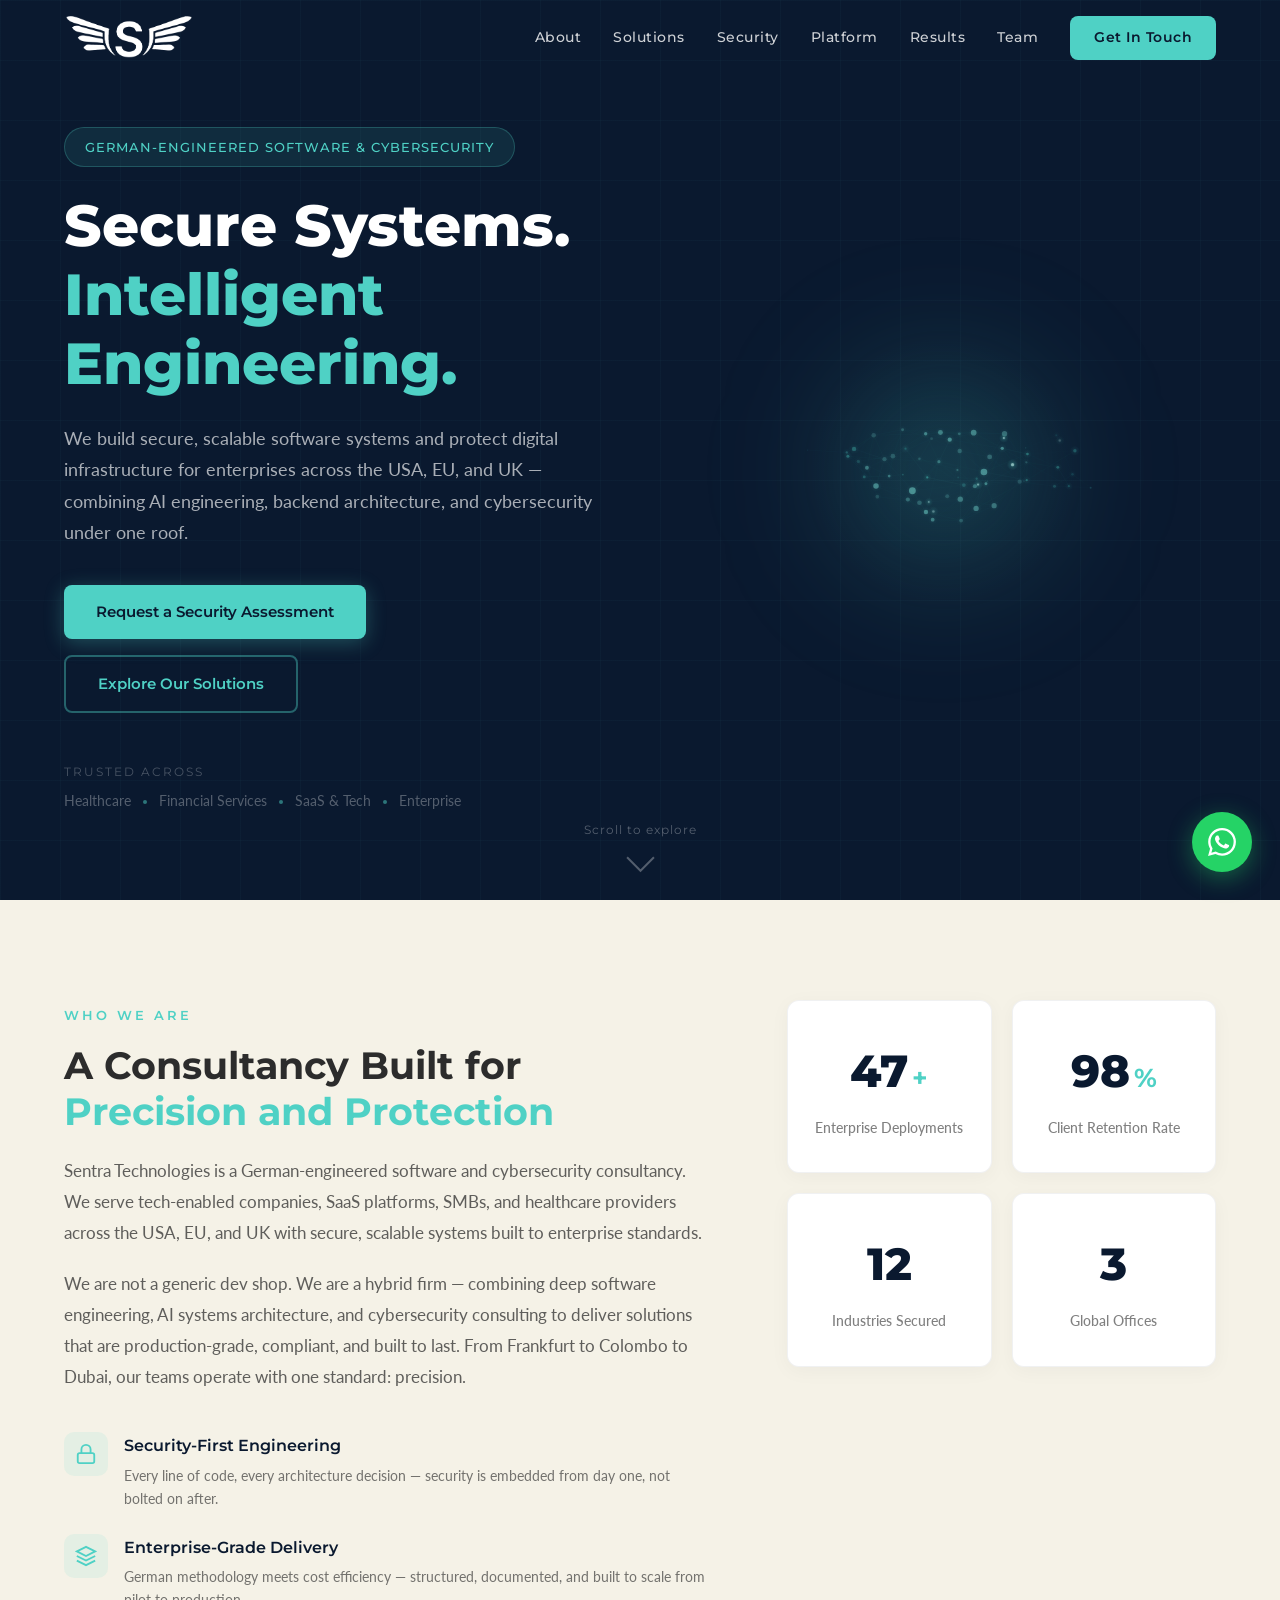
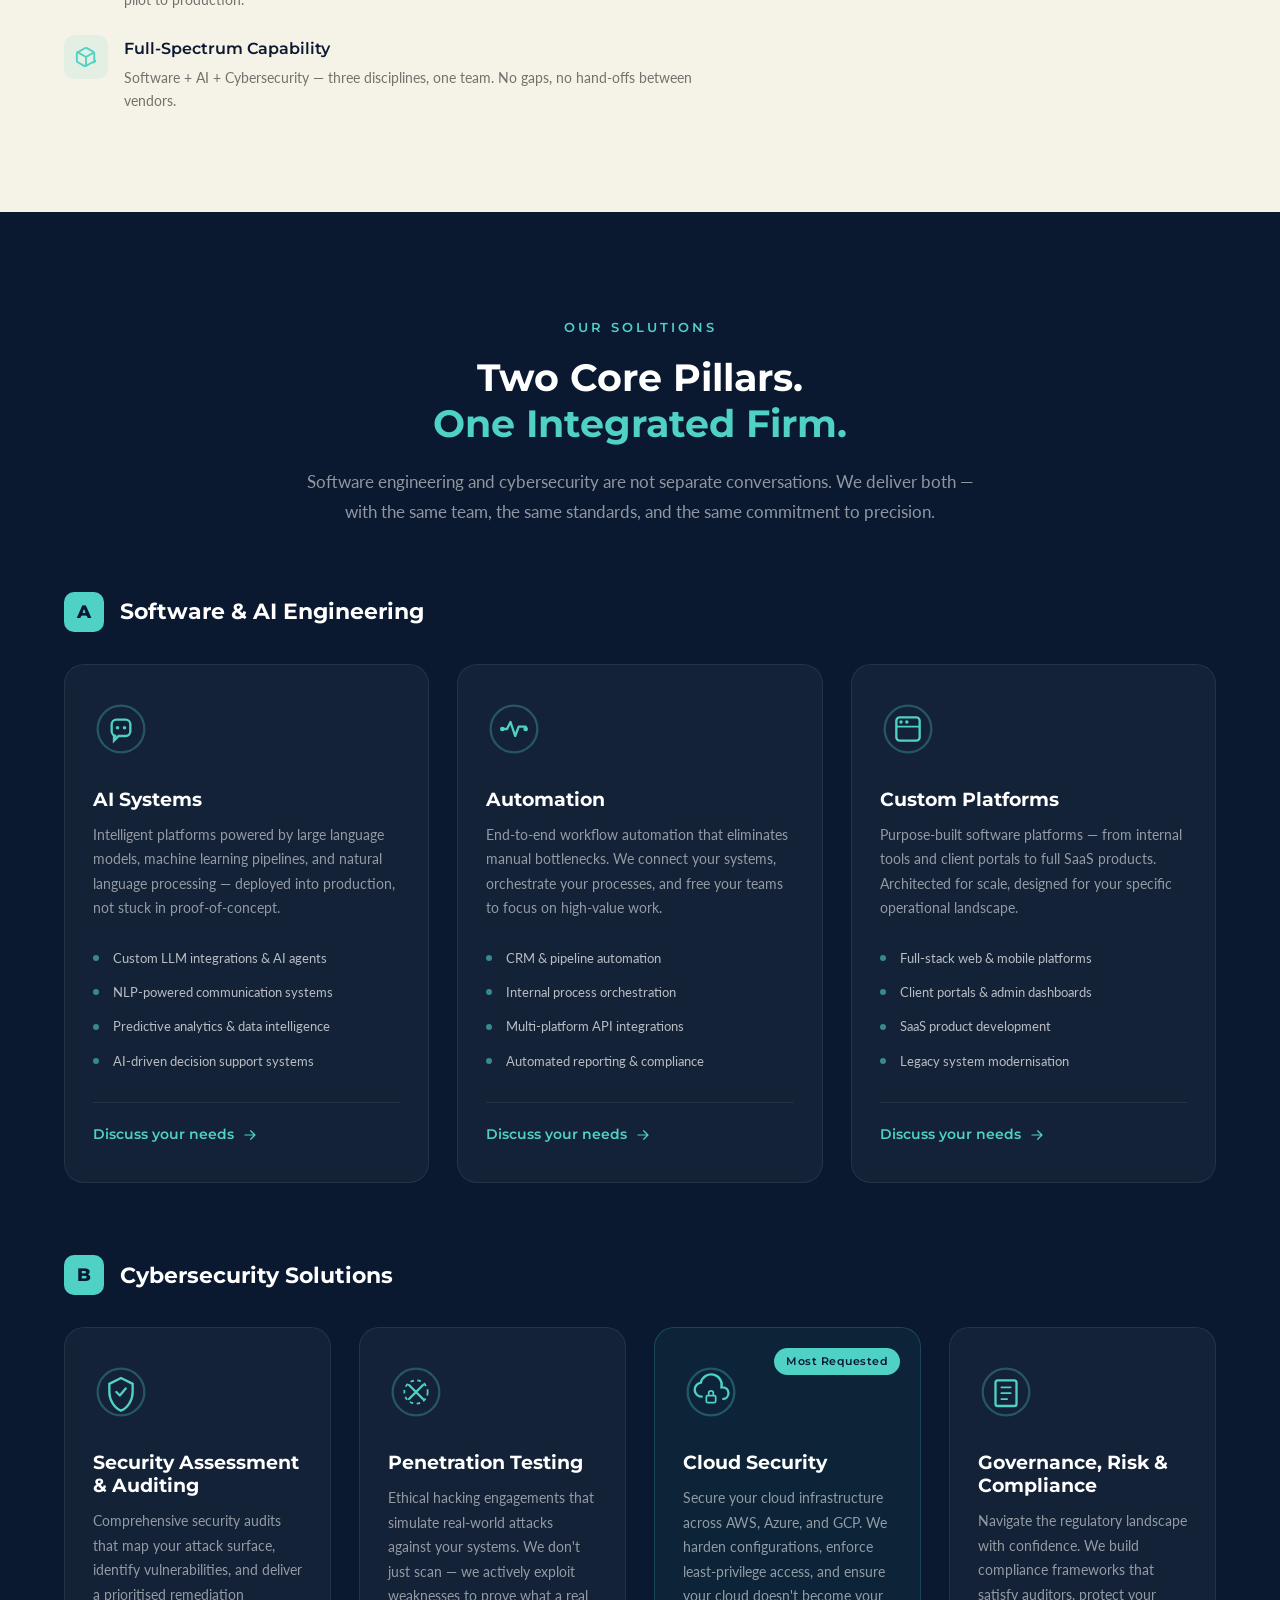
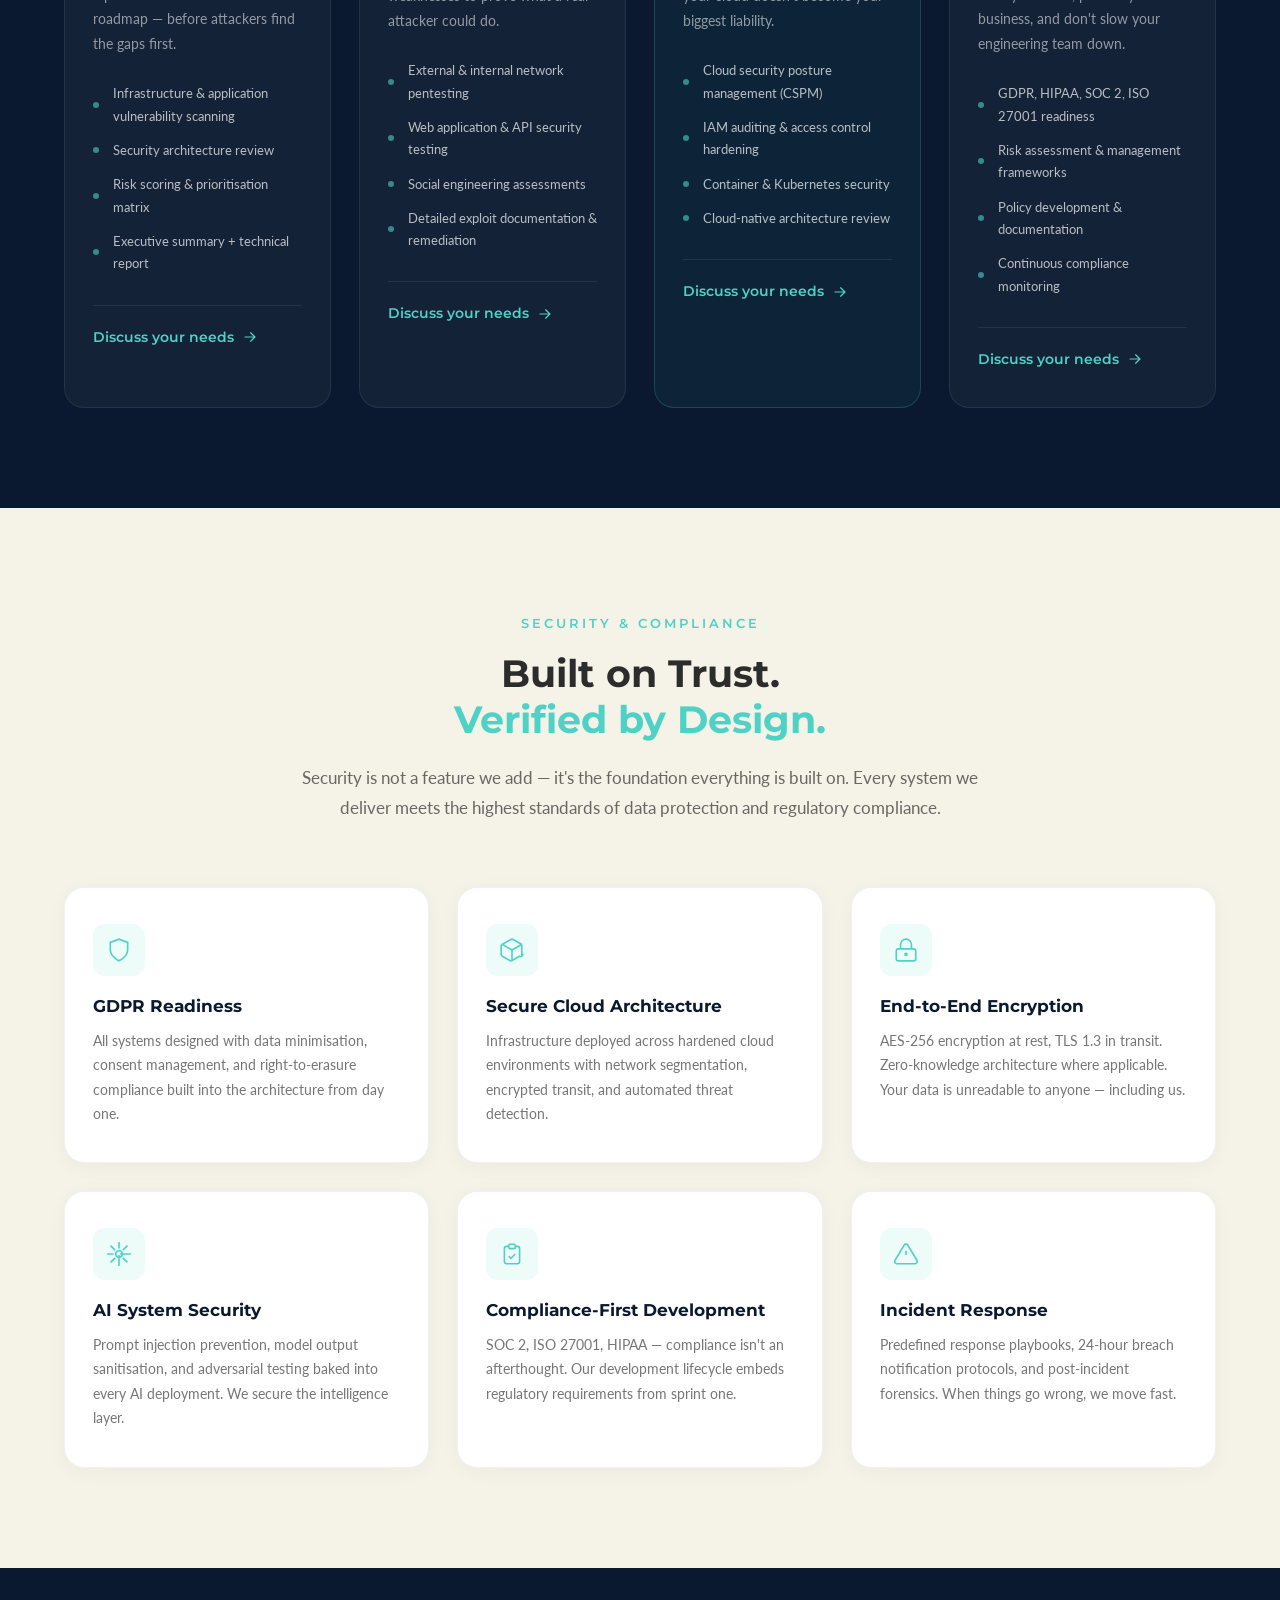
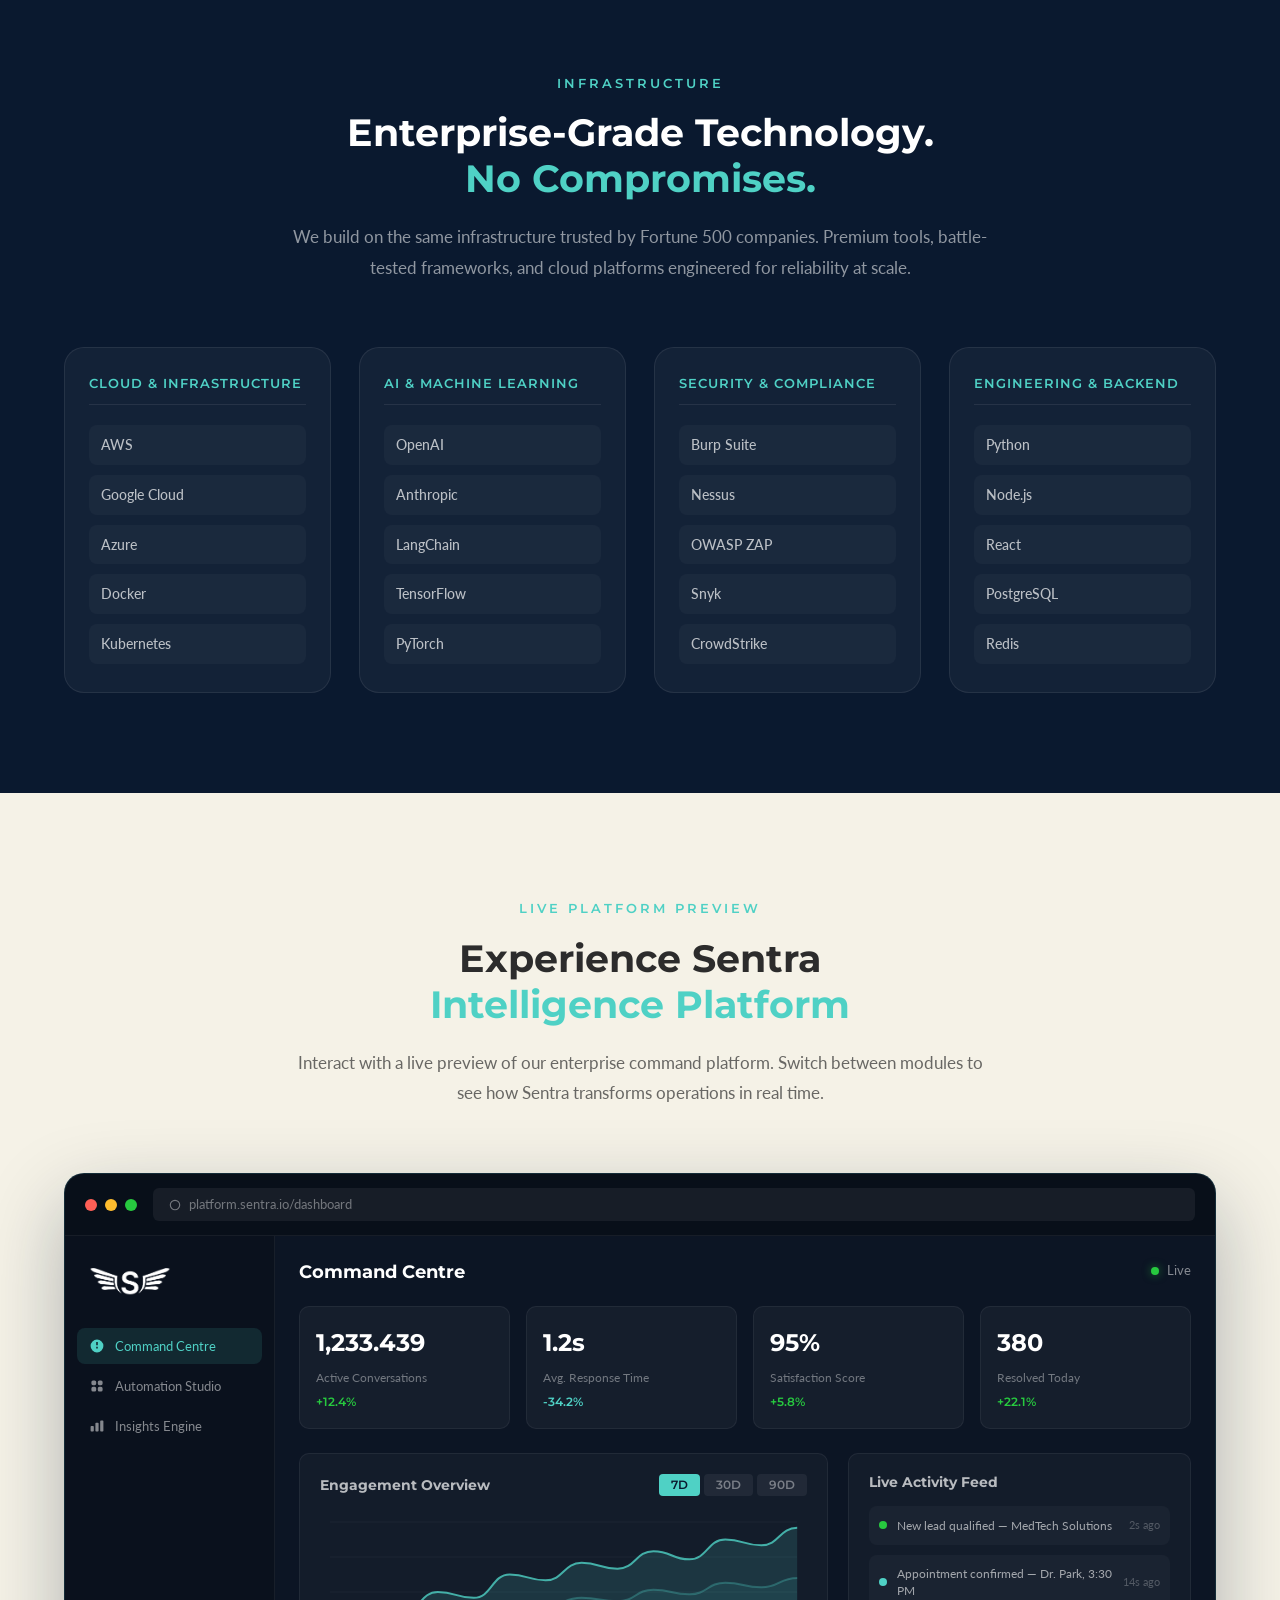
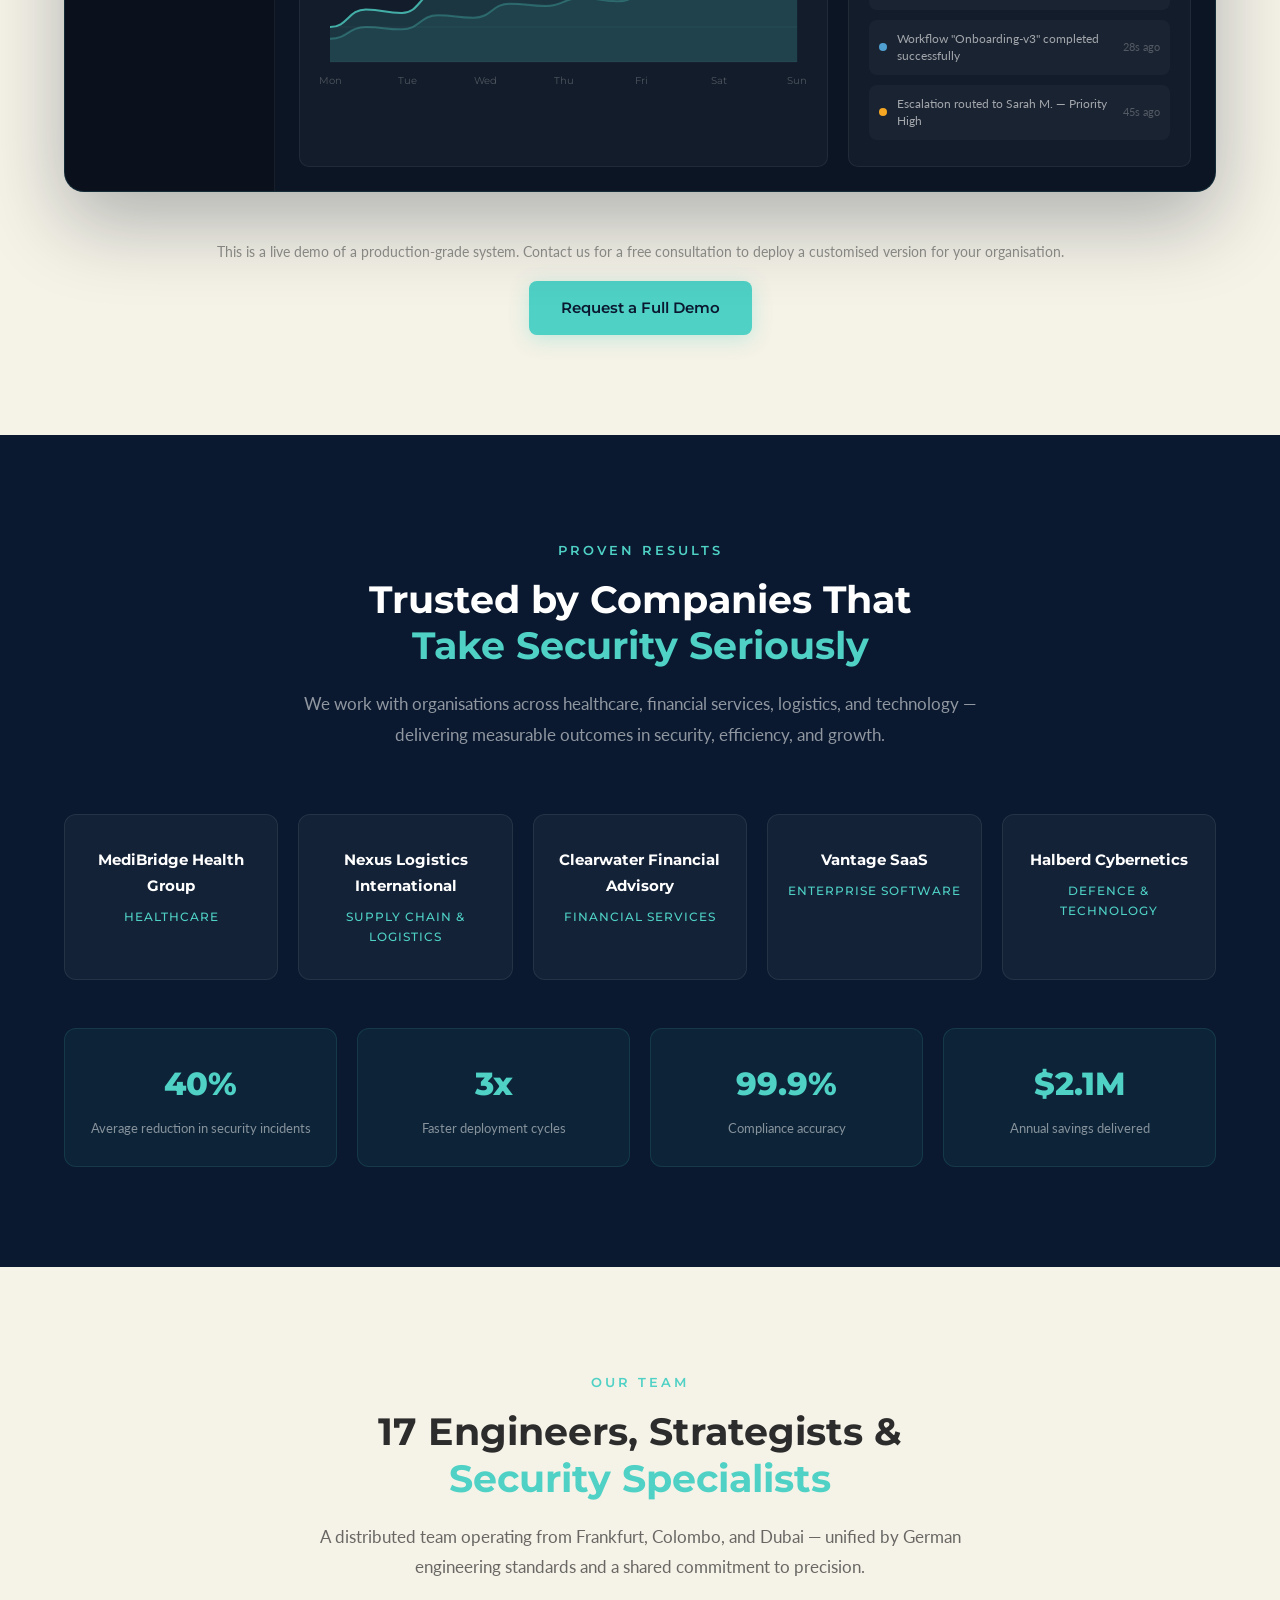
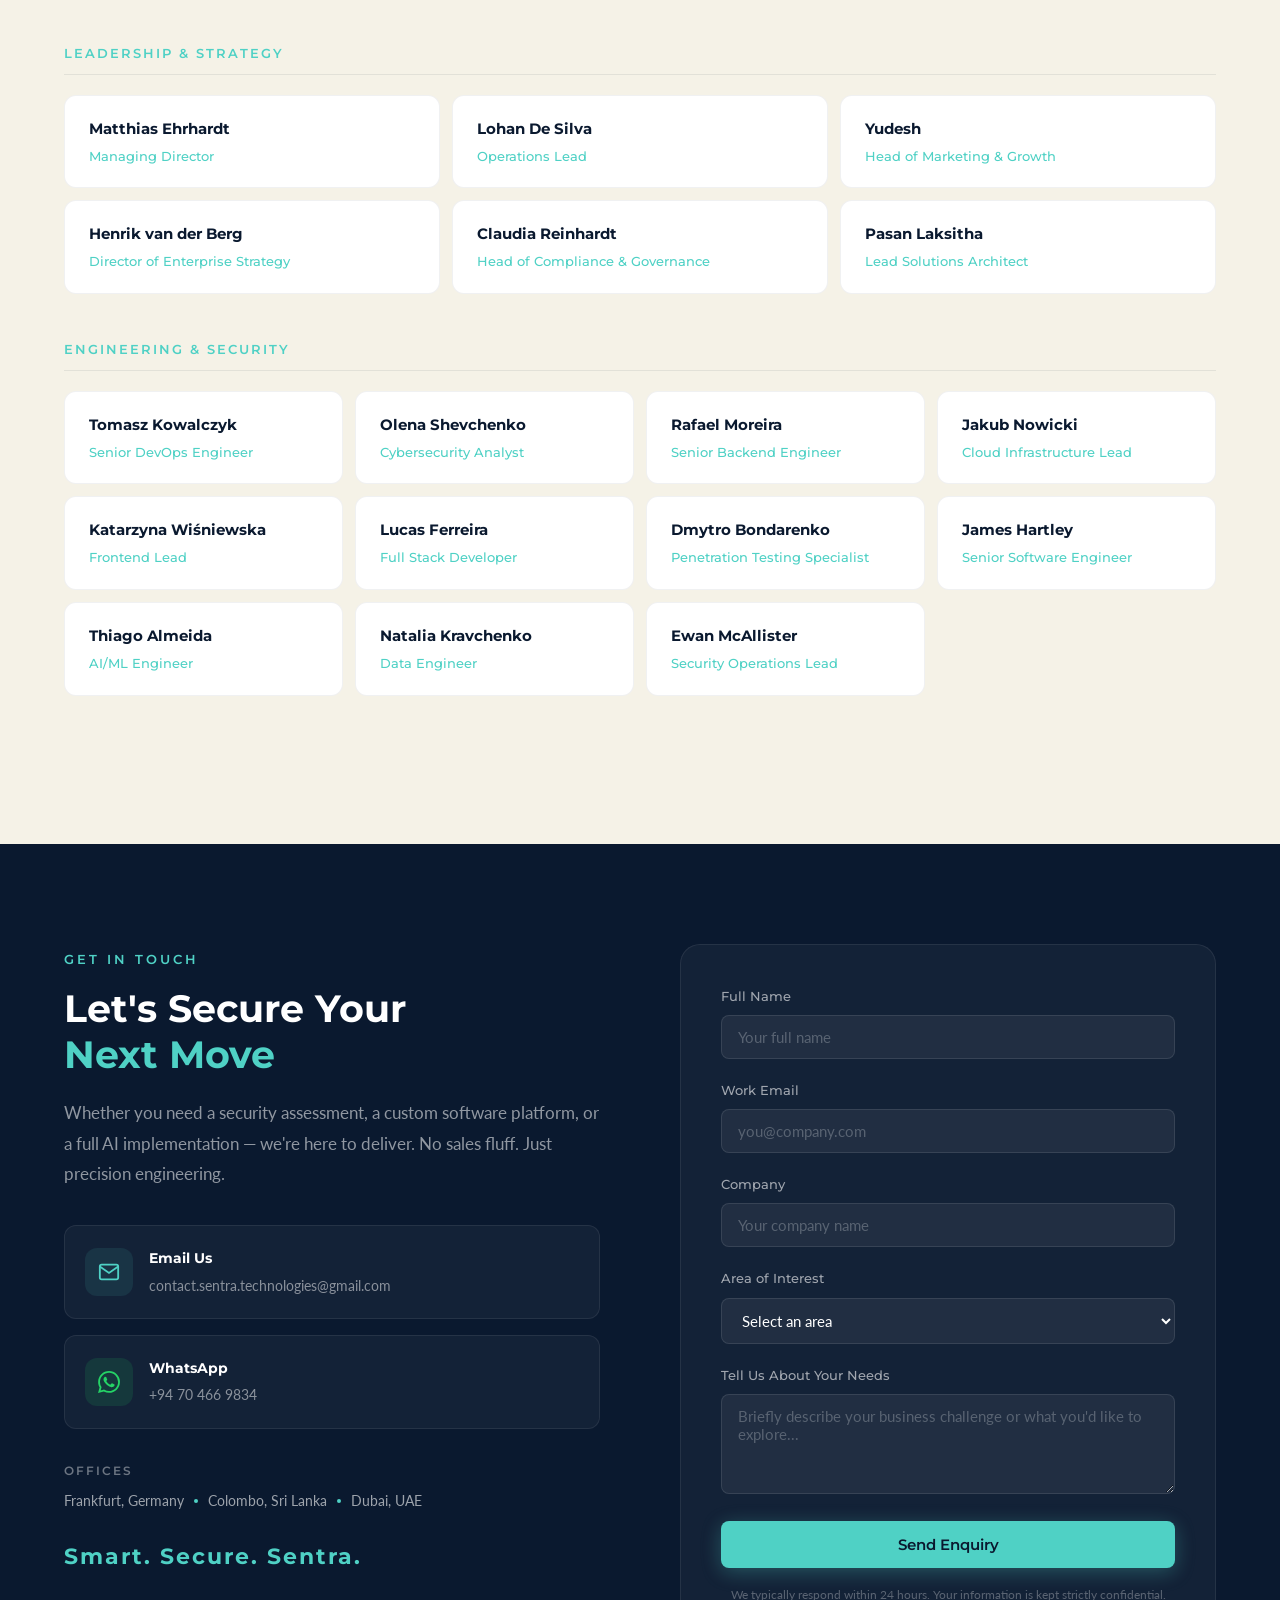
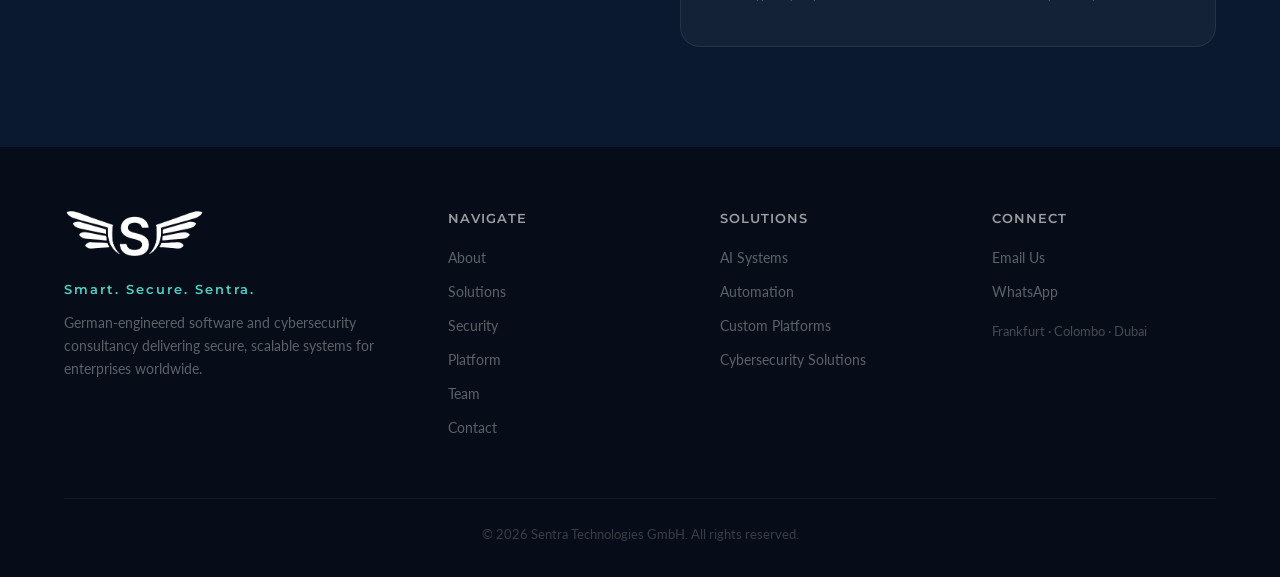
==== index.html @ c6b2d1ac "Unify cybersecurity cards with software card theme + add PDF brochure - Removed SentraShield product" ====
<!DOCTYPE html>
<html lang="en">
<head>
    <meta charset="UTF-8">
    <meta name="viewport" content="width=device-width, initial-scale=1.0">
    <title>Sentra Technologies | Secure Software & Cybersecurity Consultancy</title>
    <meta name="description" content="Sentra Technologies — a German-engineered software and cybersecurity consultancy delivering secure, scalable AI systems, cloud infrastructure, and enterprise security solutions. Smart. Secure. Sentra.">
    <link rel="preconnect" href="https://fonts.googleapis.com">
    <link rel="preconnect" href="https://fonts.gstatic.com" crossorigin>
    <link href="https://fonts.googleapis.com/css2?family=Montserrat:wght@400;500;600;700;800&family=Lato:wght@300;400;700&display=swap" rel="stylesheet">
    <link rel="stylesheet" href="styles.css">
    <link rel="icon" type="image/png" href="favicon.png">
    <link rel="apple-touch-icon" href="favicon.png">
</head>
<body>

    <!-- ===================== NAVBAR ===================== -->
    <nav class="navbar" id="navbar">
        <div class="nav-container">
            <a href="#hero" class="nav-logo">
                <img src="logo-icon.png" alt="Sentra Technologies" class="nav-logo-img">
            </a>
            <button class="nav-toggle" id="navToggle" aria-label="Toggle navigation">
                <span></span><span></span><span></span>
            </button>
            <div class="nav-menu" id="navMenu">
                <a href="#about" class="nav-link">About</a>
                <a href="#solutions" class="nav-link">Solutions</a>
                <a href="#security" class="nav-link">Security</a>
                <a href="#platform" class="nav-link">Platform</a>
                <a href="#results" class="nav-link">Results</a>
                <a href="#team" class="nav-link">Team</a>
                <a href="#contact" class="nav-link nav-cta">Get In Touch</a>
            </div>
        </div>
    </nav>

    <!-- ===================== HERO ===================== -->
    <section class="hero" id="hero">
        <div class="hero-bg-grid"></div>
        <div class="hero-container">
            <div class="hero-content">
                <div class="hero-badge">German-Engineered Software &amp; Cybersecurity</div>
                <h1 class="hero-title">
                    Secure Systems.<br>
                    <span class="hero-title-accent">Intelligent Engineering.</span>
                </h1>
                <p class="hero-subtitle">
                    We build secure, scalable software systems and protect digital infrastructure for enterprises across the USA, EU, and UK — combining AI engineering, backend architecture, and cybersecurity under one roof.
                </p>
                <div class="hero-cta-group">
                    <a href="#contact" class="btn btn-primary">Request a Security Assessment</a>
                    <a href="#solutions" class="btn btn-outline">Explore Our Solutions</a>
                </div>
                <div class="hero-trust">
                    <span class="hero-trust-label">Trusted across</span>
                    <div class="hero-trust-items">
                        <span>Healthcare</span>
                        <span class="trust-dot"></span>
                        <span>Financial Services</span>
                        <span class="trust-dot"></span>
                        <span>SaaS &amp; Tech</span>
                        <span class="trust-dot"></span>
                        <span>Enterprise</span>
                    </div>
                </div>
            </div>
            <div class="hero-visual">
                <canvas id="brainCanvas"></canvas>
                <div class="hero-visual-glow"></div>
            </div>
        </div>
        <div class="hero-scroll-indicator">
            <span>Scroll to explore</span>
            <div class="scroll-arrow"></div>
        </div>
    </section>

    <!-- ===================== ABOUT ===================== -->
    <section class="section section-light" id="about">
        <div class="container">
            <div class="about-grid">
                <div class="about-content">
                    <span class="section-label">Who We Are</span>
                    <h2 class="section-title">A Consultancy Built for<br><span class="text-accent">Precision and Protection</span></h2>
                    <p class="about-text">
                        Sentra Technologies is a German-engineered software and cybersecurity consultancy. We serve tech-enabled companies, SaaS platforms, SMBs, and healthcare providers across the USA, EU, and UK with secure, scalable systems built to enterprise standards.
                    </p>
                    <p class="about-text">
                        We are not a generic dev shop. We are a hybrid firm — combining deep software engineering, AI systems architecture, and cybersecurity consulting to deliver solutions that are production-grade, compliant, and built to last. From Frankfurt to Colombo to Dubai, our teams operate with one standard: precision.
                    </p>
                    <div class="about-values">
                        <div class="value-item">
                            <div class="value-icon">
                                <svg viewBox="0 0 24 24" fill="none" stroke="currentColor" stroke-width="2"><rect x="3" y="11" width="18" height="11" rx="2"/><path d="M7 11V7a5 5 0 0110 0v4"/></svg>
                            </div>
                            <div>
                                <strong>Security-First Engineering</strong>
                                <p>Every line of code, every architecture decision — security is embedded from day one, not bolted on after.</p>
                            </div>
                        </div>
                        <div class="value-item">
                            <div class="value-icon">
                                <svg viewBox="0 0 24 24" fill="none" stroke="currentColor" stroke-width="2"><path d="M12 2L2 7l10 5 10-5-10-5z"/><path d="M2 17l10 5 10-5"/><path d="M2 12l10 5 10-5"/></svg>
                            </div>
                            <div>
                                <strong>Enterprise-Grade Delivery</strong>
                                <p>German methodology meets cost efficiency — structured, documented, and built to scale from pilot to production.</p>
                            </div>
                        </div>
                        <div class="value-item">
                            <div class="value-icon">
                                <svg viewBox="0 0 24 24" fill="none" stroke="currentColor" stroke-width="2"><path d="M21 16V8a2 2 0 00-1-1.73l-7-4a2 2 0 00-2 0l-7 4A2 2 0 002 8v8a2 2 0 001 1.73l7 4a2 2 0 002 0l7-4A2 2 0 0022 16z"/><polyline points="3.27 6.96 12 12.01 20.73 6.96"/><line x1="12" y1="22.08" x2="12" y2="12"/></svg>
                            </div>
                            <div>
                                <strong>Full-Spectrum Capability</strong>
                                <p>Software + AI + Cybersecurity — three disciplines, one team. No gaps, no hand-offs between vendors.</p>
                            </div>
                        </div>
                    </div>
                </div>
                <div class="about-stats">
                    <div class="stat-card">
                        <div class="stat-number" data-target="47">0</div>
                        <div class="stat-suffix">+</div>
                        <div class="stat-label">Enterprise Deployments</div>
                    </div>
                    <div class="stat-card">
                        <div class="stat-number" data-target="98">0</div>
                        <div class="stat-suffix">%</div>
                        <div class="stat-label">Client Retention Rate</div>
                    </div>
                    <div class="stat-card">
                        <div class="stat-number" data-target="12">0</div>
                        <div class="stat-suffix"></div>
                        <div class="stat-label">Industries Secured</div>
                    </div>
                    <div class="stat-card">
                        <div class="stat-number" data-target="3">0</div>
                        <div class="stat-suffix"></div>
                        <div class="stat-label">Global Offices</div>
                    </div>
                </div>
            </div>
        </div>
    </section>

    <!-- ===================== SOLUTIONS ===================== -->
    <section class="section section-dark" id="solutions">
        <div class="container">
            <div class="section-header">
                <span class="section-label section-label-light">Our Solutions</span>
                <h2 class="section-title section-title-light">Two Core Pillars.<br><span class="text-accent">One Integrated Firm.</span></h2>
                <p class="section-desc">Software engineering and cybersecurity are not separate conversations. We deliver both — with the same team, the same standards, and the same commitment to precision.</p>
            </div>

            <!-- Pillar A: Software & AI -->
            <div class="pillar-label">
                <span class="pillar-letter">A</span>
                <h3 class="pillar-title">Software &amp; AI Engineering</h3>
            </div>
            <div class="solutions-grid solutions-grid-3">
                <div class="solution-card" data-solution="ai-systems">
                    <div class="solution-icon-wrap">
                        <svg viewBox="0 0 48 48" fill="none">
                            <circle cx="24" cy="24" r="20" stroke="#4FD1C5" stroke-width="2" opacity="0.3"/>
                            <path d="M16 20C16 17.79 17.79 16 20 16H28C30.21 16 32 17.79 32 20V26C32 28.21 30.21 30 28 30H22L18 34V30H20C17.79 30 16 28.21 16 26V20Z" stroke="#4FD1C5" stroke-width="2"/>
                            <circle cx="21" cy="23" r="1.5" fill="#4FD1C5"/>
                            <circle cx="27" cy="23" r="1.5" fill="#4FD1C5"/>
                        </svg>
                    </div>
                    <h3 class="solution-title">AI Systems</h3>
                    <p class="solution-desc">Intelligent platforms powered by large language models, machine learning pipelines, and natural language processing — deployed into production, not stuck in proof-of-concept.</p>
                    <ul class="solution-features">
                        <li>Custom LLM integrations &amp; AI agents</li>
                        <li>NLP-powered communication systems</li>
                        <li>Predictive analytics &amp; data intelligence</li>
                        <li>AI-driven decision support systems</li>
                    </ul>
                    <div class="solution-footer">
                        <a href="#contact" class="solution-link">Discuss your needs <svg viewBox="0 0 20 20" fill="currentColor" width="16"><path fill-rule="evenodd" d="M3 10a.75.75 0 01.75-.75h10.638L10.23 5.29a.75.75 0 111.04-1.08l5.5 5.25a.75.75 0 010 1.08l-5.5 5.25a.75.75 0 11-1.04-1.08l4.158-3.96H3.75A.75.75 0 013 10z"/></svg></a>
                    </div>
                </div>
                <div class="solution-card" data-solution="automation">
                    <div class="solution-icon-wrap">
                        <svg viewBox="0 0 48 48" fill="none">
                            <circle cx="24" cy="24" r="20" stroke="#4FD1C5" stroke-width="2" opacity="0.3"/>
                            <path d="M14 24H18L21 18L25 30L28 22H34" stroke="#4FD1C5" stroke-width="2" stroke-linecap="round" stroke-linejoin="round"/>
                            <circle cx="14" cy="24" r="2" fill="#4FD1C5"/>
                            <circle cx="34" cy="24" r="2" fill="#4FD1C5"/>
                        </svg>
                    </div>
                    <h3 class="solution-title">Automation</h3>
                    <p class="solution-desc">End-to-end workflow automation that eliminates manual bottlenecks. We connect your systems, orchestrate your processes, and free your teams to focus on high-value work.</p>
                    <ul class="solution-features">
                        <li>CRM &amp; pipeline automation</li>
                        <li>Internal process orchestration</li>
                        <li>Multi-platform API integrations</li>
                        <li>Automated reporting &amp; compliance</li>
                    </ul>
                    <div class="solution-footer">
                        <a href="#contact" class="solution-link">Discuss your needs <svg viewBox="0 0 20 20" fill="currentColor" width="16"><path fill-rule="evenodd" d="M3 10a.75.75 0 01.75-.75h10.638L10.23 5.29a.75.75 0 111.04-1.08l5.5 5.25a.75.75 0 010 1.08l-5.5 5.25a.75.75 0 11-1.04-1.08l4.158-3.96H3.75A.75.75 0 013 10z"/></svg></a>
                    </div>
                </div>
                <div class="solution-card" data-solution="platforms">
                    <div class="solution-icon-wrap">
                        <svg viewBox="0 0 48 48" fill="none">
                            <circle cx="24" cy="24" r="20" stroke="#4FD1C5" stroke-width="2" opacity="0.3"/>
                            <rect x="14" y="14" width="20" height="20" rx="3" stroke="#4FD1C5" stroke-width="2"/>
                            <path d="M14 22H34" stroke="#4FD1C5" stroke-width="1.5"/>
                            <circle cx="18" cy="18" r="1.5" fill="#4FD1C5"/>
                            <circle cx="23" cy="18" r="1.5" fill="#4FD1C5"/>
                        </svg>
                    </div>
                    <h3 class="solution-title">Custom Platforms</h3>
                    <p class="solution-desc">Purpose-built software platforms — from internal tools and client portals to full SaaS products. Architected for scale, designed for your specific operational landscape.</p>
                    <ul class="solution-features">
                        <li>Full-stack web &amp; mobile platforms</li>
                        <li>Client portals &amp; admin dashboards</li>
                        <li>SaaS product development</li>
                        <li>Legacy system modernisation</li>
                    </ul>
                    <div class="solution-footer">
                        <a href="#contact" class="solution-link">Discuss your needs <svg viewBox="0 0 20 20" fill="currentColor" width="16"><path fill-rule="evenodd" d="M3 10a.75.75 0 01.75-.75h10.638L10.23 5.29a.75.75 0 111.04-1.08l5.5 5.25a.75.75 0 010 1.08l-5.5 5.25a.75.75 0 11-1.04-1.08l4.158-3.96H3.75A.75.75 0 013 10z"/></svg></a>
                    </div>
                </div>
            </div>

            <!-- Pillar B: Cybersecurity -->
            <div class="pillar-label" style="margin-top: 72px;">
                <span class="pillar-letter">B</span>
                <h3 class="pillar-title">Cybersecurity Solutions</h3>
            </div>
            <div class="solutions-grid solutions-grid-4">
                <div class="solution-card" data-solution="security-audit">
                    <div class="solution-icon-wrap">
                        <svg viewBox="0 0 48 48" fill="none">
                            <circle cx="24" cy="24" r="20" stroke="#4FD1C5" stroke-width="2" opacity="0.3"/>
                            <path d="M24 12L14 17v7c0 7.1 4.3 13.7 10 16 5.7-2.3 10-8.9 10-16v-7L24 12z" stroke="#4FD1C5" stroke-width="2"/>
                            <path d="M20 24l3 3 5-6" stroke="#4FD1C5" stroke-width="2" stroke-linecap="round" stroke-linejoin="round"/>
                        </svg>
                    </div>
                    <h3 class="solution-title">Security Assessment &amp; Auditing</h3>
                    <p class="solution-desc">Comprehensive security audits that map your attack surface, identify vulnerabilities, and deliver a prioritised remediation roadmap — before attackers find the gaps first.</p>
                    <ul class="solution-features">
                        <li>Infrastructure &amp; application vulnerability scanning</li>
                        <li>Security architecture review</li>
                        <li>Risk scoring &amp; prioritisation matrix</li>
                        <li>Executive summary + technical report</li>
                    </ul>
                    <div class="solution-footer">
                        <a href="#contact" class="solution-link">Discuss your needs <svg viewBox="0 0 20 20" fill="currentColor" width="16"><path fill-rule="evenodd" d="M3 10a.75.75 0 01.75-.75h10.638L10.23 5.29a.75.75 0 111.04-1.08l5.5 5.25a.75.75 0 010 1.08l-5.5 5.25a.75.75 0 11-1.04-1.08l4.158-3.96H3.75A.75.75 0 013 10z"/></svg></a>
                    </div>
                </div>
                <div class="solution-card" data-solution="pentesting">
                    <div class="solution-icon-wrap">
                        <svg viewBox="0 0 48 48" fill="none">
                            <circle cx="24" cy="24" r="20" stroke="#4FD1C5" stroke-width="2" opacity="0.3"/>
                            <path d="M30 18l-6 6m0 0l-6 6m6-6l6 6m-6-6l-6-6" stroke="#4FD1C5" stroke-width="2" stroke-linecap="round"/>
                            <circle cx="24" cy="24" r="10" stroke="#4FD1C5" stroke-width="1.5" stroke-dasharray="3 3"/>
                        </svg>
                    </div>
                    <h3 class="solution-title">Penetration Testing</h3>
                    <p class="solution-desc">Ethical hacking engagements that simulate real-world attacks against your systems. We don't just scan — we actively exploit weaknesses to prove what a real attacker could do.</p>
                    <ul class="solution-features">
                        <li>External &amp; internal network pentesting</li>
                        <li>Web application &amp; API security testing</li>
                        <li>Social engineering assessments</li>
                        <li>Detailed exploit documentation &amp; remediation</li>
                    </ul>
                    <div class="solution-footer">
                        <a href="#contact" class="solution-link">Discuss your needs <svg viewBox="0 0 20 20" fill="currentColor" width="16"><path fill-rule="evenodd" d="M3 10a.75.75 0 01.75-.75h10.638L10.23 5.29a.75.75 0 111.04-1.08l5.5 5.25a.75.75 0 010 1.08l-5.5 5.25a.75.75 0 11-1.04-1.08l4.158-3.96H3.75A.75.75 0 013 10z"/></svg></a>
                    </div>
                </div>
                <div class="solution-card solution-card-featured" data-solution="cloud-security">
                    <div class="solution-badge">Most Requested</div>
                    <div class="solution-icon-wrap">
                        <svg viewBox="0 0 48 48" fill="none">
                            <circle cx="24" cy="24" r="20" stroke="#4FD1C5" stroke-width="2" opacity="0.3"/>
                            <path d="M16 28a6 6 0 01-.7-11.96A9 9 0 0133 20h1a5 5 0 01.5 9.97" stroke="#4FD1C5" stroke-width="2" stroke-linecap="round"/>
                            <rect x="20" y="27" width="8" height="6" rx="1" stroke="#4FD1C5" stroke-width="1.5"/>
                            <path d="M22 27v-2a2 2 0 014 0v2" stroke="#4FD1C5" stroke-width="1.5"/>
                        </svg>
                    </div>
                    <h3 class="solution-title">Cloud Security</h3>
                    <p class="solution-desc">Secure your cloud infrastructure across AWS, Azure, and GCP. We harden configurations, enforce least-privilege access, and ensure your cloud doesn't become your biggest liability.</p>
                    <ul class="solution-features">
                        <li>Cloud security posture management (CSPM)</li>
                        <li>IAM auditing &amp; access control hardening</li>
                        <li>Container &amp; Kubernetes security</li>
                        <li>Cloud-native architecture review</li>
                    </ul>
                    <div class="solution-footer">
                        <a href="#contact" class="solution-link">Discuss your needs <svg viewBox="0 0 20 20" fill="currentColor" width="16"><path fill-rule="evenodd" d="M3 10a.75.75 0 01.75-.75h10.638L10.23 5.29a.75.75 0 111.04-1.08l5.5 5.25a.75.75 0 010 1.08l-5.5 5.25a.75.75 0 11-1.04-1.08l4.158-3.96H3.75A.75.75 0 013 10z"/></svg></a>
                    </div>
                </div>
                <div class="solution-card" data-solution="grc">
                    <div class="solution-icon-wrap">
                        <svg viewBox="0 0 48 48" fill="none">
                            <circle cx="24" cy="24" r="20" stroke="#4FD1C5" stroke-width="2" opacity="0.3"/>
                            <rect x="15" y="14" width="18" height="22" rx="2" stroke="#4FD1C5" stroke-width="2"/>
                            <path d="M20 20h8M20 25h8M20 30h5" stroke="#4FD1C5" stroke-width="1.5" stroke-linecap="round"/>
                        </svg>
                    </div>
                    <h3 class="solution-title">Governance, Risk &amp; Compliance</h3>
                    <p class="solution-desc">Navigate the regulatory landscape with confidence. We build compliance frameworks that satisfy auditors, protect your business, and don't slow your engineering team down.</p>
                    <ul class="solution-features">
                        <li>GDPR, HIPAA, SOC 2, ISO 27001 readiness</li>
                        <li>Risk assessment &amp; management frameworks</li>
                        <li>Policy development &amp; documentation</li>
                        <li>Continuous compliance monitoring</li>
                    </ul>
                    <div class="solution-footer">
                        <a href="#contact" class="solution-link">Discuss your needs <svg viewBox="0 0 20 20" fill="currentColor" width="16"><path fill-rule="evenodd" d="M3 10a.75.75 0 01.75-.75h10.638L10.23 5.29a.75.75 0 111.04-1.08l5.5 5.25a.75.75 0 010 1.08l-5.5 5.25a.75.75 0 11-1.04-1.08l4.158-3.96H3.75A.75.75 0 013 10z"/></svg></a>
                    </div>
                </div>
            </div>
        </div>
    </section>

    <!-- ===================== SECURITY & TRUST ===================== -->
    <section class="section section-light" id="security">
        <div class="container">
            <div class="section-header">
                <span class="section-label">Security &amp; Compliance</span>
                <h2 class="section-title">Built on Trust.<br><span class="text-accent">Verified by Design.</span></h2>
                <p class="section-desc">Security is not a feature we add — it's the foundation everything is built on. Every system we deliver meets the highest standards of data protection and regulatory compliance.</p>
            </div>
            <div class="security-grid">
                <div class="security-card">
                    <div class="security-icon">
                        <svg viewBox="0 0 24 24" fill="none" stroke="currentColor" stroke-width="1.5"><path d="M12 22s8-4 8-10V5l-8-3-8 3v7c0 6 8 10 8 10z"/></svg>
                    </div>
                    <h4>GDPR Readiness</h4>
                    <p>All systems designed with data minimisation, consent management, and right-to-erasure compliance built into the architecture from day one.</p>
                </div>
                <div class="security-card">
                    <div class="security-icon">
                        <svg viewBox="0 0 24 24" fill="none" stroke="currentColor" stroke-width="1.5"><path d="M21 16V8a2 2 0 00-1-1.73l-7-4a2 2 0 00-2 0l-7 4A2 2 0 002 8v8a2 2 0 001 1.73l7 4a2 2 0 002 0l7-4A2 2 0 0022 16z"/><path d="M12 22V12"/><path d="M3.27 6.96L12 12.01l8.73-5.05"/></svg>
                    </div>
                    <h4>Secure Cloud Architecture</h4>
                    <p>Infrastructure deployed across hardened cloud environments with network segmentation, encrypted transit, and automated threat detection.</p>
                </div>
                <div class="security-card">
                    <div class="security-icon">
                        <svg viewBox="0 0 24 24" fill="none" stroke="currentColor" stroke-width="1.5"><rect x="3" y="11" width="18" height="11" rx="2"/><path d="M7 11V7a5 5 0 0110 0v4"/><circle cx="12" cy="16" r="1"/></svg>
                    </div>
                    <h4>End-to-End Encryption</h4>
                    <p>AES-256 encryption at rest, TLS 1.3 in transit. Zero-knowledge architecture where applicable. Your data is unreadable to anyone — including us.</p>
                </div>
                <div class="security-card">
                    <div class="security-icon">
                        <svg viewBox="0 0 24 24" fill="none" stroke="currentColor" stroke-width="1.5"><circle cx="12" cy="12" r="3"/><path d="M12 1v6m0 6v10M4.22 4.22l4.24 4.24m7.08 7.08l4.24 4.24M1 12h6m6 0h10M4.22 19.78l4.24-4.24m7.08-7.08l4.24-4.24"/></svg>
                    </div>
                    <h4>AI System Security</h4>
                    <p>Prompt injection prevention, model output sanitisation, and adversarial testing baked into every AI deployment. We secure the intelligence layer.</p>
                </div>
                <div class="security-card">
                    <div class="security-icon">
                        <svg viewBox="0 0 24 24" fill="none" stroke="currentColor" stroke-width="1.5"><path d="M9 5H7a2 2 0 00-2 2v12a2 2 0 002 2h10a2 2 0 002-2V7a2 2 0 00-2-2h-2"/><rect x="9" y="3" width="6" height="4" rx="1"/><path d="M9 14l2 2 4-4"/></svg>
                    </div>
                    <h4>Compliance-First Development</h4>
                    <p>SOC 2, ISO 27001, HIPAA — compliance isn't an afterthought. Our development lifecycle embeds regulatory requirements from sprint one.</p>
                </div>
                <div class="security-card">
                    <div class="security-icon">
                        <svg viewBox="0 0 24 24" fill="none" stroke="currentColor" stroke-width="1.5"><path d="M10.29 3.86L1.82 18a2 2 0 001.71 3h16.94a2 2 0 001.71-3L13.71 3.86a2 2 0 00-3.42 0z"/><line x1="12" y1="9" x2="12" y2="13"/><line x1="12" y1="17" x2="12.01" y2="17"/></svg>
                    </div>
                    <h4>Incident Response</h4>
                    <p>Predefined response playbooks, 24-hour breach notification protocols, and post-incident forensics. When things go wrong, we move fast.</p>
                </div>
            </div>
        </div>
    </section>

    <!-- ===================== TECH STACK ===================== -->
    <section class="section section-dark" id="techstack">
        <div class="container">
            <div class="section-header">
                <span class="section-label section-label-light">Infrastructure</span>
                <h2 class="section-title section-title-light">Enterprise-Grade Technology.<br><span class="text-accent">No Compromises.</span></h2>
                <p class="section-desc">We build on the same infrastructure trusted by Fortune 500 companies. Premium tools, battle-tested frameworks, and cloud platforms engineered for reliability at scale.</p>
            </div>
            <div class="tech-grid">
                <div class="tech-category">
                    <h4 class="tech-cat-title">Cloud &amp; Infrastructure</h4>
                    <div class="tech-items">
                        <div class="tech-item">
                            <span class="tech-name">AWS</span>
                        </div>
                        <div class="tech-item">
                            <span class="tech-name">Google Cloud</span>
                        </div>
                        <div class="tech-item">
                            <span class="tech-name">Azure</span>
                        </div>
                        <div class="tech-item">
                            <span class="tech-name">Docker</span>
                        </div>
                        <div class="tech-item">
                            <span class="tech-name">Kubernetes</span>
                        </div>
                    </div>
                </div>
                <div class="tech-category">
                    <h4 class="tech-cat-title">AI &amp; Machine Learning</h4>
                    <div class="tech-items">
                        <div class="tech-item">
                            <span class="tech-name">OpenAI</span>
                        </div>
                        <div class="tech-item">
                            <span class="tech-name">Anthropic</span>
                        </div>
                        <div class="tech-item">
                            <span class="tech-name">LangChain</span>
                        </div>
                        <div class="tech-item">
                            <span class="tech-name">TensorFlow</span>
                        </div>
                        <div class="tech-item">
                            <span class="tech-name">PyTorch</span>
                        </div>
                    </div>
                </div>
                <div class="tech-category">
                    <h4 class="tech-cat-title">Security &amp; Compliance</h4>
                    <div class="tech-items">
                        <div class="tech-item">
                            <span class="tech-name">Burp Suite</span>
                        </div>
                        <div class="tech-item">
                            <span class="tech-name">Nessus</span>
                        </div>
                        <div class="tech-item">
                            <span class="tech-name">OWASP ZAP</span>
                        </div>
                        <div class="tech-item">
                            <span class="tech-name">Snyk</span>
                        </div>
                        <div class="tech-item">
                            <span class="tech-name">CrowdStrike</span>
                        </div>
                    </div>
                </div>
                <div class="tech-category">
                    <h4 class="tech-cat-title">Engineering &amp; Backend</h4>
                    <div class="tech-items">
                        <div class="tech-item">
                            <span class="tech-name">Python</span>
                        </div>
                        <div class="tech-item">
                            <span class="tech-name">Node.js</span>
                        </div>
                        <div class="tech-item">
                            <span class="tech-name">React</span>
                        </div>
                        <div class="tech-item">
                            <span class="tech-name">PostgreSQL</span>
                        </div>
                        <div class="tech-item">
                            <span class="tech-name">Redis</span>
                        </div>
                    </div>
                </div>
            </div>
        </div>
    </section>

    <!-- ===================== INTERACTIVE PLATFORM DEMO ===================== -->
    <section class="section section-light" id="platform">
        <div class="container">
            <div class="section-header">
                <span class="section-label">Live Platform Preview</span>
                <h2 class="section-title">Experience Sentra<br><span class="text-accent">Intelligence Platform</span></h2>
                <p class="section-desc">Interact with a live preview of our enterprise command platform. Switch between modules to see how Sentra transforms operations in real time.</p>
            </div>
            <div class="demo-window">
                <div class="demo-chrome">
                    <div class="demo-dots">
                        <span class="demo-dot red"></span>
                        <span class="demo-dot yellow"></span>
                        <span class="demo-dot green"></span>
                    </div>
                    <div class="demo-url">
                        <svg viewBox="0 0 16 16" fill="currentColor" width="12"><path d="M8 1a7 7 0 100 14A7 7 0 008 1zm0 1.5a5.5 5.5 0 110 11 5.5 5.5 0 010-11z"/></svg>
                        <span>platform.sentra.io/dashboard</span>
                    </div>
                </div>
                <div class="demo-body">
                    <div class="demo-sidebar">
                        <div class="demo-sidebar-logo">
                            <img src="logo-icon.png" alt="Sentra" class="demo-sidebar-img">
                        </div>
                        <button class="demo-nav-btn active" data-tab="command">
                            <svg viewBox="0 0 20 20" fill="currentColor" width="16"><path d="M10 2a8 8 0 100 16 8 8 0 000-16zm1 11H9v-2h2v2zm0-4H9V5h2v4z"/></svg>
                            Command Centre
                        </button>
                        <button class="demo-nav-btn" data-tab="automation">
                            <svg viewBox="0 0 20 20" fill="currentColor" width="16"><path d="M5 3a2 2 0 00-2 2v2a2 2 0 002 2h2a2 2 0 002-2V5a2 2 0 00-2-2H5zm0 8a2 2 0 00-2 2v2a2 2 0 002 2h2a2 2 0 002-2v-2a2 2 0 00-2-2H5zm6-6a2 2 0 012-2h2a2 2 0 012 2v2a2 2 0 01-2 2h-2a2 2 0 01-2-2V5zm2 6a2 2 0 00-2 2v2a2 2 0 002 2h2a2 2 0 002-2v-2a2 2 0 00-2-2h-2z"/></svg>
                            Automation Studio
                        </button>
                        <button class="demo-nav-btn" data-tab="analytics">
                            <svg viewBox="0 0 20 20" fill="currentColor" width="16"><path d="M2 11a1 1 0 011-1h2a1 1 0 011 1v5a1 1 0 01-1 1H3a1 1 0 01-1-1v-5zm6-4a1 1 0 011-1h2a1 1 0 011 1v9a1 1 0 01-1 1H9a1 1 0 01-1-1V7zm6-3a1 1 0 011-1h2a1 1 0 011 1v12a1 1 0 01-1 1h-2a1 1 0 01-1-1V4z"/></svg>
                            Insights Engine
                        </button>
                    </div>
                    <div class="demo-content">
                        <!-- Command Centre Tab -->
                        <div class="demo-tab active" id="tab-command">
                            <div class="demo-header-bar">
                                <h3>Command Centre</h3>
                                <div class="demo-status"><span class="status-dot live"></span> Live</div>
                            </div>
                            <div class="demo-metrics-row">
                                <div class="demo-metric">
                                    <div class="demo-metric-value" id="metric-conversations">0</div>
                                    <div class="demo-metric-label">Active Conversations</div>
                                    <div class="demo-metric-change up">+12.4%</div>
                                </div>
                                <div class="demo-metric">
                                    <div class="demo-metric-value" id="metric-response"><span id="response-time">0.0</span>s</div>
                                    <div class="demo-metric-label">Avg. Response Time</div>
                                    <div class="demo-metric-change down">-34.2%</div>
                                </div>
                                <div class="demo-metric">
                                    <div class="demo-metric-value" id="metric-satisfaction"><span id="satisfaction-rate">0</span>%</div>
                                    <div class="demo-metric-label">Satisfaction Score</div>
                                    <div class="demo-metric-change up">+5.8%</div>
                                </div>
                                <div class="demo-metric">
                                    <div class="demo-metric-value" id="metric-resolved"><span id="resolved-count">0</span></div>
                                    <div class="demo-metric-label">Resolved Today</div>
                                    <div class="demo-metric-change up">+22.1%</div>
                                </div>
                            </div>
                            <div class="demo-main-grid">
                                <div class="demo-chart-area">
                                    <div class="demo-chart-header">
                                        <h4>Engagement Overview</h4>
                                        <div class="demo-chart-tabs">
                                            <button class="active">7D</button>
                                            <button>30D</button>
                                            <button>90D</button>
                                        </div>
                                    </div>
                                    <canvas id="demoChart" height="200"></canvas>
                                </div>
                                <div class="demo-feed">
                                    <h4>Live Activity Feed</h4>
                                    <div class="feed-list" id="feedList">
                                    </div>
                                </div>
                            </div>
                        </div>

                        <!-- Automation Studio Tab -->
                        <div class="demo-tab" id="tab-automation">
                            <div class="demo-header-bar">
                                <h3>Automation Studio</h3>
                                <div class="demo-status"><span class="status-dot live"></span> 14 Active Workflows</div>
                            </div>
                            <div class="automation-canvas-wrap">
                                <canvas id="automationCanvas"></canvas>
                                <div class="automation-overlay">
                                    <p class="automation-hint">Click any node to activate the workflow</p>
                                </div>
                            </div>
                            <div class="automation-stats-row">
                                <div class="auto-stat">
                                    <span class="auto-stat-val">2,847</span>
                                    <span class="auto-stat-label">Tasks Automated Today</span>
                                </div>
                                <div class="auto-stat">
                                    <span class="auto-stat-val">14.2 hrs</span>
                                    <span class="auto-stat-label">Time Saved Today</span>
                                </div>
                                <div class="auto-stat">
                                    <span class="auto-stat-val">99.7%</span>
                                    <span class="auto-stat-label">Success Rate</span>
                                </div>
                                <div class="auto-stat">
                                    <span class="auto-stat-val">0</span>
                                    <span class="auto-stat-label">Errors</span>
                                </div>
                            </div>
                        </div>

                        <!-- Insights Engine Tab -->
                        <div class="demo-tab" id="tab-analytics">
                            <div class="demo-header-bar">
                                <h3>Insights Engine</h3>
                                <div class="demo-status"><span class="status-dot live"></span> Real-time</div>
                            </div>
                            <div class="insights-grid">
                                <div class="insight-card">
                                    <h4>Revenue Impact</h4>
                                    <div class="insight-big-num">$<span class="counter-up" data-val="284">0</span>K</div>
                                    <div class="insight-sub">Recovered this quarter through automation</div>
                                    <div class="insight-bar-wrap">
                                        <div class="insight-bar" style="--bar-width: 78%">
                                            <span>78% of target</span>
                                        </div>
                                    </div>
                                </div>
                                <div class="insight-card">
                                    <h4>Operational Efficiency</h4>
                                    <div class="efficiency-gauge" id="efficiencyGauge">
                                        <canvas id="gaugeCanvas" width="180" height="110"></canvas>
                                        <div class="gauge-value">0%</div>
                                    </div>
                                </div>
                                <div class="insight-card insight-card-wide">
                                    <h4>AI-Generated Recommendations</h4>
                                    <div class="ai-recommendations" id="aiRecommendations">
                                    </div>
                                </div>
                                <div class="insight-card">
                                    <h4>Channel Distribution</h4>
                                    <div class="channel-bars">
                                        <div class="channel-bar-item">
                                            <div class="channel-bar-label"><span>WhatsApp</span><span>42%</span></div>
                                            <div class="channel-bar-track"><div class="channel-bar-fill" style="--fill: 42%"></div></div>
                                        </div>
                                        <div class="channel-bar-item">
                                            <div class="channel-bar-label"><span>Web Chat</span><span>31%</span></div>
                                            <div class="channel-bar-track"><div class="channel-bar-fill" style="--fill: 31%"></div></div>
                                        </div>
                                        <div class="channel-bar-item">
                                            <div class="channel-bar-label"><span>Email</span><span>18%</span></div>
                                            <div class="channel-bar-track"><div class="channel-bar-fill" style="--fill: 18%"></div></div>
                                        </div>
                                        <div class="channel-bar-item">
                                            <div class="channel-bar-label"><span>SMS</span><span>9%</span></div>
                                            <div class="channel-bar-track"><div class="channel-bar-fill" style="--fill: 9%"></div></div>
                                        </div>
                                    </div>
                                </div>
                                <div class="insight-card">
                                    <h4>Sentiment Analysis</h4>
                                    <div class="sentiment-display">
                                        <div class="sentiment-ring" id="sentimentRing">
                                            <canvas id="sentimentCanvas" width="140" height="140"></canvas>
                                            <div class="sentiment-center">
                                                <span class="sentiment-emoji">&#128578;</span>
                                                <span class="sentiment-val">87%</span>
                                                <span class="sentiment-label">Positive</span>
                                            </div>
                                        </div>
                                    </div>
                                </div>
                            </div>
                        </div>
                    </div>
                </div>
            </div>
            <div class="demo-cta-wrap">
                <p>This is a live demo of a production-grade system. Contact us for a free consultation to deploy a customised version for your organisation.</p>
                <a href="#contact" class="btn btn-primary">Request a Full Demo</a>
            </div>
        </div>
    </section>

    <!-- ===================== PROVEN RESULTS ===================== -->
    <section class="section section-dark" id="results">
        <div class="container">
            <div class="section-header">
                <span class="section-label section-label-light">Proven Results</span>
                <h2 class="section-title section-title-light">Trusted by Companies That<br><span class="text-accent">Take Security Seriously</span></h2>
                <p class="section-desc">We work with organisations across healthcare, financial services, logistics, and technology — delivering measurable outcomes in security, efficiency, and growth.</p>
            </div>
            <div class="clients-grid">
                <div class="client-card">
                    <span class="client-name">MediBridge Health Group</span>
                    <span class="client-industry">Healthcare</span>
                </div>
                <div class="client-card">
                    <span class="client-name">Nexus Logistics International</span>
                    <span class="client-industry">Supply Chain &amp; Logistics</span>
                </div>
                <div class="client-card">
                    <span class="client-name">Clearwater Financial Advisory</span>
                    <span class="client-industry">Financial Services</span>
                </div>
                <div class="client-card">
                    <span class="client-name">Vantage SaaS</span>
                    <span class="client-industry">Enterprise Software</span>
                </div>
                <div class="client-card">
                    <span class="client-name">Halberd Cybernetics</span>
                    <span class="client-industry">Defence &amp; Technology</span>
                </div>
            </div>
            <div class="results-metrics">
                <div class="result-metric">
                    <span class="result-val">40%</span>
                    <span class="result-label">Average reduction in security incidents</span>
                </div>
                <div class="result-metric">
                    <span class="result-val">3x</span>
                    <span class="result-label">Faster deployment cycles</span>
                </div>
                <div class="result-metric">
                    <span class="result-val">99.9%</span>
                    <span class="result-label">Compliance accuracy</span>
                </div>
                <div class="result-metric">
                    <span class="result-val">$2.1M</span>
                    <span class="result-label">Annual savings delivered</span>
                </div>
            </div>
        </div>
    </section>

    <!-- ===================== TEAM ===================== -->
    <section class="section section-light" id="team">
        <div class="container">
            <div class="section-header">
                <span class="section-label">Our Team</span>
                <h2 class="section-title">17 Engineers, Strategists &amp;<br><span class="text-accent">Security Specialists</span></h2>
                <p class="section-desc">A distributed team operating from Frankfurt, Colombo, and Dubai — unified by German engineering standards and a shared commitment to precision.</p>
            </div>

            <!-- Leadership -->
            <h4 class="team-section-title">Leadership &amp; Strategy</h4>
            <div class="team-grid team-grid-leadership">
                <div class="team-member">
                    <span class="team-name">Matthias Ehrhardt</span>
                    <span class="team-role">Managing Director</span>
                </div>
                <div class="team-member">
                    <span class="team-name">Lohan De Silva</span>
                    <span class="team-role">Operations Lead</span>
                </div>
                <div class="team-member">
                    <span class="team-name">Yudesh</span>
                    <span class="team-role">Head of Marketing &amp; Growth</span>
                </div>
                <div class="team-member">
                    <span class="team-name">Henrik van der Berg</span>
                    <span class="team-role">Director of Enterprise Strategy</span>
                </div>
                <div class="team-member">
                    <span class="team-name">Claudia Reinhardt</span>
                    <span class="team-role">Head of Compliance &amp; Governance</span>
                </div>
                <div class="team-member">
                    <span class="team-name">Pasan Laksitha</span>
                    <span class="team-role">Lead Solutions Architect</span>
                </div>
            </div>

            <!-- Engineering -->
            <h4 class="team-section-title">Engineering &amp; Security</h4>
            <div class="team-grid team-grid-eng">
                <div class="team-member">
                    <span class="team-name">Tomasz Kowalczyk</span>
                    <span class="team-role">Senior DevOps Engineer</span>
                </div>
                <div class="team-member">
                    <span class="team-name">Olena Shevchenko</span>
                    <span class="team-role">Cybersecurity Analyst</span>
                </div>
                <div class="team-member">
                    <span class="team-name">Rafael Moreira</span>
                    <span class="team-role">Senior Backend Engineer</span>
                </div>
                <div class="team-member">
                    <span class="team-name">Jakub Nowicki</span>
                    <span class="team-role">Cloud Infrastructure Lead</span>
                </div>
                <div class="team-member">
                    <span class="team-name">Katarzyna Wi&#347;niewska</span>
                    <span class="team-role">Frontend Lead</span>
                </div>
                <div class="team-member">
                    <span class="team-name">Lucas Ferreira</span>
                    <span class="team-role">Full Stack Developer</span>
                </div>
                <div class="team-member">
                    <span class="team-name">Dmytro Bondarenko</span>
                    <span class="team-role">Penetration Testing Specialist</span>
                </div>
                <div class="team-member">
                    <span class="team-name">James Hartley</span>
                    <span class="team-role">Senior Software Engineer</span>
                </div>
                <div class="team-member">
                    <span class="team-name">Thiago Almeida</span>
                    <span class="team-role">AI/ML Engineer</span>
                </div>
                <div class="team-member">
                    <span class="team-name">Natalia Kravchenko</span>
                    <span class="team-role">Data Engineer</span>
                </div>
                <div class="team-member">
                    <span class="team-name">Ewan McAllister</span>
                    <span class="team-role">Security Operations Lead</span>
                </div>
            </div>
        </div>
    </section>

    <!-- ===================== CONTACT ===================== -->
    <section class="section section-dark" id="contact">
        <div class="container">
            <div class="contact-grid">
                <div class="contact-info">
                    <span class="section-label section-label-light">Get In Touch</span>
                    <h2 class="section-title section-title-light">Let's Secure Your<br><span class="text-accent">Next Move</span></h2>
                    <p class="contact-desc">Whether you need a security assessment, a custom software platform, or a full AI implementation — we're here to deliver. No sales fluff. Just precision engineering.</p>
                    <div class="contact-methods">
                        <a href="mailto:contact.sentra.technologies@gmail.com" class="contact-method">
                            <div class="contact-method-icon">
                                <svg viewBox="0 0 24 24" fill="none" stroke="currentColor" stroke-width="2"><path d="M4 4h16c1.1 0 2 .9 2 2v12c0 1.1-.9 2-2 2H4c-1.1 0-2-.9-2-2V6c0-1.1.9-2 2-2z"/><polyline points="22,6 12,13 2,6"/></svg>
                            </div>
                            <div>
                                <strong>Email Us</strong>
                                <span>contact.sentra.technologies@gmail.com</span>
                            </div>
                        </a>
                        <a href="https://wa.me/94704669834" target="_blank" rel="noopener" class="contact-method">
                            <div class="contact-method-icon whatsapp">
                                <svg viewBox="0 0 24 24" fill="currentColor"><path d="M17.472 14.382c-.297-.149-1.758-.867-2.03-.967-.273-.099-.471-.148-.67.15-.197.297-.767.966-.94 1.164-.173.199-.347.223-.644.075-.297-.15-1.255-.463-2.39-1.475-.883-.788-1.48-1.761-1.653-2.059-.173-.297-.018-.458.13-.606.134-.133.298-.347.446-.52.149-.174.198-.298.298-.497.099-.198.05-.371-.025-.52-.075-.149-.669-1.612-.916-2.207-.242-.579-.487-.5-.669-.51-.173-.008-.371-.01-.57-.01-.198 0-.52.074-.792.372-.272.297-1.04 1.016-1.04 2.479 0 1.462 1.065 2.875 1.213 3.074.149.198 2.096 3.2 5.077 4.487.709.306 1.262.489 1.694.625.712.227 1.36.195 1.871.118.571-.085 1.758-.719 2.006-1.413.248-.694.248-1.289.173-1.413-.074-.124-.272-.198-.57-.347m-5.421 7.403h-.004a9.87 9.87 0 01-5.031-1.378l-.361-.214-3.741.982.998-3.648-.235-.374a9.86 9.86 0 01-1.51-5.26c.001-5.45 4.436-9.884 9.888-9.884 2.64 0 5.122 1.03 6.988 2.898a9.825 9.825 0 012.893 6.994c-.003 5.45-4.437 9.884-9.885 9.884m8.413-18.297A11.815 11.815 0 0012.05 0C5.495 0 .16 5.335.157 11.892c0 2.096.547 4.142 1.588 5.945L.057 24l6.305-1.654a11.882 11.882 0 005.683 1.448h.005c6.554 0 11.89-5.335 11.893-11.893a11.821 11.821 0 00-3.48-8.413z"/></svg>
                            </div>
                            <div>
                                <strong>WhatsApp</strong>
                                <span>+94 70 466 9834</span>
                            </div>
                        </a>
                    </div>
                    <div class="contact-offices">
                        <span class="office-label">Offices</span>
                        <div class="office-locations">
                            <span>Frankfurt, Germany</span>
                            <span class="trust-dot"></span>
                            <span>Colombo, Sri Lanka</span>
                            <span class="trust-dot"></span>
                            <span>Dubai, UAE</span>
                        </div>
                    </div>
                    <div class="contact-slogan">
                        Smart. Secure. Sentra.
                    </div>
                </div>
                <div class="contact-form-wrap">
                    <form class="contact-form" id="contactForm">
                        <div class="form-group">
                            <label for="name">Full Name</label>
                            <input type="text" id="name" name="name" placeholder="Your full name" required>
                        </div>
                        <div class="form-group">
                            <label for="email">Work Email</label>
                            <input type="email" id="email" name="email" placeholder="you@company.com" required>
                        </div>
                        <div class="form-group">
                            <label for="company">Company</label>
                            <input type="text" id="company" name="company" placeholder="Your company name">
                        </div>
                        <div class="form-group">
                            <label for="interest">Area of Interest</label>
                            <select id="interest" name="interest">
                                <option value="">Select an area</option>
                                <optgroup label="Software & AI Engineering">
                                    <option value="ai-systems">AI Systems</option>
                                    <option value="automation">Automation</option>
                                    <option value="custom-platforms">Custom Platforms</option>
                                </optgroup>
                                <optgroup label="Cybersecurity">
                                    <option value="security-assessment">Security Assessment & Auditing</option>
                                    <option value="penetration-testing">Penetration Testing</option>
                                    <option value="cloud-security">Cloud Security</option>
                                    <option value="grc">Governance, Risk & Compliance</option>
                                </optgroup>
                                <option value="consultation">General Consultation</option>
                            </select>
                        </div>
                        <div class="form-group">
                            <label for="message">Tell Us About Your Needs</label>
                            <textarea id="message" name="message" rows="4" placeholder="Briefly describe your business challenge or what you'd like to explore..."></textarea>
                        </div>
                        <button type="submit" class="btn btn-primary btn-full">Send Enquiry</button>
                        <p class="form-note">We typically respond within 24 hours. Your information is kept strictly confidential.</p>
                    </form>
                    <div class="form-success" id="formSuccess" style="display: none;">
                        <div class="success-icon">
                            <svg viewBox="0 0 24 24" fill="none" stroke="currentColor" stroke-width="2"><path d="M22 11.08V12a10 10 0 11-5.93-9.14"/><polyline points="22 4 12 14.01 9 11.01"/></svg>
                        </div>
                        <h3>Thank You</h3>
                        <p>Your enquiry has been received. A member of our team will be in touch within 24 hours.</p>
                    </div>
                </div>
            </div>
        </div>
    </section>

    <!-- ===================== FOOTER ===================== -->
    <footer class="footer">
        <div class="container">
            <div class="footer-grid">
                <div class="footer-brand">
                    <div class="footer-logo">
                        <img src="logo-icon.png" alt="Sentra Technologies" class="footer-logo-img">
                    </div>
                    <p class="footer-tagline">Smart. Secure. Sentra.</p>
                    <p class="footer-desc">German-engineered software and cybersecurity consultancy delivering secure, scalable systems for enterprises worldwide.</p>
                </div>
                <div class="footer-links">
                    <h4>Navigate</h4>
                    <a href="#about">About</a>
                    <a href="#solutions">Solutions</a>
                    <a href="#security">Security</a>
                    <a href="#platform">Platform</a>
                    <a href="#team">Team</a>
                    <a href="#contact">Contact</a>
                </div>
                <div class="footer-links">
                    <h4>Solutions</h4>
                    <a href="#solutions">AI Systems</a>
                    <a href="#solutions">Automation</a>
                    <a href="#solutions">Custom Platforms</a>
                    <a href="#solutions">Cybersecurity Solutions</a>
                </div>
                <div class="footer-links">
                    <h4>Connect</h4>
                    <a href="mailto:contact.sentra.technologies@gmail.com">Email Us</a>
                    <a href="https://wa.me/94704669834" target="_blank" rel="noopener">WhatsApp</a>
                    <span class="footer-offices">Frankfurt &middot; Colombo &middot; Dubai</span>
                </div>
            </div>
            <div class="footer-bottom">
                <p>&copy; 2026 Sentra Technologies GmbH. All rights reserved.</p>
            </div>
        </div>
    </footer>

    <!-- WhatsApp Floating Button -->
    <a href="https://wa.me/94704669834" target="_blank" rel="noopener" class="whatsapp-float" aria-label="Chat on WhatsApp">
        <svg viewBox="0 0 24 24" fill="currentColor"><path d="M17.472 14.382c-.297-.149-1.758-.867-2.03-.967-.273-.099-.471-.148-.67.15-.197.297-.767.966-.94 1.164-.173.199-.347.223-.644.075-.297-.15-1.255-.463-2.39-1.475-.883-.788-1.48-1.761-1.653-2.059-.173-.297-.018-.458.13-.606.134-.133.298-.347.446-.52.149-.174.198-.298.298-.497.099-.198.05-.371-.025-.52-.075-.149-.669-1.612-.916-2.207-.242-.579-.487-.5-.669-.51-.173-.008-.371-.01-.57-.01-.198 0-.52.074-.792.372-.272.297-1.04 1.016-1.04 2.479 0 1.462 1.065 2.875 1.213 3.074.149.198 2.096 3.2 5.077 4.487.709.306 1.262.489 1.694.625.712.227 1.36.195 1.871.118.571-.085 1.758-.719 2.006-1.413.248-.694.248-1.289.173-1.413-.074-.124-.272-.198-.57-.347m-5.421 7.403h-.004a9.87 9.87 0 01-5.031-1.378l-.361-.214-3.741.982.998-3.648-.235-.374a9.86 9.86 0 01-1.51-5.26c.001-5.45 4.436-9.884 9.888-9.884 2.64 0 5.122 1.03 6.988 2.898a9.825 9.825 0 012.893 6.994c-.003 5.45-4.437 9.884-9.885 9.884m8.413-18.297A11.815 11.815 0 0012.05 0C5.495 0 .16 5.335.157 11.892c0 2.096.547 4.142 1.588 5.945L.057 24l6.305-1.654a11.882 11.882 0 005.683 1.448h.005c6.554 0 11.89-5.335 11.893-11.893a11.821 11.821 0 00-3.48-8.413z"/></svg>
    </a>

    <script src="script.js"></script>
</body>
</html>
---- styles.css ----
/* ============================================
   SENTRA TECHNOLOGIES — Global Styles
   ============================================ */

*, *::before, *::after { margin: 0; padding: 0; box-sizing: border-box; }

:root {
    --primary: #0A192F;
    --secondary: #1F4068;
    --accent: #4FD1C5;
    --accent-glow: rgba(79, 209, 197, 0.3);
    --light: #F5F2E7;
    --dark: #2C2C2C;
    --white: #ffffff;
    --glass: rgba(10, 25, 47, 0.85);
    --glass-border: rgba(79, 209, 197, 0.15);
    --radius: 12px;
    --radius-lg: 20px;
    --transition: 0.3s cubic-bezier(0.4, 0, 0.2, 1);
}

html { scroll-behavior: smooth; scroll-padding-top: 80px; }
body {
    font-family: 'Lato', 'Helvetica', sans-serif;
    color: var(--dark);
    background: var(--white);
    line-height: 1.7;
    overflow-x: hidden;
    -webkit-font-smoothing: antialiased;
}

h1, h2, h3, h4, h5, h6 { font-family: 'Montserrat', sans-serif; line-height: 1.2; }

.container { max-width: 1200px; margin: 0 auto; padding: 0 24px; }
.text-accent { color: var(--accent); }

/* ============================================
   BUTTONS
   ============================================ */
.btn {
    display: inline-flex; align-items: center; gap: 8px;
    padding: 14px 32px; border-radius: 8px;
    font-family: 'Montserrat', sans-serif; font-weight: 600; font-size: 0.95rem;
    text-decoration: none; cursor: pointer; border: none;
    transition: var(--transition);
}
.btn-primary {
    background: var(--accent); color: var(--primary);
    box-shadow: 0 4px 20px var(--accent-glow);
}
.btn-primary:hover { transform: translateY(-2px); box-shadow: 0 8px 30px var(--accent-glow); }
.btn-outline {
    background: transparent; color: var(--accent);
    border: 2px solid rgba(79, 209, 197, 0.4);
}
.btn-outline:hover { border-color: var(--accent); background: rgba(79, 209, 197, 0.08); }
.btn-full { width: 100%; justify-content: center; }

/* ============================================
   NAVBAR
   ============================================ */
.navbar {
    position: fixed; top: 0; left: 0; right: 0; z-index: 1000;
    padding: 16px 0;
    background: transparent;
    transition: var(--transition);
}
.navbar.scrolled {
    background: var(--glass);
    backdrop-filter: blur(20px); -webkit-backdrop-filter: blur(20px);
    border-bottom: 1px solid var(--glass-border);
    padding: 10px 0;
}
.nav-container {
    max-width: 1200px; margin: 0 auto; padding: 0 24px;
    display: flex; align-items: center; justify-content: space-between;
}
.nav-logo {
    display: flex; align-items: center;
    text-decoration: none;
}
.nav-logo-img {
    height: 44px; width: auto;
    filter: brightness(0) invert(1);
    transition: var(--transition);
}
.nav-menu { display: flex; align-items: center; gap: 32px; }
.nav-link {
    color: rgba(255,255,255,0.8); text-decoration: none;
    font-family: 'Montserrat', sans-serif; font-weight: 500; font-size: 0.88rem;
    letter-spacing: 0.5px; transition: var(--transition);
}
.nav-link:hover { color: var(--accent); }
.nav-cta {
    background: var(--accent); color: var(--primary) !important;
    padding: 10px 24px; border-radius: 8px; font-weight: 600;
}
.nav-cta:hover { box-shadow: 0 4px 20px var(--accent-glow); }
.nav-toggle { display: none; background: none; border: none; cursor: pointer; padding: 4px; }
.nav-toggle span {
    display: block; width: 24px; height: 2px; background: var(--white);
    margin: 5px 0; transition: var(--transition); border-radius: 2px;
}

/* ============================================
   HERO
   ============================================ */
.hero {
    position: relative; min-height: 100vh;
    background: var(--primary);
    display: flex; align-items: center;
    overflow: hidden;
}
.hero-bg-grid {
    position: absolute; inset: 0;
    background-image:
        linear-gradient(rgba(79, 209, 197, 0.03) 1px, transparent 1px),
        linear-gradient(90deg, rgba(79, 209, 197, 0.03) 1px, transparent 1px);
    background-size: 60px 60px;
}
.hero-container {
    max-width: 1200px; margin: 0 auto; padding: 120px 24px 80px;
    display: grid; grid-template-columns: 1fr 1fr; gap: 60px; align-items: center;
    position: relative; z-index: 2; width: 100%;
}
.hero-badge {
    display: inline-block; padding: 8px 20px;
    background: rgba(79, 209, 197, 0.1); border: 1px solid rgba(79, 209, 197, 0.25);
    border-radius: 50px; color: var(--accent);
    font-family: 'Montserrat', sans-serif; font-weight: 500; font-size: 0.82rem;
    letter-spacing: 1px; text-transform: uppercase; margin-bottom: 24px;
}
.hero-title { color: var(--white); font-size: clamp(2.2rem, 4.5vw, 3.6rem); font-weight: 800; margin-bottom: 24px; }
.hero-title-accent { color: var(--accent); }
.hero-subtitle { color: rgba(255,255,255,0.65); font-size: 1.1rem; line-height: 1.8; margin-bottom: 36px; max-width: 540px; }
.hero-cta-group { display: flex; gap: 16px; flex-wrap: wrap; margin-bottom: 48px; }
.hero-trust { opacity: 0.5; }
.hero-trust-label { display: block; color: rgba(255,255,255,0.5); font-size: 0.78rem; text-transform: uppercase; letter-spacing: 2px; margin-bottom: 8px; font-family: 'Montserrat', sans-serif; }
.hero-trust-items { display: flex; align-items: center; gap: 12px; color: rgba(255,255,255,0.6); font-size: 0.85rem; flex-wrap: wrap; }
.trust-dot { width: 4px; height: 4px; border-radius: 50%; background: var(--accent); }
.hero-visual { position: relative; display: flex; align-items: center; justify-content: center; }
#brainCanvas { width: 100%; height: 500px; }
.hero-visual-glow {
    position: absolute; top: 50%; left: 50%; transform: translate(-50%, -50%);
    width: 300px; height: 300px;
    background: radial-gradient(circle, var(--accent-glow) 0%, transparent 70%);
    filter: blur(60px); pointer-events: none;
}
.hero-scroll-indicator {
    position: absolute; bottom: 32px; left: 50%; transform: translateX(-50%);
    display: flex; flex-direction: column; align-items: center; gap: 8px;
    color: rgba(255,255,255,0.3); font-size: 0.75rem; letter-spacing: 1px;
    font-family: 'Montserrat', sans-serif;
}
.scroll-arrow {
    width: 20px; height: 20px; border-right: 2px solid rgba(255,255,255,0.3);
    border-bottom: 2px solid rgba(255,255,255,0.3); transform: rotate(45deg);
    animation: scrollBounce 2s ease infinite;
}
@keyframes scrollBounce {
    0%, 100% { transform: rotate(45deg) translate(0, 0); opacity: 0.3; }
    50% { transform: rotate(45deg) translate(5px, 5px); opacity: 0.8; }
}

/* ============================================
   SECTIONS
   ============================================ */
.section { padding: 100px 0; }
.section-dark { background: var(--primary); color: var(--white); }
.section-light { background: var(--light); }
.section-header { text-align: center; max-width: 700px; margin: 0 auto 64px; }
.section-label {
    display: inline-block; font-family: 'Montserrat', sans-serif;
    font-weight: 600; font-size: 0.8rem; letter-spacing: 3px;
    text-transform: uppercase; color: var(--accent); margin-bottom: 16px;
}
.section-label-light { color: var(--accent); }
.section-title { font-size: clamp(1.8rem, 3vw, 2.6rem); font-weight: 700; margin-bottom: 20px; }
.section-title-light { color: var(--white); }
.section-desc { color: rgba(44,44,44,0.7); font-size: 1.05rem; line-height: 1.8; }
.section-dark .section-desc { color: rgba(255,255,255,0.55); }

/* ============================================
   ABOUT
   ============================================ */
.about-grid { display: grid; grid-template-columns: 1.2fr 0.8fr; gap: 80px; align-items: start; }
.about-content .section-label { text-align: left; }
.about-content .section-title { text-align: left; }
.about-text { color: rgba(44,44,44,0.75); font-size: 1.05rem; margin-bottom: 20px; line-height: 1.85; }
.about-values { margin-top: 40px; display: flex; flex-direction: column; gap: 24px; }
.value-item { display: flex; gap: 16px; align-items: flex-start; }
.value-icon { width: 44px; height: 44px; min-width: 44px; border-radius: 10px; background: rgba(79,209,197,0.1); display: flex; align-items: center; justify-content: center; color: var(--accent); }
.value-icon svg { width: 22px; height: 22px; }
.value-item strong { display: block; font-family: 'Montserrat', sans-serif; font-weight: 600; margin-bottom: 4px; color: var(--primary); }
.value-item p { font-size: 0.9rem; color: rgba(44,44,44,0.65); line-height: 1.6; }

.about-stats { display: grid; grid-template-columns: 1fr 1fr; gap: 20px; position: sticky; top: 120px; }
.stat-card {
    background: var(--white); padding: 32px 24px; border-radius: var(--radius);
    text-align: center; border: 1px solid rgba(10,25,47,0.06);
    box-shadow: 0 4px 20px rgba(10,25,47,0.04);
    transition: var(--transition);
}
.stat-card:hover { transform: translateY(-4px); box-shadow: 0 12px 40px rgba(10,25,47,0.08); }
.stat-number {
    font-family: 'Montserrat', sans-serif; font-weight: 800;
    font-size: 2.8rem; color: var(--primary); display: inline;
}
.stat-suffix {
    font-family: 'Montserrat', sans-serif; font-weight: 700;
    font-size: 1.6rem; color: var(--accent); display: inline;
}
.stat-label { font-size: 0.85rem; color: rgba(44,44,44,0.6); margin-top: 8px; font-weight: 500; }

/* ============================================
   SOLUTIONS — Pillar Labels
   ============================================ */
.pillar-label {
    display: flex; align-items: center; gap: 16px; margin-bottom: 32px;
    flex-wrap: wrap;
}
.pillar-letter {
    display: inline-flex; align-items: center; justify-content: center;
    width: 40px; height: 40px; border-radius: 10px;
    background: var(--accent); color: var(--primary);
    font-family: 'Montserrat', sans-serif; font-weight: 800; font-size: 1.1rem;
}
.pillar-title {
    font-size: 1.4rem; font-weight: 700; color: var(--white);
}
.pillar-subtitle {
    width: 100%; margin-left: 56px; margin-top: -8px;
    color: rgba(255,255,255,0.4); font-size: 0.88rem;
}

/* ============================================
   SOLUTIONS — Cards
   ============================================ */
.solutions-grid { display: grid; gap: 28px; }
.solutions-grid-3 { grid-template-columns: repeat(3, 1fr); }
.solutions-grid-4 { grid-template-columns: repeat(4, 1fr); }

.solution-card {
    background: rgba(255,255,255,0.04); border: 1px solid rgba(255,255,255,0.08);
    border-radius: var(--radius-lg); padding: 36px 28px;
    transition: var(--transition); position: relative; overflow: hidden;
}
.solution-card::before {
    content: ''; position: absolute; top: 0; left: 0; right: 0; height: 3px;
    background: linear-gradient(90deg, transparent, var(--accent), transparent);
    opacity: 0; transition: var(--transition);
}
.solution-card:hover { background: rgba(255,255,255,0.07); transform: translateY(-4px); }
.solution-card:hover::before { opacity: 1; }
.solution-card-featured {
    background: rgba(79, 209, 197, 0.06);
    border-color: rgba(79, 209, 197, 0.2);
}
.solution-badge {
    position: absolute; top: 20px; right: 20px;
    background: var(--accent); color: var(--primary);
    font-family: 'Montserrat', sans-serif; font-weight: 600; font-size: 0.7rem;
    padding: 4px 12px; border-radius: 50px; letter-spacing: 0.5px;
}
.solution-icon-wrap { margin-bottom: 24px; }
.solution-icon-wrap svg { width: 56px; height: 56px; }
.solution-title {
    font-size: 1.2rem; font-weight: 700; color: var(--white); margin-bottom: 12px;
}
.solution-desc { color: rgba(255,255,255,0.55); font-size: 0.9rem; line-height: 1.7; margin-bottom: 20px; }
.solution-features { list-style: none; margin-bottom: 24px; }
.solution-features li {
    padding: 6px 0; color: rgba(255,255,255,0.7); font-size: 0.82rem;
    padding-left: 20px; position: relative;
}
.solution-features li::before {
    content: ''; position: absolute; left: 0; top: 50%; transform: translateY(-50%);
    width: 6px; height: 6px; border-radius: 50%;
    background: var(--accent); opacity: 0.6;
}
.solution-footer { border-top: 1px solid rgba(255,255,255,0.08); padding-top: 16px; }
.solution-link {
    color: var(--accent); text-decoration: none;
    font-family: 'Montserrat', sans-serif; font-weight: 600; font-size: 0.85rem;
    display: inline-flex; align-items: center; gap: 8px;
    transition: var(--transition);
}
.solution-link:hover { gap: 12px; }

/* Cybersecurity Card Specifics */
.solution-card-cyber { position: relative; }
.cyber-step {
    font-family: 'Montserrat', sans-serif; font-weight: 800; font-size: 2rem;
    color: rgba(79, 209, 197, 0.15); margin-bottom: 12px;
}
.cyber-tag {
    display: inline-block; font-family: 'Montserrat', sans-serif;
    font-weight: 500; font-size: 0.72rem; letter-spacing: 1.5px;
    text-transform: uppercase; color: var(--accent); margin-bottom: 16px;
}
.cyber-meta {
    display: flex; justify-content: space-between; align-items: center;
    border-top: 1px solid rgba(255,255,255,0.08); padding-top: 16px; margin-top: 20px;
}
.cyber-price {
    font-family: 'Montserrat', sans-serif; font-weight: 700;
    font-size: 0.9rem; color: var(--white);
}
.cyber-funnel {
    font-family: 'Montserrat', sans-serif; font-weight: 500;
    font-size: 0.7rem; letter-spacing: 1px; text-transform: uppercase;
    color: rgba(255,255,255,0.35); background: rgba(255,255,255,0.06);
    padding: 4px 10px; border-radius: 4px;
}

/* ============================================
   SECURITY & TRUST
   ============================================ */
.security-grid {
    display: grid; grid-template-columns: repeat(3, 1fr); gap: 28px;
}
.security-card {
    background: var(--white); padding: 36px 28px; border-radius: var(--radius-lg);
    border: 1px solid rgba(10,25,47,0.06);
    box-shadow: 0 4px 20px rgba(10,25,47,0.04);
    transition: var(--transition);
}
.security-card:hover { transform: translateY(-4px); box-shadow: 0 12px 40px rgba(10,25,47,0.08); }
.security-icon {
    width: 52px; height: 52px; border-radius: 12px;
    background: rgba(79, 209, 197, 0.1); color: var(--accent);
    display: flex; align-items: center; justify-content: center;
    margin-bottom: 20px;
}
.security-icon svg { width: 26px; height: 26px; }
.security-card h4 {
    font-size: 1.05rem; font-weight: 700; color: var(--primary); margin-bottom: 12px;
}
.security-card p {
    color: rgba(44,44,44,0.65); font-size: 0.9rem; line-height: 1.7;
}

/* ============================================
   TECH STACK
   ============================================ */
.tech-grid {
    display: grid; grid-template-columns: repeat(4, 1fr); gap: 28px;
}
.tech-category {
    background: rgba(255,255,255,0.04); border: 1px solid rgba(255,255,255,0.08);
    border-radius: var(--radius-lg); padding: 28px 24px;
}
.tech-cat-title {
    font-size: 0.82rem; font-weight: 600; color: var(--accent);
    letter-spacing: 1px; text-transform: uppercase; margin-bottom: 20px;
    padding-bottom: 12px; border-bottom: 1px solid rgba(255,255,255,0.08);
}
.tech-items { display: flex; flex-direction: column; gap: 10px; }
.tech-item {
    display: flex; align-items: center; gap: 10px;
    padding: 8px 12px; border-radius: 8px;
    background: rgba(255,255,255,0.03);
    transition: var(--transition);
}
.tech-item:hover { background: rgba(79, 209, 197, 0.08); }
.tech-name {
    color: rgba(255,255,255,0.7); font-size: 0.88rem; font-weight: 500;
}

/* ============================================
   INTERACTIVE DEMO
   ============================================ */
.demo-window {
    background: #0c1524; border-radius: var(--radius-lg);
    border: 1px solid rgba(79, 209, 197, 0.12);
    overflow: hidden;
    box-shadow: 0 30px 80px rgba(10, 25, 47, 0.3);
}
.demo-chrome {
    display: flex; align-items: center; gap: 16px;
    padding: 14px 20px; background: rgba(0,0,0,0.3);
    border-bottom: 1px solid rgba(255,255,255,0.06);
}
.demo-dots { display: flex; gap: 8px; }
.demo-dot { width: 12px; height: 12px; border-radius: 50%; }
.demo-dot.red { background: #ff5f56; }
.demo-dot.yellow { background: #ffbd2e; }
.demo-dot.green { background: #27c93f; }
.demo-url {
    flex: 1; display: flex; align-items: center; gap: 8px;
    background: rgba(255,255,255,0.06); padding: 6px 16px;
    border-radius: 6px; color: rgba(255,255,255,0.4); font-size: 0.8rem;
    font-family: 'Lato', monospace;
}
.demo-body { display: flex; min-height: 480px; }
.demo-sidebar {
    width: 210px; min-width: 210px; padding: 20px 12px;
    background: rgba(0,0,0,0.2); border-right: 1px solid rgba(255,255,255,0.06);
    display: flex; flex-direction: column; gap: 4px;
}
.demo-sidebar-logo {
    display: flex; align-items: center;
    padding: 12px; margin-bottom: 16px;
}
.demo-sidebar-img {
    height: 28px; width: auto;
    filter: brightness(0) invert(1);
}
.demo-nav-btn {
    display: flex; align-items: center; gap: 10px;
    background: transparent; border: none; color: rgba(255,255,255,0.5);
    padding: 10px 12px; border-radius: 8px; cursor: pointer;
    font-family: 'Lato', sans-serif; font-size: 0.82rem;
    transition: var(--transition); text-align: left; width: 100%;
}
.demo-nav-btn:hover { background: rgba(255,255,255,0.05); color: rgba(255,255,255,0.8); }
.demo-nav-btn.active { background: rgba(79, 209, 197, 0.12); color: var(--accent); }
.demo-content { flex: 1; padding: 24px; overflow: hidden; }
.demo-tab { display: none; animation: fadeIn 0.3s ease; }
.demo-tab.active { display: block; }
@keyframes fadeIn { from { opacity: 0; transform: translateY(8px); } to { opacity: 1; transform: translateY(0); } }

.demo-header-bar { display: flex; align-items: center; justify-content: space-between; margin-bottom: 24px; }
.demo-header-bar h3 { color: var(--white); font-family: 'Montserrat', sans-serif; font-size: 1.1rem; }
.demo-status { display: flex; align-items: center; gap: 8px; font-size: 0.8rem; color: rgba(255,255,255,0.5); }
.status-dot { width: 8px; height: 8px; border-radius: 50%; }
.status-dot.live { background: #27c93f; box-shadow: 0 0 8px rgba(39, 201, 63, 0.5); animation: pulse 2s ease infinite; }
@keyframes pulse { 0%, 100% { opacity: 1; } 50% { opacity: 0.5; } }

.demo-metrics-row { display: grid; grid-template-columns: repeat(4, 1fr); gap: 16px; margin-bottom: 24px; }
.demo-metric {
    background: rgba(255,255,255,0.04); border: 1px solid rgba(255,255,255,0.06);
    border-radius: 10px; padding: 16px;
}
.demo-metric-value { font-family: 'Montserrat', sans-serif; font-weight: 700; font-size: 1.5rem; color: var(--white); }
.demo-metric-label { font-size: 0.72rem; color: rgba(255,255,255,0.4); margin: 4px 0; }
.demo-metric-change { font-size: 0.75rem; font-weight: 600; font-family: 'Montserrat', sans-serif; }
.demo-metric-change.up { color: #27c93f; }
.demo-metric-change.down { color: var(--accent); }

.demo-main-grid { display: grid; grid-template-columns: 1.5fr 1fr; gap: 20px; }
.demo-chart-area {
    background: rgba(255,255,255,0.03); border: 1px solid rgba(255,255,255,0.06);
    border-radius: 10px; padding: 20px;
}
.demo-chart-header { display: flex; align-items: center; justify-content: space-between; margin-bottom: 16px; }
.demo-chart-header h4 { color: rgba(255,255,255,0.7); font-size: 0.85rem; }
.demo-chart-tabs { display: flex; gap: 4px; }
.demo-chart-tabs button {
    background: rgba(255,255,255,0.06); border: none; color: rgba(255,255,255,0.4);
    padding: 4px 12px; border-radius: 4px; font-size: 0.72rem; cursor: pointer;
    font-family: 'Montserrat', sans-serif; font-weight: 600; transition: var(--transition);
}
.demo-chart-tabs button.active { background: var(--accent); color: var(--primary); }
#demoChart { width: 100%; border-radius: 6px; }

.demo-feed {
    background: rgba(255,255,255,0.03); border: 1px solid rgba(255,255,255,0.06);
    border-radius: 10px; padding: 20px; overflow: hidden;
}
.demo-feed h4 { color: rgba(255,255,255,0.7); font-size: 0.85rem; margin-bottom: 16px; }
.feed-list { display: flex; flex-direction: column; gap: 10px; max-height: 240px; overflow: hidden; }
.feed-item {
    display: flex; align-items: center; gap: 10px; padding: 10px;
    background: rgba(255,255,255,0.03); border-radius: 8px;
    animation: slideIn 0.4s ease;
}
@keyframes slideIn { from { opacity: 0; transform: translateX(-16px); } to { opacity: 1; transform: translateX(0); } }
.feed-dot { width: 8px; height: 8px; border-radius: 50%; min-width: 8px; }
.feed-dot.green { background: #27c93f; }
.feed-dot.blue { background: #4f9fd1; }
.feed-dot.teal { background: var(--accent); }
.feed-dot.orange { background: #f5a623; }
.feed-text { color: rgba(255,255,255,0.6); font-size: 0.78rem; line-height: 1.4; }
.feed-time { color: rgba(255,255,255,0.25); font-size: 0.68rem; margin-left: auto; white-space: nowrap; }

/* Automation Tab */
.automation-canvas-wrap {
    position: relative; background: rgba(255,255,255,0.02);
    border: 1px solid rgba(255,255,255,0.06); border-radius: 10px;
    margin-bottom: 20px; overflow: hidden;
}
#automationCanvas { width: 100%; height: 280px; display: block; }
.automation-overlay {
    position: absolute; bottom: 12px; left: 0; right: 0;
    text-align: center; pointer-events: none;
}
.automation-hint { color: rgba(255,255,255,0.3); font-size: 0.75rem; font-style: italic; }
.automation-stats-row { display: grid; grid-template-columns: repeat(4, 1fr); gap: 12px; }
.auto-stat {
    background: rgba(255,255,255,0.04); border: 1px solid rgba(255,255,255,0.06);
    border-radius: 8px; padding: 14px; text-align: center;
}
.auto-stat-val { display: block; font-family: 'Montserrat', sans-serif; font-weight: 700; font-size: 1.2rem; color: var(--accent); }
.auto-stat-label { display: block; font-size: 0.7rem; color: rgba(255,255,255,0.4); margin-top: 4px; }

/* Analytics Tab */
.insights-grid { display: grid; grid-template-columns: repeat(3, 1fr); gap: 16px; }
.insight-card {
    background: rgba(255,255,255,0.04); border: 1px solid rgba(255,255,255,0.06);
    border-radius: 10px; padding: 20px;
}
.insight-card h4 { color: rgba(255,255,255,0.6); font-size: 0.8rem; margin-bottom: 12px; font-weight: 500; }
.insight-card-wide { grid-column: span 3; }
.insight-big-num { font-family: 'Montserrat', sans-serif; font-weight: 800; font-size: 2.4rem; color: var(--white); }
.insight-sub { color: rgba(255,255,255,0.4); font-size: 0.78rem; margin: 8px 0 16px; }
.insight-bar-wrap { background: rgba(255,255,255,0.06); border-radius: 6px; height: 28px; overflow: hidden; }
.insight-bar {
    height: 100%; background: linear-gradient(90deg, var(--accent), #38b2ac);
    border-radius: 6px; width: 0; transition: width 1.5s ease;
    display: flex; align-items: center; padding-left: 12px;
}
.insight-bar span { font-size: 0.72rem; color: var(--primary); font-weight: 600; }
.insight-bar.animated { width: var(--bar-width); }

.efficiency-gauge { display: flex; justify-content: center; align-items: center; flex-direction: column; }
#gaugeCanvas { display: block; }
.gauge-value {
    font-family: 'Montserrat', sans-serif; font-weight: 800;
    font-size: 1.8rem; color: var(--white); margin-top: -10px;
}

.channel-bars { display: flex; flex-direction: column; gap: 14px; }
.channel-bar-label { display: flex; justify-content: space-between; color: rgba(255,255,255,0.6); font-size: 0.78rem; margin-bottom: 6px; }
.channel-bar-track { height: 8px; background: rgba(255,255,255,0.06); border-radius: 4px; overflow: hidden; }
.channel-bar-fill {
    height: 100%; background: var(--accent); border-radius: 4px;
    width: 0; transition: width 1.2s ease;
}
.channel-bar-fill.animated { width: var(--fill); }

.sentiment-display { display: flex; justify-content: center; padding: 10px 0; }
.sentiment-ring { position: relative; display: flex; align-items: center; justify-content: center; }
.sentiment-center {
    position: absolute; display: flex; flex-direction: column; align-items: center;
}
.sentiment-emoji { font-size: 1.6rem; }
.sentiment-val { font-family: 'Montserrat', sans-serif; font-weight: 700; color: var(--white); font-size: 1.1rem; }
.sentiment-label { font-size: 0.68rem; color: rgba(255,255,255,0.4); }

.ai-recommendations { display: flex; flex-direction: column; gap: 10px; }
.ai-rec {
    display: flex; align-items: flex-start; gap: 12px;
    padding: 12px; background: rgba(79, 209, 197, 0.06);
    border: 1px solid rgba(79, 209, 197, 0.1); border-radius: 8px;
    animation: fadeIn 0.5s ease;
}
.ai-rec-icon { color: var(--accent); font-size: 1.1rem; min-width: 20px; padding-top: 2px; }
.ai-rec-text { color: rgba(255,255,255,0.65); font-size: 0.82rem; line-height: 1.5; }

.demo-cta-wrap { text-align: center; margin-top: 48px; }
.demo-cta-wrap p { color: rgba(44,44,44,0.5); font-size: 0.9rem; margin-bottom: 16px; }

/* ============================================
   RESULTS / CLIENTS
   ============================================ */
.clients-grid {
    display: grid; grid-template-columns: repeat(5, 1fr); gap: 20px;
    margin-bottom: 48px;
}
.client-card {
    text-align: center; padding: 32px 16px;
    background: rgba(255,255,255,0.04); border: 1px solid rgba(255,255,255,0.08);
    border-radius: var(--radius); transition: var(--transition);
}
.client-card:hover { background: rgba(255,255,255,0.07); }
.client-name {
    display: block; font-family: 'Montserrat', sans-serif; font-weight: 700;
    font-size: 0.95rem; color: var(--white); margin-bottom: 8px;
}
.client-industry {
    display: block; font-size: 0.75rem; color: var(--accent);
    text-transform: uppercase; letter-spacing: 1px; font-family: 'Montserrat', sans-serif; font-weight: 500;
}
.results-metrics {
    display: grid; grid-template-columns: repeat(4, 1fr); gap: 20px;
}
.result-metric {
    text-align: center; padding: 28px 16px;
    background: rgba(79, 209, 197, 0.06); border: 1px solid rgba(79, 209, 197, 0.12);
    border-radius: var(--radius);
}
.result-val {
    display: block; font-family: 'Montserrat', sans-serif; font-weight: 800;
    font-size: 2rem; color: var(--accent);
}
.result-label {
    display: block; font-size: 0.8rem; color: rgba(255,255,255,0.5); margin-top: 8px; line-height: 1.4;
}

/* ============================================
   TEAM — Compact List Style
   ============================================ */
.team-section-title {
    font-size: 0.82rem; font-weight: 600; letter-spacing: 2px;
    text-transform: uppercase; color: var(--accent); margin-bottom: 20px;
    padding-bottom: 12px; border-bottom: 1px solid rgba(10,25,47,0.08);
}
.team-grid {
    display: grid; gap: 12px; margin-bottom: 48px;
}
.team-grid-leadership { grid-template-columns: repeat(3, 1fr); }
.team-grid-eng { grid-template-columns: repeat(4, 1fr); }
.team-member {
    padding: 20px 24px; background: var(--white);
    border-radius: var(--radius); border: 1px solid rgba(10,25,47,0.06);
    transition: var(--transition);
}
.team-member:hover { transform: translateY(-2px); box-shadow: 0 8px 24px rgba(10,25,47,0.06); }
.team-name {
    display: block; font-family: 'Montserrat', sans-serif;
    font-weight: 700; font-size: 0.95rem; color: var(--primary); margin-bottom: 4px;
}
.team-role {
    display: block; font-size: 0.8rem; color: var(--accent);
    font-family: 'Montserrat', sans-serif; font-weight: 500;
}

/* ============================================
   CONTACT
   ============================================ */
.contact-grid { display: grid; grid-template-columns: 1fr 1fr; gap: 80px; align-items: start; }
.contact-info .section-label { text-align: left; }
.contact-info .section-title { text-align: left; }
.contact-desc { color: rgba(255,255,255,0.55); font-size: 1.05rem; line-height: 1.8; margin-bottom: 36px; }
.contact-methods { display: flex; flex-direction: column; gap: 16px; margin-bottom: 32px; }
.contact-method {
    display: flex; align-items: center; gap: 16px;
    padding: 20px; background: rgba(255,255,255,0.04);
    border: 1px solid rgba(255,255,255,0.08); border-radius: var(--radius);
    text-decoration: none; transition: var(--transition);
}
.contact-method:hover { background: rgba(255,255,255,0.08); transform: translateX(4px); }
.contact-method-icon {
    width: 48px; height: 48px; border-radius: 12px;
    background: rgba(79, 209, 197, 0.1); color: var(--accent);
    display: flex; align-items: center; justify-content: center;
}
.contact-method-icon svg { width: 22px; height: 22px; }
.contact-method-icon.whatsapp { background: rgba(37, 211, 102, 0.12); color: #25d366; }
.contact-method strong { display: block; color: var(--white); font-family: 'Montserrat', sans-serif; font-size: 0.9rem; }
.contact-method span { color: rgba(255,255,255,0.5); font-size: 0.85rem; }

.contact-offices { margin-bottom: 24px; }
.office-label {
    display: block; font-family: 'Montserrat', sans-serif; font-weight: 600;
    font-size: 0.75rem; letter-spacing: 2px; text-transform: uppercase;
    color: rgba(255,255,255,0.4); margin-bottom: 8px;
}
.office-locations {
    display: flex; align-items: center; gap: 10px;
    color: rgba(255,255,255,0.6); font-size: 0.88rem; flex-wrap: wrap;
}

.contact-slogan {
    font-family: 'Montserrat', sans-serif; font-weight: 700;
    font-size: 1.4rem; color: var(--accent); letter-spacing: 2px;
}

.contact-form-wrap { position: relative; }
.contact-form {
    background: rgba(255,255,255,0.04); border: 1px solid rgba(255,255,255,0.08);
    border-radius: var(--radius-lg); padding: 40px;
}
.form-group { margin-bottom: 20px; }
.form-group label {
    display: block; font-family: 'Montserrat', sans-serif; font-weight: 500;
    font-size: 0.82rem; color: rgba(255,255,255,0.6); margin-bottom: 8px;
}
.form-group input, .form-group select, .form-group textarea {
    width: 100%; padding: 12px 16px; background: rgba(255,255,255,0.06);
    border: 1px solid rgba(255,255,255,0.1); border-radius: 8px;
    color: var(--white); font-family: 'Lato', sans-serif; font-size: 0.95rem;
    transition: var(--transition); outline: none;
}
.form-group input::placeholder, .form-group textarea::placeholder { color: rgba(255,255,255,0.25); }
.form-group input:focus, .form-group select:focus, .form-group textarea:focus {
    border-color: var(--accent); box-shadow: 0 0 0 3px rgba(79, 209, 197, 0.1);
}
.form-group select { cursor: pointer; }
.form-group select option { background: var(--primary); color: var(--white); }
.form-group select optgroup { background: var(--primary); color: rgba(255,255,255,0.5); font-style: normal; }
.form-group textarea { resize: vertical; min-height: 100px; }
.form-note { text-align: center; color: rgba(255,255,255,0.3); font-size: 0.78rem; margin-top: 16px; }

.form-success {
    text-align: center; padding: 60px 40px;
    background: rgba(255,255,255,0.04); border: 1px solid rgba(79, 209, 197, 0.2);
    border-radius: var(--radius-lg);
}
.success-icon { color: var(--accent); margin-bottom: 20px; }
.success-icon svg { width: 56px; height: 56px; }
.form-success h3 { color: var(--white); font-size: 1.4rem; margin-bottom: 12px; }
.form-success p { color: rgba(255,255,255,0.55); font-size: 0.95rem; }

/* ============================================
   FOOTER
   ============================================ */
.footer { background: #060d18; padding: 64px 0 32px; }
.footer-grid { display: grid; grid-template-columns: 1.5fr 1fr 1fr 1fr; gap: 48px; margin-bottom: 48px; }
.footer-logo { margin-bottom: 12px; }
.footer-logo-img {
    height: 48px; width: auto;
    filter: brightness(0) invert(1);
}
.footer-tagline { color: var(--accent); font-family: 'Montserrat', sans-serif; font-weight: 600; font-size: 0.82rem; letter-spacing: 2px; margin-bottom: 12px; }
.footer-desc { color: rgba(255,255,255,0.35); font-size: 0.85rem; line-height: 1.7; }
.footer-links h4 {
    font-family: 'Montserrat', sans-serif; font-weight: 600; font-size: 0.82rem;
    color: rgba(255,255,255,0.6); letter-spacing: 1px; text-transform: uppercase;
    margin-bottom: 20px;
}
.footer-links a {
    display: block; color: rgba(255,255,255,0.35); font-size: 0.88rem;
    text-decoration: none; margin-bottom: 10px; transition: var(--transition);
}
.footer-links a:hover { color: var(--accent); }
.footer-offices {
    display: block; color: rgba(255,255,255,0.25); font-size: 0.82rem; margin-top: 16px;
}
.footer-bottom {
    border-top: 1px solid rgba(255,255,255,0.06); padding-top: 24px;
    text-align: center; color: rgba(255,255,255,0.2); font-size: 0.82rem;
}

/* ============================================
   WHATSAPP FLOAT
   ============================================ */
.whatsapp-float {
    position: fixed; bottom: 28px; right: 28px; z-index: 999;
    width: 60px; height: 60px; border-radius: 50%;
    background: #25d366; color: var(--white);
    display: flex; align-items: center; justify-content: center;
    box-shadow: 0 6px 24px rgba(37, 211, 102, 0.4);
    transition: var(--transition);
}
.whatsapp-float:hover { transform: scale(1.1); box-shadow: 0 8px 32px rgba(37, 211, 102, 0.5); }
.whatsapp-float svg { width: 28px; height: 28px; }

/* ============================================
   SCROLL ANIMATIONS
   ============================================ */
.reveal { opacity: 0; transform: translateY(30px); transition: opacity 0.8s ease, transform 0.8s ease; }
.reveal.visible { opacity: 1; transform: translateY(0); }

/* ============================================
   RESPONSIVE
   ============================================ */
@media (max-width: 1024px) {
    .hero-container { grid-template-columns: 1fr; text-align: center; gap: 40px; }
    .hero-subtitle { margin: 0 auto 36px; }
    .hero-cta-group { justify-content: center; }
    .hero-trust { text-align: center; }
    .hero-trust-items { justify-content: center; }
    .hero-visual { max-height: 350px; }
    #brainCanvas { height: 350px; }
    .about-grid { grid-template-columns: 1fr; gap: 48px; }
    .about-stats { position: static; }
    .solutions-grid-3 { grid-template-columns: 1fr; max-width: 600px; margin: 0 auto; }
    .solutions-grid-4 { grid-template-columns: repeat(2, 1fr); }
    .security-grid { grid-template-columns: repeat(2, 1fr); }
    .tech-grid { grid-template-columns: repeat(2, 1fr); }
    .clients-grid { grid-template-columns: repeat(3, 1fr); }
    .results-metrics { grid-template-columns: repeat(2, 1fr); }
    .team-grid-leadership { grid-template-columns: repeat(2, 1fr); }
    .team-grid-eng { grid-template-columns: repeat(2, 1fr); }
    .contact-grid { grid-template-columns: 1fr; gap: 48px; }
    .footer-grid { grid-template-columns: 1fr 1fr; gap: 32px; }
}

@media (max-width: 768px) {
    .nav-menu {
        position: fixed; top: 0; right: -100%; width: 280px; height: 100vh;
        background: var(--primary); flex-direction: column;
        padding: 80px 32px 32px; gap: 20px;
        transition: right 0.4s ease;
        border-left: 1px solid rgba(79, 209, 197, 0.1);
    }
    .nav-menu.open { right: 0; }
    .nav-toggle { display: block; z-index: 1001; }
    .nav-toggle.active span:nth-child(1) { transform: rotate(45deg) translate(5px, 5px); }
    .nav-toggle.active span:nth-child(2) { opacity: 0; }
    .nav-toggle.active span:nth-child(3) { transform: rotate(-45deg) translate(5px, -5px); }

    .section { padding: 72px 0; }
    .section-header { margin-bottom: 48px; }

    .solutions-grid-4 { grid-template-columns: 1fr; max-width: 500px; margin: 0 auto; }
    .pillar-subtitle { margin-left: 0; }
    .security-grid { grid-template-columns: 1fr; }
    .tech-grid { grid-template-columns: 1fr; }
    .clients-grid { grid-template-columns: repeat(2, 1fr); }
    .results-metrics { grid-template-columns: 1fr 1fr; }
    .team-grid-leadership { grid-template-columns: 1fr; }
    .team-grid-eng { grid-template-columns: 1fr; }

    .demo-body { flex-direction: column; }
    .demo-sidebar {
        width: 100%; min-width: unset;
        flex-direction: row; padding: 12px;
        overflow-x: auto; gap: 8px;
        border-right: none; border-bottom: 1px solid rgba(255,255,255,0.06);
    }
    .demo-sidebar-logo { display: none; }
    .demo-nav-btn { white-space: nowrap; font-size: 0.75rem; padding: 8px 12px; }
    .demo-metrics-row { grid-template-columns: repeat(2, 1fr); }
    .demo-main-grid { grid-template-columns: 1fr; }
    .automation-stats-row { grid-template-columns: repeat(2, 1fr); }
    .insights-grid { grid-template-columns: 1fr; }
    .insight-card-wide { grid-column: span 1; }

    .contact-form { padding: 28px 20px; }
    .footer-grid { grid-template-columns: 1fr; gap: 32px; }

    .hero-title { font-size: clamp(1.8rem, 6vw, 2.6rem); }
    .hero-scroll-indicator { display: none; }
}

@media (max-width: 480px) {
    .container { padding: 0 16px; }
    .hero-container { padding: 100px 16px 60px; }
    .hero-cta-group { flex-direction: column; }
    .hero-cta-group .btn { width: 100%; justify-content: center; }
    .hero-trust-items { font-size: 0.75rem; }
    .stat-card { padding: 24px 16px; }
    .stat-number { font-size: 2.2rem; }
    .demo-metrics-row { grid-template-columns: 1fr; }
    .clients-grid { grid-template-columns: 1fr; }
    .results-metrics { grid-template-columns: 1fr; }
}
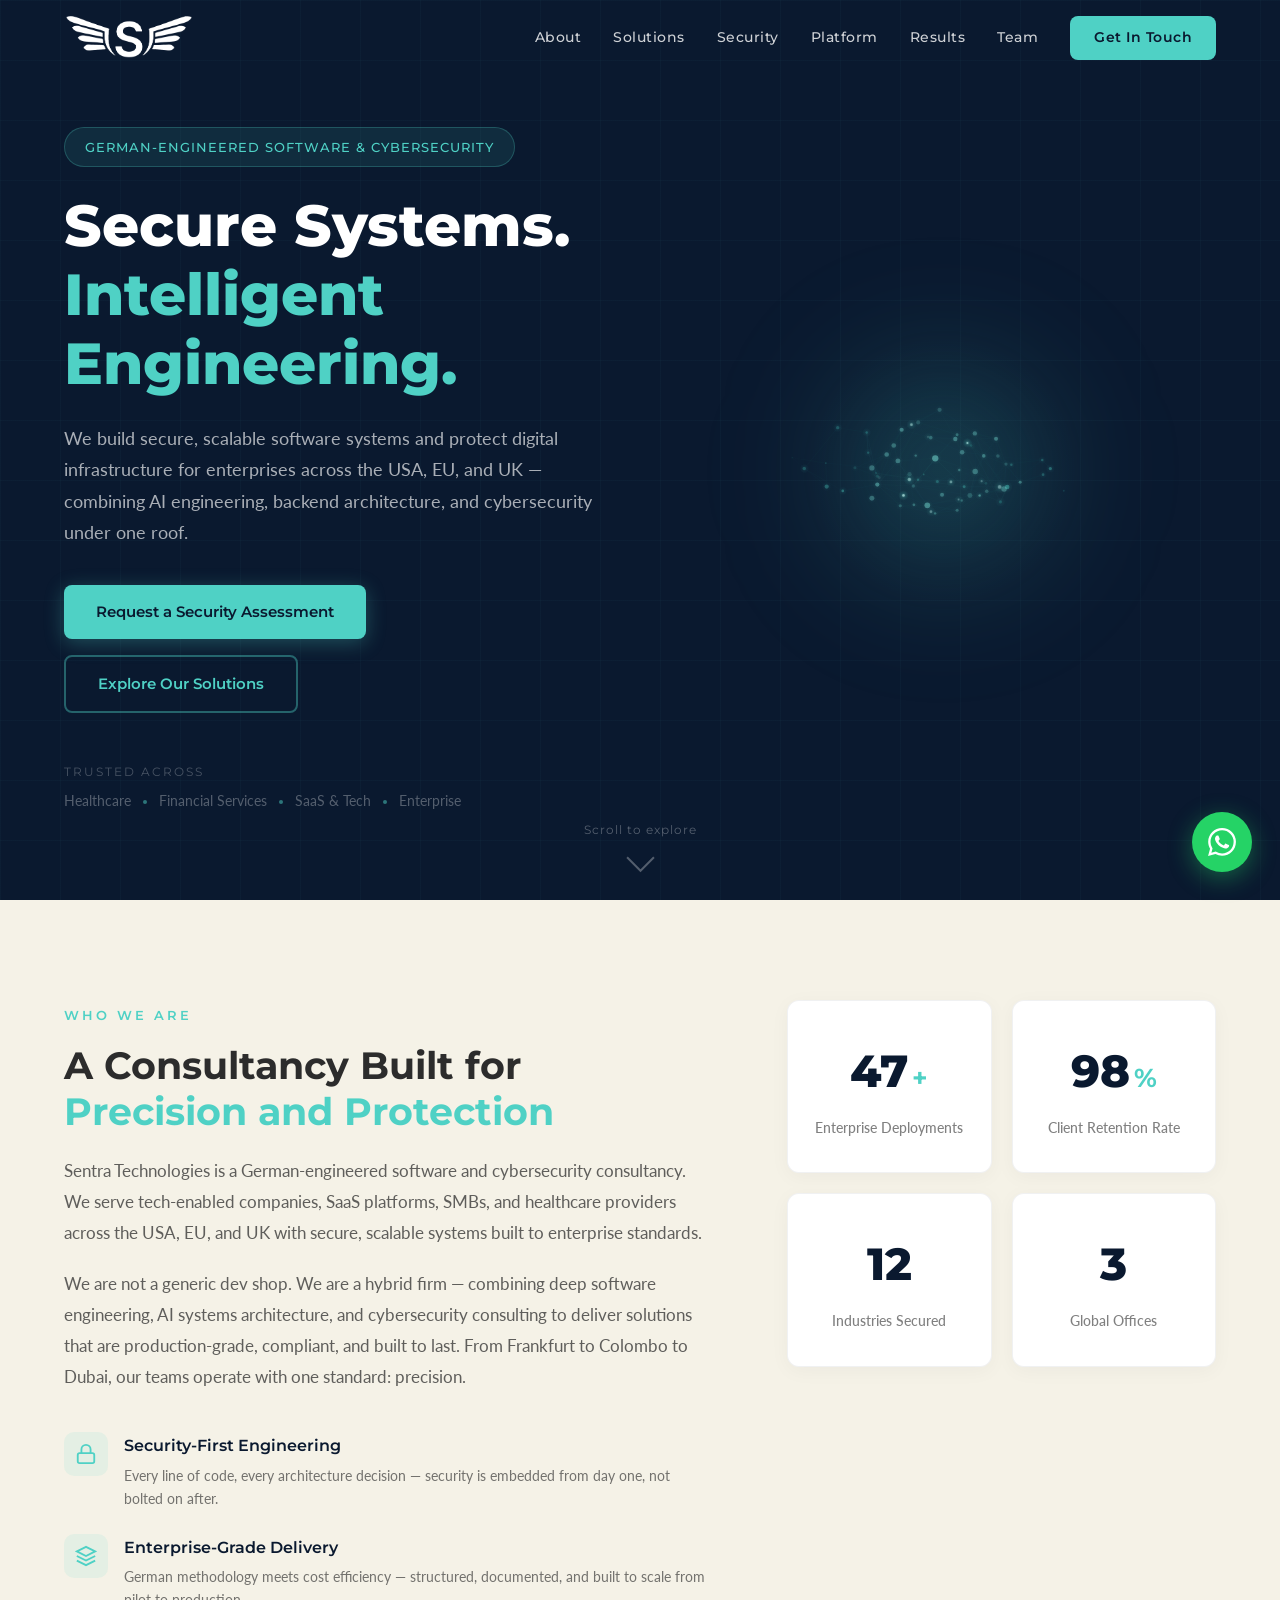
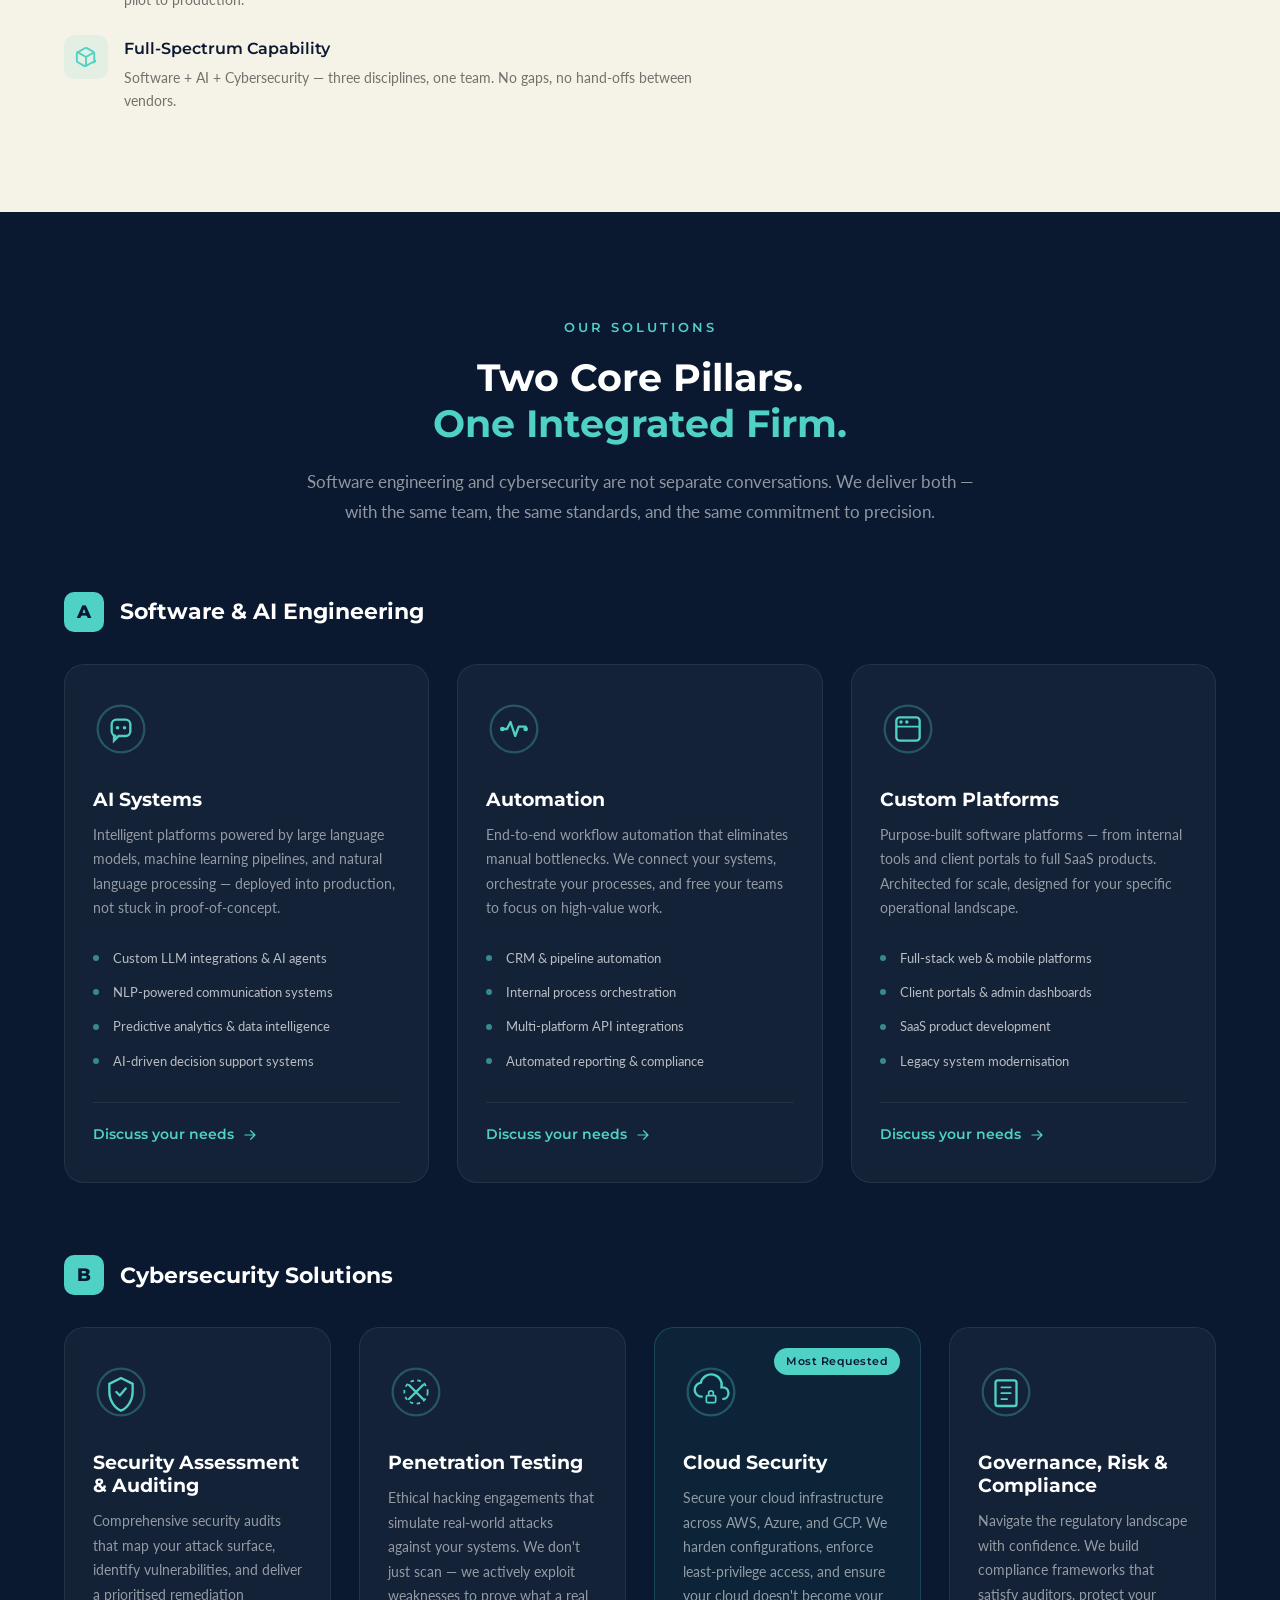
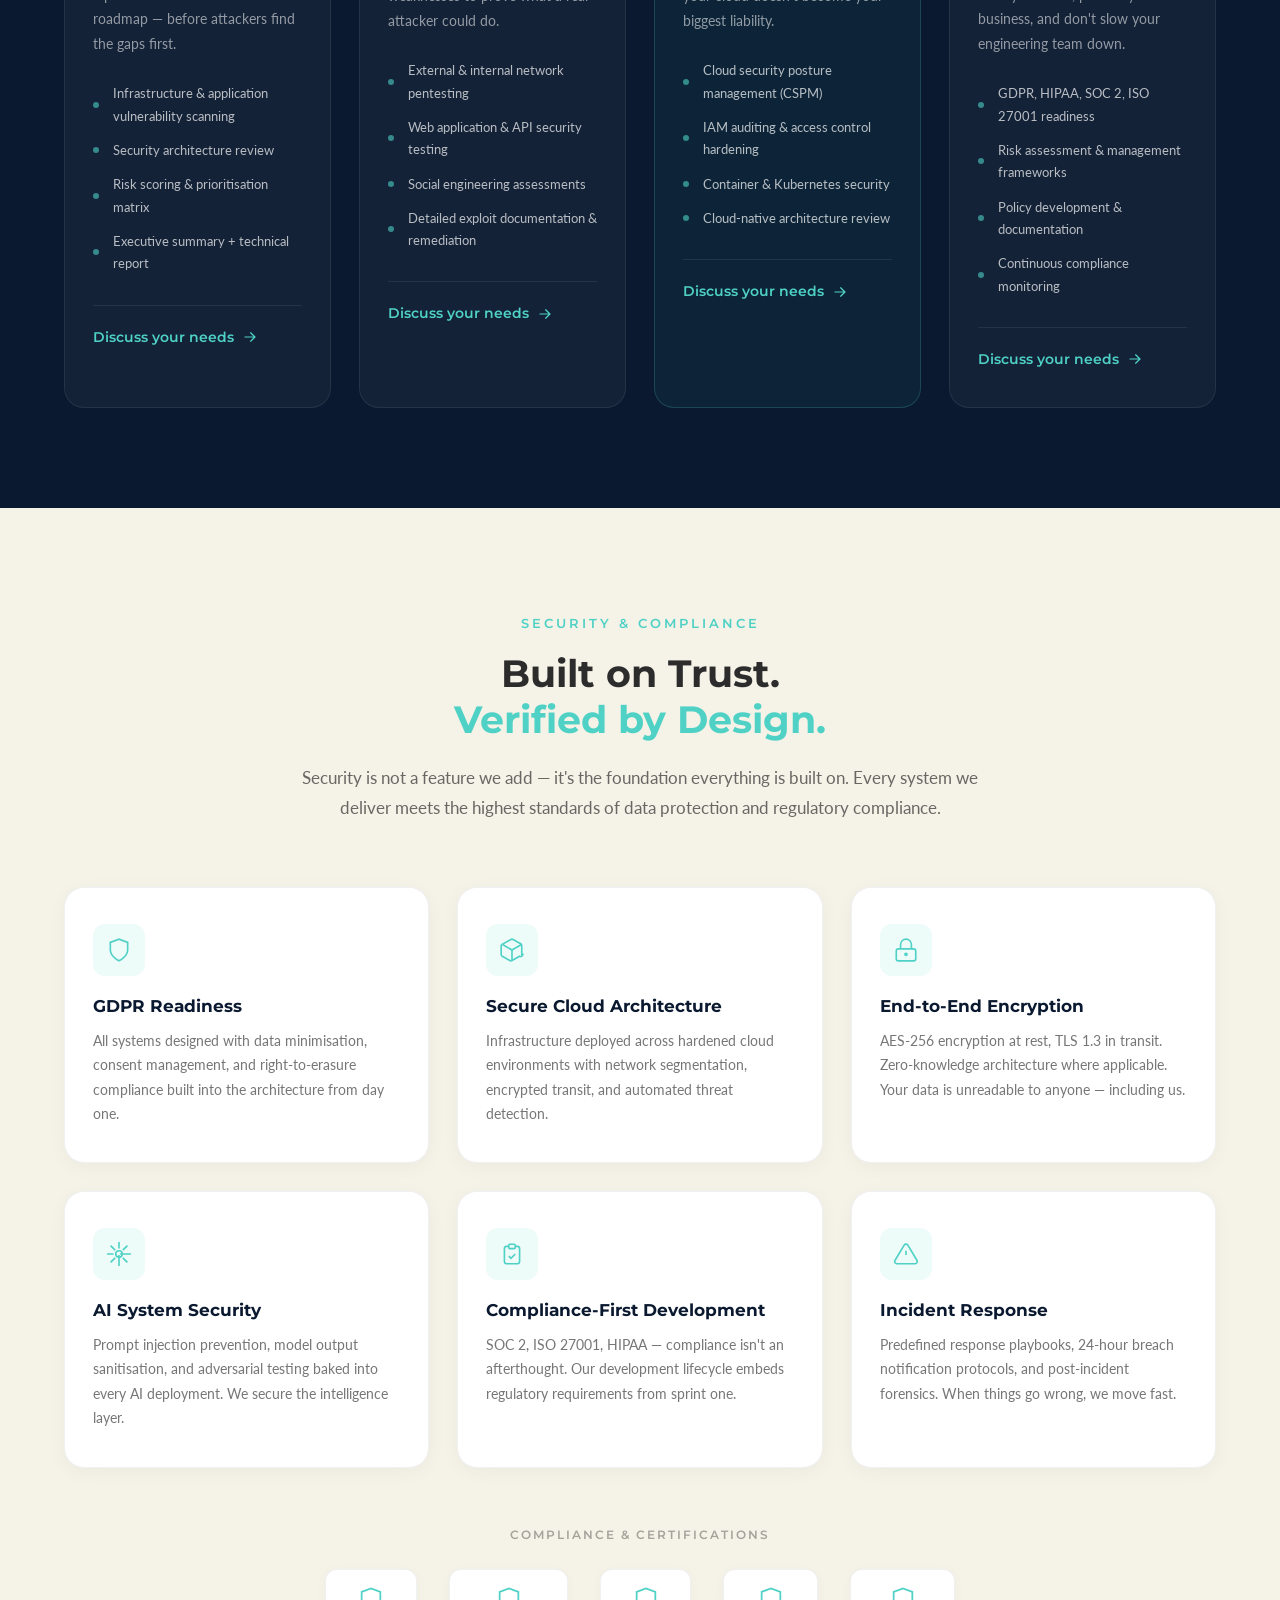
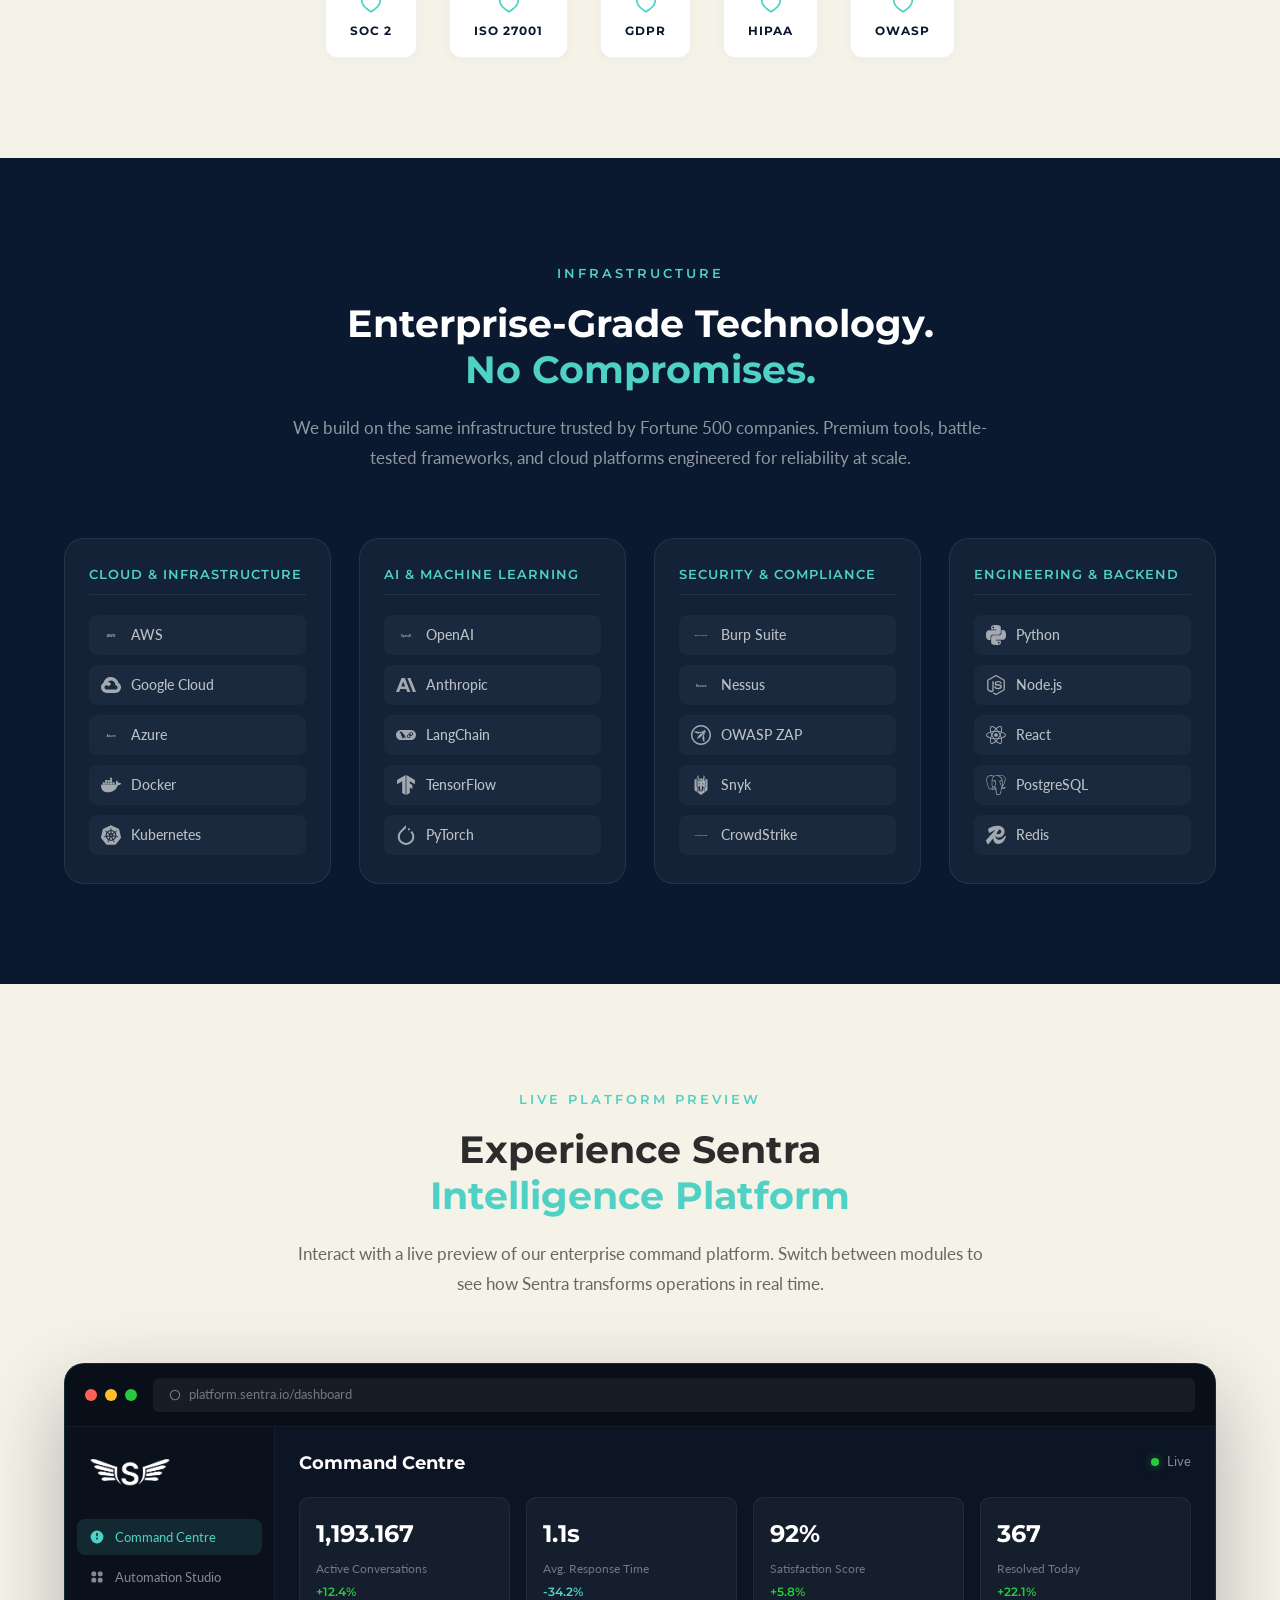
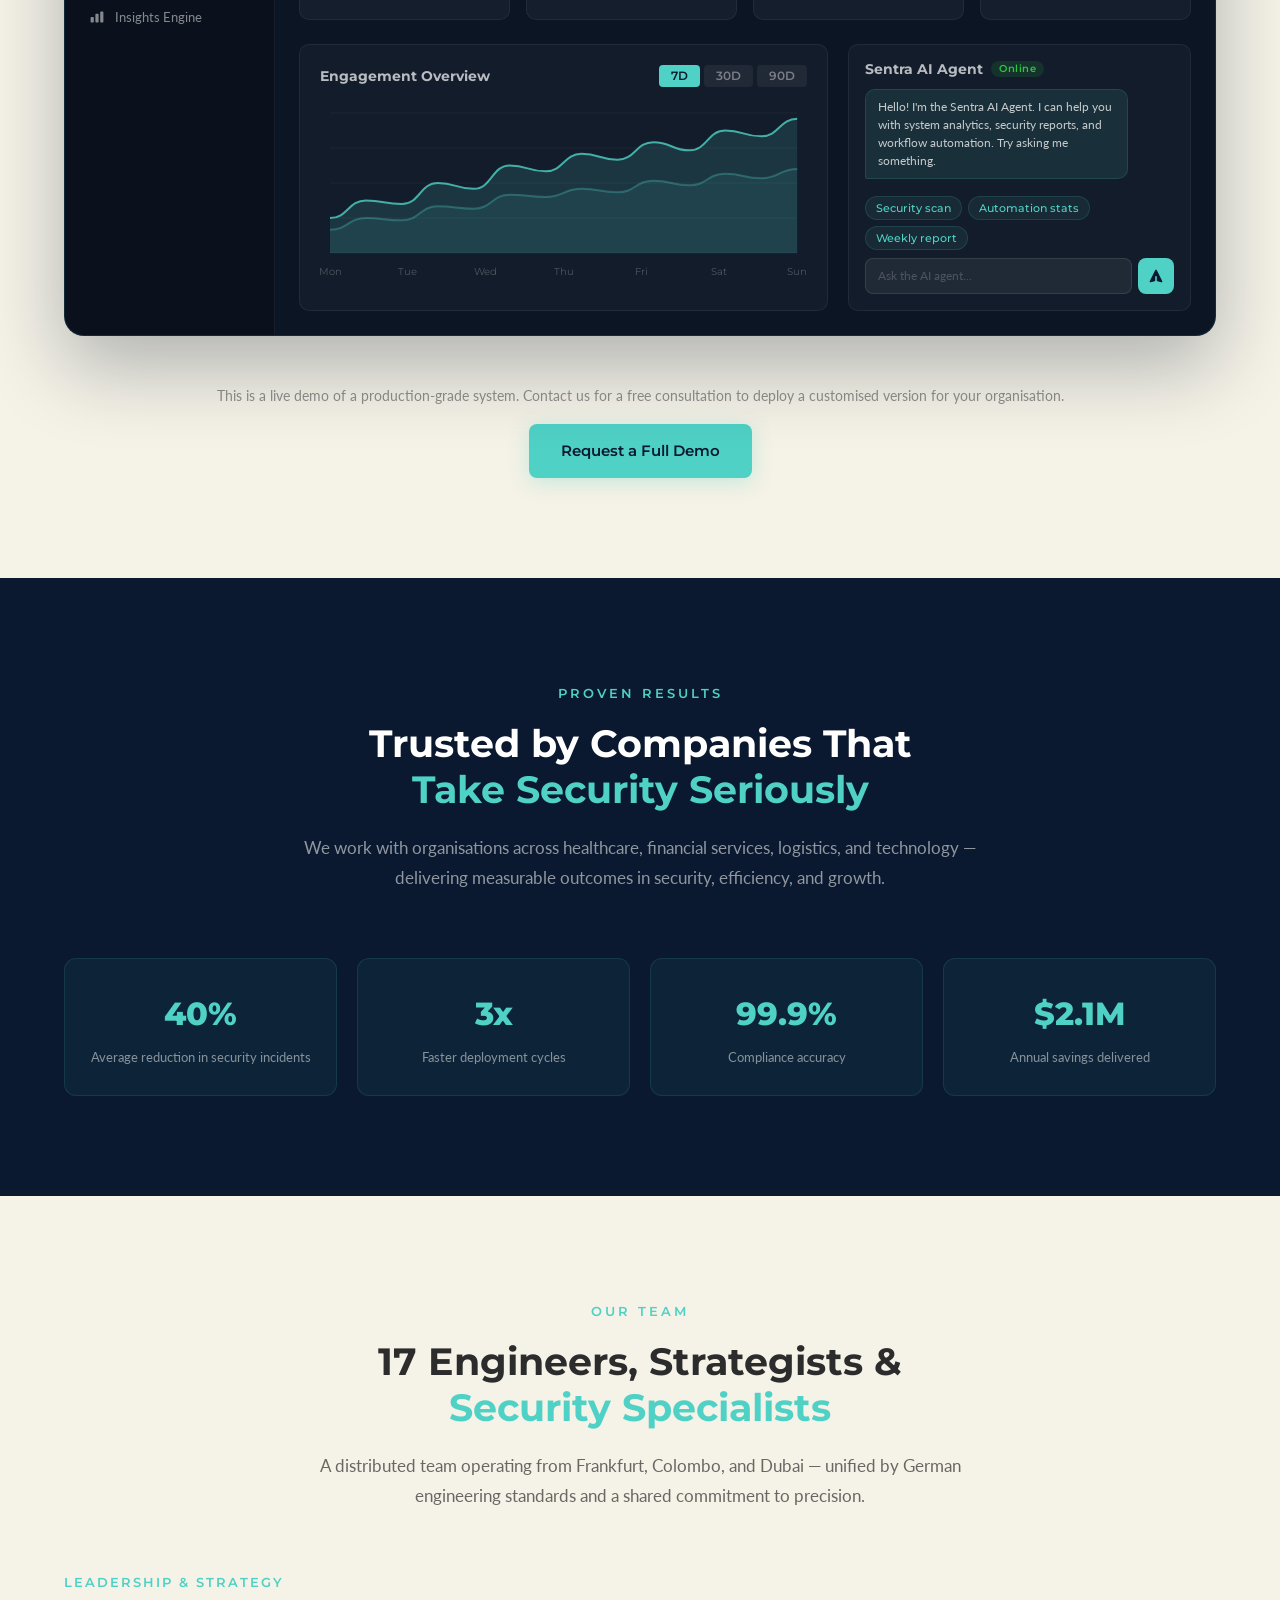
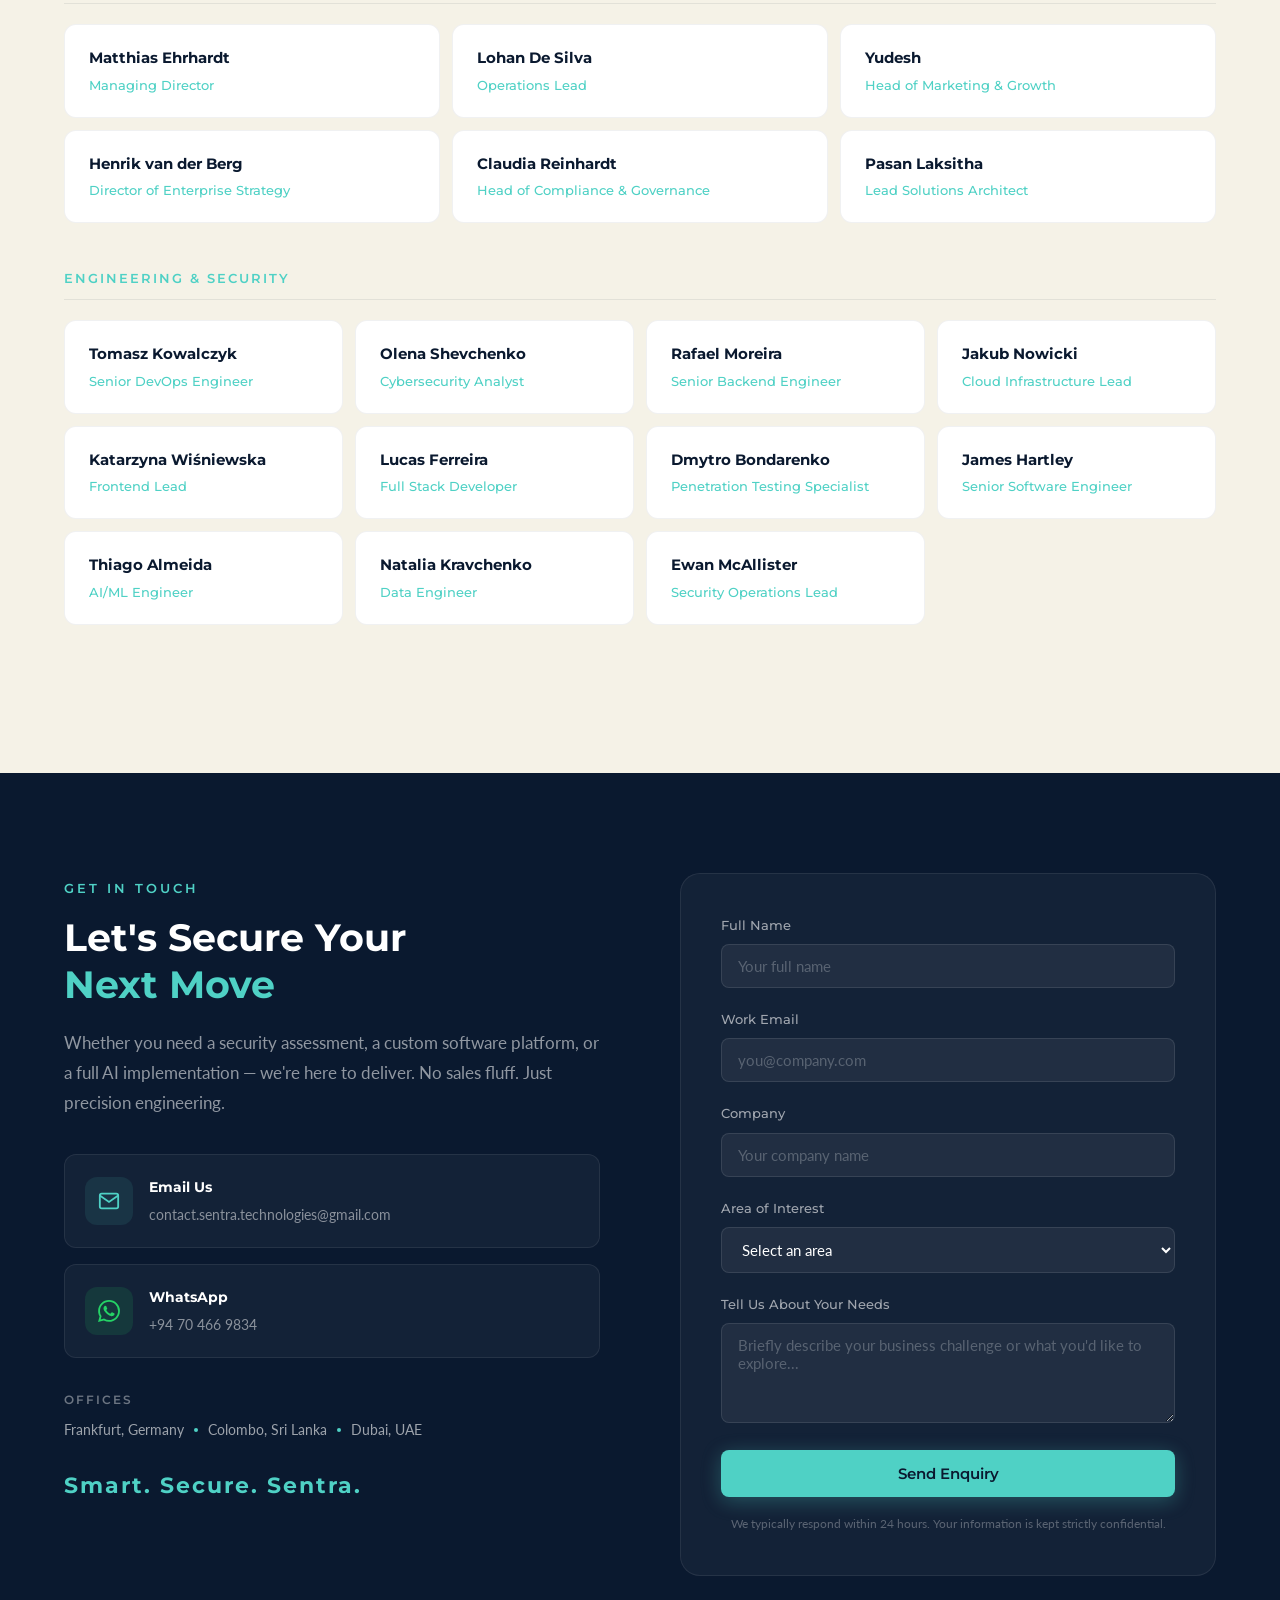
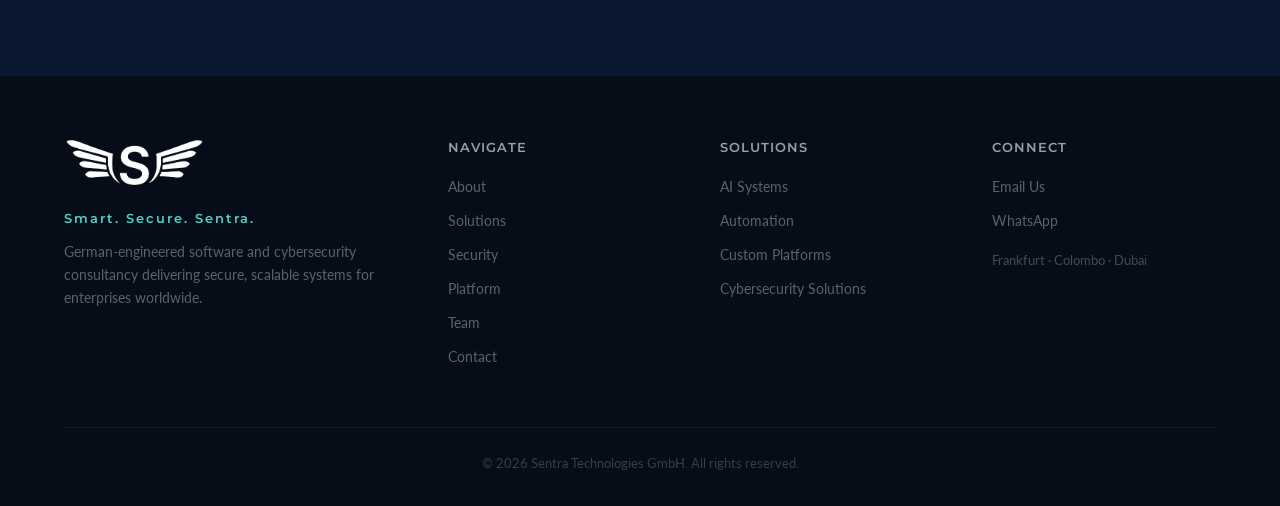
==== commit b981529f: "Add interactive AI agent demo, tech logos, compliance badges - Replaced static activity feed with in" ====
--- a/index.html
+++ b/index.html
@@ -370,6 +370,31 @@
                     <p>Predefined response playbooks, 24-hour breach notification protocols, and post-incident forensics. When things go wrong, we move fast.</p>
                 </div>
             </div>
+            <div class="compliance-badges">
+                <span class="compliance-label">Compliance &amp; Certifications</span>
+                <div class="compliance-row">
+                    <div class="compliance-badge">
+                        <svg viewBox="0 0 24 24" fill="none" stroke="currentColor" stroke-width="1.5"><path d="M12 22s8-4 8-10V5l-8-3-8 3v7c0 6 8 10 8 10z"/></svg>
+                        <span>SOC 2</span>
+                    </div>
+                    <div class="compliance-badge">
+                        <svg viewBox="0 0 24 24" fill="none" stroke="currentColor" stroke-width="1.5"><path d="M12 22s8-4 8-10V5l-8-3-8 3v7c0 6 8 10 8 10z"/></svg>
+                        <span>ISO 27001</span>
+                    </div>
+                    <div class="compliance-badge">
+                        <svg viewBox="0 0 24 24" fill="none" stroke="currentColor" stroke-width="1.5"><path d="M12 22s8-4 8-10V5l-8-3-8 3v7c0 6 8 10 8 10z"/></svg>
+                        <span>GDPR</span>
+                    </div>
+                    <div class="compliance-badge">
+                        <svg viewBox="0 0 24 24" fill="none" stroke="currentColor" stroke-width="1.5"><path d="M12 22s8-4 8-10V5l-8-3-8 3v7c0 6 8 10 8 10z"/></svg>
+                        <span>HIPAA</span>
+                    </div>
+                    <div class="compliance-badge">
+                        <svg viewBox="0 0 24 24" fill="none" stroke="currentColor" stroke-width="1.5"><path d="M12 22s8-4 8-10V5l-8-3-8 3v7c0 6 8 10 8 10z"/></svg>
+                        <span>OWASP</span>
+                    </div>
+                </div>
+            </div>
         </div>
     </section>
 
@@ -385,81 +410,41 @@
                 <div class="tech-category">
                     <h4 class="tech-cat-title">Cloud &amp; Infrastructure</h4>
                     <div class="tech-items">
-                        <div class="tech-item">
-                            <span class="tech-name">AWS</span>
-                        </div>
-                        <div class="tech-item">
-                            <span class="tech-name">Google Cloud</span>
-                        </div>
-                        <div class="tech-item">
-                            <span class="tech-name">Azure</span>
-                        </div>
-                        <div class="tech-item">
-                            <span class="tech-name">Docker</span>
-                        </div>
-                        <div class="tech-item">
-                            <span class="tech-name">Kubernetes</span>
-                        </div>
+                        <div class="tech-item"><img src="logos/aws.svg" alt="AWS" class="tech-logo"><span class="tech-name">AWS</span></div>
+                        <div class="tech-item"><img src="logos/gcp.svg" alt="Google Cloud" class="tech-logo"><span class="tech-name">Google Cloud</span></div>
+                        <div class="tech-item"><img src="logos/azure.svg" alt="Azure" class="tech-logo"><span class="tech-name">Azure</span></div>
+                        <div class="tech-item"><img src="logos/docker.svg" alt="Docker" class="tech-logo"><span class="tech-name">Docker</span></div>
+                        <div class="tech-item"><img src="logos/kubernetes.svg" alt="Kubernetes" class="tech-logo"><span class="tech-name">Kubernetes</span></div>
                     </div>
                 </div>
                 <div class="tech-category">
                     <h4 class="tech-cat-title">AI &amp; Machine Learning</h4>
                     <div class="tech-items">
-                        <div class="tech-item">
-                            <span class="tech-name">OpenAI</span>
-                        </div>
-                        <div class="tech-item">
-                            <span class="tech-name">Anthropic</span>
-                        </div>
-                        <div class="tech-item">
-                            <span class="tech-name">LangChain</span>
-                        </div>
-                        <div class="tech-item">
-                            <span class="tech-name">TensorFlow</span>
-                        </div>
-                        <div class="tech-item">
-                            <span class="tech-name">PyTorch</span>
-                        </div>
+                        <div class="tech-item"><img src="logos/openai.svg" alt="OpenAI" class="tech-logo"><span class="tech-name">OpenAI</span></div>
+                        <div class="tech-item"><img src="logos/anthropic.svg" alt="Anthropic" class="tech-logo"><span class="tech-name">Anthropic</span></div>
+                        <div class="tech-item"><img src="logos/langchain.svg" alt="LangChain" class="tech-logo"><span class="tech-name">LangChain</span></div>
+                        <div class="tech-item"><img src="logos/tensorflow.svg" alt="TensorFlow" class="tech-logo"><span class="tech-name">TensorFlow</span></div>
+                        <div class="tech-item"><img src="logos/pytorch.svg" alt="PyTorch" class="tech-logo"><span class="tech-name">PyTorch</span></div>
                     </div>
                 </div>
                 <div class="tech-category">
                     <h4 class="tech-cat-title">Security &amp; Compliance</h4>
                     <div class="tech-items">
-                        <div class="tech-item">
-                            <span class="tech-name">Burp Suite</span>
-                        </div>
-                        <div class="tech-item">
-                            <span class="tech-name">Nessus</span>
-                        </div>
-                        <div class="tech-item">
-                            <span class="tech-name">OWASP ZAP</span>
-                        </div>
-                        <div class="tech-item">
-                            <span class="tech-name">Snyk</span>
-                        </div>
-                        <div class="tech-item">
-                            <span class="tech-name">CrowdStrike</span>
-                        </div>
+                        <div class="tech-item"><img src="logos/burpsuite.svg" alt="Burp Suite" class="tech-logo"><span class="tech-name">Burp Suite</span></div>
+                        <div class="tech-item"><img src="logos/nessus.svg" alt="Nessus" class="tech-logo"><span class="tech-name">Nessus</span></div>
+                        <div class="tech-item"><img src="logos/owasp.svg" alt="OWASP ZAP" class="tech-logo"><span class="tech-name">OWASP ZAP</span></div>
+                        <div class="tech-item"><img src="logos/snyk.svg" alt="Snyk" class="tech-logo"><span class="tech-name">Snyk</span></div>
+                        <div class="tech-item"><img src="logos/crowdstrike.svg" alt="CrowdStrike" class="tech-logo"><span class="tech-name">CrowdStrike</span></div>
                     </div>
                 </div>
                 <div class="tech-category">
                     <h4 class="tech-cat-title">Engineering &amp; Backend</h4>
                     <div class="tech-items">
-                        <div class="tech-item">
-                            <span class="tech-name">Python</span>
-                        </div>
-                        <div class="tech-item">
-                            <span class="tech-name">Node.js</span>
-                        </div>
-                        <div class="tech-item">
-                            <span class="tech-name">React</span>
-                        </div>
-                        <div class="tech-item">
-                            <span class="tech-name">PostgreSQL</span>
-                        </div>
-                        <div class="tech-item">
-                            <span class="tech-name">Redis</span>
-                        </div>
+                        <div class="tech-item"><img src="logos/python.svg" alt="Python" class="tech-logo"><span class="tech-name">Python</span></div>
+                        <div class="tech-item"><img src="logos/nodejs.svg" alt="Node.js" class="tech-logo"><span class="tech-name">Node.js</span></div>
+                        <div class="tech-item"><img src="logos/react.svg" alt="React" class="tech-logo"><span class="tech-name">React</span></div>
+                        <div class="tech-item"><img src="logos/postgresql.svg" alt="PostgreSQL" class="tech-logo"><span class="tech-name">PostgreSQL</span></div>
+                        <div class="tech-item"><img src="logos/redis.svg" alt="Redis" class="tech-logo"><span class="tech-name">Redis</span></div>
                     </div>
                 </div>
             </div>
@@ -545,9 +530,23 @@
                                     </div>
                                     <canvas id="demoChart" height="200"></canvas>
                                 </div>
-                                <div class="demo-feed">
-                                    <h4>Live Activity Feed</h4>
-                                    <div class="feed-list" id="feedList">
+                                <div class="demo-chat">
+                                    <h4>Sentra AI Agent <span class="agent-status">Online</span></h4>
+                                    <div class="chat-messages" id="chatMessages">
+                                        <div class="chat-msg agent">
+                                            <div class="chat-bubble">Hello! I'm the Sentra AI Agent. I can help you with system analytics, security reports, and workflow automation. Try asking me something.</div>
+                                        </div>
+                                    </div>
+                                    <div class="chat-prompts" id="chatPrompts">
+                                        <button class="chat-prompt-btn" data-prompt="Run a security scan on our infrastructure">Security scan</button>
+                                        <button class="chat-prompt-btn" data-prompt="Show me today's automation performance">Automation stats</button>
+                                        <button class="chat-prompt-btn" data-prompt="Generate a weekly performance report">Weekly report</button>
+                                    </div>
+                                    <div class="chat-input-wrap">
+                                        <input type="text" class="chat-input" id="chatInput" placeholder="Ask the AI agent..." autocomplete="off">
+                                        <button class="chat-send" id="chatSend">
+                                            <svg viewBox="0 0 20 20" fill="currentColor" width="16"><path d="M10.894 2.553a1 1 0 00-1.788 0l-7 14a1 1 0 001.169 1.409l5-1.429A1 1 0 009 15.571V11a1 1 0 112 0v4.571a1 1 0 00.725.962l5 1.428a1 1 0 001.17-1.408l-7-14z"/></svg>
+                                        </button>
                                     </div>
                                 </div>
                             </div>
@@ -668,28 +667,6 @@
                 <h2 class="section-title section-title-light">Trusted by Companies That<br><span class="text-accent">Take Security Seriously</span></h2>
                 <p class="section-desc">We work with organisations across healthcare, financial services, logistics, and technology — delivering measurable outcomes in security, efficiency, and growth.</p>
             </div>
-            <div class="clients-grid">
-                <div class="client-card">
-                    <span class="client-name">MediBridge Health Group</span>
-                    <span class="client-industry">Healthcare</span>
-                </div>
-                <div class="client-card">
-                    <span class="client-name">Nexus Logistics International</span>
-                    <span class="client-industry">Supply Chain &amp; Logistics</span>
-                </div>
-                <div class="client-card">
-                    <span class="client-name">Clearwater Financial Advisory</span>
-                    <span class="client-industry">Financial Services</span>
-                </div>
-                <div class="client-card">
-                    <span class="client-name">Vantage SaaS</span>
-                    <span class="client-industry">Enterprise Software</span>
-                </div>
-                <div class="client-card">
-                    <span class="client-name">Halberd Cybernetics</span>
-                    <span class="client-industry">Defence &amp; Technology</span>
-                </div>
-            </div>
             <div class="results-metrics">
                 <div class="result-metric">
                     <span class="result-val">40%</span>
--- a/styles.css
+++ b/styles.css
@@ -340,6 +340,32 @@
     color: rgba(44,44,44,0.65); font-size: 0.9rem; line-height: 1.7;
 }
 
+/* Compliance Badges */
+.compliance-badges { margin-top: 56px; text-align: center; }
+.compliance-label {
+    display: block; font-family: 'Montserrat', sans-serif; font-weight: 600;
+    font-size: 0.78rem; letter-spacing: 2px; text-transform: uppercase;
+    color: rgba(44,44,44,0.4); margin-bottom: 24px;
+}
+.compliance-row {
+    display: flex; justify-content: center; gap: 32px; flex-wrap: wrap;
+}
+.compliance-badge {
+    display: flex; flex-direction: column; align-items: center; gap: 8px;
+    padding: 16px 24px; background: var(--white); border-radius: 12px;
+    border: 1px solid rgba(10,25,47,0.06);
+    box-shadow: 0 2px 12px rgba(10,25,47,0.03);
+    transition: var(--transition);
+}
+.compliance-badge:hover { transform: translateY(-2px); box-shadow: 0 8px 24px rgba(10,25,47,0.06); }
+.compliance-badge svg {
+    width: 28px; height: 28px; color: var(--accent);
+}
+.compliance-badge span {
+    font-family: 'Montserrat', sans-serif; font-weight: 700;
+    font-size: 0.72rem; letter-spacing: 1px; color: var(--primary);
+}
+
 /* ============================================
    TECH STACK
    ============================================ */
@@ -363,6 +389,12 @@
     transition: var(--transition);
 }
 .tech-item:hover { background: rgba(79, 209, 197, 0.08); }
+.tech-logo {
+    width: 20px; height: 20px; object-fit: contain;
+    filter: brightness(0) invert(1); opacity: 0.6;
+    transition: var(--transition);
+}
+.tech-item:hover .tech-logo { opacity: 1; }
 .tech-name {
     color: rgba(255,255,255,0.7); font-size: 0.88rem; font-weight: 500;
 }
@@ -547,6 +579,77 @@
 }
 .ai-rec-icon { color: var(--accent); font-size: 1.1rem; min-width: 20px; padding-top: 2px; }
 .ai-rec-text { color: rgba(255,255,255,0.65); font-size: 0.82rem; line-height: 1.5; }
+
+/* Chat Interface */
+.demo-chat {
+    background: rgba(255,255,255,0.03); border: 1px solid rgba(255,255,255,0.06);
+    border-radius: 10px; padding: 16px; display: flex; flex-direction: column;
+    height: 100%; min-height: 260px;
+}
+.demo-chat h4 {
+    color: rgba(255,255,255,0.7); font-size: 0.85rem; margin-bottom: 12px;
+    display: flex; align-items: center; gap: 8px;
+}
+.agent-status {
+    font-size: 0.65rem; font-weight: 600; color: #27c93f;
+    background: rgba(39,201,63,0.12); padding: 2px 8px; border-radius: 10px;
+    font-family: 'Montserrat', sans-serif; letter-spacing: 0.5px;
+}
+.chat-messages {
+    flex: 1; overflow-y: auto; display: flex; flex-direction: column; gap: 8px;
+    margin-bottom: 10px; max-height: 160px; min-height: 80px;
+    scrollbar-width: thin; scrollbar-color: rgba(255,255,255,0.1) transparent;
+}
+.chat-msg { display: flex; }
+.chat-msg.agent { justify-content: flex-start; }
+.chat-msg.user { justify-content: flex-end; }
+.chat-bubble {
+    max-width: 85%; padding: 8px 12px; border-radius: 10px;
+    font-size: 0.75rem; line-height: 1.5; animation: fadeIn 0.3s ease;
+}
+.chat-msg.agent .chat-bubble {
+    background: rgba(79,209,197,0.1); border: 1px solid rgba(79,209,197,0.15);
+    color: rgba(255,255,255,0.75); border-bottom-left-radius: 2px;
+}
+.chat-msg.user .chat-bubble {
+    background: rgba(255,255,255,0.08); border: 1px solid rgba(255,255,255,0.1);
+    color: rgba(255,255,255,0.8); border-bottom-right-radius: 2px;
+}
+.chat-msg.agent .chat-bubble.typing::after {
+    content: ''; display: inline-block; width: 12px;
+    animation: typingDots 1.2s steps(4, end) infinite;
+}
+@keyframes typingDots {
+    0% { content: ''; } 25% { content: '.'; } 50% { content: '..'; } 75% { content: '...'; }
+}
+.chat-prompts {
+    display: flex; gap: 6px; margin-bottom: 8px; flex-wrap: wrap;
+}
+.chat-prompt-btn {
+    background: rgba(79,209,197,0.08); border: 1px solid rgba(79,209,197,0.15);
+    color: var(--accent); padding: 4px 10px; border-radius: 12px;
+    font-size: 0.68rem; cursor: pointer; font-family: 'Montserrat', sans-serif;
+    font-weight: 500; transition: var(--transition); white-space: nowrap;
+}
+.chat-prompt-btn:hover { background: rgba(79,209,197,0.15); }
+.chat-input-wrap {
+    display: flex; gap: 6px;
+}
+.chat-input {
+    flex: 1; padding: 8px 12px; background: rgba(255,255,255,0.06);
+    border: 1px solid rgba(255,255,255,0.1); border-radius: 8px;
+    color: var(--white); font-size: 0.78rem; font-family: 'Lato', sans-serif;
+    outline: none; transition: var(--transition);
+}
+.chat-input:focus { border-color: var(--accent); }
+.chat-input::placeholder { color: rgba(255,255,255,0.2); }
+.chat-send {
+    width: 36px; height: 36px; border-radius: 8px;
+    background: var(--accent); border: none; color: var(--primary);
+    display: flex; align-items: center; justify-content: center;
+    cursor: pointer; transition: var(--transition);
+}
+.chat-send:hover { transform: scale(1.05); }
 
 .demo-cta-wrap { text-align: center; margin-top: 48px; }
 .demo-cta-wrap p { color: rgba(44,44,44,0.5); font-size: 0.9rem; margin-bottom: 16px; }
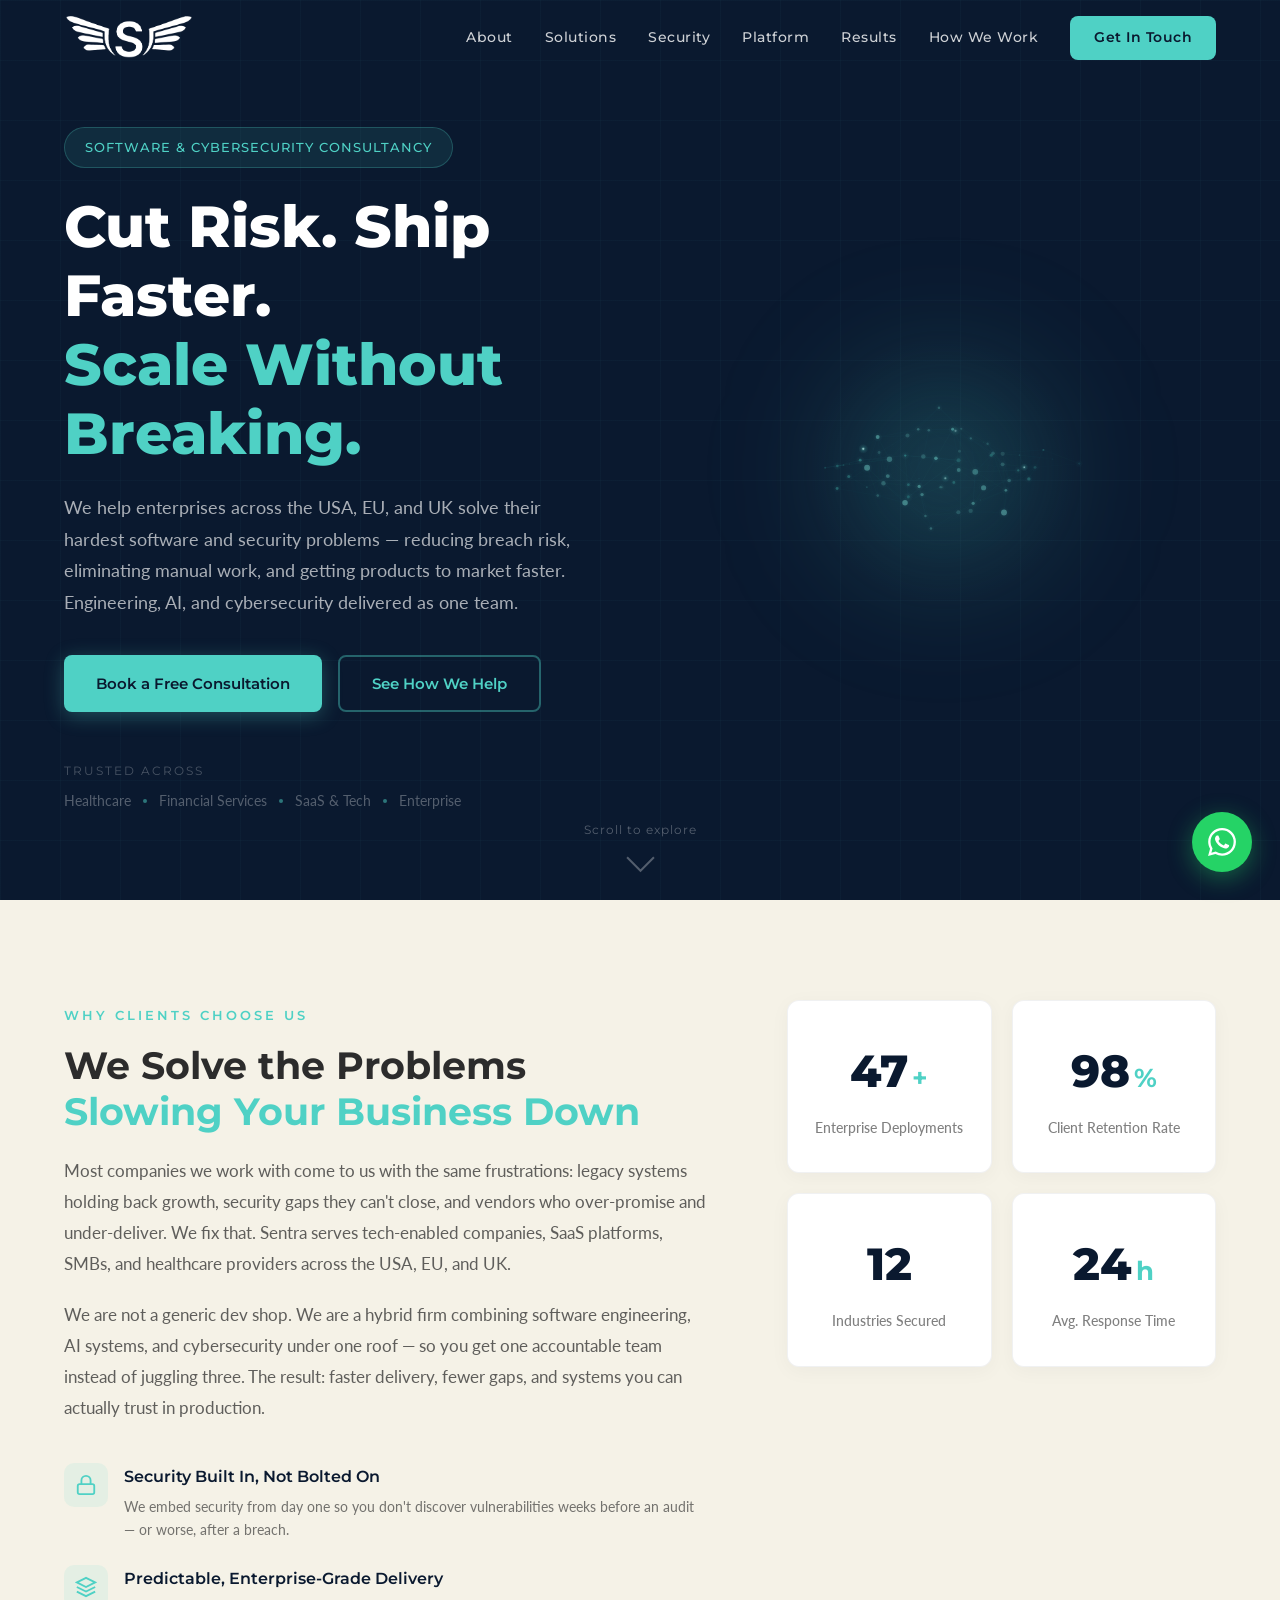
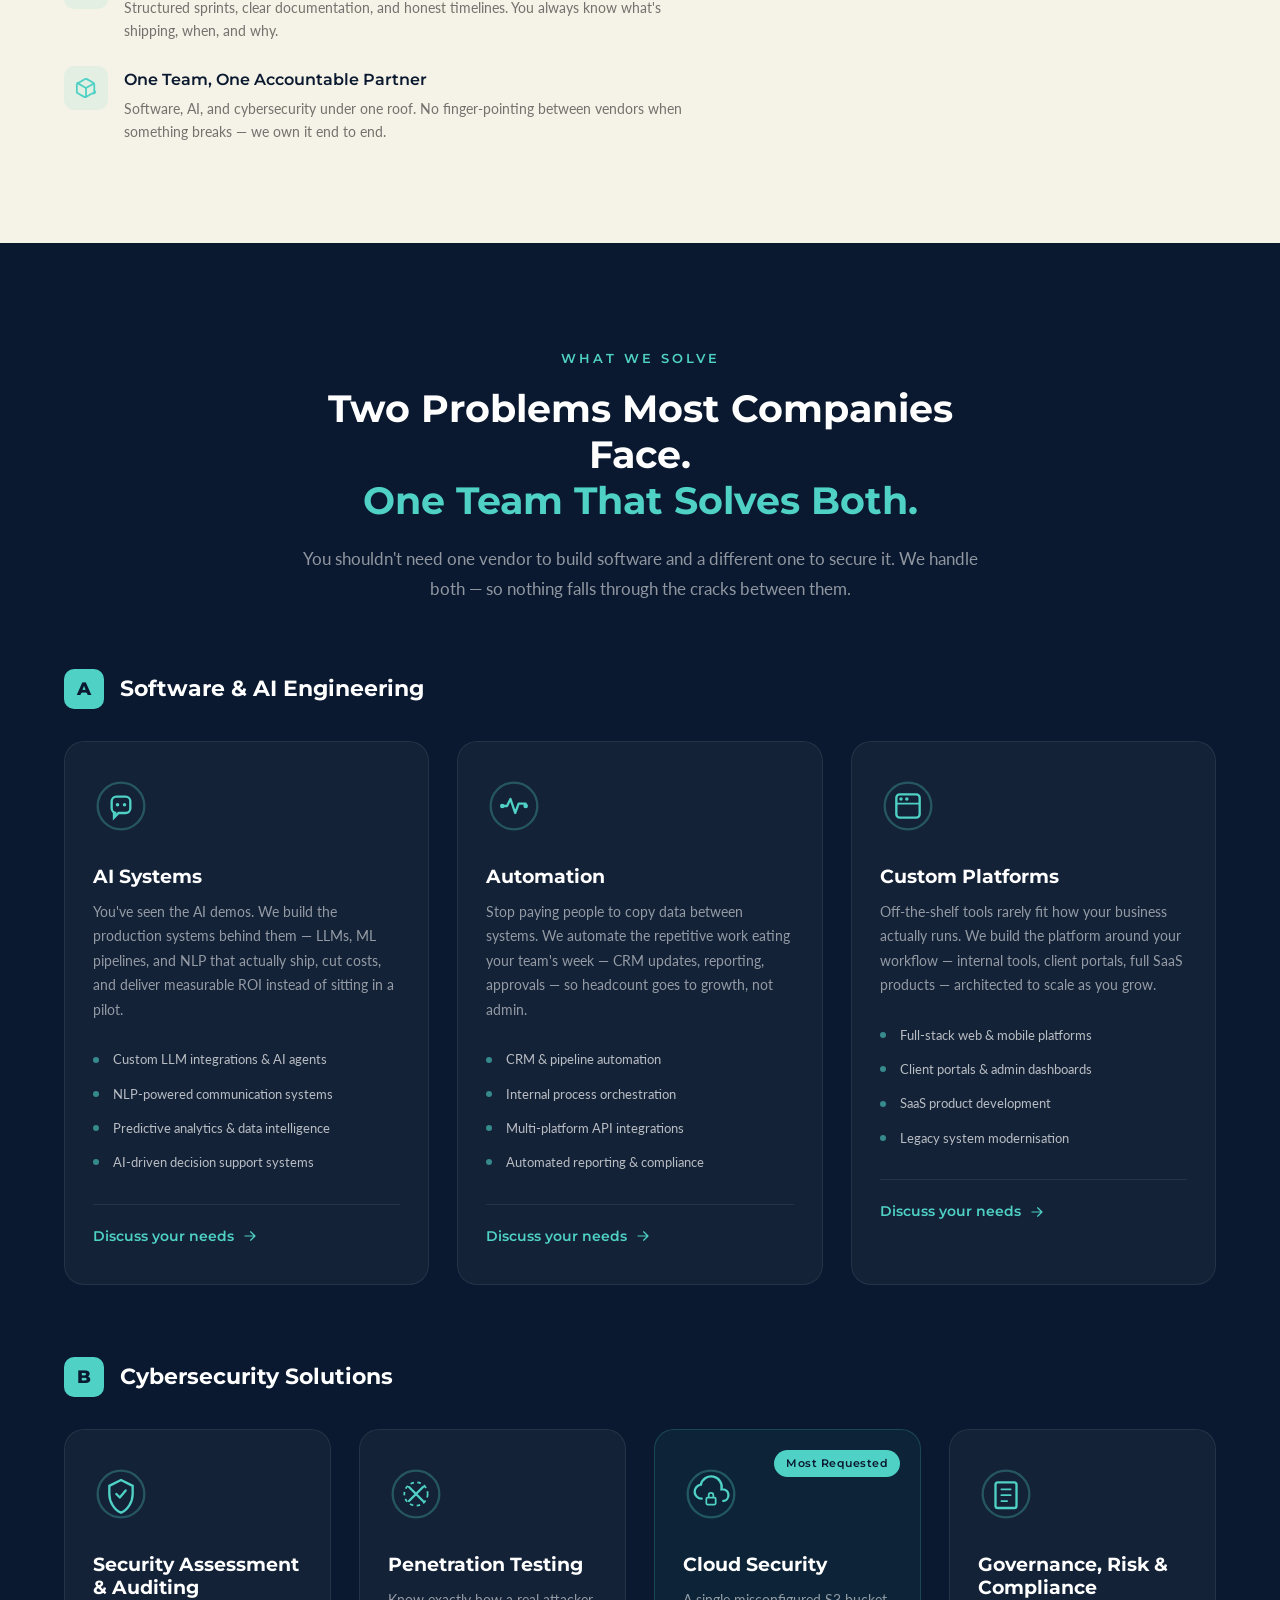
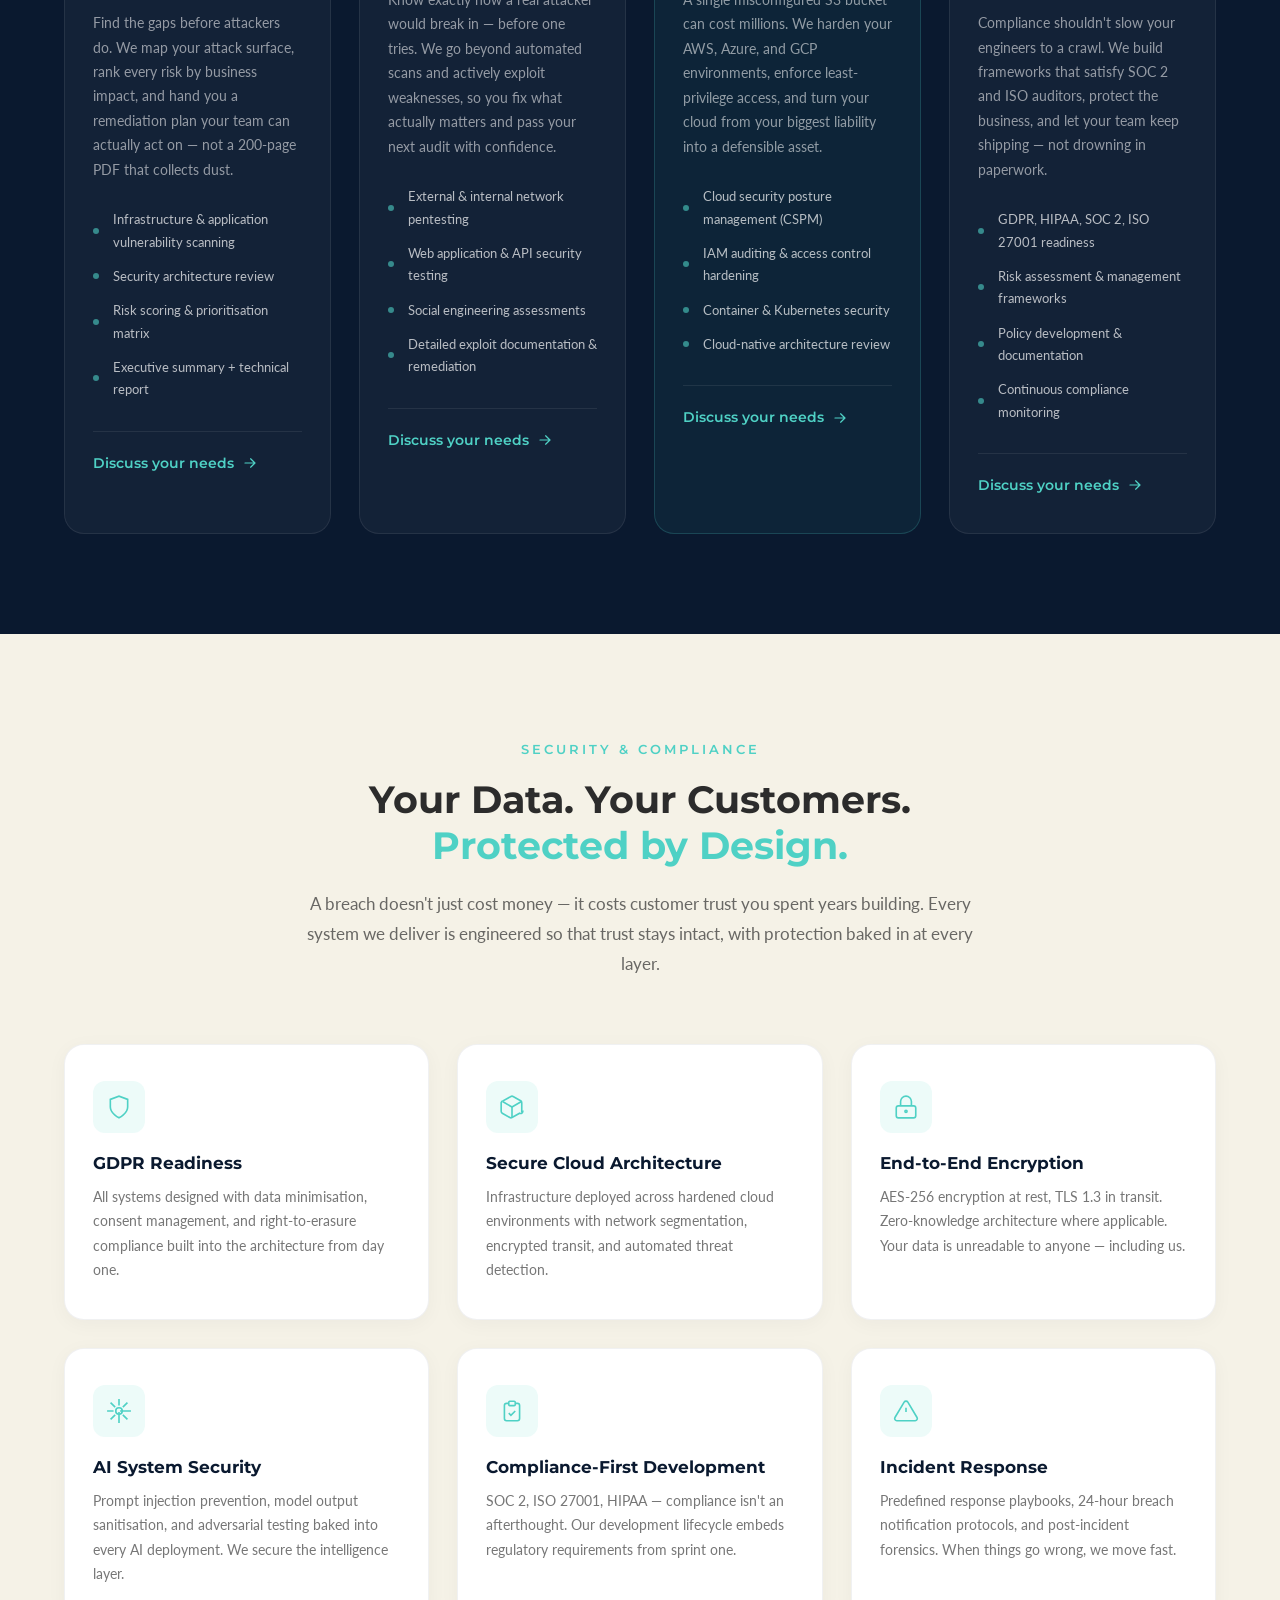
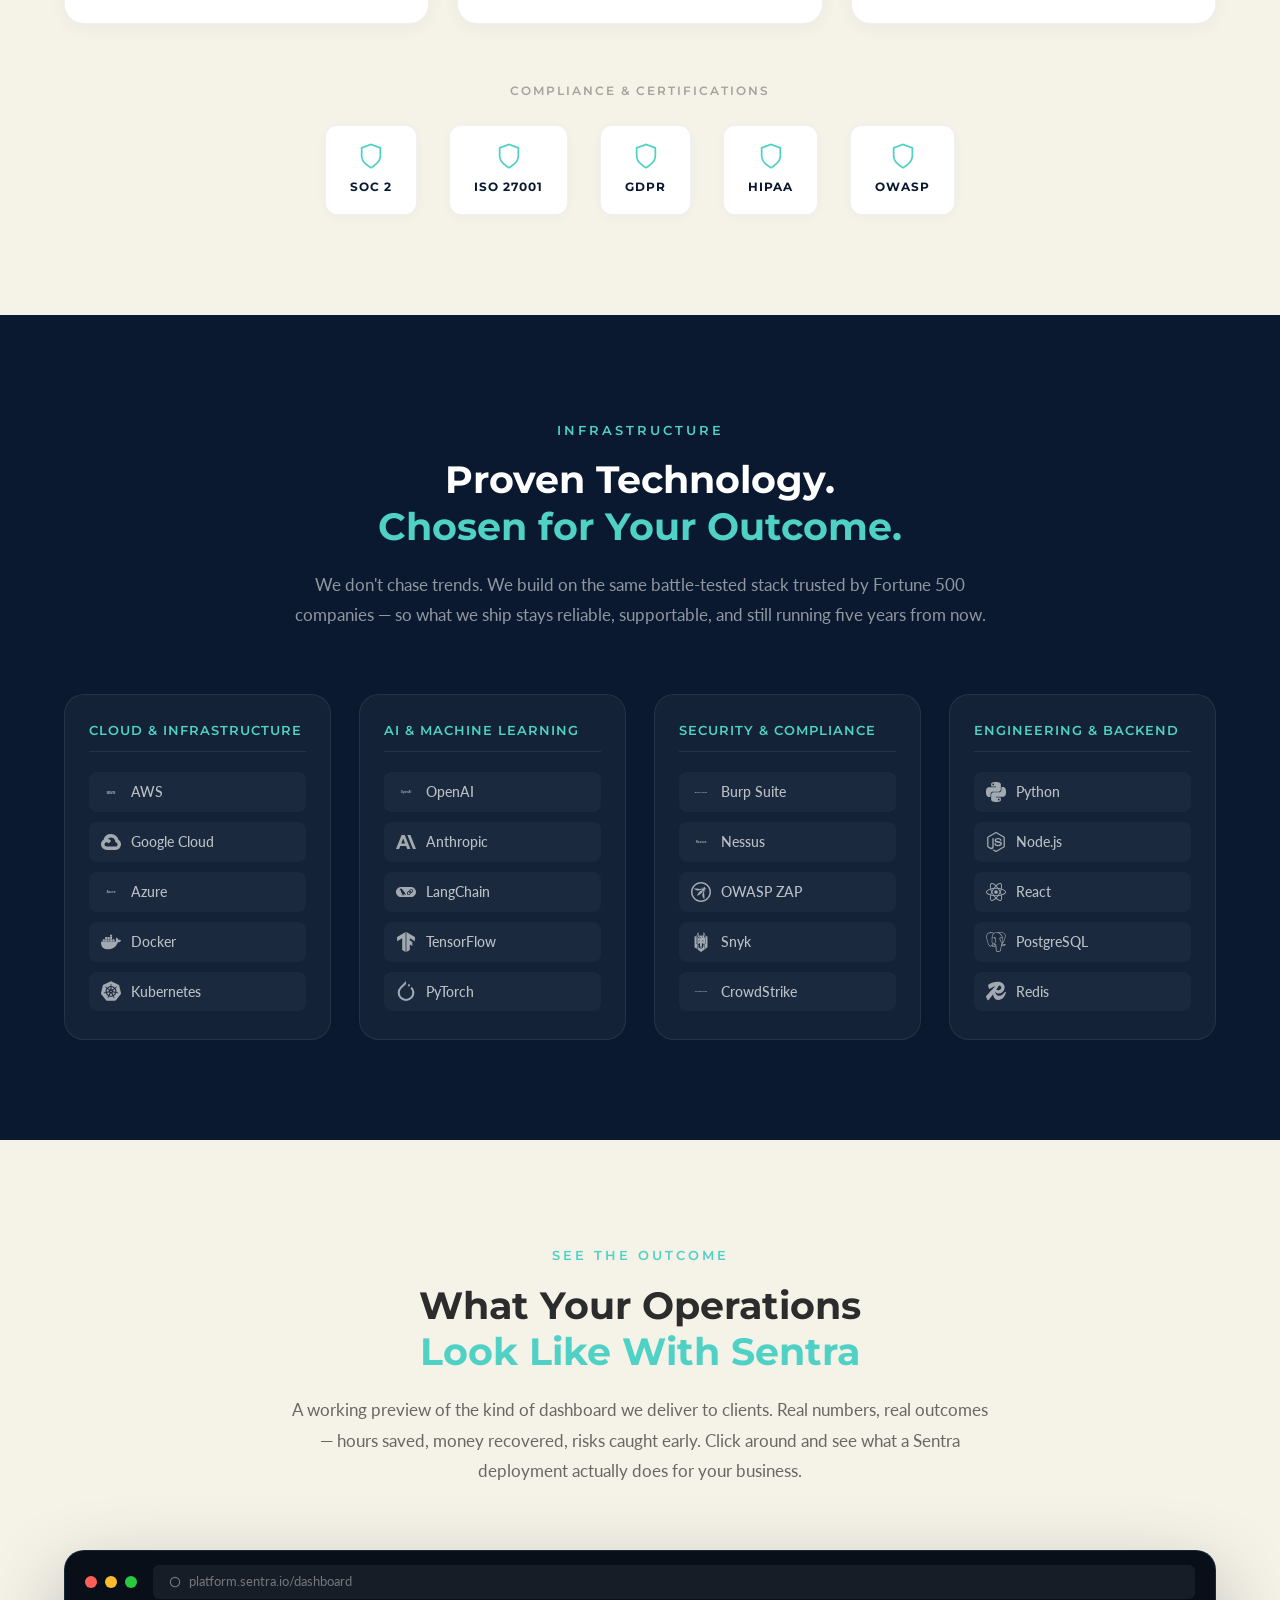
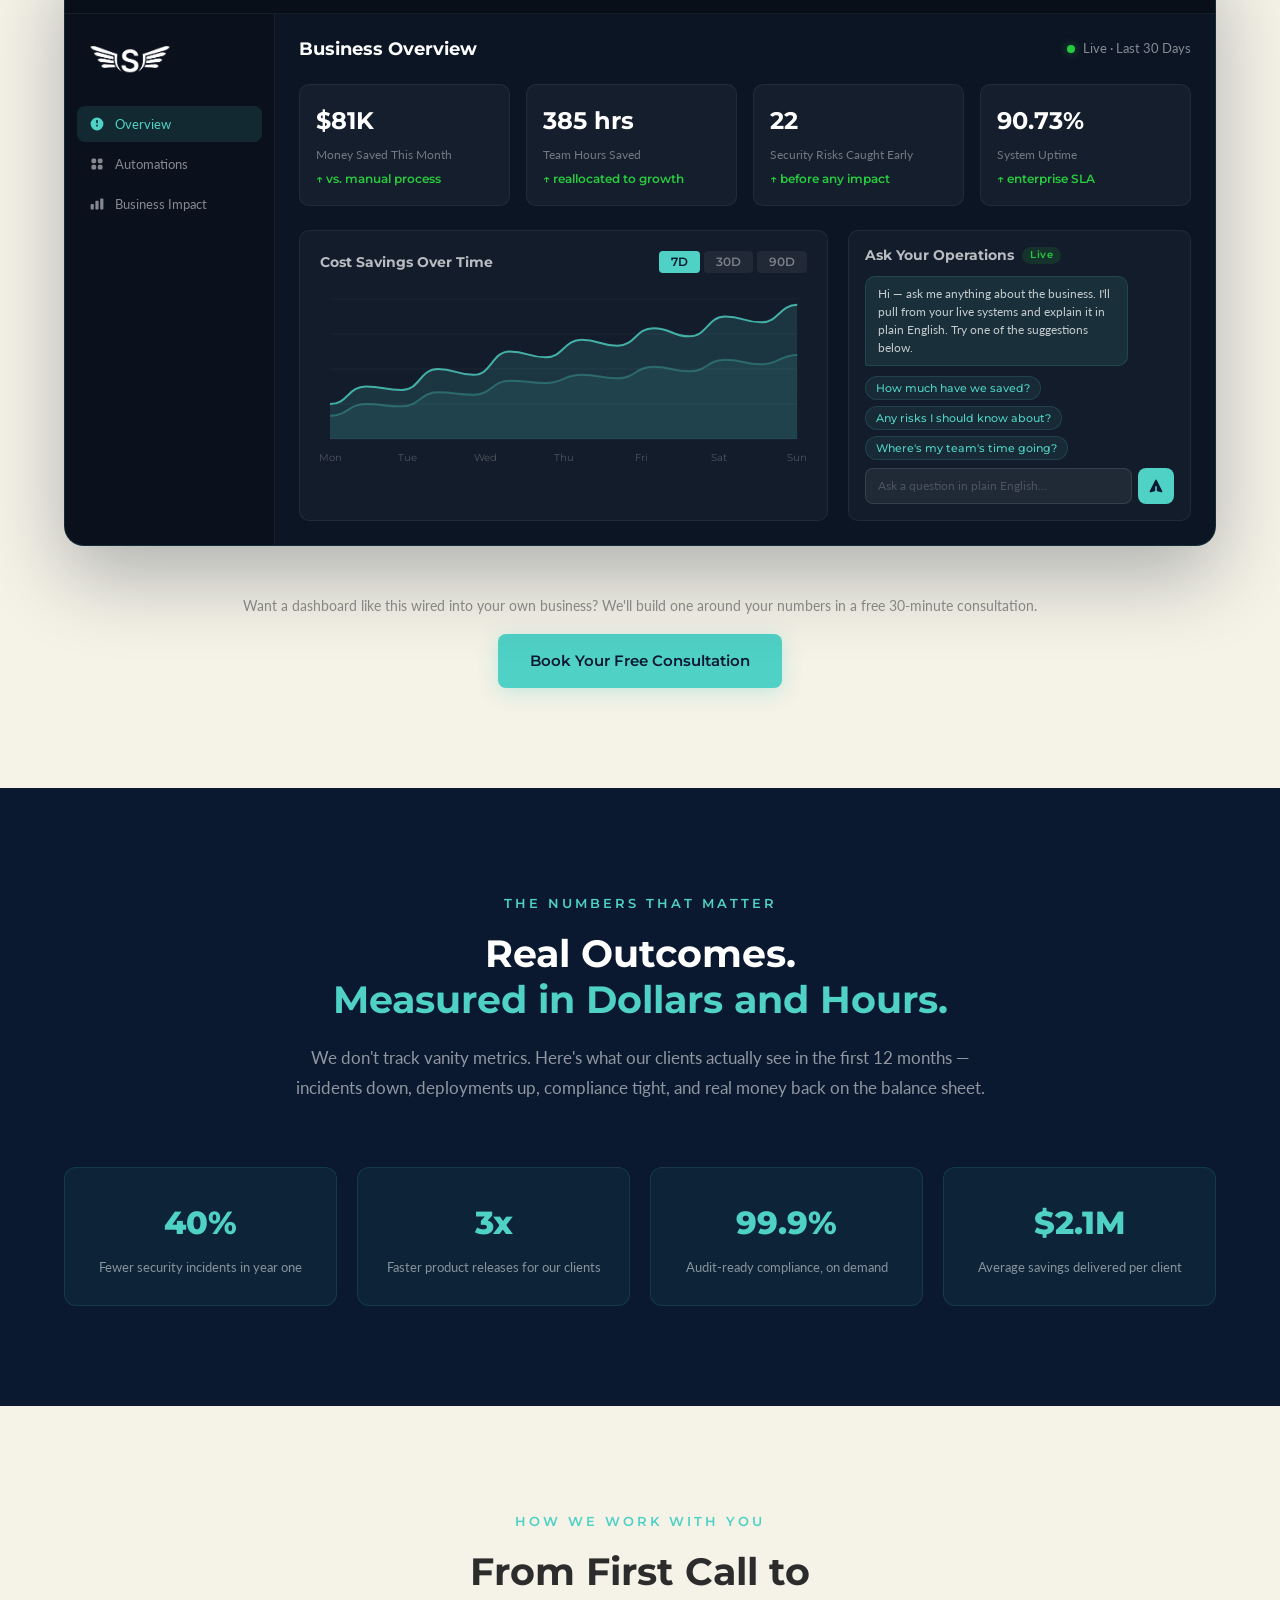
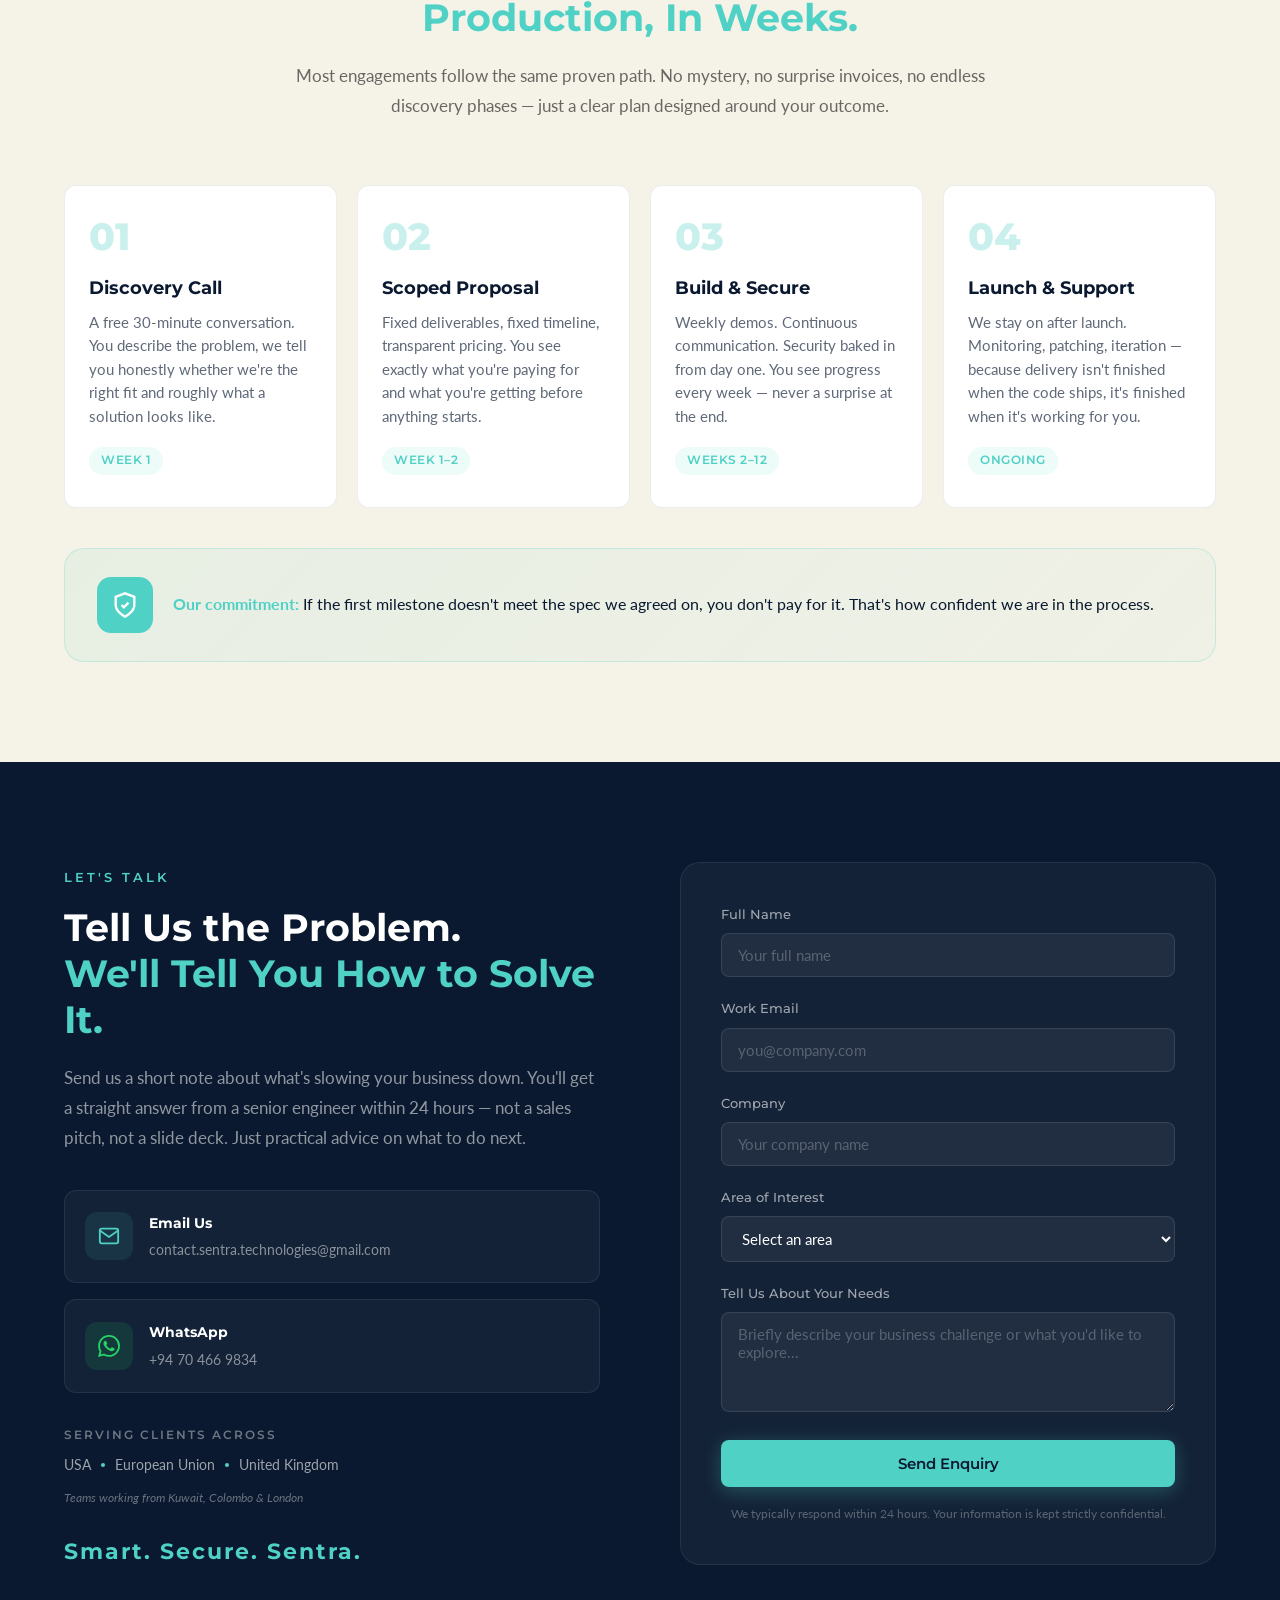
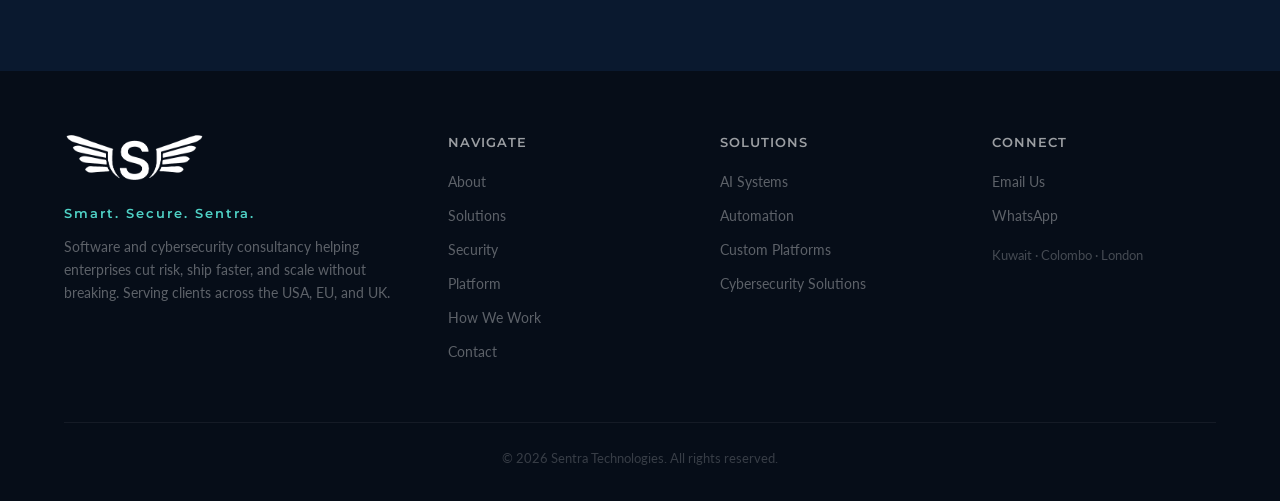
==== commit a7a9524f: "Refocus messaging on client outcomes, remove legacy location refs - Drop German/Frankfurt/Dubai/UAE/" ====
--- a/index.html
+++ b/index.html
@@ -3,8 +3,8 @@
 <head>
     <meta charset="UTF-8">
     <meta name="viewport" content="width=device-width, initial-scale=1.0">
-    <title>Sentra Technologies | Secure Software & Cybersecurity Consultancy</title>
-    <meta name="description" content="Sentra Technologies — a German-engineered software and cybersecurity consultancy delivering secure, scalable AI systems, cloud infrastructure, and enterprise security solutions. Smart. Secure. Sentra.">
+    <title>Sentra Technologies | Software & Cybersecurity That Solves Real Business Problems</title>
+    <meta name="description" content="Sentra Technologies helps enterprises across the USA, EU, and UK cut operational costs, eliminate security risk, and ship software faster. Software engineering, AI, and cybersecurity — delivered as one team. Smart. Secure. Sentra.">
     <link rel="preconnect" href="https://fonts.googleapis.com">
     <link rel="preconnect" href="https://fonts.gstatic.com" crossorigin>
     <link href="https://fonts.googleapis.com/css2?family=Montserrat:wght@400;500;600;700;800&family=Lato:wght@300;400;700&display=swap" rel="stylesheet">
@@ -29,7 +29,7 @@
                 <a href="#security" class="nav-link">Security</a>
                 <a href="#platform" class="nav-link">Platform</a>
                 <a href="#results" class="nav-link">Results</a>
-                <a href="#team" class="nav-link">Team</a>
+                <a href="#process" class="nav-link">How We Work</a>
                 <a href="#contact" class="nav-link nav-cta">Get In Touch</a>
             </div>
         </div>
@@ -40,17 +40,17 @@
         <div class="hero-bg-grid"></div>
         <div class="hero-container">
             <div class="hero-content">
-                <div class="hero-badge">German-Engineered Software &amp; Cybersecurity</div>
+                <div class="hero-badge">Software &amp; Cybersecurity Consultancy</div>
                 <h1 class="hero-title">
-                    Secure Systems.<br>
-                    <span class="hero-title-accent">Intelligent Engineering.</span>
+                    Cut Risk. Ship Faster.<br>
+                    <span class="hero-title-accent">Scale Without Breaking.</span>
                 </h1>
                 <p class="hero-subtitle">
-                    We build secure, scalable software systems and protect digital infrastructure for enterprises across the USA, EU, and UK — combining AI engineering, backend architecture, and cybersecurity under one roof.
+                    We help enterprises across the USA, EU, and UK solve their hardest software and security problems — reducing breach risk, eliminating manual work, and getting products to market faster. Engineering, AI, and cybersecurity delivered as one team.
                 </p>
                 <div class="hero-cta-group">
-                    <a href="#contact" class="btn btn-primary">Request a Security Assessment</a>
-                    <a href="#solutions" class="btn btn-outline">Explore Our Solutions</a>
+                    <a href="#contact" class="btn btn-primary">Book a Free Consultation</a>
+                    <a href="#solutions" class="btn btn-outline">See How We Help</a>
                 </div>
                 <div class="hero-trust">
                     <span class="hero-trust-label">Trusted across</span>
@@ -81,13 +81,13 @@
         <div class="container">
             <div class="about-grid">
                 <div class="about-content">
-                    <span class="section-label">Who We Are</span>
-                    <h2 class="section-title">A Consultancy Built for<br><span class="text-accent">Precision and Protection</span></h2>
+                    <span class="section-label">Why Clients Choose Us</span>
+                    <h2 class="section-title">We Solve the Problems<br><span class="text-accent">Slowing Your Business Down</span></h2>
                     <p class="about-text">
-                        Sentra Technologies is a German-engineered software and cybersecurity consultancy. We serve tech-enabled companies, SaaS platforms, SMBs, and healthcare providers across the USA, EU, and UK with secure, scalable systems built to enterprise standards.
+                        Most companies we work with come to us with the same frustrations: legacy systems holding back growth, security gaps they can't close, and vendors who over-promise and under-deliver. We fix that. Sentra serves tech-enabled companies, SaaS platforms, SMBs, and healthcare providers across the USA, EU, and UK.
                     </p>
                     <p class="about-text">
-                        We are not a generic dev shop. We are a hybrid firm — combining deep software engineering, AI systems architecture, and cybersecurity consulting to deliver solutions that are production-grade, compliant, and built to last. From Frankfurt to Colombo to Dubai, our teams operate with one standard: precision.
+                        We are not a generic dev shop. We are a hybrid firm combining software engineering, AI systems, and cybersecurity under one roof — so you get one accountable team instead of juggling three. The result: faster delivery, fewer gaps, and systems you can actually trust in production.
                     </p>
                     <div class="about-values">
                         <div class="value-item">
@@ -95,8 +95,8 @@
                                 <svg viewBox="0 0 24 24" fill="none" stroke="currentColor" stroke-width="2"><rect x="3" y="11" width="18" height="11" rx="2"/><path d="M7 11V7a5 5 0 0110 0v4"/></svg>
                             </div>
                             <div>
-                                <strong>Security-First Engineering</strong>
-                                <p>Every line of code, every architecture decision — security is embedded from day one, not bolted on after.</p>
+                                <strong>Security Built In, Not Bolted On</strong>
+                                <p>We embed security from day one so you don't discover vulnerabilities weeks before an audit — or worse, after a breach.</p>
                             </div>
                         </div>
                         <div class="value-item">
@@ -104,8 +104,8 @@
                                 <svg viewBox="0 0 24 24" fill="none" stroke="currentColor" stroke-width="2"><path d="M12 2L2 7l10 5 10-5-10-5z"/><path d="M2 17l10 5 10-5"/><path d="M2 12l10 5 10-5"/></svg>
                             </div>
                             <div>
-                                <strong>Enterprise-Grade Delivery</strong>
-                                <p>German methodology meets cost efficiency — structured, documented, and built to scale from pilot to production.</p>
+                                <strong>Predictable, Enterprise-Grade Delivery</strong>
+                                <p>Structured sprints, clear documentation, and honest timelines. You always know what's shipping, when, and why.</p>
                             </div>
                         </div>
                         <div class="value-item">
@@ -113,8 +113,8 @@
                                 <svg viewBox="0 0 24 24" fill="none" stroke="currentColor" stroke-width="2"><path d="M21 16V8a2 2 0 00-1-1.73l-7-4a2 2 0 00-2 0l-7 4A2 2 0 002 8v8a2 2 0 001 1.73l7 4a2 2 0 002 0l7-4A2 2 0 0022 16z"/><polyline points="3.27 6.96 12 12.01 20.73 6.96"/><line x1="12" y1="22.08" x2="12" y2="12"/></svg>
                             </div>
                             <div>
-                                <strong>Full-Spectrum Capability</strong>
-                                <p>Software + AI + Cybersecurity — three disciplines, one team. No gaps, no hand-offs between vendors.</p>
+                                <strong>One Team, One Accountable Partner</strong>
+                                <p>Software, AI, and cybersecurity under one roof. No finger-pointing between vendors when something breaks — we own it end to end.</p>
                             </div>
                         </div>
                     </div>
@@ -136,9 +136,9 @@
                         <div class="stat-label">Industries Secured</div>
                     </div>
                     <div class="stat-card">
-                        <div class="stat-number" data-target="3">0</div>
-                        <div class="stat-suffix"></div>
-                        <div class="stat-label">Global Offices</div>
+                        <div class="stat-number" data-target="24">0</div>
+                        <div class="stat-suffix">h</div>
+                        <div class="stat-label">Avg. Response Time</div>
                     </div>
                 </div>
             </div>
@@ -149,9 +149,9 @@
     <section class="section section-dark" id="solutions">
         <div class="container">
             <div class="section-header">
-                <span class="section-label section-label-light">Our Solutions</span>
-                <h2 class="section-title section-title-light">Two Core Pillars.<br><span class="text-accent">One Integrated Firm.</span></h2>
-                <p class="section-desc">Software engineering and cybersecurity are not separate conversations. We deliver both — with the same team, the same standards, and the same commitment to precision.</p>
+                <span class="section-label section-label-light">What We Solve</span>
+                <h2 class="section-title section-title-light">Two Problems Most Companies Face.<br><span class="text-accent">One Team That Solves Both.</span></h2>
+                <p class="section-desc">You shouldn't need one vendor to build software and a different one to secure it. We handle both — so nothing falls through the cracks between them.</p>
             </div>
 
             <!-- Pillar A: Software & AI -->
@@ -170,7 +170,7 @@
                         </svg>
                     </div>
                     <h3 class="solution-title">AI Systems</h3>
-                    <p class="solution-desc">Intelligent platforms powered by large language models, machine learning pipelines, and natural language processing — deployed into production, not stuck in proof-of-concept.</p>
+                    <p class="solution-desc">You've seen the AI demos. We build the production systems behind them — LLMs, ML pipelines, and NLP that actually ship, cut costs, and deliver measurable ROI instead of sitting in a pilot.</p>
                     <ul class="solution-features">
                         <li>Custom LLM integrations &amp; AI agents</li>
                         <li>NLP-powered communication systems</li>
@@ -191,7 +191,7 @@
                         </svg>
                     </div>
                     <h3 class="solution-title">Automation</h3>
-                    <p class="solution-desc">End-to-end workflow automation that eliminates manual bottlenecks. We connect your systems, orchestrate your processes, and free your teams to focus on high-value work.</p>
+                    <p class="solution-desc">Stop paying people to copy data between systems. We automate the repetitive work eating your team's week — CRM updates, reporting, approvals — so headcount goes to growth, not admin.</p>
                     <ul class="solution-features">
                         <li>CRM &amp; pipeline automation</li>
                         <li>Internal process orchestration</li>
@@ -213,7 +213,7 @@
                         </svg>
                     </div>
                     <h3 class="solution-title">Custom Platforms</h3>
-                    <p class="solution-desc">Purpose-built software platforms — from internal tools and client portals to full SaaS products. Architected for scale, designed for your specific operational landscape.</p>
+                    <p class="solution-desc">Off-the-shelf tools rarely fit how your business actually runs. We build the platform around your workflow — internal tools, client portals, full SaaS products — architected to scale as you grow.</p>
                     <ul class="solution-features">
                         <li>Full-stack web &amp; mobile platforms</li>
                         <li>Client portals &amp; admin dashboards</li>
@@ -241,7 +241,7 @@
                         </svg>
                     </div>
                     <h3 class="solution-title">Security Assessment &amp; Auditing</h3>
-                    <p class="solution-desc">Comprehensive security audits that map your attack surface, identify vulnerabilities, and deliver a prioritised remediation roadmap — before attackers find the gaps first.</p>
+                    <p class="solution-desc">Find the gaps before attackers do. We map your attack surface, rank every risk by business impact, and hand you a remediation plan your team can actually act on — not a 200-page PDF that collects dust.</p>
                     <ul class="solution-features">
                         <li>Infrastructure &amp; application vulnerability scanning</li>
                         <li>Security architecture review</li>
@@ -261,7 +261,7 @@
                         </svg>
                     </div>
                     <h3 class="solution-title">Penetration Testing</h3>
-                    <p class="solution-desc">Ethical hacking engagements that simulate real-world attacks against your systems. We don't just scan — we actively exploit weaknesses to prove what a real attacker could do.</p>
+                    <p class="solution-desc">Know exactly how a real attacker would break in — before one tries. We go beyond automated scans and actively exploit weaknesses, so you fix what actually matters and pass your next audit with confidence.</p>
                     <ul class="solution-features">
                         <li>External &amp; internal network pentesting</li>
                         <li>Web application &amp; API security testing</li>
@@ -283,7 +283,7 @@
                         </svg>
                     </div>
                     <h3 class="solution-title">Cloud Security</h3>
-                    <p class="solution-desc">Secure your cloud infrastructure across AWS, Azure, and GCP. We harden configurations, enforce least-privilege access, and ensure your cloud doesn't become your biggest liability.</p>
+                    <p class="solution-desc">A single misconfigured S3 bucket can cost millions. We harden your AWS, Azure, and GCP environments, enforce least-privilege access, and turn your cloud from your biggest liability into a defensible asset.</p>
                     <ul class="solution-features">
                         <li>Cloud security posture management (CSPM)</li>
                         <li>IAM auditing &amp; access control hardening</li>
@@ -303,7 +303,7 @@
                         </svg>
                     </div>
                     <h3 class="solution-title">Governance, Risk &amp; Compliance</h3>
-                    <p class="solution-desc">Navigate the regulatory landscape with confidence. We build compliance frameworks that satisfy auditors, protect your business, and don't slow your engineering team down.</p>
+                    <p class="solution-desc">Compliance shouldn't slow your engineers to a crawl. We build frameworks that satisfy SOC 2 and ISO auditors, protect the business, and let your team keep shipping — not drowning in paperwork.</p>
                     <ul class="solution-features">
                         <li>GDPR, HIPAA, SOC 2, ISO 27001 readiness</li>
                         <li>Risk assessment &amp; management frameworks</li>
@@ -323,8 +323,8 @@
         <div class="container">
             <div class="section-header">
                 <span class="section-label">Security &amp; Compliance</span>
-                <h2 class="section-title">Built on Trust.<br><span class="text-accent">Verified by Design.</span></h2>
-                <p class="section-desc">Security is not a feature we add — it's the foundation everything is built on. Every system we deliver meets the highest standards of data protection and regulatory compliance.</p>
+                <h2 class="section-title">Your Data. Your Customers.<br><span class="text-accent">Protected by Design.</span></h2>
+                <p class="section-desc">A breach doesn't just cost money — it costs customer trust you spent years building. Every system we deliver is engineered so that trust stays intact, with protection baked in at every layer.</p>
             </div>
             <div class="security-grid">
                 <div class="security-card">
@@ -403,8 +403,8 @@
         <div class="container">
             <div class="section-header">
                 <span class="section-label section-label-light">Infrastructure</span>
-                <h2 class="section-title section-title-light">Enterprise-Grade Technology.<br><span class="text-accent">No Compromises.</span></h2>
-                <p class="section-desc">We build on the same infrastructure trusted by Fortune 500 companies. Premium tools, battle-tested frameworks, and cloud platforms engineered for reliability at scale.</p>
+                <h2 class="section-title section-title-light">Proven Technology.<br><span class="text-accent">Chosen for Your Outcome.</span></h2>
+                <p class="section-desc">We don't chase trends. We build on the same battle-tested stack trusted by Fortune 500 companies — so what we ship stays reliable, supportable, and still running five years from now.</p>
             </div>
             <div class="tech-grid">
                 <div class="tech-category">
@@ -455,9 +455,9 @@
     <section class="section section-light" id="platform">
         <div class="container">
             <div class="section-header">
-                <span class="section-label">Live Platform Preview</span>
-                <h2 class="section-title">Experience Sentra<br><span class="text-accent">Intelligence Platform</span></h2>
-                <p class="section-desc">Interact with a live preview of our enterprise command platform. Switch between modules to see how Sentra transforms operations in real time.</p>
+                <span class="section-label">See the Outcome</span>
+                <h2 class="section-title">What Your Operations<br><span class="text-accent">Look Like With Sentra</span></h2>
+                <p class="section-desc">A working preview of the kind of dashboard we deliver to clients. Real numbers, real outcomes — hours saved, money recovered, risks caught early. Click around and see what a Sentra deployment actually does for your business.</p>
             </div>
             <div class="demo-window">
                 <div class="demo-chrome">
@@ -478,50 +478,50 @@
                         </div>
                         <button class="demo-nav-btn active" data-tab="command">
                             <svg viewBox="0 0 20 20" fill="currentColor" width="16"><path d="M10 2a8 8 0 100 16 8 8 0 000-16zm1 11H9v-2h2v2zm0-4H9V5h2v4z"/></svg>
-                            Command Centre
+                            Overview
                         </button>
                         <button class="demo-nav-btn" data-tab="automation">
                             <svg viewBox="0 0 20 20" fill="currentColor" width="16"><path d="M5 3a2 2 0 00-2 2v2a2 2 0 002 2h2a2 2 0 002-2V5a2 2 0 00-2-2H5zm0 8a2 2 0 00-2 2v2a2 2 0 002 2h2a2 2 0 002-2v-2a2 2 0 00-2-2H5zm6-6a2 2 0 012-2h2a2 2 0 012 2v2a2 2 0 01-2 2h-2a2 2 0 01-2-2V5zm2 6a2 2 0 00-2 2v2a2 2 0 002 2h2a2 2 0 002-2v-2a2 2 0 00-2-2h-2z"/></svg>
-                            Automation Studio
+                            Automations
                         </button>
                         <button class="demo-nav-btn" data-tab="analytics">
                             <svg viewBox="0 0 20 20" fill="currentColor" width="16"><path d="M2 11a1 1 0 011-1h2a1 1 0 011 1v5a1 1 0 01-1 1H3a1 1 0 01-1-1v-5zm6-4a1 1 0 011-1h2a1 1 0 011 1v9a1 1 0 01-1 1H9a1 1 0 01-1-1V7zm6-3a1 1 0 011-1h2a1 1 0 011 1v12a1 1 0 01-1 1h-2a1 1 0 01-1-1V4z"/></svg>
-                            Insights Engine
+                            Business Impact
                         </button>
                     </div>
                     <div class="demo-content">
                         <!-- Command Centre Tab -->
                         <div class="demo-tab active" id="tab-command">
                             <div class="demo-header-bar">
-                                <h3>Command Centre</h3>
-                                <div class="demo-status"><span class="status-dot live"></span> Live</div>
+                                <h3>Business Overview</h3>
+                                <div class="demo-status"><span class="status-dot live"></span> Live &middot; Last 30 Days</div>
                             </div>
                             <div class="demo-metrics-row">
                                 <div class="demo-metric">
-                                    <div class="demo-metric-value" id="metric-conversations">0</div>
-                                    <div class="demo-metric-label">Active Conversations</div>
-                                    <div class="demo-metric-change up">+12.4%</div>
+                                    <div class="demo-metric-value">$<span id="metric-saved">0</span>K</div>
+                                    <div class="demo-metric-label">Money Saved This Month</div>
+                                    <div class="demo-metric-change up">&uarr; vs. manual process</div>
                                 </div>
                                 <div class="demo-metric">
-                                    <div class="demo-metric-value" id="metric-response"><span id="response-time">0.0</span>s</div>
-                                    <div class="demo-metric-label">Avg. Response Time</div>
-                                    <div class="demo-metric-change down">-34.2%</div>
+                                    <div class="demo-metric-value"><span id="metric-hours">0</span> hrs</div>
+                                    <div class="demo-metric-label">Team Hours Saved</div>
+                                    <div class="demo-metric-change up">&uarr; reallocated to growth</div>
                                 </div>
                                 <div class="demo-metric">
-                                    <div class="demo-metric-value" id="metric-satisfaction"><span id="satisfaction-rate">0</span>%</div>
-                                    <div class="demo-metric-label">Satisfaction Score</div>
-                                    <div class="demo-metric-change up">+5.8%</div>
+                                    <div class="demo-metric-value"><span id="metric-risks">0</span></div>
+                                    <div class="demo-metric-label">Security Risks Caught Early</div>
+                                    <div class="demo-metric-change up">&uarr; before any impact</div>
                                 </div>
                                 <div class="demo-metric">
-                                    <div class="demo-metric-value" id="metric-resolved"><span id="resolved-count">0</span></div>
-                                    <div class="demo-metric-label">Resolved Today</div>
-                                    <div class="demo-metric-change up">+22.1%</div>
+                                    <div class="demo-metric-value"><span id="metric-uptime">0.0</span>%</div>
+                                    <div class="demo-metric-label">System Uptime</div>
+                                    <div class="demo-metric-change up">&uarr; enterprise SLA</div>
                                 </div>
                             </div>
                             <div class="demo-main-grid">
                                 <div class="demo-chart-area">
                                     <div class="demo-chart-header">
-                                        <h4>Engagement Overview</h4>
+                                        <h4>Cost Savings Over Time</h4>
                                         <div class="demo-chart-tabs">
                                             <button class="active">7D</button>
                                             <button>30D</button>
@@ -531,19 +531,19 @@
                                     <canvas id="demoChart" height="200"></canvas>
                                 </div>
                                 <div class="demo-chat">
-                                    <h4>Sentra AI Agent <span class="agent-status">Online</span></h4>
+                                    <h4>Ask Your Operations <span class="agent-status">Live</span></h4>
                                     <div class="chat-messages" id="chatMessages">
                                         <div class="chat-msg agent">
-                                            <div class="chat-bubble">Hello! I'm the Sentra AI Agent. I can help you with system analytics, security reports, and workflow automation. Try asking me something.</div>
+                                            <div class="chat-bubble">Hi &mdash; ask me anything about the business. I'll pull from your live systems and explain it in plain English. Try one of the suggestions below.</div>
                                         </div>
                                     </div>
                                     <div class="chat-prompts" id="chatPrompts">
-                                        <button class="chat-prompt-btn" data-prompt="Run a security scan on our infrastructure">Security scan</button>
-                                        <button class="chat-prompt-btn" data-prompt="Show me today's automation performance">Automation stats</button>
-                                        <button class="chat-prompt-btn" data-prompt="Generate a weekly performance report">Weekly report</button>
+                                        <button class="chat-prompt-btn" data-prompt="How much did we save this month?">How much have we saved?</button>
+                                        <button class="chat-prompt-btn" data-prompt="What security risks did we avoid?">Any risks I should know about?</button>
+                                        <button class="chat-prompt-btn" data-prompt="Where is my team spending time?">Where's my team's time going?</button>
                                     </div>
                                     <div class="chat-input-wrap">
-                                        <input type="text" class="chat-input" id="chatInput" placeholder="Ask the AI agent..." autocomplete="off">
+                                        <input type="text" class="chat-input" id="chatInput" placeholder="Ask a question in plain English..." autocomplete="off">
                                         <button class="chat-send" id="chatSend">
                                             <svg viewBox="0 0 20 20" fill="currentColor" width="16"><path d="M10.894 2.553a1 1 0 00-1.788 0l-7 14a1 1 0 001.169 1.409l5-1.429A1 1 0 009 15.571V11a1 1 0 112 0v4.571a1 1 0 00.725.962l5 1.428a1 1 0 001.17-1.408l-7-14z"/></svg>
                                         </button>
@@ -555,31 +555,31 @@
                         <!-- Automation Studio Tab -->
                         <div class="demo-tab" id="tab-automation">
                             <div class="demo-header-bar">
-                                <h3>Automation Studio</h3>
-                                <div class="demo-status"><span class="status-dot live"></span> 14 Active Workflows</div>
+                                <h3>Work Happening Without Your Team</h3>
+                                <div class="demo-status"><span class="status-dot live"></span> 14 Workflows Running</div>
                             </div>
                             <div class="automation-canvas-wrap">
                                 <canvas id="automationCanvas"></canvas>
                                 <div class="automation-overlay">
-                                    <p class="automation-hint">Click any node to activate the workflow</p>
+                                    <p class="automation-hint">Click a step to see what it replaces</p>
                                 </div>
                             </div>
                             <div class="automation-stats-row">
                                 <div class="auto-stat">
                                     <span class="auto-stat-val">2,847</span>
-                                    <span class="auto-stat-label">Tasks Automated Today</span>
+                                    <span class="auto-stat-label">Tasks Your Team Didn't Have To Do Today</span>
                                 </div>
                                 <div class="auto-stat">
                                     <span class="auto-stat-val">14.2 hrs</span>
-                                    <span class="auto-stat-label">Time Saved Today</span>
+                                    <span class="auto-stat-label">Payroll Hours Saved Today</span>
                                 </div>
                                 <div class="auto-stat">
                                     <span class="auto-stat-val">99.7%</span>
-                                    <span class="auto-stat-label">Success Rate</span>
+                                    <span class="auto-stat-label">Completed Without Human Fix</span>
                                 </div>
                                 <div class="auto-stat">
-                                    <span class="auto-stat-val">0</span>
-                                    <span class="auto-stat-label">Errors</span>
+                                    <span class="auto-stat-val">$4.2K</span>
+                                    <span class="auto-stat-label">Cost Avoided Today</span>
                                 </div>
                             </div>
                         </div>
@@ -587,14 +587,14 @@
                         <!-- Insights Engine Tab -->
                         <div class="demo-tab" id="tab-analytics">
                             <div class="demo-header-bar">
-                                <h3>Insights Engine</h3>
-                                <div class="demo-status"><span class="status-dot live"></span> Real-time</div>
+                                <h3>Impact On The Bottom Line</h3>
+                                <div class="demo-status"><span class="status-dot live"></span> Updated in real time</div>
                             </div>
                             <div class="insights-grid">
                                 <div class="insight-card">
-                                    <h4>Revenue Impact</h4>
+                                    <h4>Money Recovered</h4>
                                     <div class="insight-big-num">$<span class="counter-up" data-val="284">0</span>K</div>
-                                    <div class="insight-sub">Recovered this quarter through automation</div>
+                                    <div class="insight-sub">Saved this quarter &mdash; real dollars, not vanity metrics</div>
                                     <div class="insight-bar-wrap">
                                         <div class="insight-bar" style="--bar-width: 78%">
                                             <span>78% of target</span>
@@ -602,19 +602,19 @@
                                     </div>
                                 </div>
                                 <div class="insight-card">
-                                    <h4>Operational Efficiency</h4>
+                                    <h4>How Efficient Your Operation Is</h4>
                                     <div class="efficiency-gauge" id="efficiencyGauge">
                                         <canvas id="gaugeCanvas" width="180" height="110"></canvas>
                                         <div class="gauge-value">0%</div>
                                     </div>
                                 </div>
                                 <div class="insight-card insight-card-wide">
-                                    <h4>AI-Generated Recommendations</h4>
+                                    <h4>What You Should Do Next</h4>
                                     <div class="ai-recommendations" id="aiRecommendations">
                                     </div>
                                 </div>
                                 <div class="insight-card">
-                                    <h4>Channel Distribution</h4>
+                                    <h4>Where Customers Reach You</h4>
                                     <div class="channel-bars">
                                         <div class="channel-bar-item">
                                             <div class="channel-bar-label"><span>WhatsApp</span><span>42%</span></div>
@@ -635,14 +635,14 @@
                                     </div>
                                 </div>
                                 <div class="insight-card">
-                                    <h4>Sentiment Analysis</h4>
+                                    <h4>How Customers Feel</h4>
                                     <div class="sentiment-display">
                                         <div class="sentiment-ring" id="sentimentRing">
                                             <canvas id="sentimentCanvas" width="140" height="140"></canvas>
                                             <div class="sentiment-center">
                                                 <span class="sentiment-emoji">&#128578;</span>
                                                 <span class="sentiment-val">87%</span>
-                                                <span class="sentiment-label">Positive</span>
+                                                <span class="sentiment-label">Happy</span>
                                             </div>
                                         </div>
                                     </div>
@@ -653,8 +653,8 @@
                 </div>
             </div>
             <div class="demo-cta-wrap">
-                <p>This is a live demo of a production-grade system. Contact us for a free consultation to deploy a customised version for your organisation.</p>
-                <a href="#contact" class="btn btn-primary">Request a Full Demo</a>
+                <p>Want a dashboard like this wired into your own business? We'll build one around your numbers in a free 30-minute consultation.</p>
+                <a href="#contact" class="btn btn-primary">Book Your Free Consultation</a>
             </div>
         </div>
     </section>
@@ -663,115 +663,71 @@
     <section class="section section-dark" id="results">
         <div class="container">
             <div class="section-header">
-                <span class="section-label section-label-light">Proven Results</span>
-                <h2 class="section-title section-title-light">Trusted by Companies That<br><span class="text-accent">Take Security Seriously</span></h2>
-                <p class="section-desc">We work with organisations across healthcare, financial services, logistics, and technology — delivering measurable outcomes in security, efficiency, and growth.</p>
+                <span class="section-label section-label-light">The Numbers That Matter</span>
+                <h2 class="section-title section-title-light">Real Outcomes.<br><span class="text-accent">Measured in Dollars and Hours.</span></h2>
+                <p class="section-desc">We don't track vanity metrics. Here's what our clients actually see in the first 12 months — incidents down, deployments up, compliance tight, and real money back on the balance sheet.</p>
             </div>
             <div class="results-metrics">
                 <div class="result-metric">
                     <span class="result-val">40%</span>
-                    <span class="result-label">Average reduction in security incidents</span>
+                    <span class="result-label">Fewer security incidents in year one</span>
                 </div>
                 <div class="result-metric">
                     <span class="result-val">3x</span>
-                    <span class="result-label">Faster deployment cycles</span>
+                    <span class="result-label">Faster product releases for our clients</span>
                 </div>
                 <div class="result-metric">
                     <span class="result-val">99.9%</span>
-                    <span class="result-label">Compliance accuracy</span>
+                    <span class="result-label">Audit-ready compliance, on demand</span>
                 </div>
                 <div class="result-metric">
                     <span class="result-val">$2.1M</span>
-                    <span class="result-label">Annual savings delivered</span>
+                    <span class="result-label">Average savings delivered per client</span>
                 </div>
             </div>
         </div>
     </section>
 
-    <!-- ===================== TEAM ===================== -->
-    <section class="section section-light" id="team">
+    <!-- ===================== HOW WE WORK ===================== -->
+    <section class="section section-light" id="process">
         <div class="container">
             <div class="section-header">
-                <span class="section-label">Our Team</span>
-                <h2 class="section-title">17 Engineers, Strategists &amp;<br><span class="text-accent">Security Specialists</span></h2>
-                <p class="section-desc">A distributed team operating from Frankfurt, Colombo, and Dubai — unified by German engineering standards and a shared commitment to precision.</p>
-            </div>
-
-            <!-- Leadership -->
-            <h4 class="team-section-title">Leadership &amp; Strategy</h4>
-            <div class="team-grid team-grid-leadership">
-                <div class="team-member">
-                    <span class="team-name">Matthias Ehrhardt</span>
-                    <span class="team-role">Managing Director</span>
-                </div>
-                <div class="team-member">
-                    <span class="team-name">Lohan De Silva</span>
-                    <span class="team-role">Operations Lead</span>
-                </div>
-                <div class="team-member">
-                    <span class="team-name">Yudesh</span>
-                    <span class="team-role">Head of Marketing &amp; Growth</span>
-                </div>
-                <div class="team-member">
-                    <span class="team-name">Henrik van der Berg</span>
-                    <span class="team-role">Director of Enterprise Strategy</span>
-                </div>
-                <div class="team-member">
-                    <span class="team-name">Claudia Reinhardt</span>
-                    <span class="team-role">Head of Compliance &amp; Governance</span>
-                </div>
-                <div class="team-member">
-                    <span class="team-name">Pasan Laksitha</span>
-                    <span class="team-role">Lead Solutions Architect</span>
-                </div>
-            </div>
-
-            <!-- Engineering -->
-            <h4 class="team-section-title">Engineering &amp; Security</h4>
-            <div class="team-grid team-grid-eng">
-                <div class="team-member">
-                    <span class="team-name">Tomasz Kowalczyk</span>
-                    <span class="team-role">Senior DevOps Engineer</span>
-                </div>
-                <div class="team-member">
-                    <span class="team-name">Olena Shevchenko</span>
-                    <span class="team-role">Cybersecurity Analyst</span>
-                </div>
-                <div class="team-member">
-                    <span class="team-name">Rafael Moreira</span>
-                    <span class="team-role">Senior Backend Engineer</span>
-                </div>
-                <div class="team-member">
-                    <span class="team-name">Jakub Nowicki</span>
-                    <span class="team-role">Cloud Infrastructure Lead</span>
-                </div>
-                <div class="team-member">
-                    <span class="team-name">Katarzyna Wi&#347;niewska</span>
-                    <span class="team-role">Frontend Lead</span>
-                </div>
-                <div class="team-member">
-                    <span class="team-name">Lucas Ferreira</span>
-                    <span class="team-role">Full Stack Developer</span>
-                </div>
-                <div class="team-member">
-                    <span class="team-name">Dmytro Bondarenko</span>
-                    <span class="team-role">Penetration Testing Specialist</span>
-                </div>
-                <div class="team-member">
-                    <span class="team-name">James Hartley</span>
-                    <span class="team-role">Senior Software Engineer</span>
-                </div>
-                <div class="team-member">
-                    <span class="team-name">Thiago Almeida</span>
-                    <span class="team-role">AI/ML Engineer</span>
-                </div>
-                <div class="team-member">
-                    <span class="team-name">Natalia Kravchenko</span>
-                    <span class="team-role">Data Engineer</span>
-                </div>
-                <div class="team-member">
-                    <span class="team-name">Ewan McAllister</span>
-                    <span class="team-role">Security Operations Lead</span>
+                <span class="section-label">How We Work With You</span>
+                <h2 class="section-title">From First Call to<br><span class="text-accent">Production, In Weeks.</span></h2>
+                <p class="section-desc">Most engagements follow the same proven path. No mystery, no surprise invoices, no endless discovery phases — just a clear plan designed around your outcome.</p>
+            </div>
+            <div class="process-grid">
+                <div class="process-step">
+                    <div class="process-num">01</div>
+                    <h3 class="process-title">Discovery Call</h3>
+                    <p class="process-desc">A free 30-minute conversation. You describe the problem, we tell you honestly whether we're the right fit and roughly what a solution looks like.</p>
+                    <span class="process-time">Week 1</span>
+                </div>
+                <div class="process-step">
+                    <div class="process-num">02</div>
+                    <h3 class="process-title">Scoped Proposal</h3>
+                    <p class="process-desc">Fixed deliverables, fixed timeline, transparent pricing. You see exactly what you're paying for and what you're getting before anything starts.</p>
+                    <span class="process-time">Week 1&ndash;2</span>
+                </div>
+                <div class="process-step">
+                    <div class="process-num">03</div>
+                    <h3 class="process-title">Build &amp; Secure</h3>
+                    <p class="process-desc">Weekly demos. Continuous communication. Security baked in from day one. You see progress every week — never a surprise at the end.</p>
+                    <span class="process-time">Weeks 2&ndash;12</span>
+                </div>
+                <div class="process-step">
+                    <div class="process-num">04</div>
+                    <h3 class="process-title">Launch &amp; Support</h3>
+                    <p class="process-desc">We stay on after launch. Monitoring, patching, iteration — because delivery isn't finished when the code ships, it's finished when it's working for you.</p>
+                    <span class="process-time">Ongoing</span>
+                </div>
+            </div>
+            <div class="process-guarantee">
+                <div class="guarantee-icon">
+                    <svg viewBox="0 0 24 24" fill="none" stroke="currentColor" stroke-width="2"><path d="M12 22s8-4 8-10V5l-8-3-8 3v7c0 6 8 10 8 10z"/><path d="M9 12l2 2 4-4"/></svg>
+                </div>
+                <div>
+                    <strong>Our commitment:</strong> If the first milestone doesn't meet the spec we agreed on, you don't pay for it. That's how confident we are in the process.
                 </div>
             </div>
         </div>
@@ -782,9 +738,9 @@
         <div class="container">
             <div class="contact-grid">
                 <div class="contact-info">
-                    <span class="section-label section-label-light">Get In Touch</span>
-                    <h2 class="section-title section-title-light">Let's Secure Your<br><span class="text-accent">Next Move</span></h2>
-                    <p class="contact-desc">Whether you need a security assessment, a custom software platform, or a full AI implementation — we're here to deliver. No sales fluff. Just precision engineering.</p>
+                    <span class="section-label section-label-light">Let's Talk</span>
+                    <h2 class="section-title section-title-light">Tell Us the Problem.<br><span class="text-accent">We'll Tell You How to Solve It.</span></h2>
+                    <p class="contact-desc">Send us a short note about what's slowing your business down. You'll get a straight answer from a senior engineer within 24 hours &mdash; not a sales pitch, not a slide deck. Just practical advice on what to do next.</p>
                     <div class="contact-methods">
                         <a href="mailto:contact.sentra.technologies@gmail.com" class="contact-method">
                             <div class="contact-method-icon">
@@ -806,14 +762,15 @@
                         </a>
                     </div>
                     <div class="contact-offices">
-                        <span class="office-label">Offices</span>
+                        <span class="office-label">Serving clients across</span>
                         <div class="office-locations">
-                            <span>Frankfurt, Germany</span>
+                            <span>USA</span>
                             <span class="trust-dot"></span>
-                            <span>Colombo, Sri Lanka</span>
+                            <span>European Union</span>
                             <span class="trust-dot"></span>
-                            <span>Dubai, UAE</span>
-                        </div>
+                            <span>United Kingdom</span>
+                        </div>
+                        <div class="office-sub">Teams working from Kuwait, Colombo &amp; London</div>
                     </div>
                     <div class="contact-slogan">
                         Smart. Secure. Sentra.
@@ -879,7 +836,7 @@
                         <img src="logo-icon.png" alt="Sentra Technologies" class="footer-logo-img">
                     </div>
                     <p class="footer-tagline">Smart. Secure. Sentra.</p>
-                    <p class="footer-desc">German-engineered software and cybersecurity consultancy delivering secure, scalable systems for enterprises worldwide.</p>
+                    <p class="footer-desc">Software and cybersecurity consultancy helping enterprises cut risk, ship faster, and scale without breaking. Serving clients across the USA, EU, and UK.</p>
                 </div>
                 <div class="footer-links">
                     <h4>Navigate</h4>
@@ -887,7 +844,7 @@
                     <a href="#solutions">Solutions</a>
                     <a href="#security">Security</a>
                     <a href="#platform">Platform</a>
-                    <a href="#team">Team</a>
+                    <a href="#process">How We Work</a>
                     <a href="#contact">Contact</a>
                 </div>
                 <div class="footer-links">
@@ -901,11 +858,11 @@
                     <h4>Connect</h4>
                     <a href="mailto:contact.sentra.technologies@gmail.com">Email Us</a>
                     <a href="https://wa.me/94704669834" target="_blank" rel="noopener">WhatsApp</a>
-                    <span class="footer-offices">Frankfurt &middot; Colombo &middot; Dubai</span>
+                    <span class="footer-offices">Kuwait &middot; Colombo &middot; London</span>
                 </div>
             </div>
             <div class="footer-bottom">
-                <p>&copy; 2026 Sentra Technologies GmbH. All rights reserved.</p>
+                <p>&copy; 2026 Sentra Technologies. All rights reserved.</p>
             </div>
         </div>
     </footer>
--- a/styles.css
+++ b/styles.css
@@ -699,24 +699,74 @@
     text-transform: uppercase; color: var(--accent); margin-bottom: 20px;
     padding-bottom: 12px; border-bottom: 1px solid rgba(10,25,47,0.08);
 }
-.team-grid {
-    display: grid; gap: 12px; margin-bottom: 48px;
-}
-.team-grid-leadership { grid-template-columns: repeat(3, 1fr); }
-.team-grid-eng { grid-template-columns: repeat(4, 1fr); }
-.team-member {
-    padding: 20px 24px; background: var(--white);
-    border-radius: var(--radius); border: 1px solid rgba(10,25,47,0.06);
-    transition: var(--transition);
-}
-.team-member:hover { transform: translateY(-2px); box-shadow: 0 8px 24px rgba(10,25,47,0.06); }
-.team-name {
-    display: block; font-family: 'Montserrat', sans-serif;
-    font-weight: 700; font-size: 0.95rem; color: var(--primary); margin-bottom: 4px;
-}
-.team-role {
-    display: block; font-size: 0.8rem; color: var(--accent);
-    font-family: 'Montserrat', sans-serif; font-weight: 500;
+/* ============================================
+   HOW WE WORK (process)
+   ============================================ */
+.process-grid {
+    display: grid; grid-template-columns: repeat(4, 1fr); gap: 20px;
+    margin-bottom: 40px;
+}
+.process-step {
+    position: relative; padding: 32px 24px; background: var(--white);
+    border: 1px solid rgba(10,25,47,0.08); border-radius: var(--radius);
+    transition: var(--transition);
+}
+.process-step:hover {
+    transform: translateY(-4px); border-color: rgba(79,209,197,0.4);
+    box-shadow: 0 12px 32px rgba(10,25,47,0.08);
+}
+.process-num {
+    font-family: 'Montserrat', sans-serif; font-weight: 800;
+    font-size: 2.4rem; color: var(--accent); opacity: 0.3;
+    line-height: 1; margin-bottom: 20px;
+}
+.process-title {
+    font-family: 'Montserrat', sans-serif; font-weight: 700;
+    font-size: 1.15rem; color: var(--primary); margin-bottom: 12px;
+}
+.process-desc {
+    color: rgba(10,25,47,0.65); font-size: 0.92rem; line-height: 1.6;
+    margin-bottom: 16px;
+}
+.process-time {
+    display: inline-block; padding: 4px 12px;
+    background: rgba(79,209,197,0.1); color: var(--accent);
+    border-radius: 100px; font-family: 'Montserrat', sans-serif;
+    font-size: 0.72rem; font-weight: 600; letter-spacing: 0.5px;
+    text-transform: uppercase;
+}
+.process-guarantee {
+    display: flex; align-items: center; gap: 20px;
+    padding: 28px 32px; background: linear-gradient(135deg, rgba(79,209,197,0.08), rgba(79,209,197,0.03));
+    border: 1px solid rgba(79,209,197,0.25); border-radius: var(--radius-lg);
+    color: var(--primary); font-size: 0.98rem; line-height: 1.6;
+}
+.process-guarantee strong { color: var(--accent); }
+.guarantee-icon {
+    flex-shrink: 0; width: 56px; height: 56px; border-radius: 14px;
+    background: var(--accent); color: var(--white);
+    display: flex; align-items: center; justify-content: center;
+}
+.guarantee-icon svg { width: 28px; height: 28px; }
+
+.office-sub {
+    color: rgba(255,255,255,0.38); font-size: 0.78rem;
+    margin-top: 10px; font-style: italic;
+}
+
+.typing-dots {
+    display: inline-flex; gap: 4px; padding: 4px 2px;
+}
+.typing-dots span {
+    width: 6px; height: 6px; border-radius: 50%;
+    background: currentColor; opacity: 0.4;
+    animation: typingDot 1.3s infinite;
+}
+.typing-dots span:nth-child(2) { animation-delay: 0.15s; }
+.typing-dots span:nth-child(3) { animation-delay: 0.3s; }
+@keyframes typingDot {
+    0%, 60%, 100% { transform: translateY(0); opacity: 0.4; }
+    30% { transform: translateY(-4px); opacity: 1; }
 }
 
 /* ============================================
@@ -865,8 +915,8 @@
     .tech-grid { grid-template-columns: repeat(2, 1fr); }
     .clients-grid { grid-template-columns: repeat(3, 1fr); }
     .results-metrics { grid-template-columns: repeat(2, 1fr); }
-    .team-grid-leadership { grid-template-columns: repeat(2, 1fr); }
-    .team-grid-eng { grid-template-columns: repeat(2, 1fr); }
+    .process-grid { grid-template-columns: repeat(2, 1fr); }
+    .process-guarantee { flex-direction: column; text-align: center; }
     .contact-grid { grid-template-columns: 1fr; gap: 48px; }
     .footer-grid { grid-template-columns: 1fr 1fr; gap: 32px; }
 }
@@ -894,8 +944,7 @@
     .tech-grid { grid-template-columns: 1fr; }
     .clients-grid { grid-template-columns: repeat(2, 1fr); }
     .results-metrics { grid-template-columns: 1fr 1fr; }
-    .team-grid-leadership { grid-template-columns: 1fr; }
-    .team-grid-eng { grid-template-columns: 1fr; }
+    .process-grid { grid-template-columns: 1fr; }
 
     .demo-body { flex-direction: column; }
     .demo-sidebar {
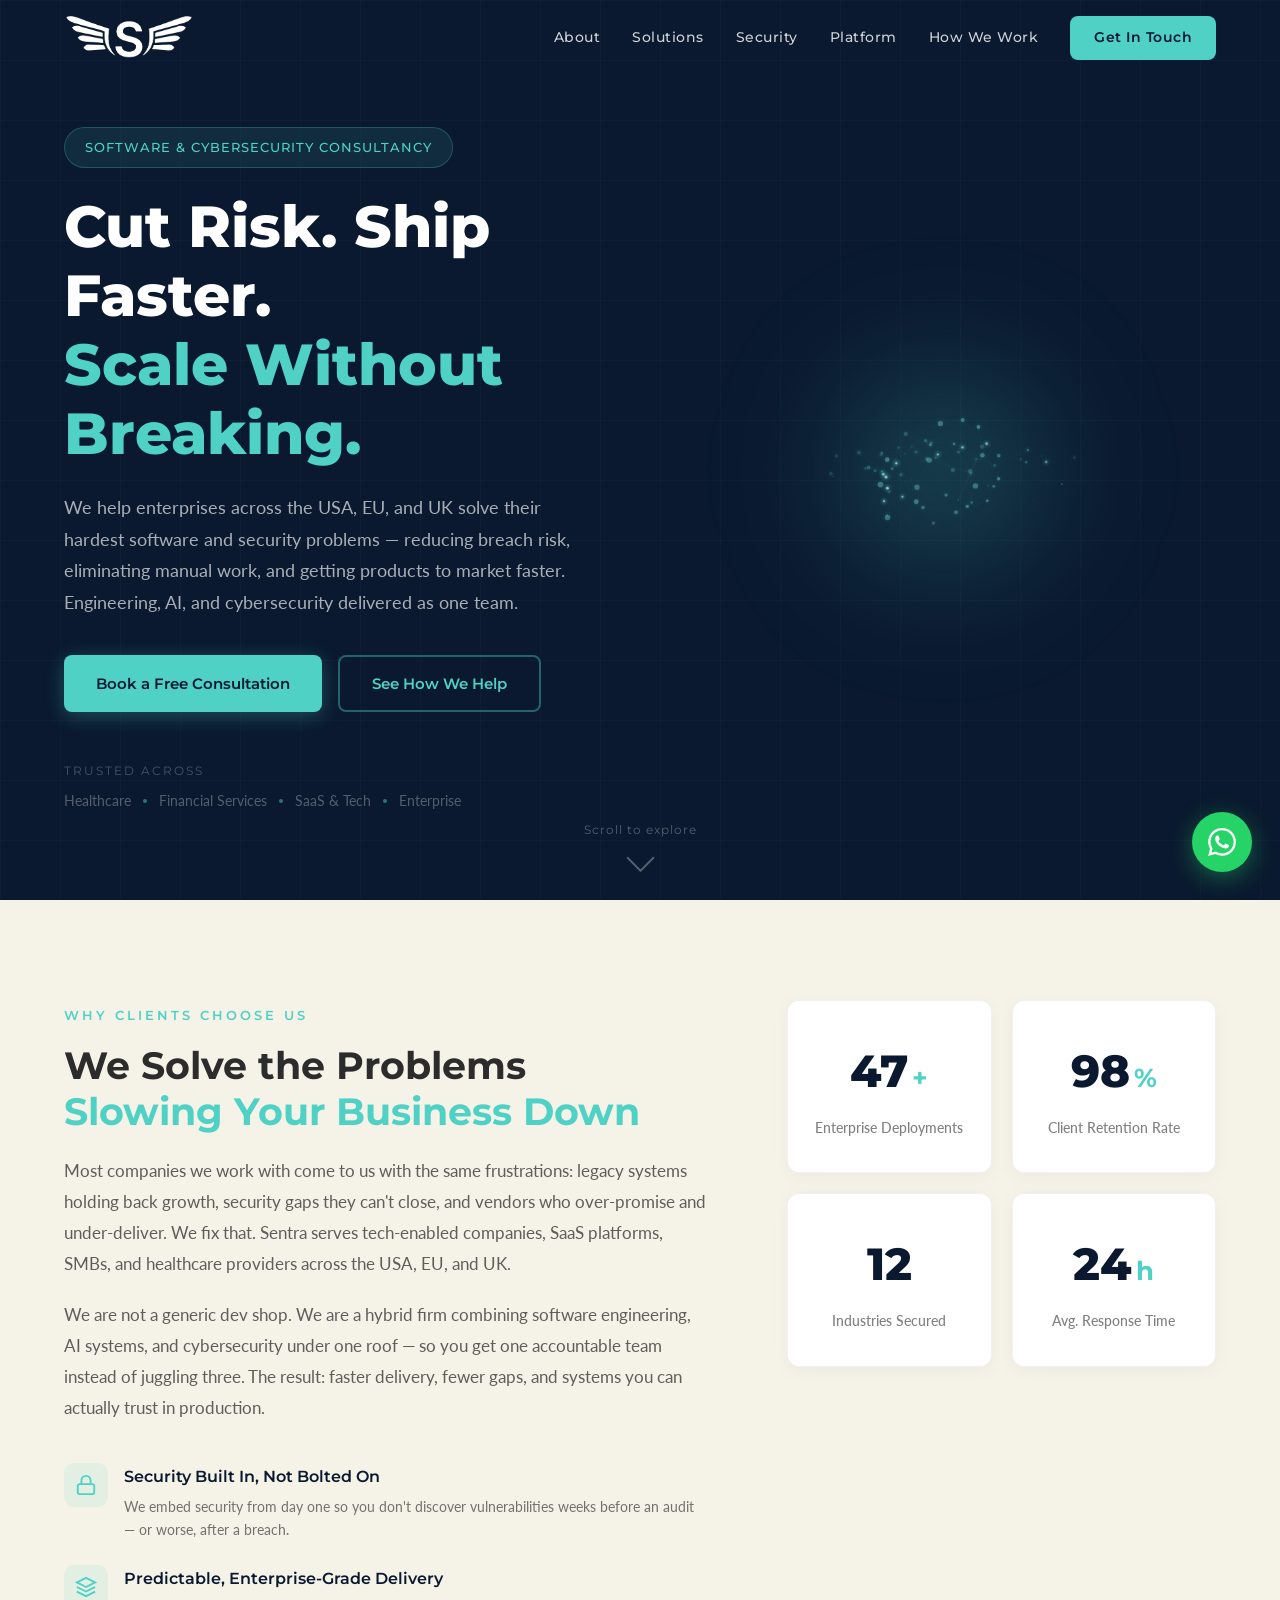
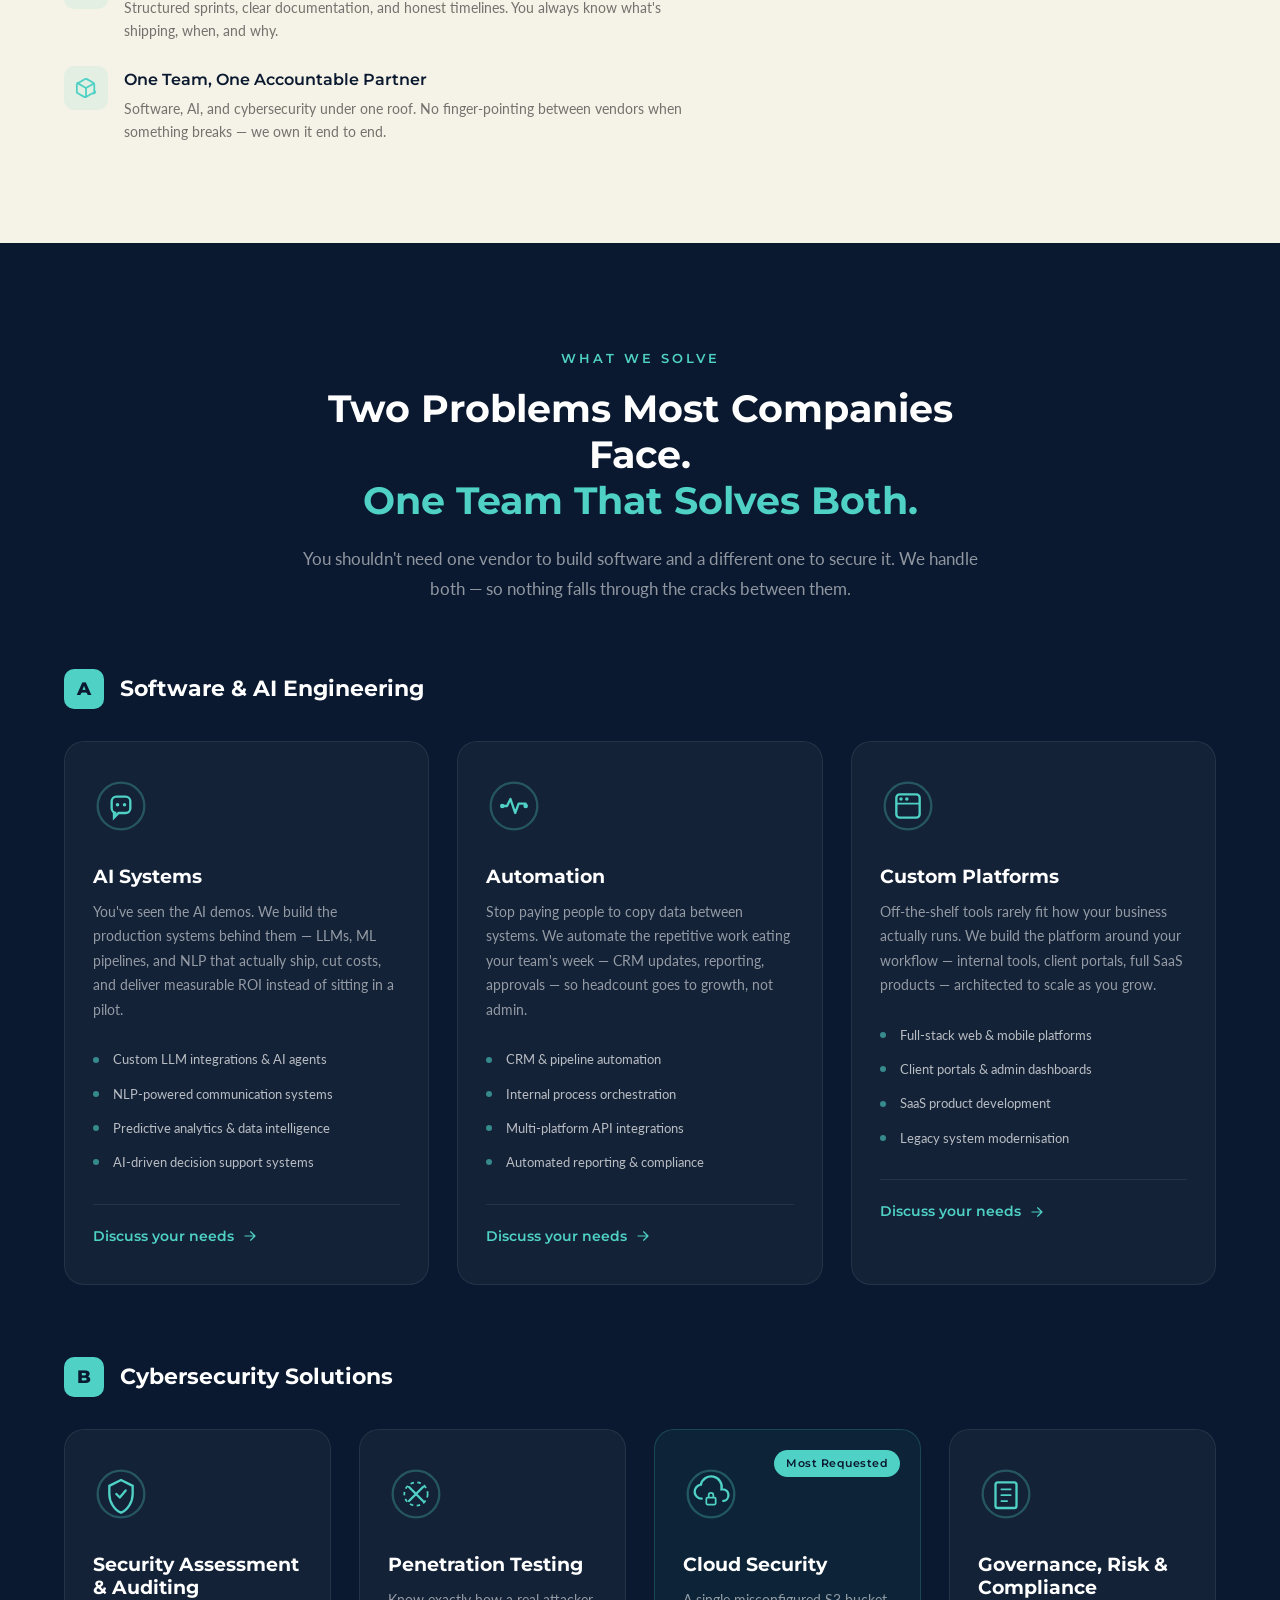
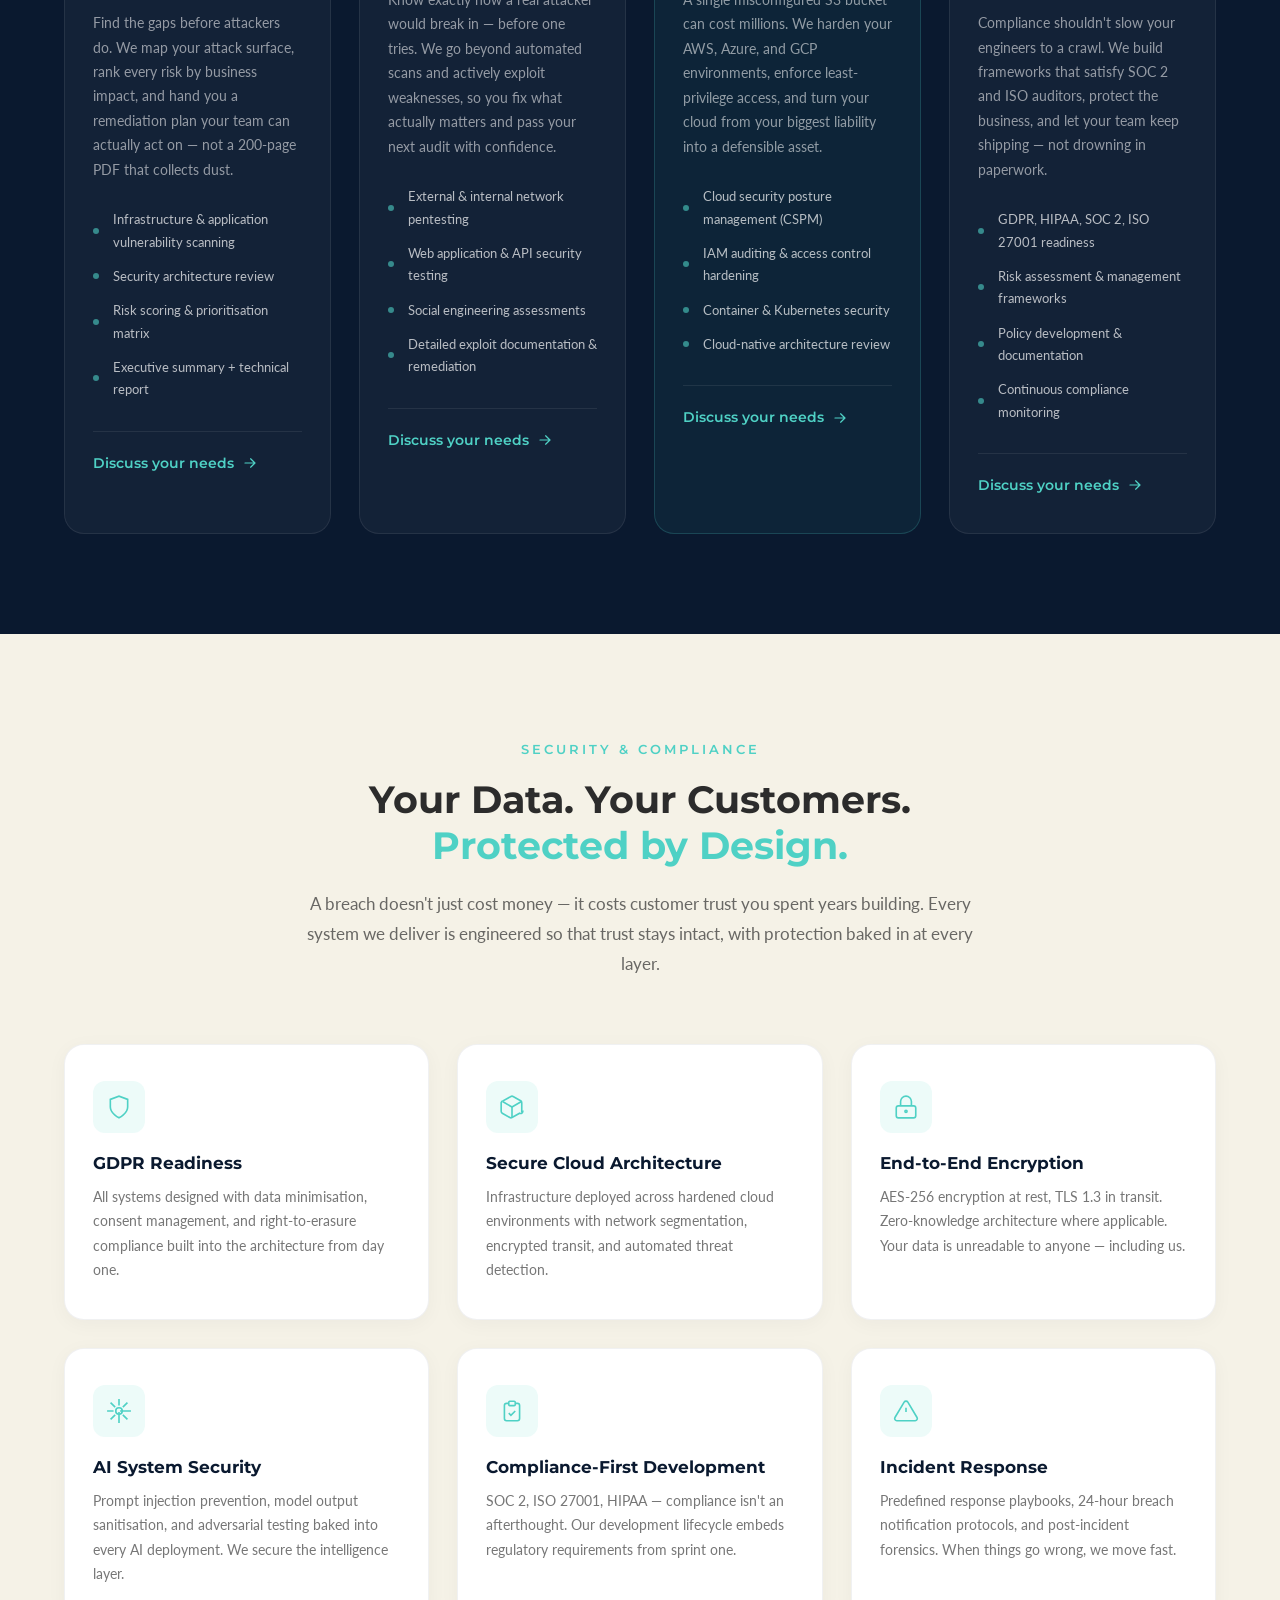
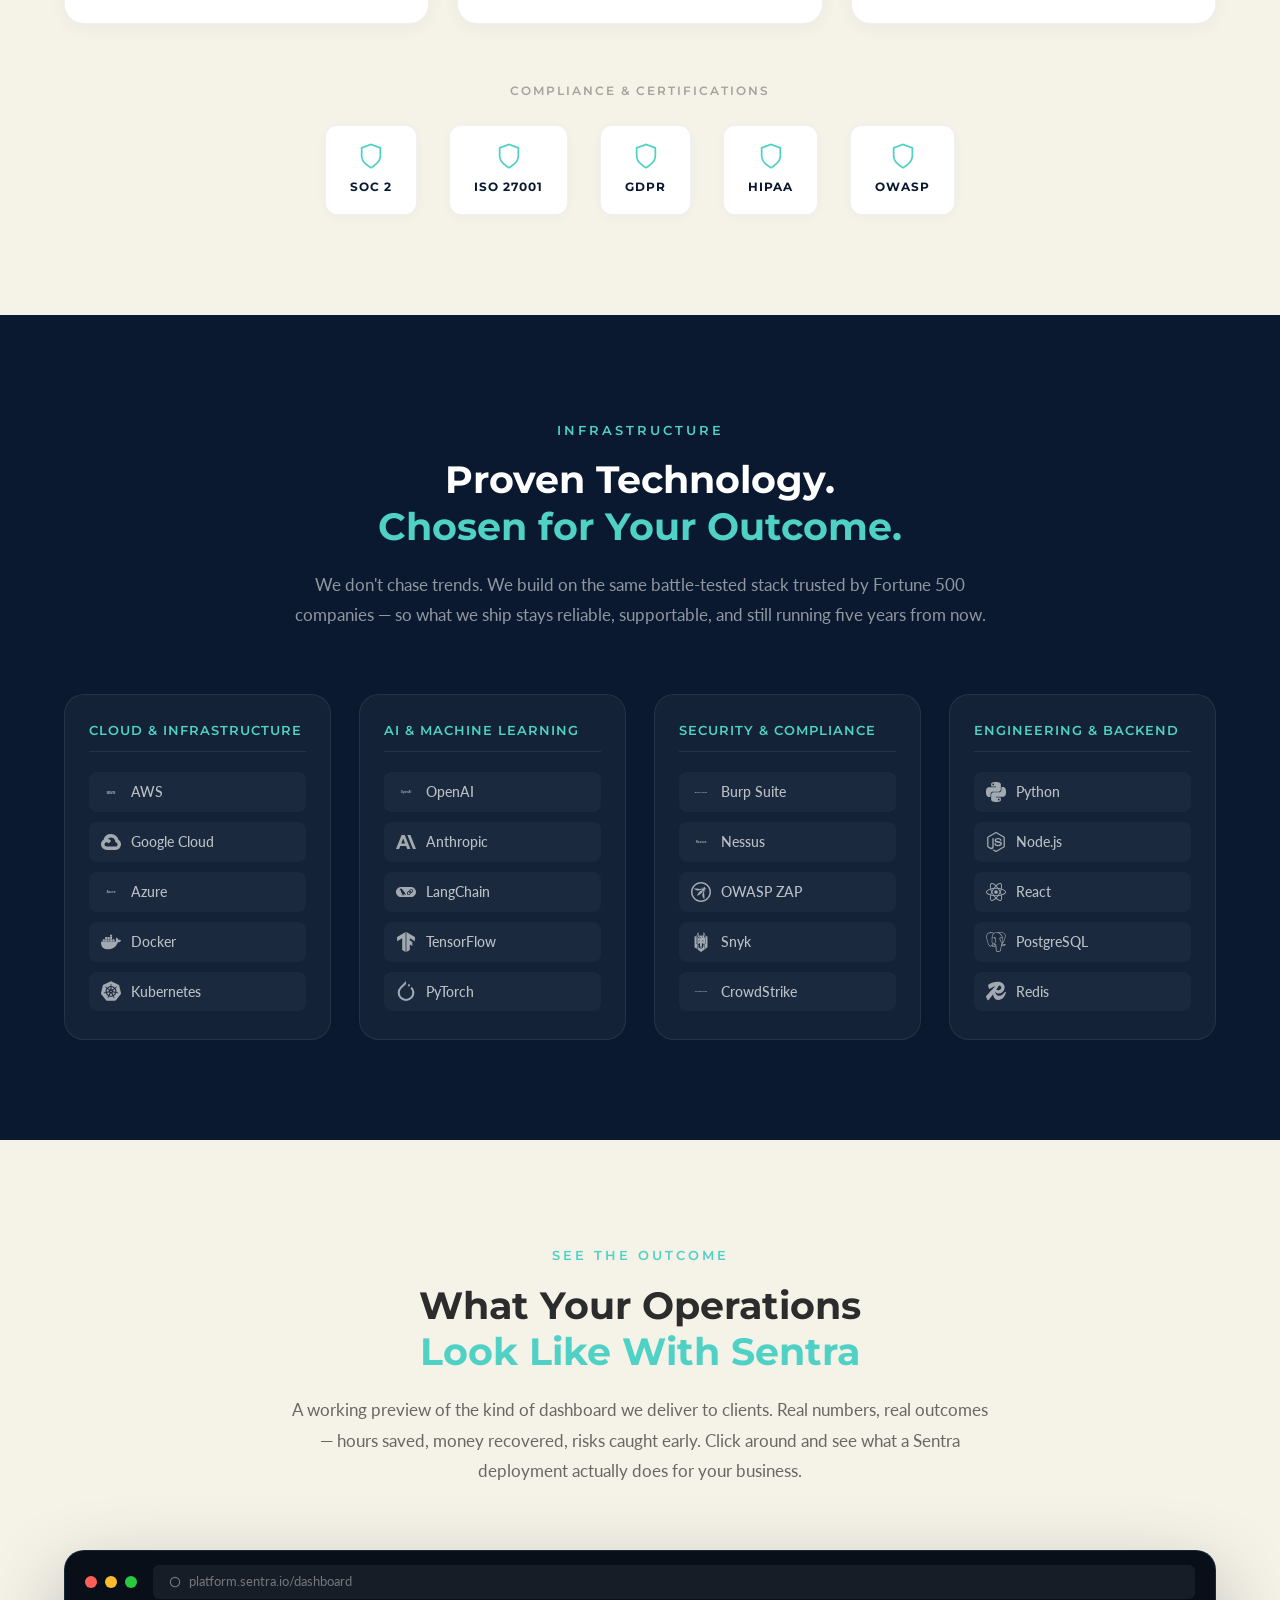
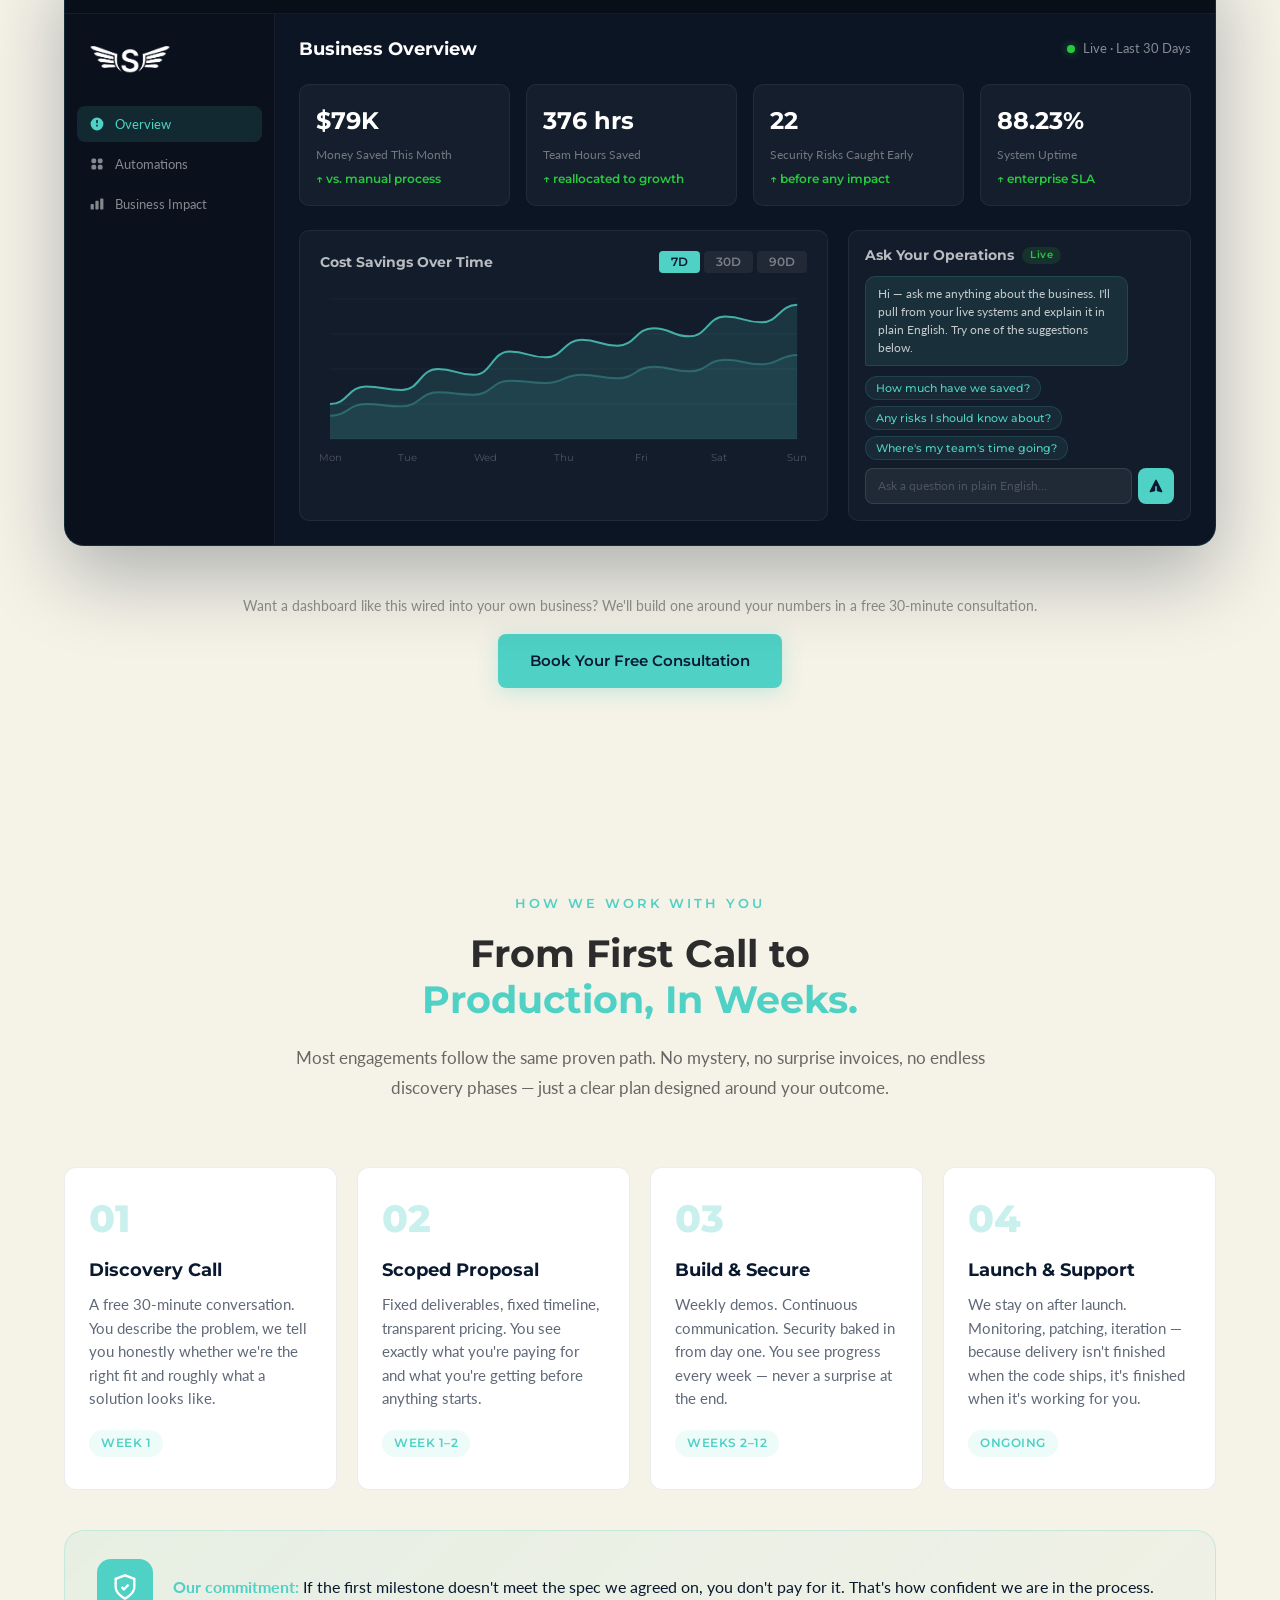
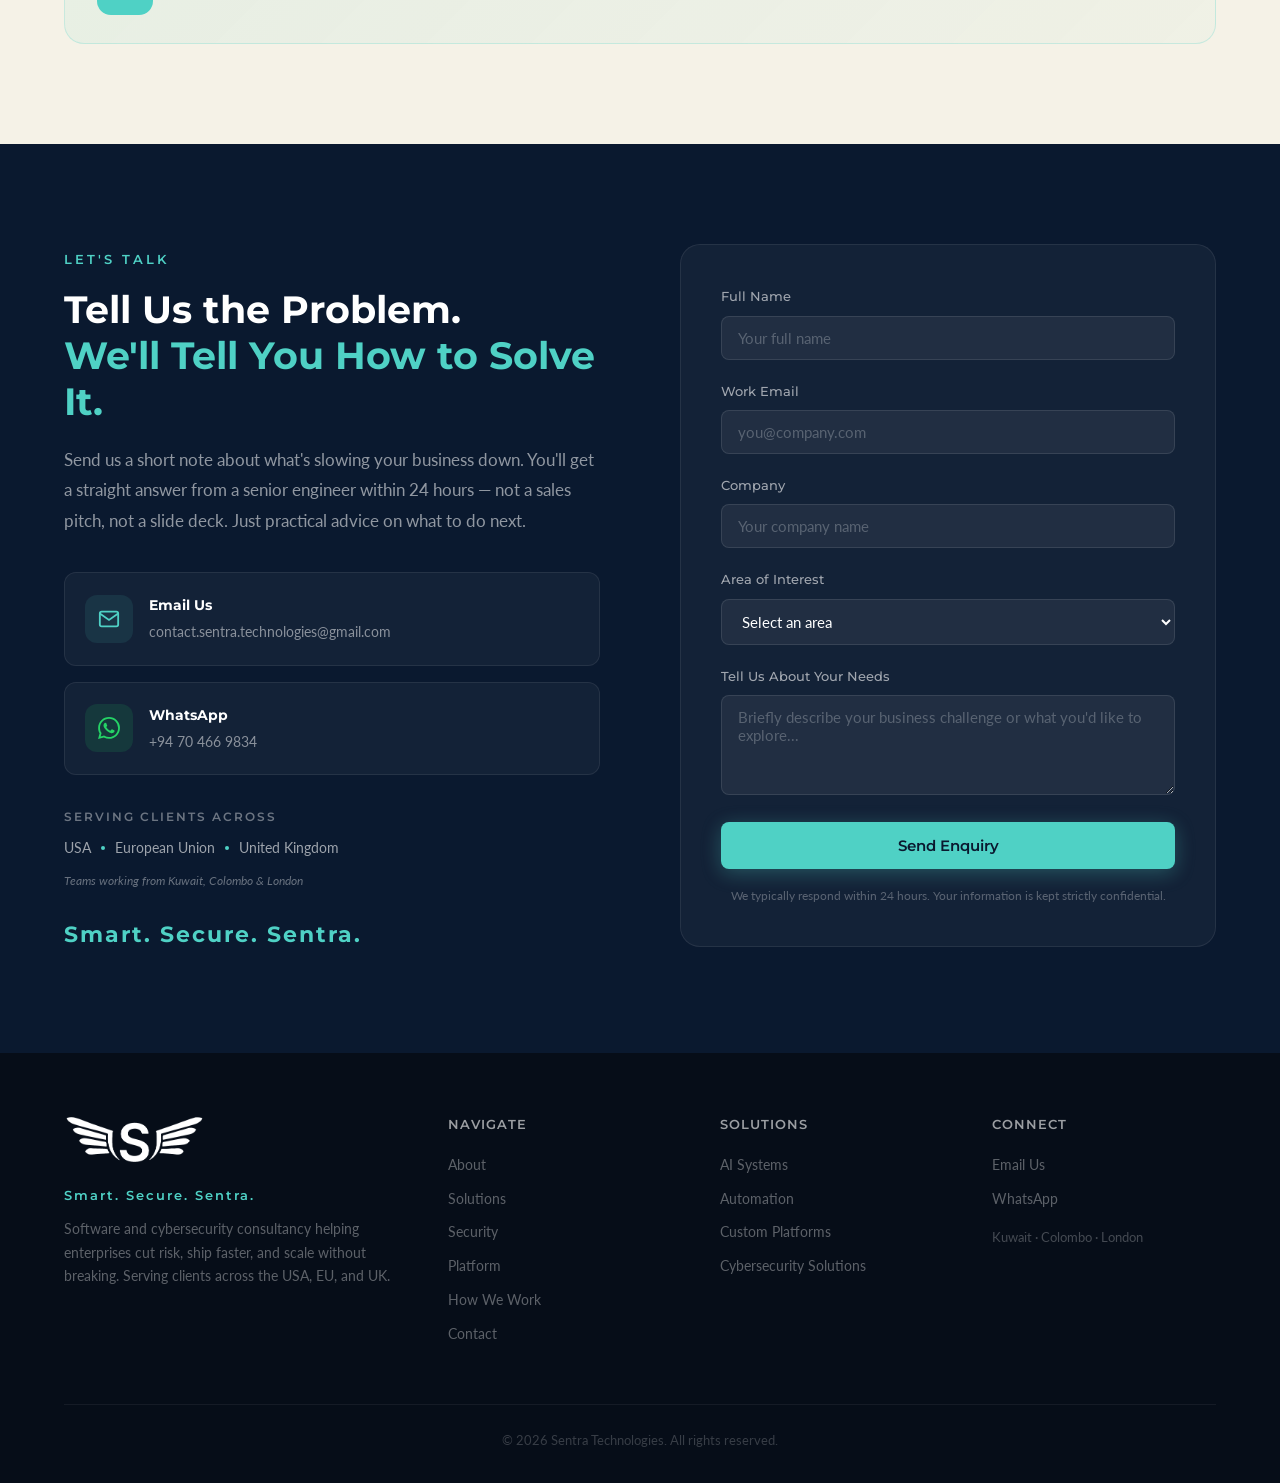
==== commit e840ff61: "Remove Proven Results section and dummy case studies - Drop #results section and nav link from index" ====
--- a/index.html
+++ b/index.html
@@ -28,7 +28,6 @@
                 <a href="#solutions" class="nav-link">Solutions</a>
                 <a href="#security" class="nav-link">Security</a>
                 <a href="#platform" class="nav-link">Platform</a>
-                <a href="#results" class="nav-link">Results</a>
                 <a href="#process" class="nav-link">How We Work</a>
                 <a href="#contact" class="nav-link nav-cta">Get In Touch</a>
             </div>
@@ -659,35 +658,6 @@
         </div>
     </section>
 
-    <!-- ===================== PROVEN RESULTS ===================== -->
-    <section class="section section-dark" id="results">
-        <div class="container">
-            <div class="section-header">
-                <span class="section-label section-label-light">The Numbers That Matter</span>
-                <h2 class="section-title section-title-light">Real Outcomes.<br><span class="text-accent">Measured in Dollars and Hours.</span></h2>
-                <p class="section-desc">We don't track vanity metrics. Here's what our clients actually see in the first 12 months — incidents down, deployments up, compliance tight, and real money back on the balance sheet.</p>
-            </div>
-            <div class="results-metrics">
-                <div class="result-metric">
-                    <span class="result-val">40%</span>
-                    <span class="result-label">Fewer security incidents in year one</span>
-                </div>
-                <div class="result-metric">
-                    <span class="result-val">3x</span>
-                    <span class="result-label">Faster product releases for our clients</span>
-                </div>
-                <div class="result-metric">
-                    <span class="result-val">99.9%</span>
-                    <span class="result-label">Audit-ready compliance, on demand</span>
-                </div>
-                <div class="result-metric">
-                    <span class="result-val">$2.1M</span>
-                    <span class="result-label">Average savings delivered per client</span>
-                </div>
-            </div>
-        </div>
-    </section>
-
     <!-- ===================== HOW WE WORK ===================== -->
     <section class="section section-light" id="process">
         <div class="container">
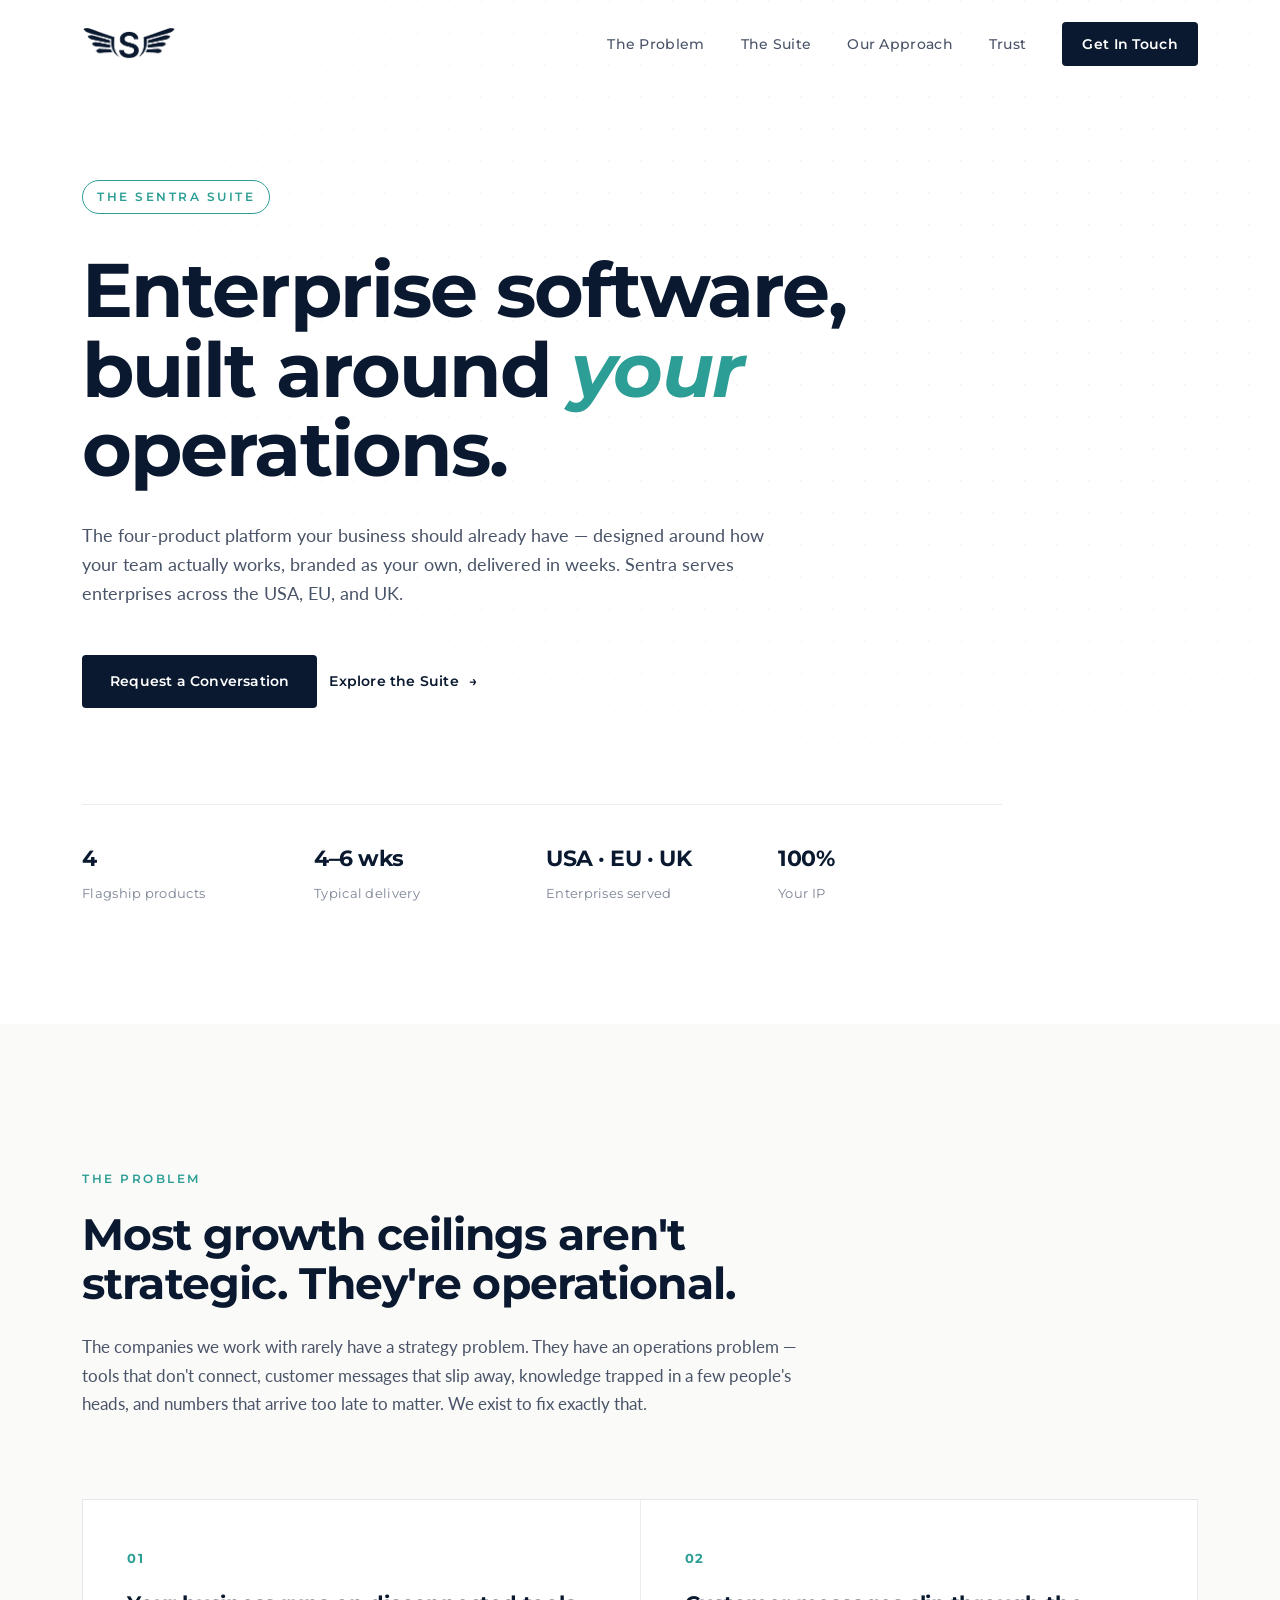
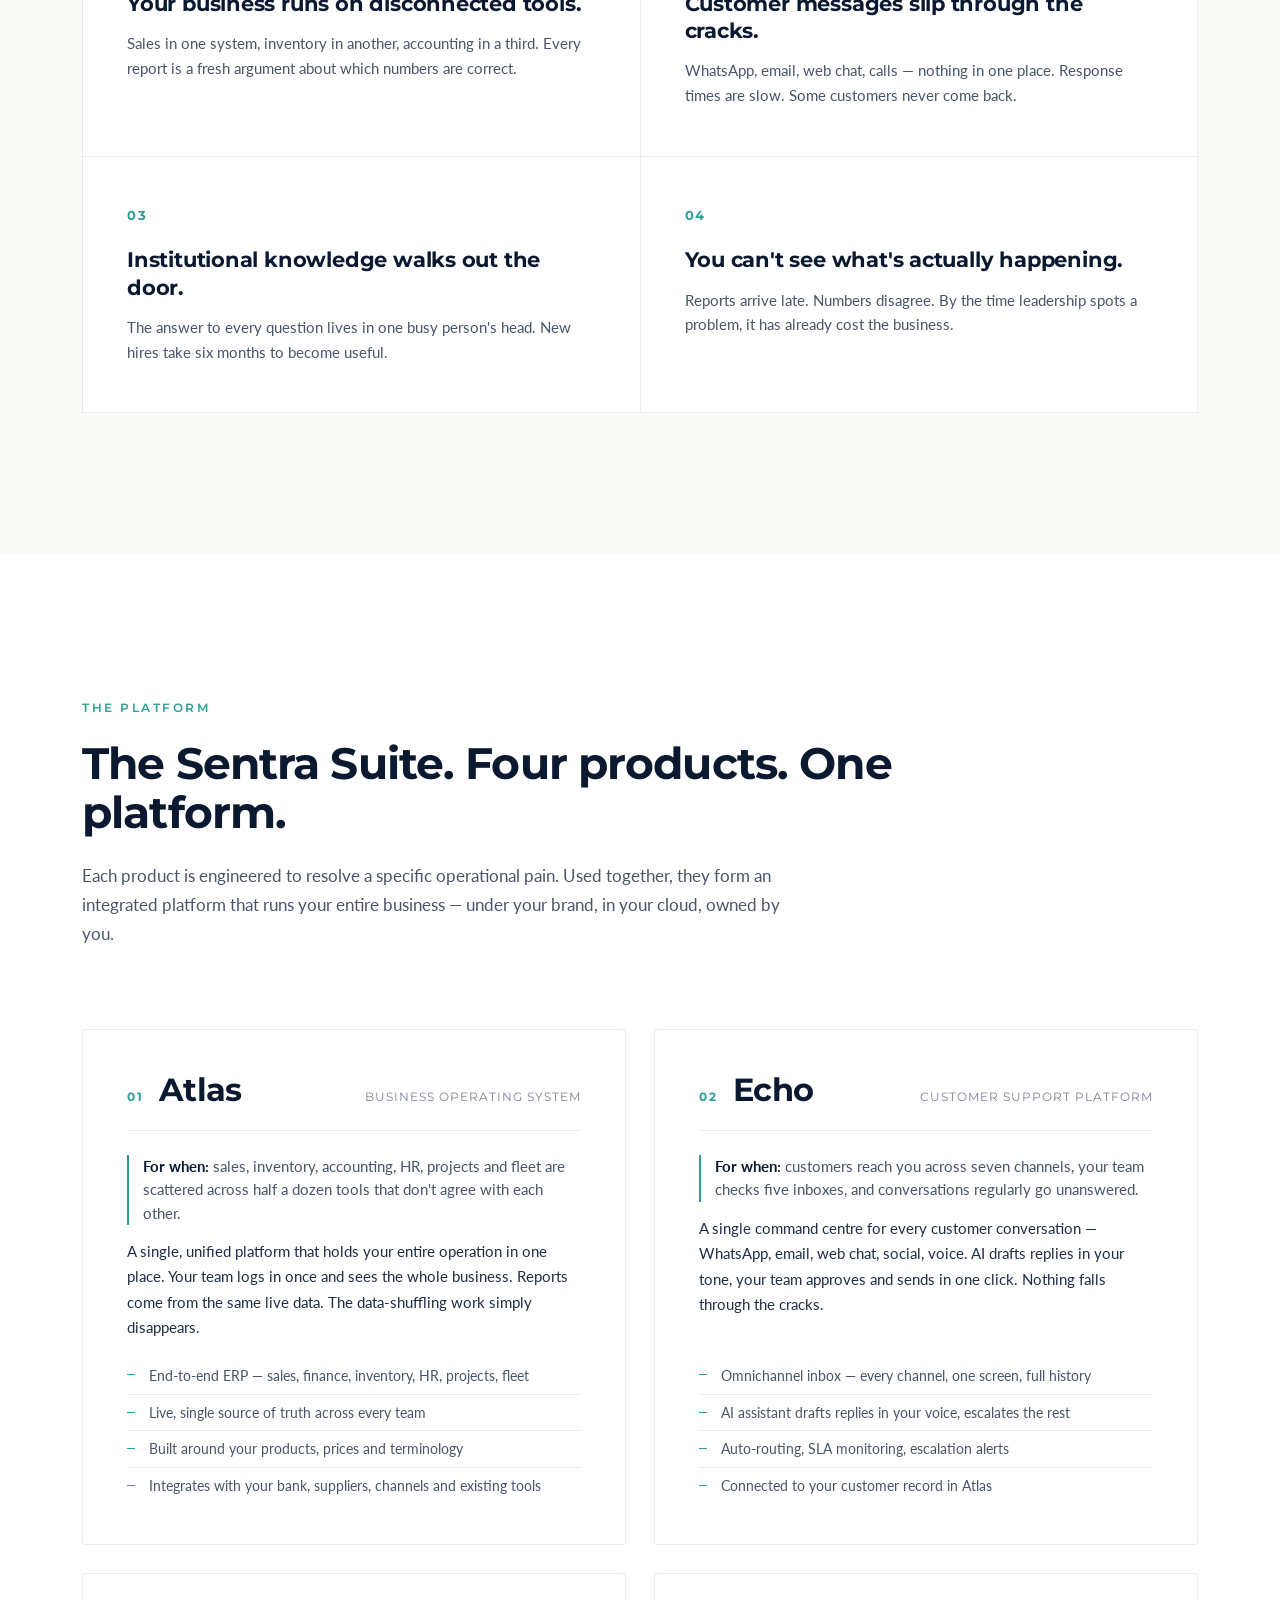
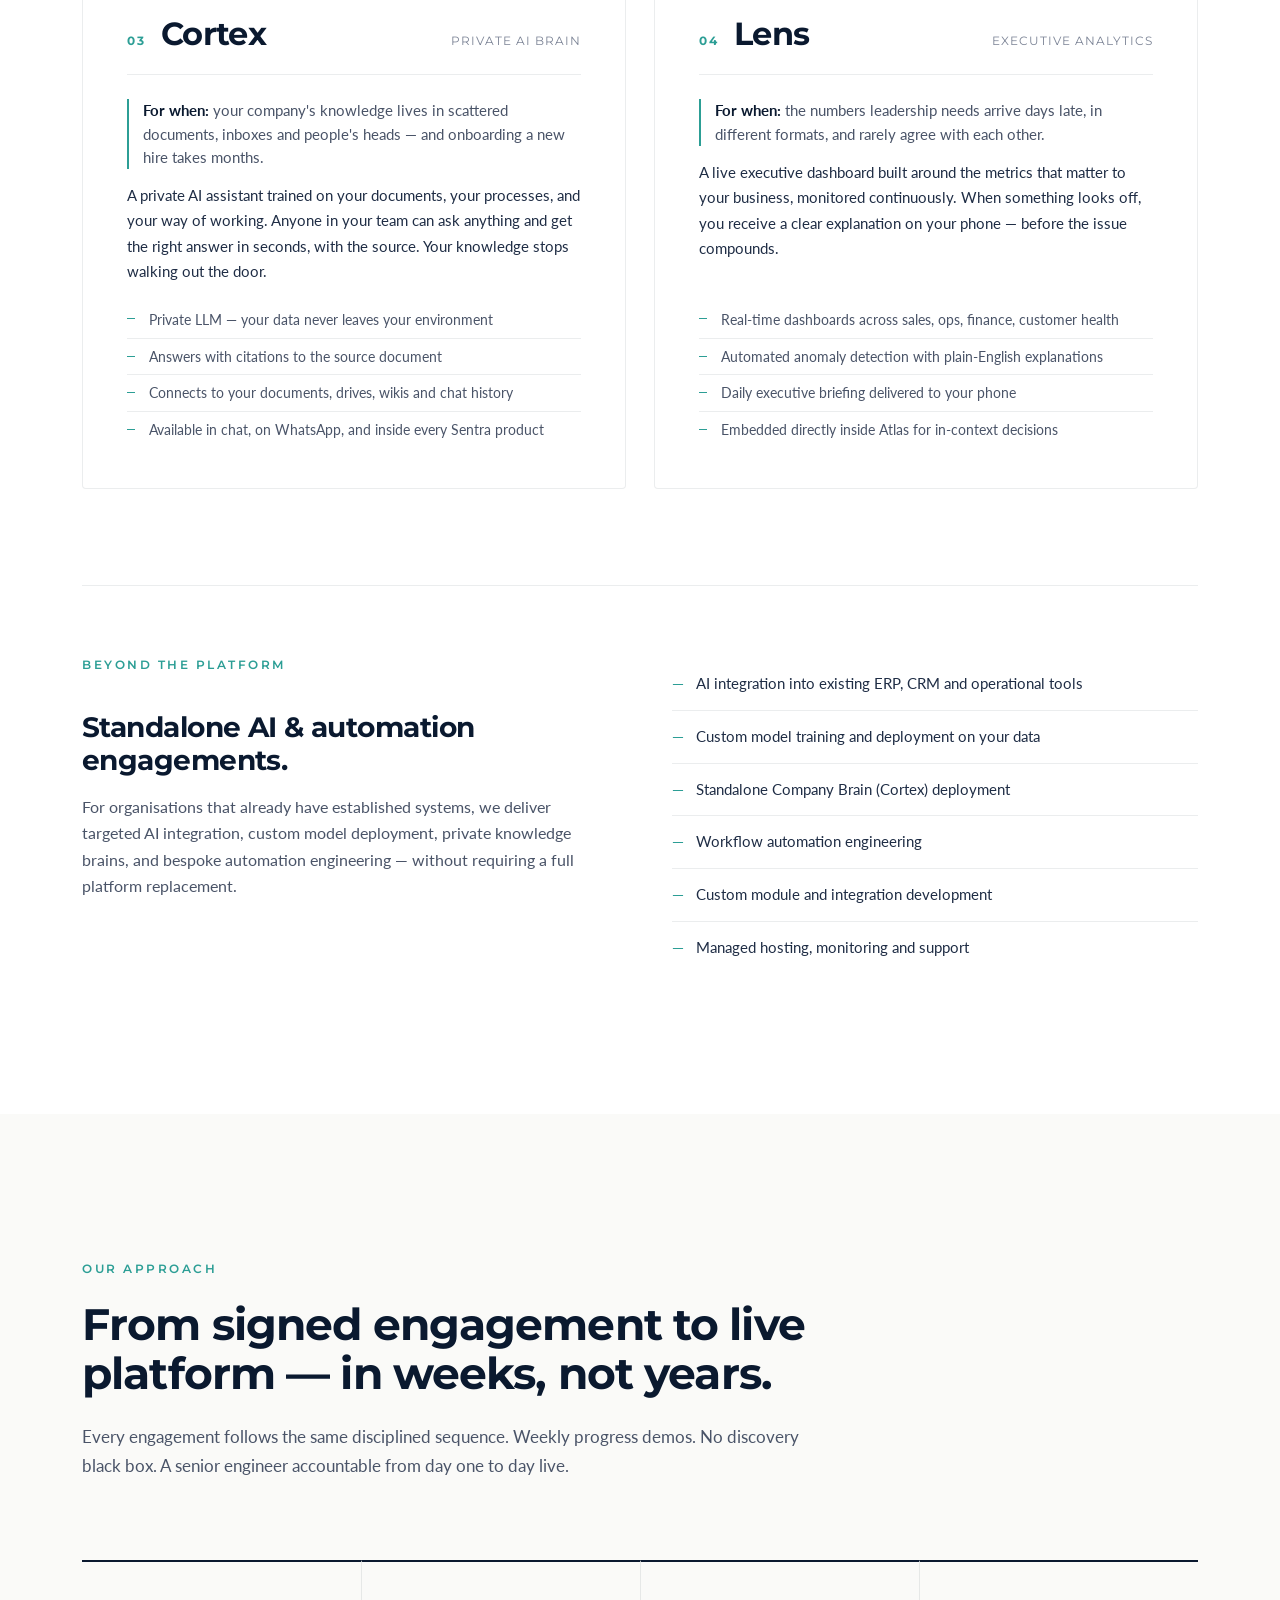
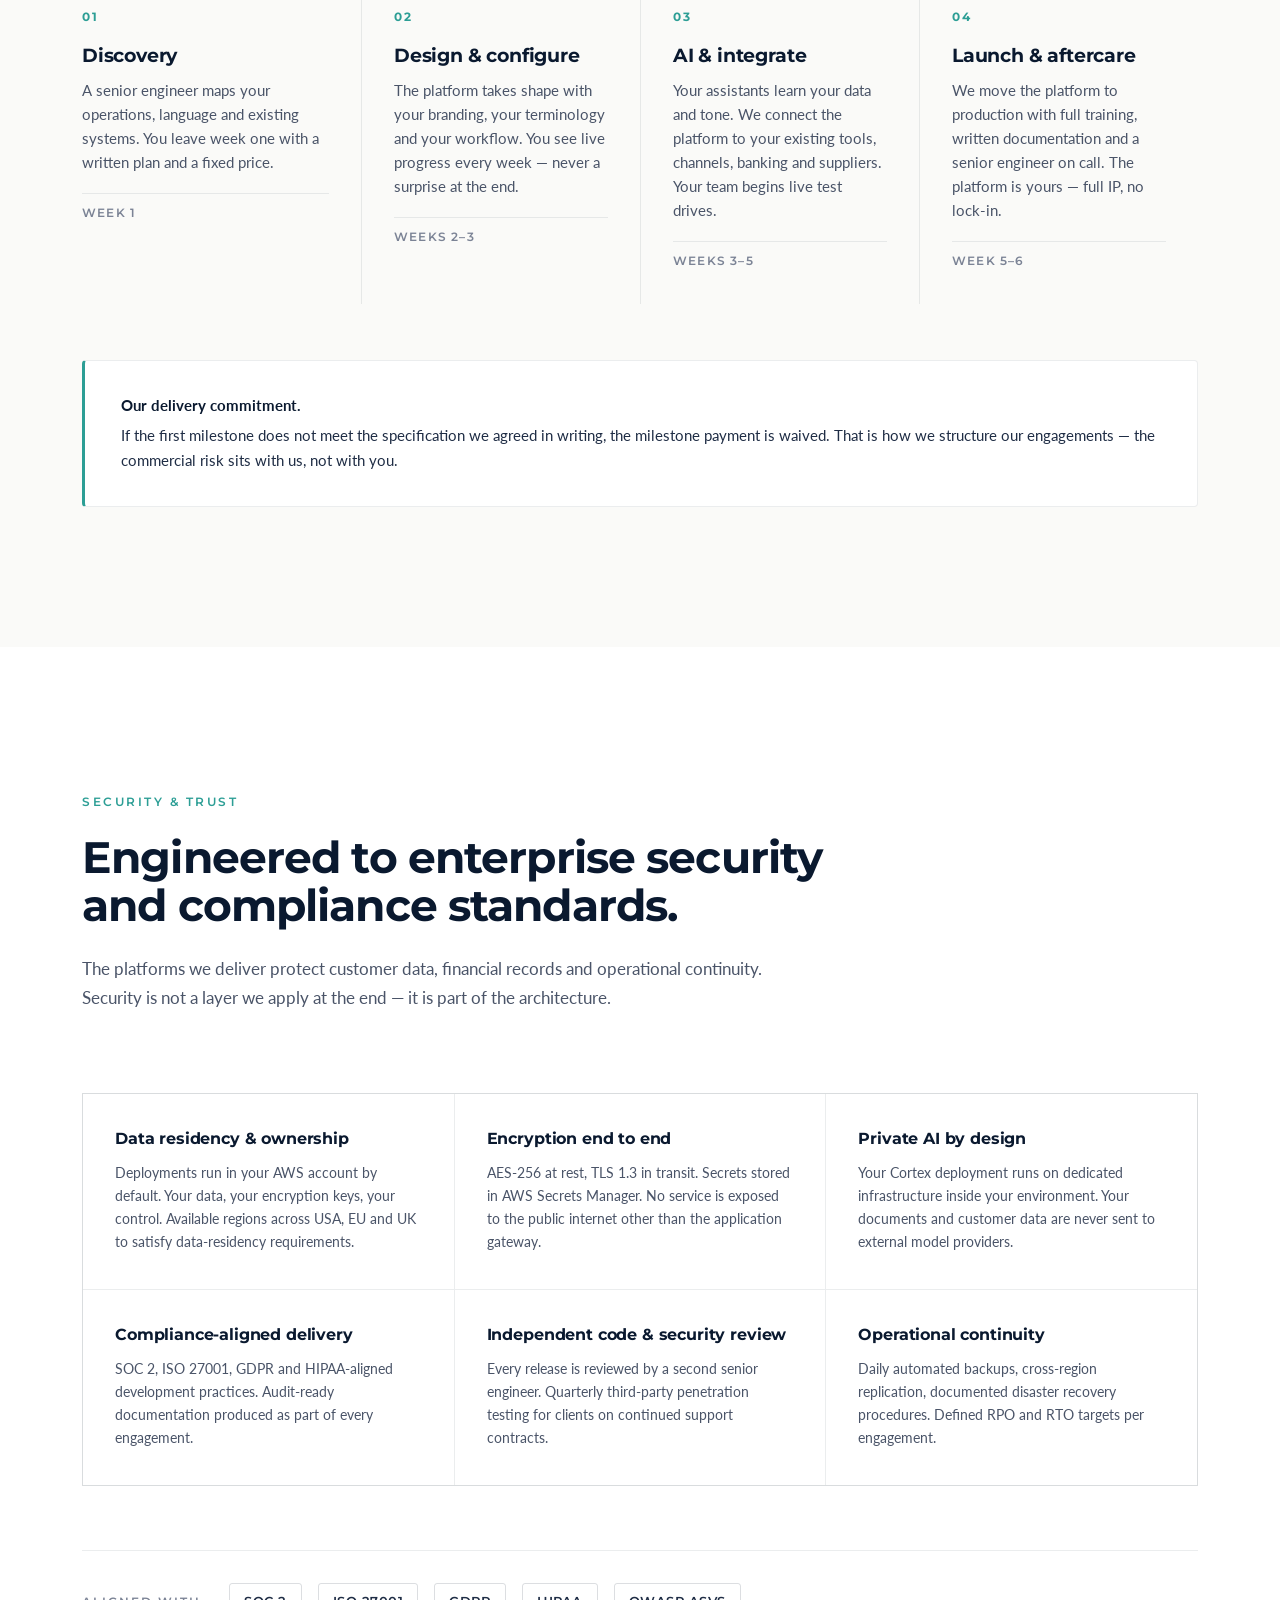
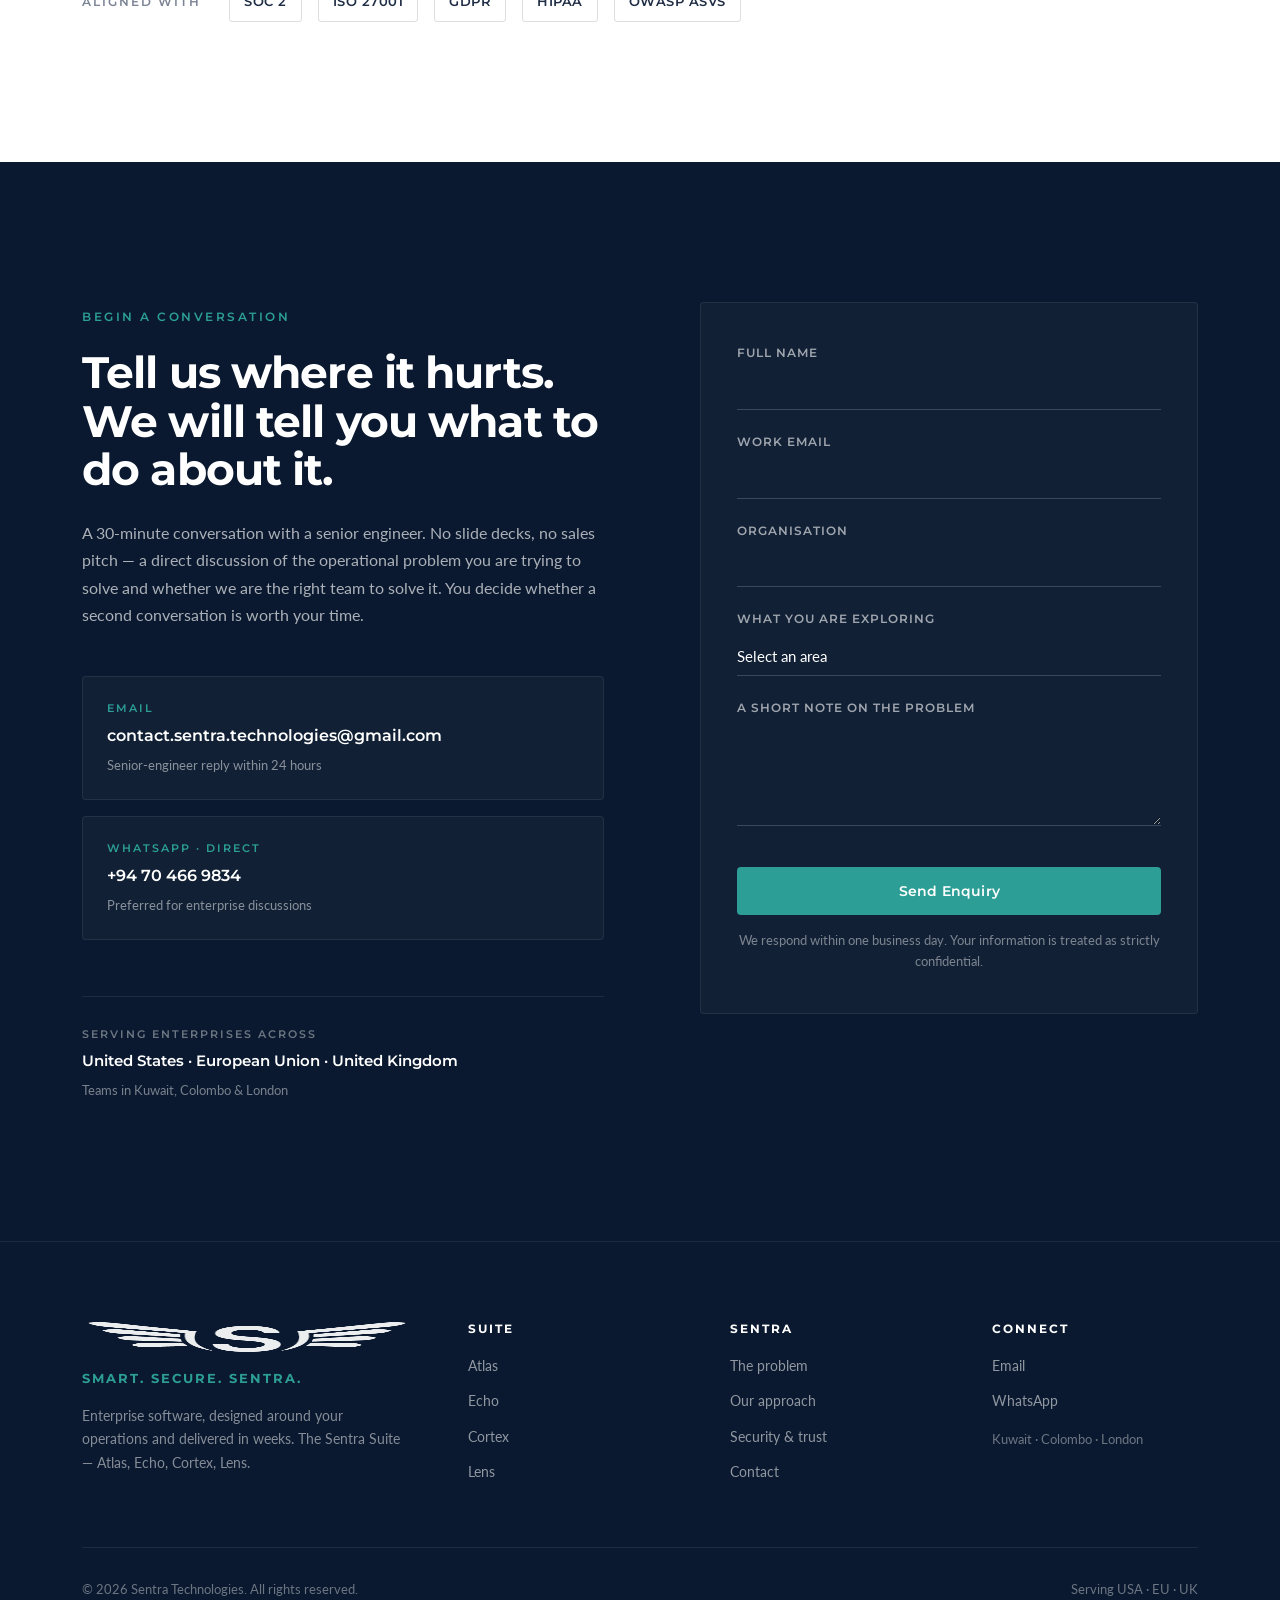
==== commit 7e7885c3: "Redesign website: minimal modern enterprise, pain-first, product-led - Repositions site around the S" ====
--- a/index.html
+++ b/index.html
@@ -3,8 +3,8 @@
 <head>
     <meta charset="UTF-8">
     <meta name="viewport" content="width=device-width, initial-scale=1.0">
-    <title>Sentra Technologies | Software & Cybersecurity That Solves Real Business Problems</title>
-    <meta name="description" content="Sentra Technologies helps enterprises across the USA, EU, and UK cut operational costs, eliminate security risk, and ship software faster. Software engineering, AI, and cybersecurity — delivered as one team. Smart. Secure. Sentra.">
+    <title>Sentra Technologies — Enterprise Software, Built Around Your Operations</title>
+    <meta name="description" content="Sentra Technologies builds the operating platform your enterprise should already have — designed around your workflow, branded as your own, delivered in weeks. Atlas, Echo, Cortex, Lens — the Sentra Suite.">
     <link rel="preconnect" href="https://fonts.googleapis.com">
     <link rel="preconnect" href="https://fonts.gstatic.com" crossorigin>
     <link href="https://fonts.googleapis.com/css2?family=Montserrat:wght@400;500;600;700;800&family=Lato:wght@300;400;700&display=swap" rel="stylesheet">
@@ -24,11 +24,10 @@
                 <span></span><span></span><span></span>
             </button>
             <div class="nav-menu" id="navMenu">
-                <a href="#about" class="nav-link">About</a>
-                <a href="#solutions" class="nav-link">Solutions</a>
-                <a href="#security" class="nav-link">Security</a>
-                <a href="#platform" class="nav-link">Platform</a>
-                <a href="#process" class="nav-link">How We Work</a>
+                <a href="#problems" class="nav-link">The Problem</a>
+                <a href="#suite" class="nav-link">The Suite</a>
+                <a href="#approach" class="nav-link">Our Approach</a>
+                <a href="#trust" class="nav-link">Trust</a>
                 <a href="#contact" class="nav-link nav-cta">Get In Touch</a>
             </div>
         </div>
@@ -36,762 +35,328 @@
 
     <!-- ===================== HERO ===================== -->
     <section class="hero" id="hero">
-        <div class="hero-bg-grid"></div>
         <div class="hero-container">
-            <div class="hero-content">
-                <div class="hero-badge">Software &amp; Cybersecurity Consultancy</div>
-                <h1 class="hero-title">
-                    Cut Risk. Ship Faster.<br>
-                    <span class="hero-title-accent">Scale Without Breaking.</span>
-                </h1>
-                <p class="hero-subtitle">
-                    We help enterprises across the USA, EU, and UK solve their hardest software and security problems — reducing breach risk, eliminating manual work, and getting products to market faster. Engineering, AI, and cybersecurity delivered as one team.
+            <div class="hero-eyebrow">The Sentra Suite</div>
+            <h1 class="hero-title">
+                Enterprise software,<br>
+                built around <em>your</em> operations.
+            </h1>
+            <p class="hero-subtitle">
+                The four-product platform your business should already have &mdash; designed around how your team actually works, branded as your own, delivered in weeks. Sentra serves enterprises across the USA, EU, and UK.
+            </p>
+            <div class="hero-cta-group">
+                <a href="#contact" class="btn btn-primary">Request a Conversation</a>
+                <a href="#suite" class="btn btn-ghost">Explore the Suite <span class="btn-arrow">&rarr;</span></a>
+            </div>
+            <div class="hero-meta">
+                <div class="hero-meta-item">
+                    <span class="hm-num">4</span>
+                    <span class="hm-lbl">Flagship products</span>
+                </div>
+                <div class="hero-meta-item">
+                    <span class="hm-num">4&ndash;6 wks</span>
+                    <span class="hm-lbl">Typical delivery</span>
+                </div>
+                <div class="hero-meta-item">
+                    <span class="hm-num">USA &middot; EU &middot; UK</span>
+                    <span class="hm-lbl">Enterprises served</span>
+                </div>
+                <div class="hero-meta-item">
+                    <span class="hm-num">100%</span>
+                    <span class="hm-lbl">Your IP</span>
+                </div>
+            </div>
+        </div>
+    </section>
+
+    <!-- ===================== PROBLEMS / PAINS ===================== -->
+    <section class="section problems" id="problems">
+        <div class="container">
+            <div class="section-head">
+                <span class="eyebrow">The problem</span>
+                <h2 class="section-title">Most growth ceilings aren't strategic. They're operational.</h2>
+                <p class="section-lede">
+                    The companies we work with rarely have a strategy problem. They have an operations problem &mdash; tools that don't connect, customer messages that slip away, knowledge trapped in a few people's heads, and numbers that arrive too late to matter. We exist to fix exactly that.
                 </p>
-                <div class="hero-cta-group">
-                    <a href="#contact" class="btn btn-primary">Book a Free Consultation</a>
-                    <a href="#solutions" class="btn btn-outline">See How We Help</a>
-                </div>
-                <div class="hero-trust">
-                    <span class="hero-trust-label">Trusted across</span>
-                    <div class="hero-trust-items">
-                        <span>Healthcare</span>
-                        <span class="trust-dot"></span>
-                        <span>Financial Services</span>
-                        <span class="trust-dot"></span>
-                        <span>SaaS &amp; Tech</span>
-                        <span class="trust-dot"></span>
-                        <span>Enterprise</span>
-                    </div>
-                </div>
-            </div>
-            <div class="hero-visual">
-                <canvas id="brainCanvas"></canvas>
-                <div class="hero-visual-glow"></div>
-            </div>
-        </div>
-        <div class="hero-scroll-indicator">
-            <span>Scroll to explore</span>
-            <div class="scroll-arrow"></div>
-        </div>
-    </section>
-
-    <!-- ===================== ABOUT ===================== -->
-    <section class="section section-light" id="about">
-        <div class="container">
-            <div class="about-grid">
-                <div class="about-content">
-                    <span class="section-label">Why Clients Choose Us</span>
-                    <h2 class="section-title">We Solve the Problems<br><span class="text-accent">Slowing Your Business Down</span></h2>
-                    <p class="about-text">
-                        Most companies we work with come to us with the same frustrations: legacy systems holding back growth, security gaps they can't close, and vendors who over-promise and under-deliver. We fix that. Sentra serves tech-enabled companies, SaaS platforms, SMBs, and healthcare providers across the USA, EU, and UK.
-                    </p>
-                    <p class="about-text">
-                        We are not a generic dev shop. We are a hybrid firm combining software engineering, AI systems, and cybersecurity under one roof — so you get one accountable team instead of juggling three. The result: faster delivery, fewer gaps, and systems you can actually trust in production.
-                    </p>
-                    <div class="about-values">
-                        <div class="value-item">
-                            <div class="value-icon">
-                                <svg viewBox="0 0 24 24" fill="none" stroke="currentColor" stroke-width="2"><rect x="3" y="11" width="18" height="11" rx="2"/><path d="M7 11V7a5 5 0 0110 0v4"/></svg>
-                            </div>
-                            <div>
-                                <strong>Security Built In, Not Bolted On</strong>
-                                <p>We embed security from day one so you don't discover vulnerabilities weeks before an audit — or worse, after a breach.</p>
-                            </div>
-                        </div>
-                        <div class="value-item">
-                            <div class="value-icon">
-                                <svg viewBox="0 0 24 24" fill="none" stroke="currentColor" stroke-width="2"><path d="M12 2L2 7l10 5 10-5-10-5z"/><path d="M2 17l10 5 10-5"/><path d="M2 12l10 5 10-5"/></svg>
-                            </div>
-                            <div>
-                                <strong>Predictable, Enterprise-Grade Delivery</strong>
-                                <p>Structured sprints, clear documentation, and honest timelines. You always know what's shipping, when, and why.</p>
-                            </div>
-                        </div>
-                        <div class="value-item">
-                            <div class="value-icon">
-                                <svg viewBox="0 0 24 24" fill="none" stroke="currentColor" stroke-width="2"><path d="M21 16V8a2 2 0 00-1-1.73l-7-4a2 2 0 00-2 0l-7 4A2 2 0 002 8v8a2 2 0 001 1.73l7 4a2 2 0 002 0l7-4A2 2 0 0022 16z"/><polyline points="3.27 6.96 12 12.01 20.73 6.96"/><line x1="12" y1="22.08" x2="12" y2="12"/></svg>
-                            </div>
-                            <div>
-                                <strong>One Team, One Accountable Partner</strong>
-                                <p>Software, AI, and cybersecurity under one roof. No finger-pointing between vendors when something breaks — we own it end to end.</p>
-                            </div>
-                        </div>
-                    </div>
-                </div>
-                <div class="about-stats">
-                    <div class="stat-card">
-                        <div class="stat-number" data-target="47">0</div>
-                        <div class="stat-suffix">+</div>
-                        <div class="stat-label">Enterprise Deployments</div>
-                    </div>
-                    <div class="stat-card">
-                        <div class="stat-number" data-target="98">0</div>
-                        <div class="stat-suffix">%</div>
-                        <div class="stat-label">Client Retention Rate</div>
-                    </div>
-                    <div class="stat-card">
-                        <div class="stat-number" data-target="12">0</div>
-                        <div class="stat-suffix"></div>
-                        <div class="stat-label">Industries Secured</div>
-                    </div>
-                    <div class="stat-card">
-                        <div class="stat-number" data-target="24">0</div>
-                        <div class="stat-suffix">h</div>
-                        <div class="stat-label">Avg. Response Time</div>
-                    </div>
-                </div>
-            </div>
-        </div>
-    </section>
-
-    <!-- ===================== SOLUTIONS ===================== -->
-    <section class="section section-dark" id="solutions">
-        <div class="container">
-            <div class="section-header">
-                <span class="section-label section-label-light">What We Solve</span>
-                <h2 class="section-title section-title-light">Two Problems Most Companies Face.<br><span class="text-accent">One Team That Solves Both.</span></h2>
-                <p class="section-desc">You shouldn't need one vendor to build software and a different one to secure it. We handle both — so nothing falls through the cracks between them.</p>
-            </div>
-
-            <!-- Pillar A: Software & AI -->
-            <div class="pillar-label">
-                <span class="pillar-letter">A</span>
-                <h3 class="pillar-title">Software &amp; AI Engineering</h3>
-            </div>
-            <div class="solutions-grid solutions-grid-3">
-                <div class="solution-card" data-solution="ai-systems">
-                    <div class="solution-icon-wrap">
-                        <svg viewBox="0 0 48 48" fill="none">
-                            <circle cx="24" cy="24" r="20" stroke="#4FD1C5" stroke-width="2" opacity="0.3"/>
-                            <path d="M16 20C16 17.79 17.79 16 20 16H28C30.21 16 32 17.79 32 20V26C32 28.21 30.21 30 28 30H22L18 34V30H20C17.79 30 16 28.21 16 26V20Z" stroke="#4FD1C5" stroke-width="2"/>
-                            <circle cx="21" cy="23" r="1.5" fill="#4FD1C5"/>
-                            <circle cx="27" cy="23" r="1.5" fill="#4FD1C5"/>
-                        </svg>
-                    </div>
-                    <h3 class="solution-title">AI Systems</h3>
-                    <p class="solution-desc">You've seen the AI demos. We build the production systems behind them — LLMs, ML pipelines, and NLP that actually ship, cut costs, and deliver measurable ROI instead of sitting in a pilot.</p>
-                    <ul class="solution-features">
-                        <li>Custom LLM integrations &amp; AI agents</li>
-                        <li>NLP-powered communication systems</li>
-                        <li>Predictive analytics &amp; data intelligence</li>
-                        <li>AI-driven decision support systems</li>
+            </div>
+
+            <div class="problem-list">
+                <div class="problem-item">
+                    <span class="pl-num">01</span>
+                    <h3>Your business runs on disconnected tools.</h3>
+                    <p>Sales in one system, inventory in another, accounting in a third. Every report is a fresh argument about which numbers are correct.</p>
+                </div>
+                <div class="problem-item">
+                    <span class="pl-num">02</span>
+                    <h3>Customer messages slip through the cracks.</h3>
+                    <p>WhatsApp, email, web chat, calls &mdash; nothing in one place. Response times are slow. Some customers never come back.</p>
+                </div>
+                <div class="problem-item">
+                    <span class="pl-num">03</span>
+                    <h3>Institutional knowledge walks out the door.</h3>
+                    <p>The answer to every question lives in one busy person's head. New hires take six months to become useful.</p>
+                </div>
+                <div class="problem-item">
+                    <span class="pl-num">04</span>
+                    <h3>You can't see what's actually happening.</h3>
+                    <p>Reports arrive late. Numbers disagree. By the time leadership spots a problem, it has already cost the business.</p>
+                </div>
+            </div>
+        </div>
+    </section>
+
+    <!-- ===================== SENTRA SUITE ===================== -->
+    <section class="section suite" id="suite">
+        <div class="container">
+            <div class="section-head">
+                <span class="eyebrow">The platform</span>
+                <h2 class="section-title">The Sentra Suite. Four products. One platform.</h2>
+                <p class="section-lede">
+                    Each product is engineered to resolve a specific operational pain. Used together, they form an integrated platform that runs your entire business &mdash; under your brand, in your cloud, owned by you.
+                </p>
+            </div>
+
+            <div class="suite-grid">
+                <article class="suite-product">
+                    <div class="sp-head">
+                        <span class="sp-marker">01</span>
+                        <h3 class="sp-name">Atlas</h3>
+                        <span class="sp-tag">Business Operating System</span>
+                    </div>
+                    <p class="sp-pain"><strong>For when:</strong> sales, inventory, accounting, HR, projects and fleet are scattered across half a dozen tools that don't agree with each other.</p>
+                    <p class="sp-body">A single, unified platform that holds your entire operation in one place. Your team logs in once and sees the whole business. Reports come from the same live data. The data-shuffling work simply disappears.</p>
+                    <ul class="sp-points">
+                        <li>End-to-end ERP &mdash; sales, finance, inventory, HR, projects, fleet</li>
+                        <li>Live, single source of truth across every team</li>
+                        <li>Built around your products, prices and terminology</li>
+                        <li>Integrates with your bank, suppliers, channels and existing tools</li>
                     </ul>
-                    <div class="solution-footer">
-                        <a href="#contact" class="solution-link">Discuss your needs <svg viewBox="0 0 20 20" fill="currentColor" width="16"><path fill-rule="evenodd" d="M3 10a.75.75 0 01.75-.75h10.638L10.23 5.29a.75.75 0 111.04-1.08l5.5 5.25a.75.75 0 010 1.08l-5.5 5.25a.75.75 0 11-1.04-1.08l4.158-3.96H3.75A.75.75 0 013 10z"/></svg></a>
-                    </div>
-                </div>
-                <div class="solution-card" data-solution="automation">
-                    <div class="solution-icon-wrap">
-                        <svg viewBox="0 0 48 48" fill="none">
-                            <circle cx="24" cy="24" r="20" stroke="#4FD1C5" stroke-width="2" opacity="0.3"/>
-                            <path d="M14 24H18L21 18L25 30L28 22H34" stroke="#4FD1C5" stroke-width="2" stroke-linecap="round" stroke-linejoin="round"/>
-                            <circle cx="14" cy="24" r="2" fill="#4FD1C5"/>
-                            <circle cx="34" cy="24" r="2" fill="#4FD1C5"/>
-                        </svg>
-                    </div>
-                    <h3 class="solution-title">Automation</h3>
-                    <p class="solution-desc">Stop paying people to copy data between systems. We automate the repetitive work eating your team's week — CRM updates, reporting, approvals — so headcount goes to growth, not admin.</p>
-                    <ul class="solution-features">
-                        <li>CRM &amp; pipeline automation</li>
-                        <li>Internal process orchestration</li>
-                        <li>Multi-platform API integrations</li>
-                        <li>Automated reporting &amp; compliance</li>
+                </article>
+
+                <article class="suite-product">
+                    <div class="sp-head">
+                        <span class="sp-marker">02</span>
+                        <h3 class="sp-name">Echo</h3>
+                        <span class="sp-tag">Customer Support Platform</span>
+                    </div>
+                    <p class="sp-pain"><strong>For when:</strong> customers reach you across seven channels, your team checks five inboxes, and conversations regularly go unanswered.</p>
+                    <p class="sp-body">A single command centre for every customer conversation &mdash; WhatsApp, email, web chat, social, voice. AI drafts replies in your tone, your team approves and sends in one click. Nothing falls through the cracks.</p>
+                    <ul class="sp-points">
+                        <li>Omnichannel inbox &mdash; every channel, one screen, full history</li>
+                        <li>AI assistant drafts replies in your voice, escalates the rest</li>
+                        <li>Auto-routing, SLA monitoring, escalation alerts</li>
+                        <li>Connected to your customer record in Atlas</li>
                     </ul>
-                    <div class="solution-footer">
-                        <a href="#contact" class="solution-link">Discuss your needs <svg viewBox="0 0 20 20" fill="currentColor" width="16"><path fill-rule="evenodd" d="M3 10a.75.75 0 01.75-.75h10.638L10.23 5.29a.75.75 0 111.04-1.08l5.5 5.25a.75.75 0 010 1.08l-5.5 5.25a.75.75 0 11-1.04-1.08l4.158-3.96H3.75A.75.75 0 013 10z"/></svg></a>
-                    </div>
-                </div>
-                <div class="solution-card" data-solution="platforms">
-                    <div class="solution-icon-wrap">
-                        <svg viewBox="0 0 48 48" fill="none">
-                            <circle cx="24" cy="24" r="20" stroke="#4FD1C5" stroke-width="2" opacity="0.3"/>
-                            <rect x="14" y="14" width="20" height="20" rx="3" stroke="#4FD1C5" stroke-width="2"/>
-                            <path d="M14 22H34" stroke="#4FD1C5" stroke-width="1.5"/>
-                            <circle cx="18" cy="18" r="1.5" fill="#4FD1C5"/>
-                            <circle cx="23" cy="18" r="1.5" fill="#4FD1C5"/>
-                        </svg>
-                    </div>
-                    <h3 class="solution-title">Custom Platforms</h3>
-                    <p class="solution-desc">Off-the-shelf tools rarely fit how your business actually runs. We build the platform around your workflow — internal tools, client portals, full SaaS products — architected to scale as you grow.</p>
-                    <ul class="solution-features">
-                        <li>Full-stack web &amp; mobile platforms</li>
-                        <li>Client portals &amp; admin dashboards</li>
-                        <li>SaaS product development</li>
-                        <li>Legacy system modernisation</li>
+                </article>
+
+                <article class="suite-product">
+                    <div class="sp-head">
+                        <span class="sp-marker">03</span>
+                        <h3 class="sp-name">Cortex</h3>
+                        <span class="sp-tag">Private AI Brain</span>
+                    </div>
+                    <p class="sp-pain"><strong>For when:</strong> your company's knowledge lives in scattered documents, inboxes and people's heads &mdash; and onboarding a new hire takes months.</p>
+                    <p class="sp-body">A private AI assistant trained on your documents, your processes, and your way of working. Anyone in your team can ask anything and get the right answer in seconds, with the source. Your knowledge stops walking out the door.</p>
+                    <ul class="sp-points">
+                        <li>Private LLM &mdash; your data never leaves your environment</li>
+                        <li>Answers with citations to the source document</li>
+                        <li>Connects to your documents, drives, wikis and chat history</li>
+                        <li>Available in chat, on WhatsApp, and inside every Sentra product</li>
                     </ul>
-                    <div class="solution-footer">
-                        <a href="#contact" class="solution-link">Discuss your needs <svg viewBox="0 0 20 20" fill="currentColor" width="16"><path fill-rule="evenodd" d="M3 10a.75.75 0 01.75-.75h10.638L10.23 5.29a.75.75 0 111.04-1.08l5.5 5.25a.75.75 0 010 1.08l-5.5 5.25a.75.75 0 11-1.04-1.08l4.158-3.96H3.75A.75.75 0 013 10z"/></svg></a>
-                    </div>
-                </div>
-            </div>
-
-            <!-- Pillar B: Cybersecurity -->
-            <div class="pillar-label" style="margin-top: 72px;">
-                <span class="pillar-letter">B</span>
-                <h3 class="pillar-title">Cybersecurity Solutions</h3>
-            </div>
-            <div class="solutions-grid solutions-grid-4">
-                <div class="solution-card" data-solution="security-audit">
-                    <div class="solution-icon-wrap">
-                        <svg viewBox="0 0 48 48" fill="none">
-                            <circle cx="24" cy="24" r="20" stroke="#4FD1C5" stroke-width="2" opacity="0.3"/>
-                            <path d="M24 12L14 17v7c0 7.1 4.3 13.7 10 16 5.7-2.3 10-8.9 10-16v-7L24 12z" stroke="#4FD1C5" stroke-width="2"/>
-                            <path d="M20 24l3 3 5-6" stroke="#4FD1C5" stroke-width="2" stroke-linecap="round" stroke-linejoin="round"/>
-                        </svg>
-                    </div>
-                    <h3 class="solution-title">Security Assessment &amp; Auditing</h3>
-                    <p class="solution-desc">Find the gaps before attackers do. We map your attack surface, rank every risk by business impact, and hand you a remediation plan your team can actually act on — not a 200-page PDF that collects dust.</p>
-                    <ul class="solution-features">
-                        <li>Infrastructure &amp; application vulnerability scanning</li>
-                        <li>Security architecture review</li>
-                        <li>Risk scoring &amp; prioritisation matrix</li>
-                        <li>Executive summary + technical report</li>
+                </article>
+
+                <article class="suite-product">
+                    <div class="sp-head">
+                        <span class="sp-marker">04</span>
+                        <h3 class="sp-name">Lens</h3>
+                        <span class="sp-tag">Executive Analytics</span>
+                    </div>
+                    <p class="sp-pain"><strong>For when:</strong> the numbers leadership needs arrive days late, in different formats, and rarely agree with each other.</p>
+                    <p class="sp-body">A live executive dashboard built around the metrics that matter to your business, monitored continuously. When something looks off, you receive a clear explanation on your phone &mdash; before the issue compounds.</p>
+                    <ul class="sp-points">
+                        <li>Real-time dashboards across sales, ops, finance, customer health</li>
+                        <li>Automated anomaly detection with plain-English explanations</li>
+                        <li>Daily executive briefing delivered to your phone</li>
+                        <li>Embedded directly inside Atlas for in-context decisions</li>
                     </ul>
-                    <div class="solution-footer">
-                        <a href="#contact" class="solution-link">Discuss your needs <svg viewBox="0 0 20 20" fill="currentColor" width="16"><path fill-rule="evenodd" d="M3 10a.75.75 0 01.75-.75h10.638L10.23 5.29a.75.75 0 111.04-1.08l5.5 5.25a.75.75 0 010 1.08l-5.5 5.25a.75.75 0 11-1.04-1.08l4.158-3.96H3.75A.75.75 0 013 10z"/></svg></a>
-                    </div>
-                </div>
-                <div class="solution-card" data-solution="pentesting">
-                    <div class="solution-icon-wrap">
-                        <svg viewBox="0 0 48 48" fill="none">
-                            <circle cx="24" cy="24" r="20" stroke="#4FD1C5" stroke-width="2" opacity="0.3"/>
-                            <path d="M30 18l-6 6m0 0l-6 6m6-6l6 6m-6-6l-6-6" stroke="#4FD1C5" stroke-width="2" stroke-linecap="round"/>
-                            <circle cx="24" cy="24" r="10" stroke="#4FD1C5" stroke-width="1.5" stroke-dasharray="3 3"/>
-                        </svg>
-                    </div>
-                    <h3 class="solution-title">Penetration Testing</h3>
-                    <p class="solution-desc">Know exactly how a real attacker would break in — before one tries. We go beyond automated scans and actively exploit weaknesses, so you fix what actually matters and pass your next audit with confidence.</p>
-                    <ul class="solution-features">
-                        <li>External &amp; internal network pentesting</li>
-                        <li>Web application &amp; API security testing</li>
-                        <li>Social engineering assessments</li>
-                        <li>Detailed exploit documentation &amp; remediation</li>
-                    </ul>
-                    <div class="solution-footer">
-                        <a href="#contact" class="solution-link">Discuss your needs <svg viewBox="0 0 20 20" fill="currentColor" width="16"><path fill-rule="evenodd" d="M3 10a.75.75 0 01.75-.75h10.638L10.23 5.29a.75.75 0 111.04-1.08l5.5 5.25a.75.75 0 010 1.08l-5.5 5.25a.75.75 0 11-1.04-1.08l4.158-3.96H3.75A.75.75 0 013 10z"/></svg></a>
-                    </div>
-                </div>
-                <div class="solution-card solution-card-featured" data-solution="cloud-security">
-                    <div class="solution-badge">Most Requested</div>
-                    <div class="solution-icon-wrap">
-                        <svg viewBox="0 0 48 48" fill="none">
-                            <circle cx="24" cy="24" r="20" stroke="#4FD1C5" stroke-width="2" opacity="0.3"/>
-                            <path d="M16 28a6 6 0 01-.7-11.96A9 9 0 0133 20h1a5 5 0 01.5 9.97" stroke="#4FD1C5" stroke-width="2" stroke-linecap="round"/>
-                            <rect x="20" y="27" width="8" height="6" rx="1" stroke="#4FD1C5" stroke-width="1.5"/>
-                            <path d="M22 27v-2a2 2 0 014 0v2" stroke="#4FD1C5" stroke-width="1.5"/>
-                        </svg>
-                    </div>
-                    <h3 class="solution-title">Cloud Security</h3>
-                    <p class="solution-desc">A single misconfigured S3 bucket can cost millions. We harden your AWS, Azure, and GCP environments, enforce least-privilege access, and turn your cloud from your biggest liability into a defensible asset.</p>
-                    <ul class="solution-features">
-                        <li>Cloud security posture management (CSPM)</li>
-                        <li>IAM auditing &amp; access control hardening</li>
-                        <li>Container &amp; Kubernetes security</li>
-                        <li>Cloud-native architecture review</li>
-                    </ul>
-                    <div class="solution-footer">
-                        <a href="#contact" class="solution-link">Discuss your needs <svg viewBox="0 0 20 20" fill="currentColor" width="16"><path fill-rule="evenodd" d="M3 10a.75.75 0 01.75-.75h10.638L10.23 5.29a.75.75 0 111.04-1.08l5.5 5.25a.75.75 0 010 1.08l-5.5 5.25a.75.75 0 11-1.04-1.08l4.158-3.96H3.75A.75.75 0 013 10z"/></svg></a>
-                    </div>
-                </div>
-                <div class="solution-card" data-solution="grc">
-                    <div class="solution-icon-wrap">
-                        <svg viewBox="0 0 48 48" fill="none">
-                            <circle cx="24" cy="24" r="20" stroke="#4FD1C5" stroke-width="2" opacity="0.3"/>
-                            <rect x="15" y="14" width="18" height="22" rx="2" stroke="#4FD1C5" stroke-width="2"/>
-                            <path d="M20 20h8M20 25h8M20 30h5" stroke="#4FD1C5" stroke-width="1.5" stroke-linecap="round"/>
-                        </svg>
-                    </div>
-                    <h3 class="solution-title">Governance, Risk &amp; Compliance</h3>
-                    <p class="solution-desc">Compliance shouldn't slow your engineers to a crawl. We build frameworks that satisfy SOC 2 and ISO auditors, protect the business, and let your team keep shipping — not drowning in paperwork.</p>
-                    <ul class="solution-features">
-                        <li>GDPR, HIPAA, SOC 2, ISO 27001 readiness</li>
-                        <li>Risk assessment &amp; management frameworks</li>
-                        <li>Policy development &amp; documentation</li>
-                        <li>Continuous compliance monitoring</li>
-                    </ul>
-                    <div class="solution-footer">
-                        <a href="#contact" class="solution-link">Discuss your needs <svg viewBox="0 0 20 20" fill="currentColor" width="16"><path fill-rule="evenodd" d="M3 10a.75.75 0 01.75-.75h10.638L10.23 5.29a.75.75 0 111.04-1.08l5.5 5.25a.75.75 0 010 1.08l-5.5 5.25a.75.75 0 11-1.04-1.08l4.158-3.96H3.75A.75.75 0 013 10z"/></svg></a>
-                    </div>
-                </div>
-            </div>
-        </div>
-    </section>
-
-    <!-- ===================== SECURITY & TRUST ===================== -->
-    <section class="section section-light" id="security">
-        <div class="container">
-            <div class="section-header">
-                <span class="section-label">Security &amp; Compliance</span>
-                <h2 class="section-title">Your Data. Your Customers.<br><span class="text-accent">Protected by Design.</span></h2>
-                <p class="section-desc">A breach doesn't just cost money — it costs customer trust you spent years building. Every system we deliver is engineered so that trust stays intact, with protection baked in at every layer.</p>
-            </div>
-            <div class="security-grid">
-                <div class="security-card">
-                    <div class="security-icon">
-                        <svg viewBox="0 0 24 24" fill="none" stroke="currentColor" stroke-width="1.5"><path d="M12 22s8-4 8-10V5l-8-3-8 3v7c0 6 8 10 8 10z"/></svg>
-                    </div>
-                    <h4>GDPR Readiness</h4>
-                    <p>All systems designed with data minimisation, consent management, and right-to-erasure compliance built into the architecture from day one.</p>
-                </div>
-                <div class="security-card">
-                    <div class="security-icon">
-                        <svg viewBox="0 0 24 24" fill="none" stroke="currentColor" stroke-width="1.5"><path d="M21 16V8a2 2 0 00-1-1.73l-7-4a2 2 0 00-2 0l-7 4A2 2 0 002 8v8a2 2 0 001 1.73l7 4a2 2 0 002 0l7-4A2 2 0 0022 16z"/><path d="M12 22V12"/><path d="M3.27 6.96L12 12.01l8.73-5.05"/></svg>
-                    </div>
-                    <h4>Secure Cloud Architecture</h4>
-                    <p>Infrastructure deployed across hardened cloud environments with network segmentation, encrypted transit, and automated threat detection.</p>
-                </div>
-                <div class="security-card">
-                    <div class="security-icon">
-                        <svg viewBox="0 0 24 24" fill="none" stroke="currentColor" stroke-width="1.5"><rect x="3" y="11" width="18" height="11" rx="2"/><path d="M7 11V7a5 5 0 0110 0v4"/><circle cx="12" cy="16" r="1"/></svg>
-                    </div>
-                    <h4>End-to-End Encryption</h4>
-                    <p>AES-256 encryption at rest, TLS 1.3 in transit. Zero-knowledge architecture where applicable. Your data is unreadable to anyone — including us.</p>
-                </div>
-                <div class="security-card">
-                    <div class="security-icon">
-                        <svg viewBox="0 0 24 24" fill="none" stroke="currentColor" stroke-width="1.5"><circle cx="12" cy="12" r="3"/><path d="M12 1v6m0 6v10M4.22 4.22l4.24 4.24m7.08 7.08l4.24 4.24M1 12h6m6 0h10M4.22 19.78l4.24-4.24m7.08-7.08l4.24-4.24"/></svg>
-                    </div>
-                    <h4>AI System Security</h4>
-                    <p>Prompt injection prevention, model output sanitisation, and adversarial testing baked into every AI deployment. We secure the intelligence layer.</p>
-                </div>
-                <div class="security-card">
-                    <div class="security-icon">
-                        <svg viewBox="0 0 24 24" fill="none" stroke="currentColor" stroke-width="1.5"><path d="M9 5H7a2 2 0 00-2 2v12a2 2 0 002 2h10a2 2 0 002-2V7a2 2 0 00-2-2h-2"/><rect x="9" y="3" width="6" height="4" rx="1"/><path d="M9 14l2 2 4-4"/></svg>
-                    </div>
-                    <h4>Compliance-First Development</h4>
-                    <p>SOC 2, ISO 27001, HIPAA — compliance isn't an afterthought. Our development lifecycle embeds regulatory requirements from sprint one.</p>
-                </div>
-                <div class="security-card">
-                    <div class="security-icon">
-                        <svg viewBox="0 0 24 24" fill="none" stroke="currentColor" stroke-width="1.5"><path d="M10.29 3.86L1.82 18a2 2 0 001.71 3h16.94a2 2 0 001.71-3L13.71 3.86a2 2 0 00-3.42 0z"/><line x1="12" y1="9" x2="12" y2="13"/><line x1="12" y1="17" x2="12.01" y2="17"/></svg>
-                    </div>
-                    <h4>Incident Response</h4>
-                    <p>Predefined response playbooks, 24-hour breach notification protocols, and post-incident forensics. When things go wrong, we move fast.</p>
-                </div>
-            </div>
-            <div class="compliance-badges">
-                <span class="compliance-label">Compliance &amp; Certifications</span>
-                <div class="compliance-row">
-                    <div class="compliance-badge">
-                        <svg viewBox="0 0 24 24" fill="none" stroke="currentColor" stroke-width="1.5"><path d="M12 22s8-4 8-10V5l-8-3-8 3v7c0 6 8 10 8 10z"/></svg>
-                        <span>SOC 2</span>
-                    </div>
-                    <div class="compliance-badge">
-                        <svg viewBox="0 0 24 24" fill="none" stroke="currentColor" stroke-width="1.5"><path d="M12 22s8-4 8-10V5l-8-3-8 3v7c0 6 8 10 8 10z"/></svg>
-                        <span>ISO 27001</span>
-                    </div>
-                    <div class="compliance-badge">
-                        <svg viewBox="0 0 24 24" fill="none" stroke="currentColor" stroke-width="1.5"><path d="M12 22s8-4 8-10V5l-8-3-8 3v7c0 6 8 10 8 10z"/></svg>
-                        <span>GDPR</span>
-                    </div>
-                    <div class="compliance-badge">
-                        <svg viewBox="0 0 24 24" fill="none" stroke="currentColor" stroke-width="1.5"><path d="M12 22s8-4 8-10V5l-8-3-8 3v7c0 6 8 10 8 10z"/></svg>
-                        <span>HIPAA</span>
-                    </div>
-                    <div class="compliance-badge">
-                        <svg viewBox="0 0 24 24" fill="none" stroke="currentColor" stroke-width="1.5"><path d="M12 22s8-4 8-10V5l-8-3-8 3v7c0 6 8 10 8 10z"/></svg>
-                        <span>OWASP</span>
-                    </div>
-                </div>
-            </div>
-        </div>
-    </section>
-
-    <!-- ===================== TECH STACK ===================== -->
-    <section class="section section-dark" id="techstack">
-        <div class="container">
-            <div class="section-header">
-                <span class="section-label section-label-light">Infrastructure</span>
-                <h2 class="section-title section-title-light">Proven Technology.<br><span class="text-accent">Chosen for Your Outcome.</span></h2>
-                <p class="section-desc">We don't chase trends. We build on the same battle-tested stack trusted by Fortune 500 companies — so what we ship stays reliable, supportable, and still running five years from now.</p>
-            </div>
-            <div class="tech-grid">
-                <div class="tech-category">
-                    <h4 class="tech-cat-title">Cloud &amp; Infrastructure</h4>
-                    <div class="tech-items">
-                        <div class="tech-item"><img src="logos/aws.svg" alt="AWS" class="tech-logo"><span class="tech-name">AWS</span></div>
-                        <div class="tech-item"><img src="logos/gcp.svg" alt="Google Cloud" class="tech-logo"><span class="tech-name">Google Cloud</span></div>
-                        <div class="tech-item"><img src="logos/azure.svg" alt="Azure" class="tech-logo"><span class="tech-name">Azure</span></div>
-                        <div class="tech-item"><img src="logos/docker.svg" alt="Docker" class="tech-logo"><span class="tech-name">Docker</span></div>
-                        <div class="tech-item"><img src="logos/kubernetes.svg" alt="Kubernetes" class="tech-logo"><span class="tech-name">Kubernetes</span></div>
-                    </div>
-                </div>
-                <div class="tech-category">
-                    <h4 class="tech-cat-title">AI &amp; Machine Learning</h4>
-                    <div class="tech-items">
-                        <div class="tech-item"><img src="logos/openai.svg" alt="OpenAI" class="tech-logo"><span class="tech-name">OpenAI</span></div>
-                        <div class="tech-item"><img src="logos/anthropic.svg" alt="Anthropic" class="tech-logo"><span class="tech-name">Anthropic</span></div>
-                        <div class="tech-item"><img src="logos/langchain.svg" alt="LangChain" class="tech-logo"><span class="tech-name">LangChain</span></div>
-                        <div class="tech-item"><img src="logos/tensorflow.svg" alt="TensorFlow" class="tech-logo"><span class="tech-name">TensorFlow</span></div>
-                        <div class="tech-item"><img src="logos/pytorch.svg" alt="PyTorch" class="tech-logo"><span class="tech-name">PyTorch</span></div>
-                    </div>
-                </div>
-                <div class="tech-category">
-                    <h4 class="tech-cat-title">Security &amp; Compliance</h4>
-                    <div class="tech-items">
-                        <div class="tech-item"><img src="logos/burpsuite.svg" alt="Burp Suite" class="tech-logo"><span class="tech-name">Burp Suite</span></div>
-                        <div class="tech-item"><img src="logos/nessus.svg" alt="Nessus" class="tech-logo"><span class="tech-name">Nessus</span></div>
-                        <div class="tech-item"><img src="logos/owasp.svg" alt="OWASP ZAP" class="tech-logo"><span class="tech-name">OWASP ZAP</span></div>
-                        <div class="tech-item"><img src="logos/snyk.svg" alt="Snyk" class="tech-logo"><span class="tech-name">Snyk</span></div>
-                        <div class="tech-item"><img src="logos/crowdstrike.svg" alt="CrowdStrike" class="tech-logo"><span class="tech-name">CrowdStrike</span></div>
-                    </div>
-                </div>
-                <div class="tech-category">
-                    <h4 class="tech-cat-title">Engineering &amp; Backend</h4>
-                    <div class="tech-items">
-                        <div class="tech-item"><img src="logos/python.svg" alt="Python" class="tech-logo"><span class="tech-name">Python</span></div>
-                        <div class="tech-item"><img src="logos/nodejs.svg" alt="Node.js" class="tech-logo"><span class="tech-name">Node.js</span></div>
-                        <div class="tech-item"><img src="logos/react.svg" alt="React" class="tech-logo"><span class="tech-name">React</span></div>
-                        <div class="tech-item"><img src="logos/postgresql.svg" alt="PostgreSQL" class="tech-logo"><span class="tech-name">PostgreSQL</span></div>
-                        <div class="tech-item"><img src="logos/redis.svg" alt="Redis" class="tech-logo"><span class="tech-name">Redis</span></div>
-                    </div>
-                </div>
-            </div>
-        </div>
-    </section>
-
-    <!-- ===================== INTERACTIVE PLATFORM DEMO ===================== -->
-    <section class="section section-light" id="platform">
-        <div class="container">
-            <div class="section-header">
-                <span class="section-label">See the Outcome</span>
-                <h2 class="section-title">What Your Operations<br><span class="text-accent">Look Like With Sentra</span></h2>
-                <p class="section-desc">A working preview of the kind of dashboard we deliver to clients. Real numbers, real outcomes — hours saved, money recovered, risks caught early. Click around and see what a Sentra deployment actually does for your business.</p>
-            </div>
-            <div class="demo-window">
-                <div class="demo-chrome">
-                    <div class="demo-dots">
-                        <span class="demo-dot red"></span>
-                        <span class="demo-dot yellow"></span>
-                        <span class="demo-dot green"></span>
-                    </div>
-                    <div class="demo-url">
-                        <svg viewBox="0 0 16 16" fill="currentColor" width="12"><path d="M8 1a7 7 0 100 14A7 7 0 008 1zm0 1.5a5.5 5.5 0 110 11 5.5 5.5 0 010-11z"/></svg>
-                        <span>platform.sentra.io/dashboard</span>
-                    </div>
-                </div>
-                <div class="demo-body">
-                    <div class="demo-sidebar">
-                        <div class="demo-sidebar-logo">
-                            <img src="logo-icon.png" alt="Sentra" class="demo-sidebar-img">
-                        </div>
-                        <button class="demo-nav-btn active" data-tab="command">
-                            <svg viewBox="0 0 20 20" fill="currentColor" width="16"><path d="M10 2a8 8 0 100 16 8 8 0 000-16zm1 11H9v-2h2v2zm0-4H9V5h2v4z"/></svg>
-                            Overview
-                        </button>
-                        <button class="demo-nav-btn" data-tab="automation">
-                            <svg viewBox="0 0 20 20" fill="currentColor" width="16"><path d="M5 3a2 2 0 00-2 2v2a2 2 0 002 2h2a2 2 0 002-2V5a2 2 0 00-2-2H5zm0 8a2 2 0 00-2 2v2a2 2 0 002 2h2a2 2 0 002-2v-2a2 2 0 00-2-2H5zm6-6a2 2 0 012-2h2a2 2 0 012 2v2a2 2 0 01-2 2h-2a2 2 0 01-2-2V5zm2 6a2 2 0 00-2 2v2a2 2 0 002 2h2a2 2 0 002-2v-2a2 2 0 00-2-2h-2z"/></svg>
-                            Automations
-                        </button>
-                        <button class="demo-nav-btn" data-tab="analytics">
-                            <svg viewBox="0 0 20 20" fill="currentColor" width="16"><path d="M2 11a1 1 0 011-1h2a1 1 0 011 1v5a1 1 0 01-1 1H3a1 1 0 01-1-1v-5zm6-4a1 1 0 011-1h2a1 1 0 011 1v9a1 1 0 01-1 1H9a1 1 0 01-1-1V7zm6-3a1 1 0 011-1h2a1 1 0 011 1v12a1 1 0 01-1 1h-2a1 1 0 01-1-1V4z"/></svg>
-                            Business Impact
-                        </button>
-                    </div>
-                    <div class="demo-content">
-                        <!-- Command Centre Tab -->
-                        <div class="demo-tab active" id="tab-command">
-                            <div class="demo-header-bar">
-                                <h3>Business Overview</h3>
-                                <div class="demo-status"><span class="status-dot live"></span> Live &middot; Last 30 Days</div>
-                            </div>
-                            <div class="demo-metrics-row">
-                                <div class="demo-metric">
-                                    <div class="demo-metric-value">$<span id="metric-saved">0</span>K</div>
-                                    <div class="demo-metric-label">Money Saved This Month</div>
-                                    <div class="demo-metric-change up">&uarr; vs. manual process</div>
-                                </div>
-                                <div class="demo-metric">
-                                    <div class="demo-metric-value"><span id="metric-hours">0</span> hrs</div>
-                                    <div class="demo-metric-label">Team Hours Saved</div>
-                                    <div class="demo-metric-change up">&uarr; reallocated to growth</div>
-                                </div>
-                                <div class="demo-metric">
-                                    <div class="demo-metric-value"><span id="metric-risks">0</span></div>
-                                    <div class="demo-metric-label">Security Risks Caught Early</div>
-                                    <div class="demo-metric-change up">&uarr; before any impact</div>
-                                </div>
-                                <div class="demo-metric">
-                                    <div class="demo-metric-value"><span id="metric-uptime">0.0</span>%</div>
-                                    <div class="demo-metric-label">System Uptime</div>
-                                    <div class="demo-metric-change up">&uarr; enterprise SLA</div>
-                                </div>
-                            </div>
-                            <div class="demo-main-grid">
-                                <div class="demo-chart-area">
-                                    <div class="demo-chart-header">
-                                        <h4>Cost Savings Over Time</h4>
-                                        <div class="demo-chart-tabs">
-                                            <button class="active">7D</button>
-                                            <button>30D</button>
-                                            <button>90D</button>
-                                        </div>
-                                    </div>
-                                    <canvas id="demoChart" height="200"></canvas>
-                                </div>
-                                <div class="demo-chat">
-                                    <h4>Ask Your Operations <span class="agent-status">Live</span></h4>
-                                    <div class="chat-messages" id="chatMessages">
-                                        <div class="chat-msg agent">
-                                            <div class="chat-bubble">Hi &mdash; ask me anything about the business. I'll pull from your live systems and explain it in plain English. Try one of the suggestions below.</div>
-                                        </div>
-                                    </div>
-                                    <div class="chat-prompts" id="chatPrompts">
-                                        <button class="chat-prompt-btn" data-prompt="How much did we save this month?">How much have we saved?</button>
-                                        <button class="chat-prompt-btn" data-prompt="What security risks did we avoid?">Any risks I should know about?</button>
-                                        <button class="chat-prompt-btn" data-prompt="Where is my team spending time?">Where's my team's time going?</button>
-                                    </div>
-                                    <div class="chat-input-wrap">
-                                        <input type="text" class="chat-input" id="chatInput" placeholder="Ask a question in plain English..." autocomplete="off">
-                                        <button class="chat-send" id="chatSend">
-                                            <svg viewBox="0 0 20 20" fill="currentColor" width="16"><path d="M10.894 2.553a1 1 0 00-1.788 0l-7 14a1 1 0 001.169 1.409l5-1.429A1 1 0 009 15.571V11a1 1 0 112 0v4.571a1 1 0 00.725.962l5 1.428a1 1 0 001.17-1.408l-7-14z"/></svg>
-                                        </button>
-                                    </div>
-                                </div>
-                            </div>
-                        </div>
-
-                        <!-- Automation Studio Tab -->
-                        <div class="demo-tab" id="tab-automation">
-                            <div class="demo-header-bar">
-                                <h3>Work Happening Without Your Team</h3>
-                                <div class="demo-status"><span class="status-dot live"></span> 14 Workflows Running</div>
-                            </div>
-                            <div class="automation-canvas-wrap">
-                                <canvas id="automationCanvas"></canvas>
-                                <div class="automation-overlay">
-                                    <p class="automation-hint">Click a step to see what it replaces</p>
-                                </div>
-                            </div>
-                            <div class="automation-stats-row">
-                                <div class="auto-stat">
-                                    <span class="auto-stat-val">2,847</span>
-                                    <span class="auto-stat-label">Tasks Your Team Didn't Have To Do Today</span>
-                                </div>
-                                <div class="auto-stat">
-                                    <span class="auto-stat-val">14.2 hrs</span>
-                                    <span class="auto-stat-label">Payroll Hours Saved Today</span>
-                                </div>
-                                <div class="auto-stat">
-                                    <span class="auto-stat-val">99.7%</span>
-                                    <span class="auto-stat-label">Completed Without Human Fix</span>
-                                </div>
-                                <div class="auto-stat">
-                                    <span class="auto-stat-val">$4.2K</span>
-                                    <span class="auto-stat-label">Cost Avoided Today</span>
-                                </div>
-                            </div>
-                        </div>
-
-                        <!-- Insights Engine Tab -->
-                        <div class="demo-tab" id="tab-analytics">
-                            <div class="demo-header-bar">
-                                <h3>Impact On The Bottom Line</h3>
-                                <div class="demo-status"><span class="status-dot live"></span> Updated in real time</div>
-                            </div>
-                            <div class="insights-grid">
-                                <div class="insight-card">
-                                    <h4>Money Recovered</h4>
-                                    <div class="insight-big-num">$<span class="counter-up" data-val="284">0</span>K</div>
-                                    <div class="insight-sub">Saved this quarter &mdash; real dollars, not vanity metrics</div>
-                                    <div class="insight-bar-wrap">
-                                        <div class="insight-bar" style="--bar-width: 78%">
-                                            <span>78% of target</span>
-                                        </div>
-                                    </div>
-                                </div>
-                                <div class="insight-card">
-                                    <h4>How Efficient Your Operation Is</h4>
-                                    <div class="efficiency-gauge" id="efficiencyGauge">
-                                        <canvas id="gaugeCanvas" width="180" height="110"></canvas>
-                                        <div class="gauge-value">0%</div>
-                                    </div>
-                                </div>
-                                <div class="insight-card insight-card-wide">
-                                    <h4>What You Should Do Next</h4>
-                                    <div class="ai-recommendations" id="aiRecommendations">
-                                    </div>
-                                </div>
-                                <div class="insight-card">
-                                    <h4>Where Customers Reach You</h4>
-                                    <div class="channel-bars">
-                                        <div class="channel-bar-item">
-                                            <div class="channel-bar-label"><span>WhatsApp</span><span>42%</span></div>
-                                            <div class="channel-bar-track"><div class="channel-bar-fill" style="--fill: 42%"></div></div>
-                                        </div>
-                                        <div class="channel-bar-item">
-                                            <div class="channel-bar-label"><span>Web Chat</span><span>31%</span></div>
-                                            <div class="channel-bar-track"><div class="channel-bar-fill" style="--fill: 31%"></div></div>
-                                        </div>
-                                        <div class="channel-bar-item">
-                                            <div class="channel-bar-label"><span>Email</span><span>18%</span></div>
-                                            <div class="channel-bar-track"><div class="channel-bar-fill" style="--fill: 18%"></div></div>
-                                        </div>
-                                        <div class="channel-bar-item">
-                                            <div class="channel-bar-label"><span>SMS</span><span>9%</span></div>
-                                            <div class="channel-bar-track"><div class="channel-bar-fill" style="--fill: 9%"></div></div>
-                                        </div>
-                                    </div>
-                                </div>
-                                <div class="insight-card">
-                                    <h4>How Customers Feel</h4>
-                                    <div class="sentiment-display">
-                                        <div class="sentiment-ring" id="sentimentRing">
-                                            <canvas id="sentimentCanvas" width="140" height="140"></canvas>
-                                            <div class="sentiment-center">
-                                                <span class="sentiment-emoji">&#128578;</span>
-                                                <span class="sentiment-val">87%</span>
-                                                <span class="sentiment-label">Happy</span>
-                                            </div>
-                                        </div>
-                                    </div>
-                                </div>
-                            </div>
-                        </div>
-                    </div>
-                </div>
-            </div>
-            <div class="demo-cta-wrap">
-                <p>Want a dashboard like this wired into your own business? We'll build one around your numbers in a free 30-minute consultation.</p>
-                <a href="#contact" class="btn btn-primary">Book Your Free Consultation</a>
-            </div>
-        </div>
-    </section>
-
-    <!-- ===================== HOW WE WORK ===================== -->
-    <section class="section section-light" id="process">
-        <div class="container">
-            <div class="section-header">
-                <span class="section-label">How We Work With You</span>
-                <h2 class="section-title">From First Call to<br><span class="text-accent">Production, In Weeks.</span></h2>
-                <p class="section-desc">Most engagements follow the same proven path. No mystery, no surprise invoices, no endless discovery phases — just a clear plan designed around your outcome.</p>
-            </div>
-            <div class="process-grid">
-                <div class="process-step">
-                    <div class="process-num">01</div>
-                    <h3 class="process-title">Discovery Call</h3>
-                    <p class="process-desc">A free 30-minute conversation. You describe the problem, we tell you honestly whether we're the right fit and roughly what a solution looks like.</p>
-                    <span class="process-time">Week 1</span>
-                </div>
-                <div class="process-step">
-                    <div class="process-num">02</div>
-                    <h3 class="process-title">Scoped Proposal</h3>
-                    <p class="process-desc">Fixed deliverables, fixed timeline, transparent pricing. You see exactly what you're paying for and what you're getting before anything starts.</p>
-                    <span class="process-time">Week 1&ndash;2</span>
-                </div>
-                <div class="process-step">
-                    <div class="process-num">03</div>
-                    <h3 class="process-title">Build &amp; Secure</h3>
-                    <p class="process-desc">Weekly demos. Continuous communication. Security baked in from day one. You see progress every week — never a surprise at the end.</p>
-                    <span class="process-time">Weeks 2&ndash;12</span>
-                </div>
-                <div class="process-step">
-                    <div class="process-num">04</div>
-                    <h3 class="process-title">Launch &amp; Support</h3>
-                    <p class="process-desc">We stay on after launch. Monitoring, patching, iteration — because delivery isn't finished when the code ships, it's finished when it's working for you.</p>
-                    <span class="process-time">Ongoing</span>
-                </div>
-            </div>
-            <div class="process-guarantee">
-                <div class="guarantee-icon">
-                    <svg viewBox="0 0 24 24" fill="none" stroke="currentColor" stroke-width="2"><path d="M12 22s8-4 8-10V5l-8-3-8 3v7c0 6 8 10 8 10z"/><path d="M9 12l2 2 4-4"/></svg>
-                </div>
-                <div>
-                    <strong>Our commitment:</strong> If the first milestone doesn't meet the spec we agreed on, you don't pay for it. That's how confident we are in the process.
-                </div>
+                </article>
+            </div>
+
+            <div class="suite-services">
+                <div class="ss-text">
+                    <span class="eyebrow">Beyond the platform</span>
+                    <h3>Standalone AI &amp; automation engagements.</h3>
+                    <p>For organisations that already have established systems, we deliver targeted AI integration, custom model deployment, private knowledge brains, and bespoke automation engineering &mdash; without requiring a full platform replacement.</p>
+                </div>
+                <ul class="ss-list">
+                    <li>AI integration into existing ERP, CRM and operational tools</li>
+                    <li>Custom model training and deployment on your data</li>
+                    <li>Standalone Company Brain (Cortex) deployment</li>
+                    <li>Workflow automation engineering</li>
+                    <li>Custom module and integration development</li>
+                    <li>Managed hosting, monitoring and support</li>
+                </ul>
+            </div>
+        </div>
+    </section>
+
+    <!-- ===================== APPROACH / HOW WE WORK ===================== -->
+    <section class="section approach" id="approach">
+        <div class="container">
+            <div class="section-head">
+                <span class="eyebrow">Our approach</span>
+                <h2 class="section-title">From signed engagement to live platform &mdash; in weeks, not years.</h2>
+                <p class="section-lede">
+                    Every engagement follows the same disciplined sequence. Weekly progress demos. No discovery black box. A senior engineer accountable from day one to day live.
+                </p>
+            </div>
+
+            <div class="steps-grid">
+                <div class="step">
+                    <span class="step-num">01</span>
+                    <h3 class="step-title">Discovery</h3>
+                    <p>A senior engineer maps your operations, language and existing systems. You leave week one with a written plan and a fixed price.</p>
+                    <span class="step-time">Week 1</span>
+                </div>
+                <div class="step">
+                    <span class="step-num">02</span>
+                    <h3 class="step-title">Design &amp; configure</h3>
+                    <p>The platform takes shape with your branding, your terminology and your workflow. You see live progress every week &mdash; never a surprise at the end.</p>
+                    <span class="step-time">Weeks 2&ndash;3</span>
+                </div>
+                <div class="step">
+                    <span class="step-num">03</span>
+                    <h3 class="step-title">AI &amp; integrate</h3>
+                    <p>Your assistants learn your data and tone. We connect the platform to your existing tools, channels, banking and suppliers. Your team begins live test drives.</p>
+                    <span class="step-time">Weeks 3&ndash;5</span>
+                </div>
+                <div class="step">
+                    <span class="step-num">04</span>
+                    <h3 class="step-title">Launch &amp; aftercare</h3>
+                    <p>We move the platform to production with full training, written documentation and a senior engineer on call. The platform is yours &mdash; full IP, no lock-in.</p>
+                    <span class="step-time">Week 5&ndash;6</span>
+                </div>
+            </div>
+
+            <div class="approach-promise">
+                <p><strong>Our delivery commitment.</strong> If the first milestone does not meet the specification we agreed in writing, the milestone payment is waived. That is how we structure our engagements &mdash; the commercial risk sits with us, not with you.</p>
+            </div>
+        </div>
+    </section>
+
+    <!-- ===================== TRUST / SECURITY ===================== -->
+    <section class="section trust" id="trust">
+        <div class="container">
+            <div class="section-head">
+                <span class="eyebrow">Security &amp; trust</span>
+                <h2 class="section-title">Engineered to enterprise security and compliance standards.</h2>
+                <p class="section-lede">
+                    The platforms we deliver protect customer data, financial records and operational continuity. Security is not a layer we apply at the end &mdash; it is part of the architecture.
+                </p>
+            </div>
+
+            <div class="trust-grid">
+                <div class="trust-card">
+                    <h4>Data residency &amp; ownership</h4>
+                    <p>Deployments run in your AWS account by default. Your data, your encryption keys, your control. Available regions across USA, EU and UK to satisfy data-residency requirements.</p>
+                </div>
+                <div class="trust-card">
+                    <h4>Encryption end to end</h4>
+                    <p>AES-256 at rest, TLS 1.3 in transit. Secrets stored in AWS Secrets Manager. No service is exposed to the public internet other than the application gateway.</p>
+                </div>
+                <div class="trust-card">
+                    <h4>Private AI by design</h4>
+                    <p>Your Cortex deployment runs on dedicated infrastructure inside your environment. Your documents and customer data are never sent to external model providers.</p>
+                </div>
+                <div class="trust-card">
+                    <h4>Compliance-aligned delivery</h4>
+                    <p>SOC 2, ISO 27001, GDPR and HIPAA-aligned development practices. Audit-ready documentation produced as part of every engagement.</p>
+                </div>
+                <div class="trust-card">
+                    <h4>Independent code &amp; security review</h4>
+                    <p>Every release is reviewed by a second senior engineer. Quarterly third-party penetration testing for clients on continued support contracts.</p>
+                </div>
+                <div class="trust-card">
+                    <h4>Operational continuity</h4>
+                    <p>Daily automated backups, cross-region replication, documented disaster recovery procedures. Defined RPO and RTO targets per engagement.</p>
+                </div>
+            </div>
+
+            <div class="compliance-row">
+                <span class="compliance-label">Aligned with</span>
+                <span class="compliance-tag">SOC 2</span>
+                <span class="compliance-tag">ISO 27001</span>
+                <span class="compliance-tag">GDPR</span>
+                <span class="compliance-tag">HIPAA</span>
+                <span class="compliance-tag">OWASP ASVS</span>
             </div>
         </div>
     </section>
 
     <!-- ===================== CONTACT ===================== -->
-    <section class="section section-dark" id="contact">
+    <section class="section contact" id="contact">
         <div class="container">
             <div class="contact-grid">
                 <div class="contact-info">
-                    <span class="section-label section-label-light">Let's Talk</span>
-                    <h2 class="section-title section-title-light">Tell Us the Problem.<br><span class="text-accent">We'll Tell You How to Solve It.</span></h2>
-                    <p class="contact-desc">Send us a short note about what's slowing your business down. You'll get a straight answer from a senior engineer within 24 hours &mdash; not a sales pitch, not a slide deck. Just practical advice on what to do next.</p>
-                    <div class="contact-methods">
-                        <a href="mailto:contact.sentra.technologies@gmail.com" class="contact-method">
-                            <div class="contact-method-icon">
-                                <svg viewBox="0 0 24 24" fill="none" stroke="currentColor" stroke-width="2"><path d="M4 4h16c1.1 0 2 .9 2 2v12c0 1.1-.9 2-2 2H4c-1.1 0-2-.9-2-2V6c0-1.1.9-2 2-2z"/><polyline points="22,6 12,13 2,6"/></svg>
-                            </div>
-                            <div>
-                                <strong>Email Us</strong>
-                                <span>contact.sentra.technologies@gmail.com</span>
-                            </div>
+                    <span class="eyebrow">Begin a conversation</span>
+                    <h2 class="section-title">Tell us where it hurts. We will tell you what to do about it.</h2>
+                    <p class="contact-lede">
+                        A 30-minute conversation with a senior engineer. No slide decks, no sales pitch &mdash; a direct discussion of the operational problem you are trying to solve and whether we are the right team to solve it. You decide whether a second conversation is worth your time.
+                    </p>
+                    <div class="contact-channels">
+                        <a href="mailto:contact.sentra.technologies@gmail.com" class="contact-channel">
+                            <span class="cc-label">Email</span>
+                            <span class="cc-value">contact.sentra.technologies@gmail.com</span>
+                            <span class="cc-sub">Senior-engineer reply within 24 hours</span>
                         </a>
-                        <a href="https://wa.me/94704669834" target="_blank" rel="noopener" class="contact-method">
-                            <div class="contact-method-icon whatsapp">
-                                <svg viewBox="0 0 24 24" fill="currentColor"><path d="M17.472 14.382c-.297-.149-1.758-.867-2.03-.967-.273-.099-.471-.148-.67.15-.197.297-.767.966-.94 1.164-.173.199-.347.223-.644.075-.297-.15-1.255-.463-2.39-1.475-.883-.788-1.48-1.761-1.653-2.059-.173-.297-.018-.458.13-.606.134-.133.298-.347.446-.52.149-.174.198-.298.298-.497.099-.198.05-.371-.025-.52-.075-.149-.669-1.612-.916-2.207-.242-.579-.487-.5-.669-.51-.173-.008-.371-.01-.57-.01-.198 0-.52.074-.792.372-.272.297-1.04 1.016-1.04 2.479 0 1.462 1.065 2.875 1.213 3.074.149.198 2.096 3.2 5.077 4.487.709.306 1.262.489 1.694.625.712.227 1.36.195 1.871.118.571-.085 1.758-.719 2.006-1.413.248-.694.248-1.289.173-1.413-.074-.124-.272-.198-.57-.347m-5.421 7.403h-.004a9.87 9.87 0 01-5.031-1.378l-.361-.214-3.741.982.998-3.648-.235-.374a9.86 9.86 0 01-1.51-5.26c.001-5.45 4.436-9.884 9.888-9.884 2.64 0 5.122 1.03 6.988 2.898a9.825 9.825 0 012.893 6.994c-.003 5.45-4.437 9.884-9.885 9.884m8.413-18.297A11.815 11.815 0 0012.05 0C5.495 0 .16 5.335.157 11.892c0 2.096.547 4.142 1.588 5.945L.057 24l6.305-1.654a11.882 11.882 0 005.683 1.448h.005c6.554 0 11.89-5.335 11.893-11.893a11.821 11.821 0 00-3.48-8.413z"/></svg>
-                            </div>
-                            <div>
-                                <strong>WhatsApp</strong>
-                                <span>+94 70 466 9834</span>
-                            </div>
+                        <a href="https://wa.me/94704669834" target="_blank" rel="noopener" class="contact-channel">
+                            <span class="cc-label">WhatsApp &middot; Direct</span>
+                            <span class="cc-value">+94 70 466 9834</span>
+                            <span class="cc-sub">Preferred for enterprise discussions</span>
                         </a>
                     </div>
-                    <div class="contact-offices">
-                        <span class="office-label">Serving clients across</span>
-                        <div class="office-locations">
-                            <span>USA</span>
-                            <span class="trust-dot"></span>
-                            <span>European Union</span>
-                            <span class="trust-dot"></span>
-                            <span>United Kingdom</span>
-                        </div>
-                        <div class="office-sub">Teams working from Kuwait, Colombo &amp; London</div>
-                    </div>
-                    <div class="contact-slogan">
-                        Smart. Secure. Sentra.
-                    </div>
-                </div>
-                <div class="contact-form-wrap">
-                    <form class="contact-form" id="contactForm">
-                        <div class="form-group">
-                            <label for="name">Full Name</label>
-                            <input type="text" id="name" name="name" placeholder="Your full name" required>
-                        </div>
-                        <div class="form-group">
-                            <label for="email">Work Email</label>
-                            <input type="email" id="email" name="email" placeholder="you@company.com" required>
-                        </div>
-                        <div class="form-group">
-                            <label for="company">Company</label>
-                            <input type="text" id="company" name="company" placeholder="Your company name">
-                        </div>
-                        <div class="form-group">
-                            <label for="interest">Area of Interest</label>
-                            <select id="interest" name="interest">
-                                <option value="">Select an area</option>
-                                <optgroup label="Software & AI Engineering">
-                                    <option value="ai-systems">AI Systems</option>
-                                    <option value="automation">Automation</option>
-                                    <option value="custom-platforms">Custom Platforms</option>
-                                </optgroup>
-                                <optgroup label="Cybersecurity">
-                                    <option value="security-assessment">Security Assessment & Auditing</option>
-                                    <option value="penetration-testing">Penetration Testing</option>
-                                    <option value="cloud-security">Cloud Security</option>
-                                    <option value="grc">Governance, Risk & Compliance</option>
-                                </optgroup>
-                                <option value="consultation">General Consultation</option>
-                            </select>
-                        </div>
-                        <div class="form-group">
-                            <label for="message">Tell Us About Your Needs</label>
-                            <textarea id="message" name="message" rows="4" placeholder="Briefly describe your business challenge or what you'd like to explore..."></textarea>
-                        </div>
-                        <button type="submit" class="btn btn-primary btn-full">Send Enquiry</button>
-                        <p class="form-note">We typically respond within 24 hours. Your information is kept strictly confidential.</p>
-                    </form>
-                    <div class="form-success" id="formSuccess" style="display: none;">
-                        <div class="success-icon">
-                            <svg viewBox="0 0 24 24" fill="none" stroke="currentColor" stroke-width="2"><path d="M22 11.08V12a10 10 0 11-5.93-9.14"/><polyline points="22 4 12 14.01 9 11.01"/></svg>
-                        </div>
-                        <h3>Thank You</h3>
-                        <p>Your enquiry has been received. A member of our team will be in touch within 24 hours.</p>
-                    </div>
+                    <div class="contact-locations">
+                        <span class="cl-label">Serving enterprises across</span>
+                        <span>United States &middot; European Union &middot; United Kingdom</span>
+                        <span class="cl-sub">Teams in Kuwait, Colombo &amp; London</span>
+                    </div>
+                </div>
+                <form class="contact-form" id="contactForm">
+                    <div class="form-row">
+                        <label for="name">Full name</label>
+                        <input type="text" id="name" name="name" required>
+                    </div>
+                    <div class="form-row">
+                        <label for="email">Work email</label>
+                        <input type="email" id="email" name="email" required>
+                    </div>
+                    <div class="form-row">
+                        <label for="company">Organisation</label>
+                        <input type="text" id="company" name="company">
+                    </div>
+                    <div class="form-row">
+                        <label for="interest">What you are exploring</label>
+                        <select id="interest" name="interest">
+                            <option value="">Select an area</option>
+                            <option value="atlas">Atlas &mdash; Business Operating System</option>
+                            <option value="echo">Echo &mdash; Customer Support Platform</option>
+                            <option value="cortex">Cortex &mdash; Private AI Brain</option>
+                            <option value="lens">Lens &mdash; Executive Analytics</option>
+                            <option value="suite">The full Sentra Suite</option>
+                            <option value="services">AI &amp; automation services only</option>
+                            <option value="other">Something else</option>
+                        </select>
+                    </div>
+                    <div class="form-row">
+                        <label for="message">A short note on the problem</label>
+                        <textarea id="message" name="message" rows="4"></textarea>
+                    </div>
+                    <button type="submit" class="btn btn-primary btn-full">Send Enquiry</button>
+                    <p class="form-note">We respond within one business day. Your information is treated as strictly confidential.</p>
+                </form>
+                <div class="form-success" id="formSuccess" style="display:none;">
+                    <h3>Thank you.</h3>
+                    <p>Your enquiry has been received. A senior engineer will be in touch within one business day.</p>
                 </div>
             </div>
         </div>
@@ -802,45 +367,37 @@
         <div class="container">
             <div class="footer-grid">
                 <div class="footer-brand">
-                    <div class="footer-logo">
-                        <img src="logo-icon.png" alt="Sentra Technologies" class="footer-logo-img">
-                    </div>
-                    <p class="footer-tagline">Smart. Secure. Sentra.</p>
-                    <p class="footer-desc">Software and cybersecurity consultancy helping enterprises cut risk, ship faster, and scale without breaking. Serving clients across the USA, EU, and UK.</p>
-                </div>
-                <div class="footer-links">
-                    <h4>Navigate</h4>
-                    <a href="#about">About</a>
-                    <a href="#solutions">Solutions</a>
-                    <a href="#security">Security</a>
-                    <a href="#platform">Platform</a>
-                    <a href="#process">How We Work</a>
+                    <img src="logo-icon.png" alt="Sentra Technologies" class="footer-logo">
+                    <p class="footer-tag">Smart. Secure. Sentra.</p>
+                    <p class="footer-desc">Enterprise software, designed around your operations and delivered in weeks. The Sentra Suite &mdash; Atlas, Echo, Cortex, Lens.</p>
+                </div>
+                <div class="footer-col">
+                    <h5>Suite</h5>
+                    <a href="#suite">Atlas</a>
+                    <a href="#suite">Echo</a>
+                    <a href="#suite">Cortex</a>
+                    <a href="#suite">Lens</a>
+                </div>
+                <div class="footer-col">
+                    <h5>Sentra</h5>
+                    <a href="#problems">The problem</a>
+                    <a href="#approach">Our approach</a>
+                    <a href="#trust">Security &amp; trust</a>
                     <a href="#contact">Contact</a>
                 </div>
-                <div class="footer-links">
-                    <h4>Solutions</h4>
-                    <a href="#solutions">AI Systems</a>
-                    <a href="#solutions">Automation</a>
-                    <a href="#solutions">Custom Platforms</a>
-                    <a href="#solutions">Cybersecurity Solutions</a>
-                </div>
-                <div class="footer-links">
-                    <h4>Connect</h4>
-                    <a href="mailto:contact.sentra.technologies@gmail.com">Email Us</a>
+                <div class="footer-col">
+                    <h5>Connect</h5>
+                    <a href="mailto:contact.sentra.technologies@gmail.com">Email</a>
                     <a href="https://wa.me/94704669834" target="_blank" rel="noopener">WhatsApp</a>
-                    <span class="footer-offices">Kuwait &middot; Colombo &middot; London</span>
+                    <span class="footer-loc">Kuwait &middot; Colombo &middot; London</span>
                 </div>
             </div>
             <div class="footer-bottom">
-                <p>&copy; 2026 Sentra Technologies. All rights reserved.</p>
+                <span>&copy; 2026 Sentra Technologies. All rights reserved.</span>
+                <span>Serving USA &middot; EU &middot; UK</span>
             </div>
         </div>
     </footer>
-
-    <!-- WhatsApp Floating Button -->
-    <a href="https://wa.me/94704669834" target="_blank" rel="noopener" class="whatsapp-float" aria-label="Chat on WhatsApp">
-        <svg viewBox="0 0 24 24" fill="currentColor"><path d="M17.472 14.382c-.297-.149-1.758-.867-2.03-.967-.273-.099-.471-.148-.67.15-.197.297-.767.966-.94 1.164-.173.199-.347.223-.644.075-.297-.15-1.255-.463-2.39-1.475-.883-.788-1.48-1.761-1.653-2.059-.173-.297-.018-.458.13-.606.134-.133.298-.347.446-.52.149-.174.198-.298.298-.497.099-.198.05-.371-.025-.52-.075-.149-.669-1.612-.916-2.207-.242-.579-.487-.5-.669-.51-.173-.008-.371-.01-.57-.01-.198 0-.52.074-.792.372-.272.297-1.04 1.016-1.04 2.479 0 1.462 1.065 2.875 1.213 3.074.149.198 2.096 3.2 5.077 4.487.709.306 1.262.489 1.694.625.712.227 1.36.195 1.871.118.571-.085 1.758-.719 2.006-1.413.248-.694.248-1.289.173-1.413-.074-.124-.272-.198-.57-.347m-5.421 7.403h-.004a9.87 9.87 0 01-5.031-1.378l-.361-.214-3.741.982.998-3.648-.235-.374a9.86 9.86 0 01-1.51-5.26c.001-5.45 4.436-9.884 9.888-9.884 2.64 0 5.122 1.03 6.988 2.898a9.825 9.825 0 012.893 6.994c-.003 5.45-4.437 9.884-9.885 9.884m8.413-18.297A11.815 11.815 0 0012.05 0C5.495 0 .16 5.335.157 11.892c0 2.096.547 4.142 1.588 5.945L.057 24l6.305-1.654a11.882 11.882 0 005.683 1.448h.005c6.554 0 11.89-5.335 11.893-11.893a11.821 11.821 0 00-3.48-8.413z"/></svg>
-    </a>
 
     <script src="script.js"></script>
 </body>
--- a/styles.css
+++ b/styles.css
@@ -1,982 +1,807 @@
-/* ============================================
-   SENTRA TECHNOLOGIES — Global Styles
-   ============================================ */
+/* ==========================================================
+   SENTRA TECHNOLOGIES — Site Styles
+   Minimal modern enterprise. No glow, no decoration for its own sake.
+   ========================================================== */
 
 *, *::before, *::after { margin: 0; padding: 0; box-sizing: border-box; }
 
 :root {
-    --primary: #0A192F;
-    --secondary: #1F4068;
-    --accent: #4FD1C5;
-    --accent-glow: rgba(79, 209, 197, 0.3);
-    --light: #F5F2E7;
-    --dark: #2C2C2C;
-    --white: #ffffff;
-    --glass: rgba(10, 25, 47, 0.85);
-    --glass-border: rgba(79, 209, 197, 0.15);
-    --radius: 12px;
-    --radius-lg: 20px;
-    --transition: 0.3s cubic-bezier(0.4, 0, 0.2, 1);
-}
-
-html { scroll-behavior: smooth; scroll-padding-top: 80px; }
+    --ink:        #0A192F;
+    --ink-2:      #1F2D45;
+    --ink-3:      #4A5468;
+    --ink-4:      #7B8395;
+    --line:       rgba(10,25,47,0.08);
+    --line-2:     rgba(10,25,47,0.14);
+    --bg:         #ffffff;
+    --bg-alt:     #FAFAF8;
+    --bg-deep:    #0A192F;
+    --accent:     #2C9E95;
+    --accent-fg:  #1A6660;
+    --warm:       #F5F2E7;
+    --transition: 0.25s ease;
+}
+
+html { scroll-behavior: smooth; scroll-padding-top: 90px; }
+
 body {
-    font-family: 'Lato', 'Helvetica', sans-serif;
-    color: var(--dark);
-    background: var(--white);
-    line-height: 1.7;
+    font-family: 'Lato', -apple-system, BlinkMacSystemFont, 'Helvetica Neue', sans-serif;
+    color: var(--ink);
+    background: var(--bg);
+    line-height: 1.65;
+    font-size: 16px;
+    -webkit-font-smoothing: antialiased;
+    -moz-osx-font-smoothing: grayscale;
     overflow-x: hidden;
-    -webkit-font-smoothing: antialiased;
-}
-
-h1, h2, h3, h4, h5, h6 { font-family: 'Montserrat', sans-serif; line-height: 1.2; }
-
-.container { max-width: 1200px; margin: 0 auto; padding: 0 24px; }
-.text-accent { color: var(--accent); }
-
-/* ============================================
+}
+
+h1, h2, h3, h4, h5 {
+    font-family: 'Montserrat', sans-serif;
+    line-height: 1.18;
+    letter-spacing: -0.01em;
+    color: var(--ink);
+}
+
+a { color: inherit; text-decoration: none; }
+em { font-style: italic; color: var(--accent); }
+
+.container { max-width: 1180px; margin: 0 auto; padding: 0 32px; }
+
+/* ==========================================================
    BUTTONS
-   ============================================ */
+   ========================================================== */
 .btn {
-    display: inline-flex; align-items: center; gap: 8px;
-    padding: 14px 32px; border-radius: 8px;
-    font-family: 'Montserrat', sans-serif; font-weight: 600; font-size: 0.95rem;
-    text-decoration: none; cursor: pointer; border: none;
+    display: inline-flex; align-items: center; gap: 10px;
+    padding: 15px 28px;
+    font-family: 'Montserrat', sans-serif;
+    font-weight: 600; font-size: 14px; letter-spacing: 0.2px;
+    border-radius: 4px; border: none; cursor: pointer;
     transition: var(--transition);
 }
 .btn-primary {
-    background: var(--accent); color: var(--primary);
-    box-shadow: 0 4px 20px var(--accent-glow);
-}
-.btn-primary:hover { transform: translateY(-2px); box-shadow: 0 8px 30px var(--accent-glow); }
-.btn-outline {
-    background: transparent; color: var(--accent);
-    border: 2px solid rgba(79, 209, 197, 0.4);
-}
-.btn-outline:hover { border-color: var(--accent); background: rgba(79, 209, 197, 0.08); }
+    background: var(--ink); color: #fff;
+}
+.btn-primary:hover { background: var(--accent); color: #fff; }
+.btn-ghost {
+    background: transparent; color: var(--ink);
+    padding: 15px 4px;
+}
+.btn-ghost:hover { color: var(--accent); }
+.btn-ghost .btn-arrow { transition: transform var(--transition); }
+.btn-ghost:hover .btn-arrow { transform: translateX(4px); }
 .btn-full { width: 100%; justify-content: center; }
 
-/* ============================================
+/* ==========================================================
    NAVBAR
-   ============================================ */
+   ========================================================== */
 .navbar {
     position: fixed; top: 0; left: 0; right: 0; z-index: 1000;
-    padding: 16px 0;
+    padding: 22px 0;
+    background: rgba(255,255,255,0);
+    transition: background var(--transition), padding var(--transition), border-color var(--transition);
+    border-bottom: 1px solid transparent;
+}
+.navbar.scrolled {
+    background: rgba(255,255,255,0.92);
+    backdrop-filter: blur(12px); -webkit-backdrop-filter: blur(12px);
+    border-bottom-color: var(--line);
+    padding: 14px 0;
+}
+.nav-container {
+    max-width: 1180px; margin: 0 auto; padding: 0 32px;
+    display: flex; align-items: center; justify-content: space-between;
+}
+.nav-logo { display: flex; align-items: center; }
+.nav-logo-img {
+    height: 32px; width: auto;
+    transition: var(--transition);
+}
+
+.nav-menu { display: flex; align-items: center; gap: 36px; }
+.nav-link {
+    color: var(--ink-3); text-decoration: none;
+    font-family: 'Montserrat', sans-serif; font-weight: 500; font-size: 13.5px;
+    letter-spacing: 0.3px; transition: var(--transition);
+}
+.nav-link:hover { color: var(--ink); }
+.nav-cta {
+    background: var(--ink); color: #fff !important;
+    padding: 11px 20px; border-radius: 4px;
+    font-weight: 600;
+}
+.nav-cta:hover { background: var(--accent); }
+
+.nav-toggle { display: none; background: none; border: none; cursor: pointer; padding: 6px; }
+.nav-toggle span {
+    display: block; width: 22px; height: 1.5px; background: var(--ink);
+    margin: 5px 0; transition: var(--transition);
+}
+
+/* ==========================================================
+   HERO
+   ========================================================== */
+.hero {
+    position: relative;
+    background: var(--bg);
+    padding: 180px 0 120px;
+    overflow: hidden;
+}
+.hero::before {
+    content: '';
+    position: absolute; top: 0; right: 0; bottom: 0; left: 0;
+    background-image: radial-gradient(circle at 1px 1px, rgba(10,25,47,0.045) 1px, transparent 0);
+    background-size: 32px 32px;
+    mask-image: radial-gradient(ellipse 80% 60% at 70% 30%, black 30%, transparent 90%);
+    -webkit-mask-image: radial-gradient(ellipse 80% 60% at 70% 30%, black 30%, transparent 90%);
+    pointer-events: none;
+}
+.hero-container {
+    max-width: 1180px; margin: 0 auto;
+    padding: 0 32px;
+    position: relative; z-index: 1;
+}
+.hero-eyebrow {
+    display: inline-block;
+    font-family: 'Montserrat', sans-serif;
+    font-size: 12px; font-weight: 600;
+    letter-spacing: 2.5px; text-transform: uppercase;
+    color: var(--accent);
+    padding: 6px 14px;
+    border: 1px solid var(--accent);
+    border-radius: 50px;
+    margin-bottom: 36px;
+}
+.hero-title {
+    font-size: clamp(40px, 6vw, 76px);
+    font-weight: 700;
+    letter-spacing: -0.025em;
+    line-height: 1.05;
+    color: var(--ink);
+    max-width: 1000px;
+    margin-bottom: 32px;
+}
+.hero-title em {
+    font-style: italic;
+    color: var(--accent);
+    font-weight: 700;
+}
+.hero-subtitle {
+    font-size: clamp(17px, 1.4vw, 20px);
+    line-height: 1.6;
+    color: var(--ink-3);
+    max-width: 720px;
+    margin-bottom: 48px;
+}
+.hero-cta-group {
+    display: flex; align-items: center; gap: 8px;
+    margin-bottom: 96px;
+    flex-wrap: wrap;
+}
+.hero-meta {
+    display: grid; grid-template-columns: repeat(4, 1fr);
+    gap: 8px;
+    border-top: 1px solid var(--line);
+    padding-top: 36px;
+    max-width: 920px;
+}
+.hero-meta-item {
+    display: flex; flex-direction: column; gap: 6px;
+}
+.hm-num {
+    font-family: 'Montserrat', sans-serif;
+    font-weight: 700; font-size: 22px;
+    color: var(--ink);
+    letter-spacing: -0.02em;
+}
+.hm-lbl {
+    font-size: 12.5px;
+    color: var(--ink-4);
+    font-family: 'Montserrat', sans-serif;
+    letter-spacing: 0.3px;
+}
+
+/* ==========================================================
+   SECTIONS — shared
+   ========================================================== */
+.section {
+    padding: 140px 0;
+    position: relative;
+}
+.section-head {
+    max-width: 820px;
+    margin-bottom: 80px;
+}
+.eyebrow {
+    display: inline-block;
+    font-family: 'Montserrat', sans-serif;
+    font-size: 11.5px; font-weight: 600;
+    letter-spacing: 2.5px; text-transform: uppercase;
+    color: var(--accent);
+    margin-bottom: 22px;
+}
+.section-title {
+    font-size: clamp(30px, 3.4vw, 46px);
+    font-weight: 700;
+    line-height: 1.12;
+    letter-spacing: -0.02em;
+    color: var(--ink);
+    margin-bottom: 24px;
+    max-width: 900px;
+}
+.section-lede {
+    font-size: 17px;
+    line-height: 1.7;
+    color: var(--ink-3);
+    max-width: 720px;
+}
+
+/* ==========================================================
+   PROBLEMS
+   ========================================================== */
+.problems { background: var(--bg-alt); }
+
+.problem-list {
+    display: grid; grid-template-columns: repeat(2, 1fr);
+    gap: 0;
+    border-top: 1px solid var(--line);
+    border-left: 1px solid var(--line);
+}
+.problem-item {
+    padding: 48px 44px;
+    border-right: 1px solid var(--line);
+    border-bottom: 1px solid var(--line);
+    background: var(--bg);
+    position: relative;
+    transition: background var(--transition);
+}
+.problem-item:hover { background: var(--bg-alt); }
+.pl-num {
+    display: block;
+    font-family: 'Montserrat', sans-serif;
+    font-size: 13px; font-weight: 700;
+    color: var(--accent);
+    letter-spacing: 1.5px;
+    margin-bottom: 20px;
+}
+.problem-item h3 {
+    font-size: 21px;
+    font-weight: 700;
+    line-height: 1.3;
+    color: var(--ink);
+    margin-bottom: 14px;
+    max-width: 28em;
+}
+.problem-item p {
+    font-size: 15px;
+    line-height: 1.65;
+    color: var(--ink-3);
+    max-width: 36em;
+}
+
+/* ==========================================================
+   SUITE
+   ========================================================== */
+.suite { background: var(--bg); }
+
+.suite-grid {
+    display: grid; grid-template-columns: repeat(2, 1fr);
+    gap: 28px;
+    margin-bottom: 96px;
+}
+.suite-product {
+    padding: 44px 44px 40px;
+    background: var(--bg);
+    border: 1px solid var(--line);
+    border-radius: 4px;
+    transition: border-color var(--transition);
+    display: flex;
+    flex-direction: column;
+}
+.suite-product:hover { border-color: var(--ink); }
+.sp-head {
+    display: flex; align-items: baseline; gap: 16px; flex-wrap: wrap;
+    padding-bottom: 24px;
+    margin-bottom: 24px;
+    border-bottom: 1px solid var(--line);
+}
+.sp-marker {
+    font-family: 'Montserrat', sans-serif;
+    font-size: 12px; font-weight: 700;
+    color: var(--accent);
+    letter-spacing: 1.5px;
+}
+.sp-name {
+    font-family: 'Montserrat', sans-serif;
+    font-size: 32px;
+    font-weight: 700;
+    color: var(--ink);
+    letter-spacing: -0.02em;
+    line-height: 1;
+    margin-right: auto;
+}
+.sp-tag {
+    font-family: 'Montserrat', sans-serif;
+    font-size: 12px;
+    color: var(--ink-4);
+    letter-spacing: 1px;
+    text-transform: uppercase;
+}
+.sp-pain {
+    font-size: 14.5px;
+    line-height: 1.6;
+    color: var(--ink-3);
+    margin-bottom: 14px;
+    padding-left: 14px;
+    border-left: 2px solid var(--accent);
+}
+.sp-pain strong { color: var(--ink); font-weight: 700; }
+.sp-body {
+    font-size: 15px;
+    line-height: 1.7;
+    color: var(--ink-2);
+    margin-bottom: 20px;
+}
+.sp-points {
+    list-style: none;
+    margin-top: auto;
+}
+.sp-points li {
+    font-size: 14px;
+    line-height: 1.55;
+    color: var(--ink-3);
+    padding: 7px 0 7px 22px;
+    position: relative;
+    border-top: 1px solid var(--line);
+}
+.sp-points li:first-child { border-top: none; padding-top: 4px; }
+.sp-points li::before {
+    content: '';
+    position: absolute; left: 0; top: 17px;
+    width: 8px; height: 1px; background: var(--accent);
+}
+.sp-points li:first-child::before { top: 13px; }
+
+/* services */
+.suite-services {
+    display: grid; grid-template-columns: 1fr 1fr;
+    gap: 64px;
+    padding: 64px 0 0;
+    border-top: 1px solid var(--line);
+}
+.ss-text h3 {
+    font-size: 28px;
+    line-height: 1.2;
+    margin: 14px 0 16px;
+    letter-spacing: -0.02em;
+}
+.ss-text p {
+    color: var(--ink-3);
+    font-size: 15.5px;
+    line-height: 1.7;
+}
+.ss-list {
+    list-style: none;
+    margin-top: 8px;
+}
+.ss-list li {
+    padding: 14px 0;
+    font-size: 14.5px;
+    color: var(--ink-2);
+    border-bottom: 1px solid var(--line);
+    position: relative;
+    padding-left: 24px;
+}
+.ss-list li::before {
+    content: '\2014';
+    position: absolute; left: 0;
+    color: var(--accent);
+    font-weight: 700;
+}
+.ss-list li:last-child { border-bottom: none; }
+
+/* ==========================================================
+   APPROACH (steps)
+   ========================================================== */
+.approach { background: var(--bg-alt); }
+
+.steps-grid {
+    display: grid; grid-template-columns: repeat(4, 1fr);
+    gap: 0;
+    margin-bottom: 56px;
+    border-top: 1px solid var(--line);
+}
+.step {
+    padding: 40px 32px 32px 0;
+    border-top: 2px solid var(--ink);
+    margin-top: -1px;
+}
+.step + .step { padding-left: 32px; border-left: 1px solid var(--line); }
+.step-num {
+    font-family: 'Montserrat', sans-serif;
+    font-size: 12px; font-weight: 700;
+    color: var(--accent);
+    letter-spacing: 1.5px;
+}
+.step-title {
+    font-size: 19px;
+    font-weight: 700;
+    margin: 16px 0 12px;
+    letter-spacing: -0.01em;
+}
+.step p {
+    font-size: 14.5px;
+    line-height: 1.65;
+    color: var(--ink-3);
+    margin-bottom: 18px;
+}
+.step-time {
+    display: inline-block;
+    font-family: 'Montserrat', sans-serif;
+    font-size: 11.5px; font-weight: 600;
+    color: var(--ink-4);
+    letter-spacing: 1.2px; text-transform: uppercase;
+    padding-top: 10px;
+    border-top: 1px solid var(--line);
+    width: 100%;
+}
+
+.approach-promise {
+    margin-top: 0;
+    padding: 32px 36px;
+    background: var(--bg);
+    border: 1px solid var(--line);
+    border-radius: 4px;
+    border-left: 3px solid var(--accent);
+}
+.approach-promise p {
+    font-size: 15px;
+    line-height: 1.7;
+    color: var(--ink-2);
+    margin: 0;
+}
+.approach-promise strong {
+    color: var(--ink);
+    font-weight: 700;
+    display: block;
+    margin-bottom: 4px;
+}
+
+/* ==========================================================
+   TRUST / SECURITY
+   ========================================================== */
+.trust { background: var(--bg); }
+
+.trust-grid {
+    display: grid; grid-template-columns: repeat(3, 1fr);
+    gap: 1px;
+    background: var(--line);
+    border: 1px solid var(--line);
+    margin-bottom: 64px;
+}
+.trust-card {
+    background: var(--bg);
+    padding: 36px 32px;
+    transition: background var(--transition);
+}
+.trust-card:hover { background: var(--bg-alt); }
+.trust-card h4 {
+    font-size: 16px;
+    font-weight: 700;
+    color: var(--ink);
+    margin-bottom: 12px;
+    letter-spacing: -0.01em;
+}
+.trust-card p {
+    font-size: 14px;
+    line-height: 1.65;
+    color: var(--ink-3);
+}
+
+.compliance-row {
+    display: flex; align-items: center; gap: 16px;
+    flex-wrap: wrap;
+    padding-top: 32px;
+    border-top: 1px solid var(--line);
+}
+.compliance-label {
+    font-family: 'Montserrat', sans-serif;
+    font-size: 11.5px; font-weight: 600;
+    color: var(--ink-4);
+    letter-spacing: 2px; text-transform: uppercase;
+    margin-right: 12px;
+}
+.compliance-tag {
+    font-family: 'Montserrat', sans-serif;
+    font-size: 12.5px; font-weight: 600;
+    color: var(--ink-2);
+    padding: 8px 14px;
+    border: 1px solid var(--line-2);
+    border-radius: 3px;
+    letter-spacing: 0.5px;
+}
+
+/* ==========================================================
+   CONTACT
+   ========================================================== */
+.contact { background: var(--bg-deep); color: #fff; }
+.contact .eyebrow { color: var(--accent); }
+.contact .section-title { color: #fff; }
+.contact .section-title em { color: var(--accent); }
+
+.contact-grid {
+    display: grid; grid-template-columns: 1.05fr 1fr;
+    gap: 96px;
+    align-items: start;
+}
+.contact-info { color: rgba(255,255,255,0.78); }
+.contact-lede {
+    font-size: 16px;
+    line-height: 1.7;
+    color: rgba(255,255,255,0.66);
+    margin-bottom: 48px;
+}
+.contact-channels {
+    display: flex; flex-direction: column; gap: 16px;
+    margin-bottom: 56px;
+}
+.contact-channel {
+    display: flex; flex-direction: column; gap: 6px;
+    padding: 22px 24px;
+    background: rgba(255,255,255,0.03);
+    border: 1px solid rgba(255,255,255,0.08);
+    border-radius: 4px;
+    color: #fff;
+    transition: var(--transition);
+}
+.contact-channel:hover {
+    background: rgba(255,255,255,0.05);
+    border-color: rgba(255,255,255,0.18);
+}
+.cc-label {
+    font-family: 'Montserrat', sans-serif;
+    font-size: 11px; font-weight: 600;
+    letter-spacing: 2px; text-transform: uppercase;
+    color: var(--accent);
+}
+.cc-value {
+    font-family: 'Montserrat', sans-serif;
+    font-size: 16px; font-weight: 600;
+    color: #fff;
+    word-break: break-word;
+}
+.cc-sub {
+    font-size: 13px;
+    color: rgba(255,255,255,0.5);
+}
+
+.contact-locations {
+    display: flex; flex-direction: column; gap: 6px;
+    padding-top: 28px;
+    border-top: 1px solid rgba(255,255,255,0.08);
+}
+.cl-label {
+    font-family: 'Montserrat', sans-serif;
+    font-size: 11px; font-weight: 600;
+    letter-spacing: 2px; text-transform: uppercase;
+    color: rgba(255,255,255,0.4);
+}
+.contact-locations span:nth-child(2) {
+    color: #fff; font-size: 15px;
+    font-family: 'Montserrat', sans-serif; font-weight: 600;
+}
+.cl-sub {
+    font-size: 13px;
+    color: rgba(255,255,255,0.45);
+}
+
+/* form */
+.contact-form {
+    background: rgba(255,255,255,0.03);
+    border: 1px solid rgba(255,255,255,0.08);
+    padding: 40px 36px;
+    border-radius: 4px;
+}
+.form-row { margin-bottom: 22px; }
+.form-row label {
+    display: block;
+    font-family: 'Montserrat', sans-serif;
+    font-size: 12px; font-weight: 600;
+    letter-spacing: 1px; text-transform: uppercase;
+    color: rgba(255,255,255,0.6);
+    margin-bottom: 8px;
+}
+.form-row input, .form-row select, .form-row textarea {
+    width: 100%;
     background: transparent;
-    transition: var(--transition);
-}
-.navbar.scrolled {
-    background: var(--glass);
-    backdrop-filter: blur(20px); -webkit-backdrop-filter: blur(20px);
-    border-bottom: 1px solid var(--glass-border);
+    border: none;
+    border-bottom: 1px solid rgba(255,255,255,0.18);
     padding: 10px 0;
-}
-.nav-container {
-    max-width: 1200px; margin: 0 auto; padding: 0 24px;
+    color: #fff;
+    font-family: 'Lato', sans-serif;
+    font-size: 15px;
+    transition: border-color var(--transition);
+}
+.form-row select { appearance: none; cursor: pointer; }
+.form-row select option { background: var(--bg-deep); color: #fff; }
+.form-row input:focus, .form-row select:focus, .form-row textarea:focus {
+    outline: none;
+    border-bottom-color: var(--accent);
+}
+.form-row textarea { resize: vertical; min-height: 100px; }
+.contact-form .btn-primary {
+    background: var(--accent);
+    color: #fff;
+    margin-top: 12px;
+}
+.contact-form .btn-primary:hover { background: #fff; color: var(--ink); }
+.form-note {
+    font-size: 12.5px;
+    color: rgba(255,255,255,0.45);
+    text-align: center;
+    margin-top: 16px;
+}
+
+.form-success {
+    padding: 56px 32px;
+    text-align: center;
+    background: rgba(44,158,149,0.08);
+    border: 1px solid rgba(44,158,149,0.3);
+    border-radius: 4px;
+}
+.form-success h3 {
+    color: #fff;
+    font-size: 24px;
+    margin-bottom: 10px;
+}
+.form-success p {
+    color: rgba(255,255,255,0.7);
+    font-size: 15px;
+}
+
+/* ==========================================================
+   FOOTER
+   ========================================================== */
+.footer {
+    background: var(--bg-deep);
+    color: rgba(255,255,255,0.6);
+    padding: 80px 0 40px;
+    border-top: 1px solid rgba(255,255,255,0.08);
+}
+.footer-grid {
+    display: grid; grid-template-columns: 1.6fr 1fr 1fr 1fr;
+    gap: 56px;
+    margin-bottom: 64px;
+}
+.footer-brand {
+    display: flex; flex-direction: column; gap: 14px;
+}
+.footer-logo {
+    height: 32px;
+    width: auto;
+    filter: brightness(0) invert(1);
+    opacity: 0.92;
+}
+.footer-tag {
+    font-family: 'Montserrat', sans-serif;
+    font-weight: 700;
+    color: var(--accent);
+    font-size: 13px;
+    letter-spacing: 2px;
+    text-transform: uppercase;
+}
+.footer-desc {
+    font-size: 14px;
+    line-height: 1.7;
+    color: rgba(255,255,255,0.5);
+    max-width: 32em;
+}
+.footer-col {
+    display: flex; flex-direction: column; gap: 12px;
+}
+.footer-col h5 {
+    font-family: 'Montserrat', sans-serif;
+    font-size: 12px; font-weight: 700;
+    letter-spacing: 2px; text-transform: uppercase;
+    color: #fff;
+    margin-bottom: 6px;
+}
+.footer-col a, .footer-loc {
+    font-size: 14px;
+    color: rgba(255,255,255,0.55);
+    transition: color var(--transition);
+}
+.footer-col a:hover { color: var(--accent); }
+.footer-loc { color: rgba(255,255,255,0.4); margin-top: 4px; font-size: 13px; }
+
+.footer-bottom {
     display: flex; align-items: center; justify-content: space-between;
-}
-.nav-logo {
-    display: flex; align-items: center;
-    text-decoration: none;
-}
-.nav-logo-img {
-    height: 44px; width: auto;
-    filter: brightness(0) invert(1);
-    transition: var(--transition);
-}
-.nav-menu { display: flex; align-items: center; gap: 32px; }
-.nav-link {
-    color: rgba(255,255,255,0.8); text-decoration: none;
-    font-family: 'Montserrat', sans-serif; font-weight: 500; font-size: 0.88rem;
-    letter-spacing: 0.5px; transition: var(--transition);
-}
-.nav-link:hover { color: var(--accent); }
-.nav-cta {
-    background: var(--accent); color: var(--primary) !important;
-    padding: 10px 24px; border-radius: 8px; font-weight: 600;
-}
-.nav-cta:hover { box-shadow: 0 4px 20px var(--accent-glow); }
-.nav-toggle { display: none; background: none; border: none; cursor: pointer; padding: 4px; }
-.nav-toggle span {
-    display: block; width: 24px; height: 2px; background: var(--white);
-    margin: 5px 0; transition: var(--transition); border-radius: 2px;
-}
-
-/* ============================================
-   HERO
-   ============================================ */
-.hero {
-    position: relative; min-height: 100vh;
-    background: var(--primary);
-    display: flex; align-items: center;
-    overflow: hidden;
-}
-.hero-bg-grid {
-    position: absolute; inset: 0;
-    background-image:
-        linear-gradient(rgba(79, 209, 197, 0.03) 1px, transparent 1px),
-        linear-gradient(90deg, rgba(79, 209, 197, 0.03) 1px, transparent 1px);
-    background-size: 60px 60px;
-}
-.hero-container {
-    max-width: 1200px; margin: 0 auto; padding: 120px 24px 80px;
-    display: grid; grid-template-columns: 1fr 1fr; gap: 60px; align-items: center;
-    position: relative; z-index: 2; width: 100%;
-}
-.hero-badge {
-    display: inline-block; padding: 8px 20px;
-    background: rgba(79, 209, 197, 0.1); border: 1px solid rgba(79, 209, 197, 0.25);
-    border-radius: 50px; color: var(--accent);
-    font-family: 'Montserrat', sans-serif; font-weight: 500; font-size: 0.82rem;
-    letter-spacing: 1px; text-transform: uppercase; margin-bottom: 24px;
-}
-.hero-title { color: var(--white); font-size: clamp(2.2rem, 4.5vw, 3.6rem); font-weight: 800; margin-bottom: 24px; }
-.hero-title-accent { color: var(--accent); }
-.hero-subtitle { color: rgba(255,255,255,0.65); font-size: 1.1rem; line-height: 1.8; margin-bottom: 36px; max-width: 540px; }
-.hero-cta-group { display: flex; gap: 16px; flex-wrap: wrap; margin-bottom: 48px; }
-.hero-trust { opacity: 0.5; }
-.hero-trust-label { display: block; color: rgba(255,255,255,0.5); font-size: 0.78rem; text-transform: uppercase; letter-spacing: 2px; margin-bottom: 8px; font-family: 'Montserrat', sans-serif; }
-.hero-trust-items { display: flex; align-items: center; gap: 12px; color: rgba(255,255,255,0.6); font-size: 0.85rem; flex-wrap: wrap; }
-.trust-dot { width: 4px; height: 4px; border-radius: 50%; background: var(--accent); }
-.hero-visual { position: relative; display: flex; align-items: center; justify-content: center; }
-#brainCanvas { width: 100%; height: 500px; }
-.hero-visual-glow {
-    position: absolute; top: 50%; left: 50%; transform: translate(-50%, -50%);
-    width: 300px; height: 300px;
-    background: radial-gradient(circle, var(--accent-glow) 0%, transparent 70%);
-    filter: blur(60px); pointer-events: none;
-}
-.hero-scroll-indicator {
-    position: absolute; bottom: 32px; left: 50%; transform: translateX(-50%);
-    display: flex; flex-direction: column; align-items: center; gap: 8px;
-    color: rgba(255,255,255,0.3); font-size: 0.75rem; letter-spacing: 1px;
-    font-family: 'Montserrat', sans-serif;
-}
-.scroll-arrow {
-    width: 20px; height: 20px; border-right: 2px solid rgba(255,255,255,0.3);
-    border-bottom: 2px solid rgba(255,255,255,0.3); transform: rotate(45deg);
-    animation: scrollBounce 2s ease infinite;
-}
-@keyframes scrollBounce {
-    0%, 100% { transform: rotate(45deg) translate(0, 0); opacity: 0.3; }
-    50% { transform: rotate(45deg) translate(5px, 5px); opacity: 0.8; }
-}
-
-/* ============================================
-   SECTIONS
-   ============================================ */
-.section { padding: 100px 0; }
-.section-dark { background: var(--primary); color: var(--white); }
-.section-light { background: var(--light); }
-.section-header { text-align: center; max-width: 700px; margin: 0 auto 64px; }
-.section-label {
-    display: inline-block; font-family: 'Montserrat', sans-serif;
-    font-weight: 600; font-size: 0.8rem; letter-spacing: 3px;
-    text-transform: uppercase; color: var(--accent); margin-bottom: 16px;
-}
-.section-label-light { color: var(--accent); }
-.section-title { font-size: clamp(1.8rem, 3vw, 2.6rem); font-weight: 700; margin-bottom: 20px; }
-.section-title-light { color: var(--white); }
-.section-desc { color: rgba(44,44,44,0.7); font-size: 1.05rem; line-height: 1.8; }
-.section-dark .section-desc { color: rgba(255,255,255,0.55); }
-
-/* ============================================
-   ABOUT
-   ============================================ */
-.about-grid { display: grid; grid-template-columns: 1.2fr 0.8fr; gap: 80px; align-items: start; }
-.about-content .section-label { text-align: left; }
-.about-content .section-title { text-align: left; }
-.about-text { color: rgba(44,44,44,0.75); font-size: 1.05rem; margin-bottom: 20px; line-height: 1.85; }
-.about-values { margin-top: 40px; display: flex; flex-direction: column; gap: 24px; }
-.value-item { display: flex; gap: 16px; align-items: flex-start; }
-.value-icon { width: 44px; height: 44px; min-width: 44px; border-radius: 10px; background: rgba(79,209,197,0.1); display: flex; align-items: center; justify-content: center; color: var(--accent); }
-.value-icon svg { width: 22px; height: 22px; }
-.value-item strong { display: block; font-family: 'Montserrat', sans-serif; font-weight: 600; margin-bottom: 4px; color: var(--primary); }
-.value-item p { font-size: 0.9rem; color: rgba(44,44,44,0.65); line-height: 1.6; }
-
-.about-stats { display: grid; grid-template-columns: 1fr 1fr; gap: 20px; position: sticky; top: 120px; }
-.stat-card {
-    background: var(--white); padding: 32px 24px; border-radius: var(--radius);
-    text-align: center; border: 1px solid rgba(10,25,47,0.06);
-    box-shadow: 0 4px 20px rgba(10,25,47,0.04);
-    transition: var(--transition);
-}
-.stat-card:hover { transform: translateY(-4px); box-shadow: 0 12px 40px rgba(10,25,47,0.08); }
-.stat-number {
-    font-family: 'Montserrat', sans-serif; font-weight: 800;
-    font-size: 2.8rem; color: var(--primary); display: inline;
-}
-.stat-suffix {
-    font-family: 'Montserrat', sans-serif; font-weight: 700;
-    font-size: 1.6rem; color: var(--accent); display: inline;
-}
-.stat-label { font-size: 0.85rem; color: rgba(44,44,44,0.6); margin-top: 8px; font-weight: 500; }
-
-/* ============================================
-   SOLUTIONS — Pillar Labels
-   ============================================ */
-.pillar-label {
-    display: flex; align-items: center; gap: 16px; margin-bottom: 32px;
+    padding-top: 32px;
+    border-top: 1px solid rgba(255,255,255,0.08);
+    font-size: 12.5px;
+    color: rgba(255,255,255,0.4);
     flex-wrap: wrap;
-}
-.pillar-letter {
-    display: inline-flex; align-items: center; justify-content: center;
-    width: 40px; height: 40px; border-radius: 10px;
-    background: var(--accent); color: var(--primary);
-    font-family: 'Montserrat', sans-serif; font-weight: 800; font-size: 1.1rem;
-}
-.pillar-title {
-    font-size: 1.4rem; font-weight: 700; color: var(--white);
-}
-.pillar-subtitle {
-    width: 100%; margin-left: 56px; margin-top: -8px;
-    color: rgba(255,255,255,0.4); font-size: 0.88rem;
-}
-
-/* ============================================
-   SOLUTIONS — Cards
-   ============================================ */
-.solutions-grid { display: grid; gap: 28px; }
-.solutions-grid-3 { grid-template-columns: repeat(3, 1fr); }
-.solutions-grid-4 { grid-template-columns: repeat(4, 1fr); }
-
-.solution-card {
-    background: rgba(255,255,255,0.04); border: 1px solid rgba(255,255,255,0.08);
-    border-radius: var(--radius-lg); padding: 36px 28px;
-    transition: var(--transition); position: relative; overflow: hidden;
-}
-.solution-card::before {
-    content: ''; position: absolute; top: 0; left: 0; right: 0; height: 3px;
-    background: linear-gradient(90deg, transparent, var(--accent), transparent);
-    opacity: 0; transition: var(--transition);
-}
-.solution-card:hover { background: rgba(255,255,255,0.07); transform: translateY(-4px); }
-.solution-card:hover::before { opacity: 1; }
-.solution-card-featured {
-    background: rgba(79, 209, 197, 0.06);
-    border-color: rgba(79, 209, 197, 0.2);
-}
-.solution-badge {
-    position: absolute; top: 20px; right: 20px;
-    background: var(--accent); color: var(--primary);
-    font-family: 'Montserrat', sans-serif; font-weight: 600; font-size: 0.7rem;
-    padding: 4px 12px; border-radius: 50px; letter-spacing: 0.5px;
-}
-.solution-icon-wrap { margin-bottom: 24px; }
-.solution-icon-wrap svg { width: 56px; height: 56px; }
-.solution-title {
-    font-size: 1.2rem; font-weight: 700; color: var(--white); margin-bottom: 12px;
-}
-.solution-desc { color: rgba(255,255,255,0.55); font-size: 0.9rem; line-height: 1.7; margin-bottom: 20px; }
-.solution-features { list-style: none; margin-bottom: 24px; }
-.solution-features li {
-    padding: 6px 0; color: rgba(255,255,255,0.7); font-size: 0.82rem;
-    padding-left: 20px; position: relative;
-}
-.solution-features li::before {
-    content: ''; position: absolute; left: 0; top: 50%; transform: translateY(-50%);
-    width: 6px; height: 6px; border-radius: 50%;
-    background: var(--accent); opacity: 0.6;
-}
-.solution-footer { border-top: 1px solid rgba(255,255,255,0.08); padding-top: 16px; }
-.solution-link {
-    color: var(--accent); text-decoration: none;
-    font-family: 'Montserrat', sans-serif; font-weight: 600; font-size: 0.85rem;
-    display: inline-flex; align-items: center; gap: 8px;
-    transition: var(--transition);
-}
-.solution-link:hover { gap: 12px; }
-
-/* Cybersecurity Card Specifics */
-.solution-card-cyber { position: relative; }
-.cyber-step {
-    font-family: 'Montserrat', sans-serif; font-weight: 800; font-size: 2rem;
-    color: rgba(79, 209, 197, 0.15); margin-bottom: 12px;
-}
-.cyber-tag {
-    display: inline-block; font-family: 'Montserrat', sans-serif;
-    font-weight: 500; font-size: 0.72rem; letter-spacing: 1.5px;
-    text-transform: uppercase; color: var(--accent); margin-bottom: 16px;
-}
-.cyber-meta {
-    display: flex; justify-content: space-between; align-items: center;
-    border-top: 1px solid rgba(255,255,255,0.08); padding-top: 16px; margin-top: 20px;
-}
-.cyber-price {
-    font-family: 'Montserrat', sans-serif; font-weight: 700;
-    font-size: 0.9rem; color: var(--white);
-}
-.cyber-funnel {
-    font-family: 'Montserrat', sans-serif; font-weight: 500;
-    font-size: 0.7rem; letter-spacing: 1px; text-transform: uppercase;
-    color: rgba(255,255,255,0.35); background: rgba(255,255,255,0.06);
-    padding: 4px 10px; border-radius: 4px;
-}
-
-/* ============================================
-   SECURITY & TRUST
-   ============================================ */
-.security-grid {
-    display: grid; grid-template-columns: repeat(3, 1fr); gap: 28px;
-}
-.security-card {
-    background: var(--white); padding: 36px 28px; border-radius: var(--radius-lg);
-    border: 1px solid rgba(10,25,47,0.06);
-    box-shadow: 0 4px 20px rgba(10,25,47,0.04);
-    transition: var(--transition);
-}
-.security-card:hover { transform: translateY(-4px); box-shadow: 0 12px 40px rgba(10,25,47,0.08); }
-.security-icon {
-    width: 52px; height: 52px; border-radius: 12px;
-    background: rgba(79, 209, 197, 0.1); color: var(--accent);
-    display: flex; align-items: center; justify-content: center;
-    margin-bottom: 20px;
-}
-.security-icon svg { width: 26px; height: 26px; }
-.security-card h4 {
-    font-size: 1.05rem; font-weight: 700; color: var(--primary); margin-bottom: 12px;
-}
-.security-card p {
-    color: rgba(44,44,44,0.65); font-size: 0.9rem; line-height: 1.7;
-}
-
-/* Compliance Badges */
-.compliance-badges { margin-top: 56px; text-align: center; }
-.compliance-label {
-    display: block; font-family: 'Montserrat', sans-serif; font-weight: 600;
-    font-size: 0.78rem; letter-spacing: 2px; text-transform: uppercase;
-    color: rgba(44,44,44,0.4); margin-bottom: 24px;
-}
-.compliance-row {
-    display: flex; justify-content: center; gap: 32px; flex-wrap: wrap;
-}
-.compliance-badge {
-    display: flex; flex-direction: column; align-items: center; gap: 8px;
-    padding: 16px 24px; background: var(--white); border-radius: 12px;
-    border: 1px solid rgba(10,25,47,0.06);
-    box-shadow: 0 2px 12px rgba(10,25,47,0.03);
-    transition: var(--transition);
-}
-.compliance-badge:hover { transform: translateY(-2px); box-shadow: 0 8px 24px rgba(10,25,47,0.06); }
-.compliance-badge svg {
-    width: 28px; height: 28px; color: var(--accent);
-}
-.compliance-badge span {
-    font-family: 'Montserrat', sans-serif; font-weight: 700;
-    font-size: 0.72rem; letter-spacing: 1px; color: var(--primary);
-}
-
-/* ============================================
-   TECH STACK
-   ============================================ */
-.tech-grid {
-    display: grid; grid-template-columns: repeat(4, 1fr); gap: 28px;
-}
-.tech-category {
-    background: rgba(255,255,255,0.04); border: 1px solid rgba(255,255,255,0.08);
-    border-radius: var(--radius-lg); padding: 28px 24px;
-}
-.tech-cat-title {
-    font-size: 0.82rem; font-weight: 600; color: var(--accent);
-    letter-spacing: 1px; text-transform: uppercase; margin-bottom: 20px;
-    padding-bottom: 12px; border-bottom: 1px solid rgba(255,255,255,0.08);
-}
-.tech-items { display: flex; flex-direction: column; gap: 10px; }
-.tech-item {
-    display: flex; align-items: center; gap: 10px;
-    padding: 8px 12px; border-radius: 8px;
-    background: rgba(255,255,255,0.03);
-    transition: var(--transition);
-}
-.tech-item:hover { background: rgba(79, 209, 197, 0.08); }
-.tech-logo {
-    width: 20px; height: 20px; object-fit: contain;
-    filter: brightness(0) invert(1); opacity: 0.6;
-    transition: var(--transition);
-}
-.tech-item:hover .tech-logo { opacity: 1; }
-.tech-name {
-    color: rgba(255,255,255,0.7); font-size: 0.88rem; font-weight: 500;
-}
-
-/* ============================================
-   INTERACTIVE DEMO
-   ============================================ */
-.demo-window {
-    background: #0c1524; border-radius: var(--radius-lg);
-    border: 1px solid rgba(79, 209, 197, 0.12);
-    overflow: hidden;
-    box-shadow: 0 30px 80px rgba(10, 25, 47, 0.3);
-}
-.demo-chrome {
-    display: flex; align-items: center; gap: 16px;
-    padding: 14px 20px; background: rgba(0,0,0,0.3);
-    border-bottom: 1px solid rgba(255,255,255,0.06);
-}
-.demo-dots { display: flex; gap: 8px; }
-.demo-dot { width: 12px; height: 12px; border-radius: 50%; }
-.demo-dot.red { background: #ff5f56; }
-.demo-dot.yellow { background: #ffbd2e; }
-.demo-dot.green { background: #27c93f; }
-.demo-url {
-    flex: 1; display: flex; align-items: center; gap: 8px;
-    background: rgba(255,255,255,0.06); padding: 6px 16px;
-    border-radius: 6px; color: rgba(255,255,255,0.4); font-size: 0.8rem;
-    font-family: 'Lato', monospace;
-}
-.demo-body { display: flex; min-height: 480px; }
-.demo-sidebar {
-    width: 210px; min-width: 210px; padding: 20px 12px;
-    background: rgba(0,0,0,0.2); border-right: 1px solid rgba(255,255,255,0.06);
-    display: flex; flex-direction: column; gap: 4px;
-}
-.demo-sidebar-logo {
-    display: flex; align-items: center;
-    padding: 12px; margin-bottom: 16px;
-}
-.demo-sidebar-img {
-    height: 28px; width: auto;
-    filter: brightness(0) invert(1);
-}
-.demo-nav-btn {
-    display: flex; align-items: center; gap: 10px;
-    background: transparent; border: none; color: rgba(255,255,255,0.5);
-    padding: 10px 12px; border-radius: 8px; cursor: pointer;
-    font-family: 'Lato', sans-serif; font-size: 0.82rem;
-    transition: var(--transition); text-align: left; width: 100%;
-}
-.demo-nav-btn:hover { background: rgba(255,255,255,0.05); color: rgba(255,255,255,0.8); }
-.demo-nav-btn.active { background: rgba(79, 209, 197, 0.12); color: var(--accent); }
-.demo-content { flex: 1; padding: 24px; overflow: hidden; }
-.demo-tab { display: none; animation: fadeIn 0.3s ease; }
-.demo-tab.active { display: block; }
-@keyframes fadeIn { from { opacity: 0; transform: translateY(8px); } to { opacity: 1; transform: translateY(0); } }
-
-.demo-header-bar { display: flex; align-items: center; justify-content: space-between; margin-bottom: 24px; }
-.demo-header-bar h3 { color: var(--white); font-family: 'Montserrat', sans-serif; font-size: 1.1rem; }
-.demo-status { display: flex; align-items: center; gap: 8px; font-size: 0.8rem; color: rgba(255,255,255,0.5); }
-.status-dot { width: 8px; height: 8px; border-radius: 50%; }
-.status-dot.live { background: #27c93f; box-shadow: 0 0 8px rgba(39, 201, 63, 0.5); animation: pulse 2s ease infinite; }
-@keyframes pulse { 0%, 100% { opacity: 1; } 50% { opacity: 0.5; } }
-
-.demo-metrics-row { display: grid; grid-template-columns: repeat(4, 1fr); gap: 16px; margin-bottom: 24px; }
-.demo-metric {
-    background: rgba(255,255,255,0.04); border: 1px solid rgba(255,255,255,0.06);
-    border-radius: 10px; padding: 16px;
-}
-.demo-metric-value { font-family: 'Montserrat', sans-serif; font-weight: 700; font-size: 1.5rem; color: var(--white); }
-.demo-metric-label { font-size: 0.72rem; color: rgba(255,255,255,0.4); margin: 4px 0; }
-.demo-metric-change { font-size: 0.75rem; font-weight: 600; font-family: 'Montserrat', sans-serif; }
-.demo-metric-change.up { color: #27c93f; }
-.demo-metric-change.down { color: var(--accent); }
-
-.demo-main-grid { display: grid; grid-template-columns: 1.5fr 1fr; gap: 20px; }
-.demo-chart-area {
-    background: rgba(255,255,255,0.03); border: 1px solid rgba(255,255,255,0.06);
-    border-radius: 10px; padding: 20px;
-}
-.demo-chart-header { display: flex; align-items: center; justify-content: space-between; margin-bottom: 16px; }
-.demo-chart-header h4 { color: rgba(255,255,255,0.7); font-size: 0.85rem; }
-.demo-chart-tabs { display: flex; gap: 4px; }
-.demo-chart-tabs button {
-    background: rgba(255,255,255,0.06); border: none; color: rgba(255,255,255,0.4);
-    padding: 4px 12px; border-radius: 4px; font-size: 0.72rem; cursor: pointer;
-    font-family: 'Montserrat', sans-serif; font-weight: 600; transition: var(--transition);
-}
-.demo-chart-tabs button.active { background: var(--accent); color: var(--primary); }
-#demoChart { width: 100%; border-radius: 6px; }
-
-.demo-feed {
-    background: rgba(255,255,255,0.03); border: 1px solid rgba(255,255,255,0.06);
-    border-radius: 10px; padding: 20px; overflow: hidden;
-}
-.demo-feed h4 { color: rgba(255,255,255,0.7); font-size: 0.85rem; margin-bottom: 16px; }
-.feed-list { display: flex; flex-direction: column; gap: 10px; max-height: 240px; overflow: hidden; }
-.feed-item {
-    display: flex; align-items: center; gap: 10px; padding: 10px;
-    background: rgba(255,255,255,0.03); border-radius: 8px;
-    animation: slideIn 0.4s ease;
-}
-@keyframes slideIn { from { opacity: 0; transform: translateX(-16px); } to { opacity: 1; transform: translateX(0); } }
-.feed-dot { width: 8px; height: 8px; border-radius: 50%; min-width: 8px; }
-.feed-dot.green { background: #27c93f; }
-.feed-dot.blue { background: #4f9fd1; }
-.feed-dot.teal { background: var(--accent); }
-.feed-dot.orange { background: #f5a623; }
-.feed-text { color: rgba(255,255,255,0.6); font-size: 0.78rem; line-height: 1.4; }
-.feed-time { color: rgba(255,255,255,0.25); font-size: 0.68rem; margin-left: auto; white-space: nowrap; }
-
-/* Automation Tab */
-.automation-canvas-wrap {
-    position: relative; background: rgba(255,255,255,0.02);
-    border: 1px solid rgba(255,255,255,0.06); border-radius: 10px;
-    margin-bottom: 20px; overflow: hidden;
-}
-#automationCanvas { width: 100%; height: 280px; display: block; }
-.automation-overlay {
-    position: absolute; bottom: 12px; left: 0; right: 0;
-    text-align: center; pointer-events: none;
-}
-.automation-hint { color: rgba(255,255,255,0.3); font-size: 0.75rem; font-style: italic; }
-.automation-stats-row { display: grid; grid-template-columns: repeat(4, 1fr); gap: 12px; }
-.auto-stat {
-    background: rgba(255,255,255,0.04); border: 1px solid rgba(255,255,255,0.06);
-    border-radius: 8px; padding: 14px; text-align: center;
-}
-.auto-stat-val { display: block; font-family: 'Montserrat', sans-serif; font-weight: 700; font-size: 1.2rem; color: var(--accent); }
-.auto-stat-label { display: block; font-size: 0.7rem; color: rgba(255,255,255,0.4); margin-top: 4px; }
-
-/* Analytics Tab */
-.insights-grid { display: grid; grid-template-columns: repeat(3, 1fr); gap: 16px; }
-.insight-card {
-    background: rgba(255,255,255,0.04); border: 1px solid rgba(255,255,255,0.06);
-    border-radius: 10px; padding: 20px;
-}
-.insight-card h4 { color: rgba(255,255,255,0.6); font-size: 0.8rem; margin-bottom: 12px; font-weight: 500; }
-.insight-card-wide { grid-column: span 3; }
-.insight-big-num { font-family: 'Montserrat', sans-serif; font-weight: 800; font-size: 2.4rem; color: var(--white); }
-.insight-sub { color: rgba(255,255,255,0.4); font-size: 0.78rem; margin: 8px 0 16px; }
-.insight-bar-wrap { background: rgba(255,255,255,0.06); border-radius: 6px; height: 28px; overflow: hidden; }
-.insight-bar {
-    height: 100%; background: linear-gradient(90deg, var(--accent), #38b2ac);
-    border-radius: 6px; width: 0; transition: width 1.5s ease;
-    display: flex; align-items: center; padding-left: 12px;
-}
-.insight-bar span { font-size: 0.72rem; color: var(--primary); font-weight: 600; }
-.insight-bar.animated { width: var(--bar-width); }
-
-.efficiency-gauge { display: flex; justify-content: center; align-items: center; flex-direction: column; }
-#gaugeCanvas { display: block; }
-.gauge-value {
-    font-family: 'Montserrat', sans-serif; font-weight: 800;
-    font-size: 1.8rem; color: var(--white); margin-top: -10px;
-}
-
-.channel-bars { display: flex; flex-direction: column; gap: 14px; }
-.channel-bar-label { display: flex; justify-content: space-between; color: rgba(255,255,255,0.6); font-size: 0.78rem; margin-bottom: 6px; }
-.channel-bar-track { height: 8px; background: rgba(255,255,255,0.06); border-radius: 4px; overflow: hidden; }
-.channel-bar-fill {
-    height: 100%; background: var(--accent); border-radius: 4px;
-    width: 0; transition: width 1.2s ease;
-}
-.channel-bar-fill.animated { width: var(--fill); }
-
-.sentiment-display { display: flex; justify-content: center; padding: 10px 0; }
-.sentiment-ring { position: relative; display: flex; align-items: center; justify-content: center; }
-.sentiment-center {
-    position: absolute; display: flex; flex-direction: column; align-items: center;
-}
-.sentiment-emoji { font-size: 1.6rem; }
-.sentiment-val { font-family: 'Montserrat', sans-serif; font-weight: 700; color: var(--white); font-size: 1.1rem; }
-.sentiment-label { font-size: 0.68rem; color: rgba(255,255,255,0.4); }
-
-.ai-recommendations { display: flex; flex-direction: column; gap: 10px; }
-.ai-rec {
-    display: flex; align-items: flex-start; gap: 12px;
-    padding: 12px; background: rgba(79, 209, 197, 0.06);
-    border: 1px solid rgba(79, 209, 197, 0.1); border-radius: 8px;
-    animation: fadeIn 0.5s ease;
-}
-.ai-rec-icon { color: var(--accent); font-size: 1.1rem; min-width: 20px; padding-top: 2px; }
-.ai-rec-text { color: rgba(255,255,255,0.65); font-size: 0.82rem; line-height: 1.5; }
-
-/* Chat Interface */
-.demo-chat {
-    background: rgba(255,255,255,0.03); border: 1px solid rgba(255,255,255,0.06);
-    border-radius: 10px; padding: 16px; display: flex; flex-direction: column;
-    height: 100%; min-height: 260px;
-}
-.demo-chat h4 {
-    color: rgba(255,255,255,0.7); font-size: 0.85rem; margin-bottom: 12px;
-    display: flex; align-items: center; gap: 8px;
-}
-.agent-status {
-    font-size: 0.65rem; font-weight: 600; color: #27c93f;
-    background: rgba(39,201,63,0.12); padding: 2px 8px; border-radius: 10px;
-    font-family: 'Montserrat', sans-serif; letter-spacing: 0.5px;
-}
-.chat-messages {
-    flex: 1; overflow-y: auto; display: flex; flex-direction: column; gap: 8px;
-    margin-bottom: 10px; max-height: 160px; min-height: 80px;
-    scrollbar-width: thin; scrollbar-color: rgba(255,255,255,0.1) transparent;
-}
-.chat-msg { display: flex; }
-.chat-msg.agent { justify-content: flex-start; }
-.chat-msg.user { justify-content: flex-end; }
-.chat-bubble {
-    max-width: 85%; padding: 8px 12px; border-radius: 10px;
-    font-size: 0.75rem; line-height: 1.5; animation: fadeIn 0.3s ease;
-}
-.chat-msg.agent .chat-bubble {
-    background: rgba(79,209,197,0.1); border: 1px solid rgba(79,209,197,0.15);
-    color: rgba(255,255,255,0.75); border-bottom-left-radius: 2px;
-}
-.chat-msg.user .chat-bubble {
-    background: rgba(255,255,255,0.08); border: 1px solid rgba(255,255,255,0.1);
-    color: rgba(255,255,255,0.8); border-bottom-right-radius: 2px;
-}
-.chat-msg.agent .chat-bubble.typing::after {
-    content: ''; display: inline-block; width: 12px;
-    animation: typingDots 1.2s steps(4, end) infinite;
-}
-@keyframes typingDots {
-    0% { content: ''; } 25% { content: '.'; } 50% { content: '..'; } 75% { content: '...'; }
-}
-.chat-prompts {
-    display: flex; gap: 6px; margin-bottom: 8px; flex-wrap: wrap;
-}
-.chat-prompt-btn {
-    background: rgba(79,209,197,0.08); border: 1px solid rgba(79,209,197,0.15);
-    color: var(--accent); padding: 4px 10px; border-radius: 12px;
-    font-size: 0.68rem; cursor: pointer; font-family: 'Montserrat', sans-serif;
-    font-weight: 500; transition: var(--transition); white-space: nowrap;
-}
-.chat-prompt-btn:hover { background: rgba(79,209,197,0.15); }
-.chat-input-wrap {
-    display: flex; gap: 6px;
-}
-.chat-input {
-    flex: 1; padding: 8px 12px; background: rgba(255,255,255,0.06);
-    border: 1px solid rgba(255,255,255,0.1); border-radius: 8px;
-    color: var(--white); font-size: 0.78rem; font-family: 'Lato', sans-serif;
-    outline: none; transition: var(--transition);
-}
-.chat-input:focus { border-color: var(--accent); }
-.chat-input::placeholder { color: rgba(255,255,255,0.2); }
-.chat-send {
-    width: 36px; height: 36px; border-radius: 8px;
-    background: var(--accent); border: none; color: var(--primary);
-    display: flex; align-items: center; justify-content: center;
-    cursor: pointer; transition: var(--transition);
-}
-.chat-send:hover { transform: scale(1.05); }
-
-.demo-cta-wrap { text-align: center; margin-top: 48px; }
-.demo-cta-wrap p { color: rgba(44,44,44,0.5); font-size: 0.9rem; margin-bottom: 16px; }
-
-/* ============================================
-   RESULTS / CLIENTS
-   ============================================ */
-.clients-grid {
-    display: grid; grid-template-columns: repeat(5, 1fr); gap: 20px;
-    margin-bottom: 48px;
-}
-.client-card {
-    text-align: center; padding: 32px 16px;
-    background: rgba(255,255,255,0.04); border: 1px solid rgba(255,255,255,0.08);
-    border-radius: var(--radius); transition: var(--transition);
-}
-.client-card:hover { background: rgba(255,255,255,0.07); }
-.client-name {
-    display: block; font-family: 'Montserrat', sans-serif; font-weight: 700;
-    font-size: 0.95rem; color: var(--white); margin-bottom: 8px;
-}
-.client-industry {
-    display: block; font-size: 0.75rem; color: var(--accent);
-    text-transform: uppercase; letter-spacing: 1px; font-family: 'Montserrat', sans-serif; font-weight: 500;
-}
-.results-metrics {
-    display: grid; grid-template-columns: repeat(4, 1fr); gap: 20px;
-}
-.result-metric {
-    text-align: center; padding: 28px 16px;
-    background: rgba(79, 209, 197, 0.06); border: 1px solid rgba(79, 209, 197, 0.12);
-    border-radius: var(--radius);
-}
-.result-val {
-    display: block; font-family: 'Montserrat', sans-serif; font-weight: 800;
-    font-size: 2rem; color: var(--accent);
-}
-.result-label {
-    display: block; font-size: 0.8rem; color: rgba(255,255,255,0.5); margin-top: 8px; line-height: 1.4;
-}
-
-/* ============================================
-   TEAM — Compact List Style
-   ============================================ */
-.team-section-title {
-    font-size: 0.82rem; font-weight: 600; letter-spacing: 2px;
-    text-transform: uppercase; color: var(--accent); margin-bottom: 20px;
-    padding-bottom: 12px; border-bottom: 1px solid rgba(10,25,47,0.08);
-}
-/* ============================================
-   HOW WE WORK (process)
-   ============================================ */
-.process-grid {
-    display: grid; grid-template-columns: repeat(4, 1fr); gap: 20px;
-    margin-bottom: 40px;
-}
-.process-step {
-    position: relative; padding: 32px 24px; background: var(--white);
-    border: 1px solid rgba(10,25,47,0.08); border-radius: var(--radius);
-    transition: var(--transition);
-}
-.process-step:hover {
-    transform: translateY(-4px); border-color: rgba(79,209,197,0.4);
-    box-shadow: 0 12px 32px rgba(10,25,47,0.08);
-}
-.process-num {
-    font-family: 'Montserrat', sans-serif; font-weight: 800;
-    font-size: 2.4rem; color: var(--accent); opacity: 0.3;
-    line-height: 1; margin-bottom: 20px;
-}
-.process-title {
-    font-family: 'Montserrat', sans-serif; font-weight: 700;
-    font-size: 1.15rem; color: var(--primary); margin-bottom: 12px;
-}
-.process-desc {
-    color: rgba(10,25,47,0.65); font-size: 0.92rem; line-height: 1.6;
-    margin-bottom: 16px;
-}
-.process-time {
-    display: inline-block; padding: 4px 12px;
-    background: rgba(79,209,197,0.1); color: var(--accent);
-    border-radius: 100px; font-family: 'Montserrat', sans-serif;
-    font-size: 0.72rem; font-weight: 600; letter-spacing: 0.5px;
-    text-transform: uppercase;
-}
-.process-guarantee {
-    display: flex; align-items: center; gap: 20px;
-    padding: 28px 32px; background: linear-gradient(135deg, rgba(79,209,197,0.08), rgba(79,209,197,0.03));
-    border: 1px solid rgba(79,209,197,0.25); border-radius: var(--radius-lg);
-    color: var(--primary); font-size: 0.98rem; line-height: 1.6;
-}
-.process-guarantee strong { color: var(--accent); }
-.guarantee-icon {
-    flex-shrink: 0; width: 56px; height: 56px; border-radius: 14px;
-    background: var(--accent); color: var(--white);
-    display: flex; align-items: center; justify-content: center;
-}
-.guarantee-icon svg { width: 28px; height: 28px; }
-
-.office-sub {
-    color: rgba(255,255,255,0.38); font-size: 0.78rem;
-    margin-top: 10px; font-style: italic;
-}
-
-.typing-dots {
-    display: inline-flex; gap: 4px; padding: 4px 2px;
-}
-.typing-dots span {
-    width: 6px; height: 6px; border-radius: 50%;
-    background: currentColor; opacity: 0.4;
-    animation: typingDot 1.3s infinite;
-}
-.typing-dots span:nth-child(2) { animation-delay: 0.15s; }
-.typing-dots span:nth-child(3) { animation-delay: 0.3s; }
-@keyframes typingDot {
-    0%, 60%, 100% { transform: translateY(0); opacity: 0.4; }
-    30% { transform: translateY(-4px); opacity: 1; }
-}
-
-/* ============================================
-   CONTACT
-   ============================================ */
-.contact-grid { display: grid; grid-template-columns: 1fr 1fr; gap: 80px; align-items: start; }
-.contact-info .section-label { text-align: left; }
-.contact-info .section-title { text-align: left; }
-.contact-desc { color: rgba(255,255,255,0.55); font-size: 1.05rem; line-height: 1.8; margin-bottom: 36px; }
-.contact-methods { display: flex; flex-direction: column; gap: 16px; margin-bottom: 32px; }
-.contact-method {
-    display: flex; align-items: center; gap: 16px;
-    padding: 20px; background: rgba(255,255,255,0.04);
-    border: 1px solid rgba(255,255,255,0.08); border-radius: var(--radius);
-    text-decoration: none; transition: var(--transition);
-}
-.contact-method:hover { background: rgba(255,255,255,0.08); transform: translateX(4px); }
-.contact-method-icon {
-    width: 48px; height: 48px; border-radius: 12px;
-    background: rgba(79, 209, 197, 0.1); color: var(--accent);
-    display: flex; align-items: center; justify-content: center;
-}
-.contact-method-icon svg { width: 22px; height: 22px; }
-.contact-method-icon.whatsapp { background: rgba(37, 211, 102, 0.12); color: #25d366; }
-.contact-method strong { display: block; color: var(--white); font-family: 'Montserrat', sans-serif; font-size: 0.9rem; }
-.contact-method span { color: rgba(255,255,255,0.5); font-size: 0.85rem; }
-
-.contact-offices { margin-bottom: 24px; }
-.office-label {
-    display: block; font-family: 'Montserrat', sans-serif; font-weight: 600;
-    font-size: 0.75rem; letter-spacing: 2px; text-transform: uppercase;
-    color: rgba(255,255,255,0.4); margin-bottom: 8px;
-}
-.office-locations {
-    display: flex; align-items: center; gap: 10px;
-    color: rgba(255,255,255,0.6); font-size: 0.88rem; flex-wrap: wrap;
-}
-
-.contact-slogan {
-    font-family: 'Montserrat', sans-serif; font-weight: 700;
-    font-size: 1.4rem; color: var(--accent); letter-spacing: 2px;
-}
-
-.contact-form-wrap { position: relative; }
-.contact-form {
-    background: rgba(255,255,255,0.04); border: 1px solid rgba(255,255,255,0.08);
-    border-radius: var(--radius-lg); padding: 40px;
-}
-.form-group { margin-bottom: 20px; }
-.form-group label {
-    display: block; font-family: 'Montserrat', sans-serif; font-weight: 500;
-    font-size: 0.82rem; color: rgba(255,255,255,0.6); margin-bottom: 8px;
-}
-.form-group input, .form-group select, .form-group textarea {
-    width: 100%; padding: 12px 16px; background: rgba(255,255,255,0.06);
-    border: 1px solid rgba(255,255,255,0.1); border-radius: 8px;
-    color: var(--white); font-family: 'Lato', sans-serif; font-size: 0.95rem;
-    transition: var(--transition); outline: none;
-}
-.form-group input::placeholder, .form-group textarea::placeholder { color: rgba(255,255,255,0.25); }
-.form-group input:focus, .form-group select:focus, .form-group textarea:focus {
-    border-color: var(--accent); box-shadow: 0 0 0 3px rgba(79, 209, 197, 0.1);
-}
-.form-group select { cursor: pointer; }
-.form-group select option { background: var(--primary); color: var(--white); }
-.form-group select optgroup { background: var(--primary); color: rgba(255,255,255,0.5); font-style: normal; }
-.form-group textarea { resize: vertical; min-height: 100px; }
-.form-note { text-align: center; color: rgba(255,255,255,0.3); font-size: 0.78rem; margin-top: 16px; }
-
-.form-success {
-    text-align: center; padding: 60px 40px;
-    background: rgba(255,255,255,0.04); border: 1px solid rgba(79, 209, 197, 0.2);
-    border-radius: var(--radius-lg);
-}
-.success-icon { color: var(--accent); margin-bottom: 20px; }
-.success-icon svg { width: 56px; height: 56px; }
-.form-success h3 { color: var(--white); font-size: 1.4rem; margin-bottom: 12px; }
-.form-success p { color: rgba(255,255,255,0.55); font-size: 0.95rem; }
-
-/* ============================================
-   FOOTER
-   ============================================ */
-.footer { background: #060d18; padding: 64px 0 32px; }
-.footer-grid { display: grid; grid-template-columns: 1.5fr 1fr 1fr 1fr; gap: 48px; margin-bottom: 48px; }
-.footer-logo { margin-bottom: 12px; }
-.footer-logo-img {
-    height: 48px; width: auto;
-    filter: brightness(0) invert(1);
-}
-.footer-tagline { color: var(--accent); font-family: 'Montserrat', sans-serif; font-weight: 600; font-size: 0.82rem; letter-spacing: 2px; margin-bottom: 12px; }
-.footer-desc { color: rgba(255,255,255,0.35); font-size: 0.85rem; line-height: 1.7; }
-.footer-links h4 {
-    font-family: 'Montserrat', sans-serif; font-weight: 600; font-size: 0.82rem;
-    color: rgba(255,255,255,0.6); letter-spacing: 1px; text-transform: uppercase;
-    margin-bottom: 20px;
-}
-.footer-links a {
-    display: block; color: rgba(255,255,255,0.35); font-size: 0.88rem;
-    text-decoration: none; margin-bottom: 10px; transition: var(--transition);
-}
-.footer-links a:hover { color: var(--accent); }
-.footer-offices {
-    display: block; color: rgba(255,255,255,0.25); font-size: 0.82rem; margin-top: 16px;
-}
-.footer-bottom {
-    border-top: 1px solid rgba(255,255,255,0.06); padding-top: 24px;
-    text-align: center; color: rgba(255,255,255,0.2); font-size: 0.82rem;
-}
-
-/* ============================================
-   WHATSAPP FLOAT
-   ============================================ */
-.whatsapp-float {
-    position: fixed; bottom: 28px; right: 28px; z-index: 999;
-    width: 60px; height: 60px; border-radius: 50%;
-    background: #25d366; color: var(--white);
-    display: flex; align-items: center; justify-content: center;
-    box-shadow: 0 6px 24px rgba(37, 211, 102, 0.4);
-    transition: var(--transition);
-}
-.whatsapp-float:hover { transform: scale(1.1); box-shadow: 0 8px 32px rgba(37, 211, 102, 0.5); }
-.whatsapp-float svg { width: 28px; height: 28px; }
-
-/* ============================================
-   SCROLL ANIMATIONS
-   ============================================ */
-.reveal { opacity: 0; transform: translateY(30px); transition: opacity 0.8s ease, transform 0.8s ease; }
-.reveal.visible { opacity: 1; transform: translateY(0); }
-
-/* ============================================
+    gap: 12px;
+}
+
+/* ==========================================================
+   FADE-IN ON SCROLL (subtle)
+   ========================================================== */
+.fade-in {
+    opacity: 0;
+    transform: translateY(16px);
+    transition: opacity 0.7s ease, transform 0.7s ease;
+}
+.fade-in.visible {
+    opacity: 1;
+    transform: translateY(0);
+}
+
+/* ==========================================================
    RESPONSIVE
-   ============================================ */
-@media (max-width: 1024px) {
-    .hero-container { grid-template-columns: 1fr; text-align: center; gap: 40px; }
-    .hero-subtitle { margin: 0 auto 36px; }
-    .hero-cta-group { justify-content: center; }
-    .hero-trust { text-align: center; }
-    .hero-trust-items { justify-content: center; }
-    .hero-visual { max-height: 350px; }
-    #brainCanvas { height: 350px; }
-    .about-grid { grid-template-columns: 1fr; gap: 48px; }
-    .about-stats { position: static; }
-    .solutions-grid-3 { grid-template-columns: 1fr; max-width: 600px; margin: 0 auto; }
-    .solutions-grid-4 { grid-template-columns: repeat(2, 1fr); }
-    .security-grid { grid-template-columns: repeat(2, 1fr); }
-    .tech-grid { grid-template-columns: repeat(2, 1fr); }
-    .clients-grid { grid-template-columns: repeat(3, 1fr); }
-    .results-metrics { grid-template-columns: repeat(2, 1fr); }
-    .process-grid { grid-template-columns: repeat(2, 1fr); }
-    .process-guarantee { flex-direction: column; text-align: center; }
-    .contact-grid { grid-template-columns: 1fr; gap: 48px; }
-    .footer-grid { grid-template-columns: 1fr 1fr; gap: 32px; }
-}
-
-@media (max-width: 768px) {
+   ========================================================== */
+@media (max-width: 960px) {
+    .container, .nav-container, .hero-container { padding: 0 24px; }
+
+    .nav-toggle { display: block; }
     .nav-menu {
-        position: fixed; top: 0; right: -100%; width: 280px; height: 100vh;
-        background: var(--primary); flex-direction: column;
-        padding: 80px 32px 32px; gap: 20px;
-        transition: right 0.4s ease;
-        border-left: 1px solid rgba(79, 209, 197, 0.1);
+        position: fixed; top: 0; right: -100%;
+        width: 80%; max-width: 320px; height: 100vh;
+        background: #fff;
+        flex-direction: column; align-items: flex-start;
+        padding: 96px 32px 32px;
+        gap: 18px;
+        box-shadow: -8px 0 24px rgba(0,0,0,0.08);
+        transition: right var(--transition);
     }
-    .nav-menu.open { right: 0; }
-    .nav-toggle { display: block; z-index: 1001; }
-    .nav-toggle.active span:nth-child(1) { transform: rotate(45deg) translate(5px, 5px); }
-    .nav-toggle.active span:nth-child(2) { opacity: 0; }
-    .nav-toggle.active span:nth-child(3) { transform: rotate(-45deg) translate(5px, -5px); }
-
-    .section { padding: 72px 0; }
-    .section-header { margin-bottom: 48px; }
-
-    .solutions-grid-4 { grid-template-columns: 1fr; max-width: 500px; margin: 0 auto; }
-    .pillar-subtitle { margin-left: 0; }
-    .security-grid { grid-template-columns: 1fr; }
-    .tech-grid { grid-template-columns: 1fr; }
-    .clients-grid { grid-template-columns: repeat(2, 1fr); }
-    .results-metrics { grid-template-columns: 1fr 1fr; }
-    .process-grid { grid-template-columns: 1fr; }
-
-    .demo-body { flex-direction: column; }
-    .demo-sidebar {
-        width: 100%; min-width: unset;
-        flex-direction: row; padding: 12px;
-        overflow-x: auto; gap: 8px;
-        border-right: none; border-bottom: 1px solid rgba(255,255,255,0.06);
+    .nav-menu.active { right: 0; }
+    .nav-link { font-size: 16px; color: var(--ink); }
+    .nav-cta { width: 100%; text-align: center; padding: 14px 20px; }
+
+    .navbar.menu-open .nav-toggle span:nth-child(1) { transform: rotate(45deg) translate(5px, 5px); }
+    .navbar.menu-open .nav-toggle span:nth-child(2) { opacity: 0; }
+    .navbar.menu-open .nav-toggle span:nth-child(3) { transform: rotate(-45deg) translate(7px, -7px); }
+
+    .hero { padding: 140px 0 80px; }
+    .hero-cta-group { margin-bottom: 64px; }
+    .hero-meta { grid-template-columns: repeat(2, 1fr); gap: 24px 16px; }
+
+    .section { padding: 96px 0; }
+    .section-head { margin-bottom: 56px; }
+
+    .problem-list { grid-template-columns: 1fr; }
+    .problem-item { padding: 36px 28px; }
+
+    .suite-grid { grid-template-columns: 1fr; gap: 16px; }
+    .suite-product { padding: 32px 28px; }
+    .sp-name { font-size: 26px; }
+
+    .suite-services { grid-template-columns: 1fr; gap: 32px; }
+
+    .steps-grid { grid-template-columns: 1fr 1fr; }
+    .step { padding: 32px 16px 24px 0; }
+    .step + .step { padding-left: 16px; }
+    .step:nth-child(3) { border-left: none; padding-left: 0; padding-right: 16px; }
+
+    .trust-grid { grid-template-columns: 1fr; }
+
+    .contact-grid { grid-template-columns: 1fr; gap: 56px; }
+    .contact-form { padding: 32px 24px; }
+
+    .footer-grid {
+        grid-template-columns: 1fr 1fr;
+        gap: 40px;
     }
-    .demo-sidebar-logo { display: none; }
-    .demo-nav-btn { white-space: nowrap; font-size: 0.75rem; padding: 8px 12px; }
-    .demo-metrics-row { grid-template-columns: repeat(2, 1fr); }
-    .demo-main-grid { grid-template-columns: 1fr; }
-    .automation-stats-row { grid-template-columns: repeat(2, 1fr); }
-    .insights-grid { grid-template-columns: 1fr; }
-    .insight-card-wide { grid-column: span 1; }
-
-    .contact-form { padding: 28px 20px; }
-    .footer-grid { grid-template-columns: 1fr; gap: 32px; }
-
-    .hero-title { font-size: clamp(1.8rem, 6vw, 2.6rem); }
-    .hero-scroll-indicator { display: none; }
-}
-
-@media (max-width: 480px) {
-    .container { padding: 0 16px; }
-    .hero-container { padding: 100px 16px 60px; }
-    .hero-cta-group { flex-direction: column; }
-    .hero-cta-group .btn { width: 100%; justify-content: center; }
-    .hero-trust-items { font-size: 0.75rem; }
-    .stat-card { padding: 24px 16px; }
-    .stat-number { font-size: 2.2rem; }
-    .demo-metrics-row { grid-template-columns: 1fr; }
-    .clients-grid { grid-template-columns: 1fr; }
-    .results-metrics { grid-template-columns: 1fr; }
-}
+    .footer-brand { grid-column: span 2; }
+    .footer-bottom { flex-direction: column; align-items: flex-start; }
+}
+
+@media (max-width: 540px) {
+    .hero-title { font-size: 38px; }
+    .hero-subtitle { font-size: 16px; }
+    .section-title { font-size: 28px; }
+    .hero-meta { grid-template-columns: 1fr 1fr; }
+    .steps-grid { grid-template-columns: 1fr; }
+    .step + .step,
+    .step:nth-child(3) { border-left: none; padding-left: 0; padding-right: 0; border-top: 1px solid var(--line); margin-top: 0; }
+    .footer-grid { grid-template-columns: 1fr; }
+    .footer-brand { grid-column: auto; }
+}
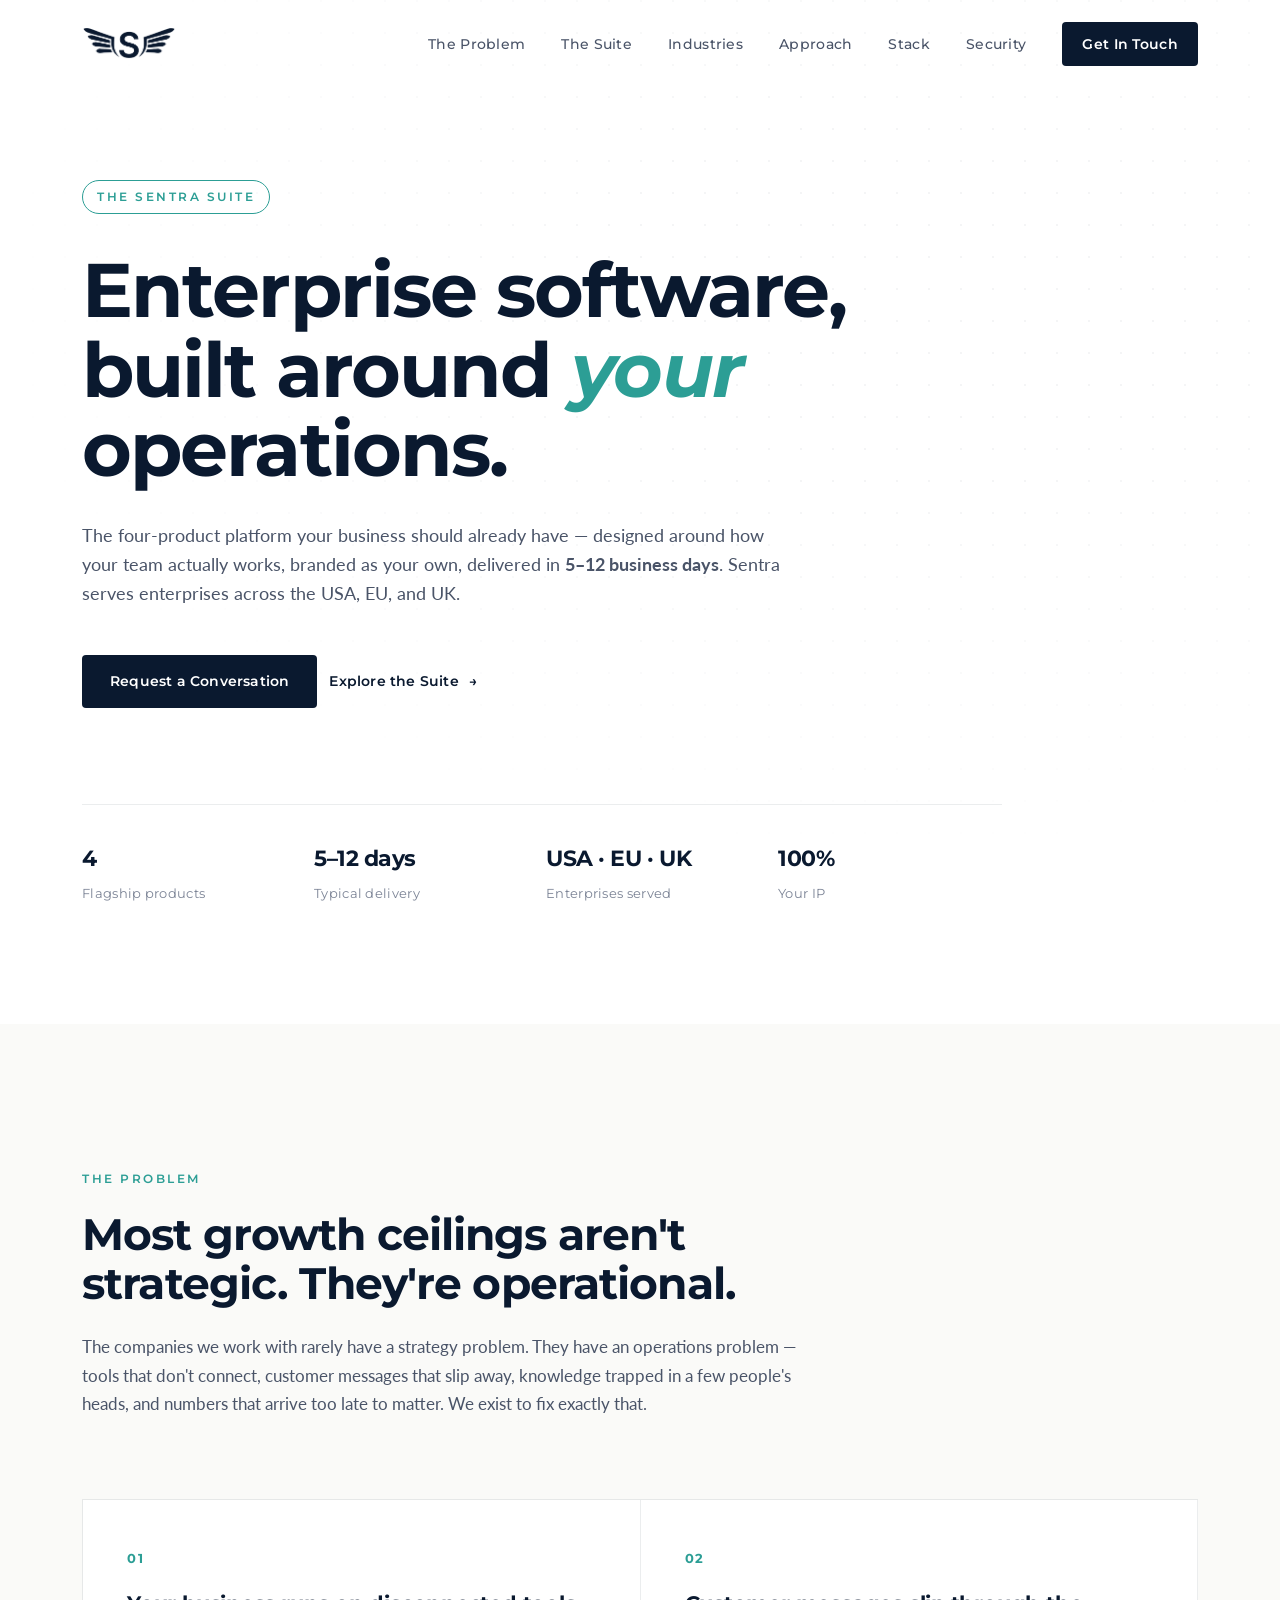
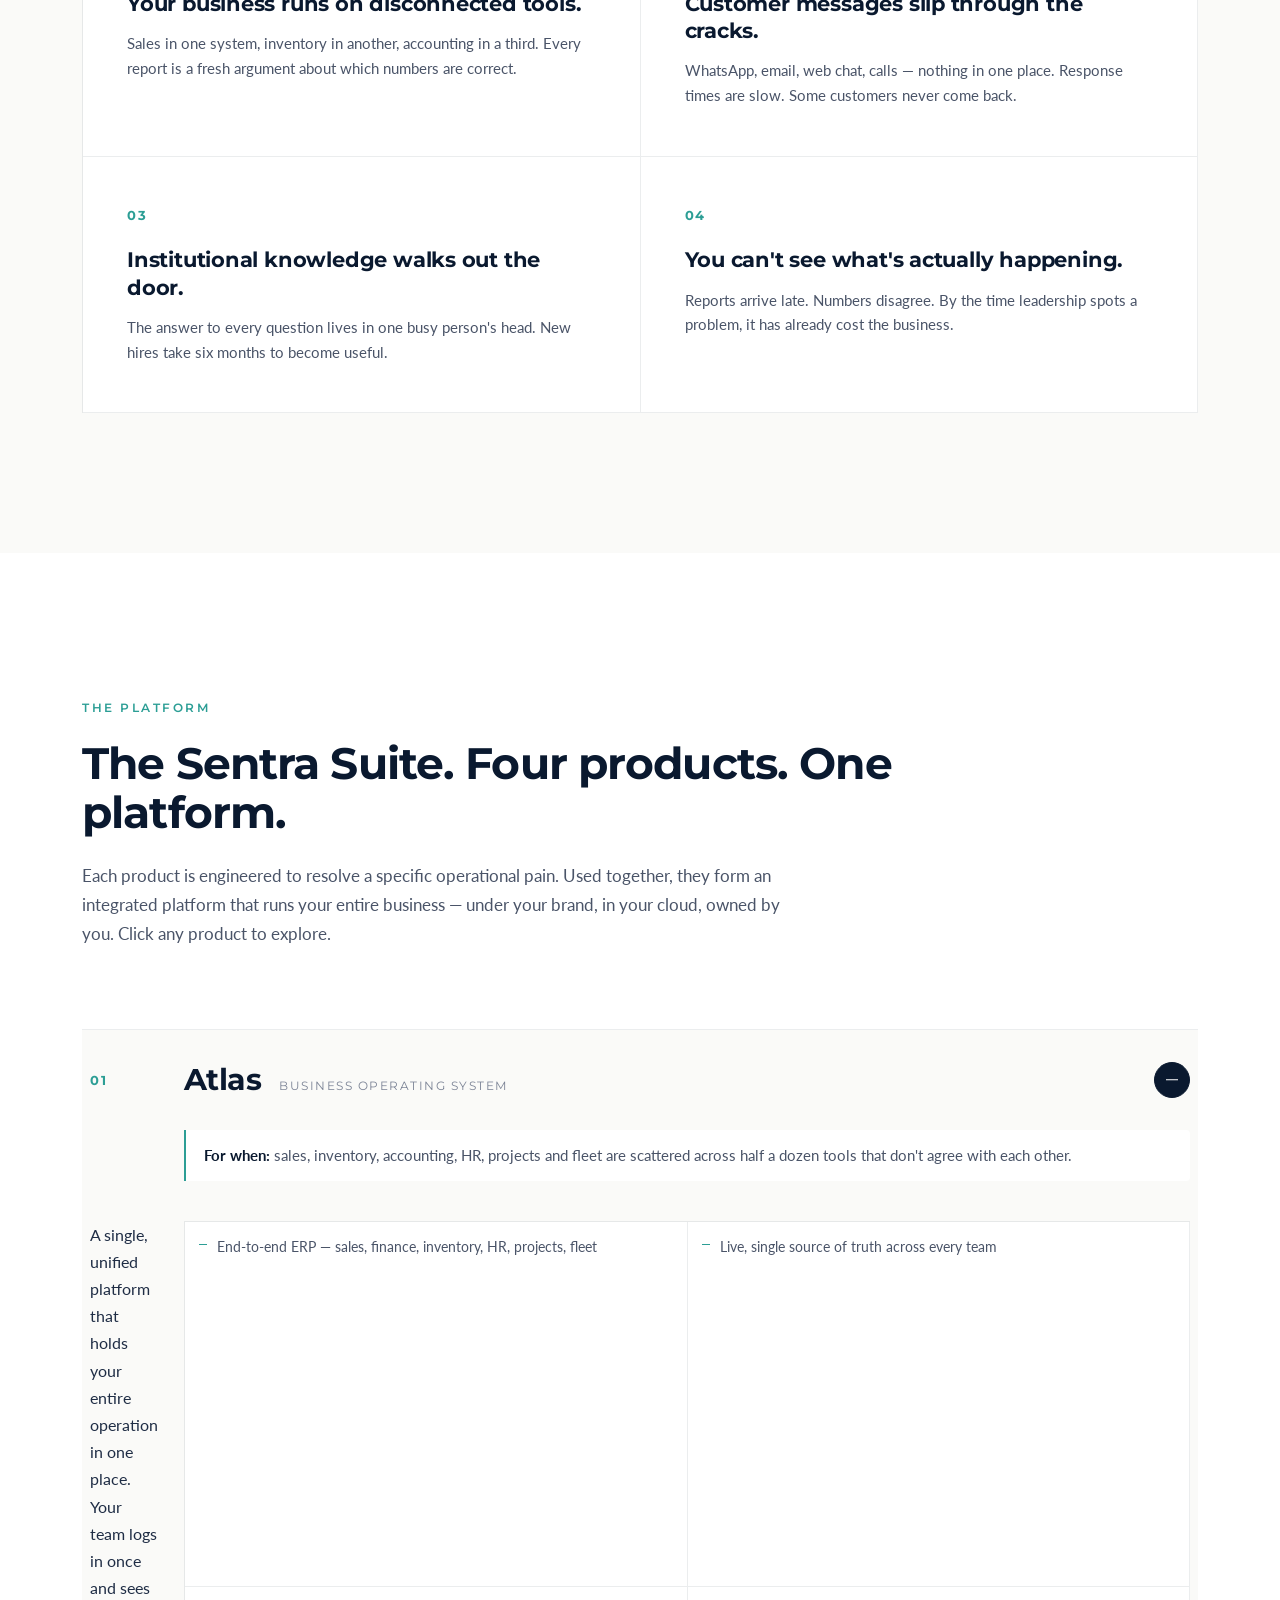
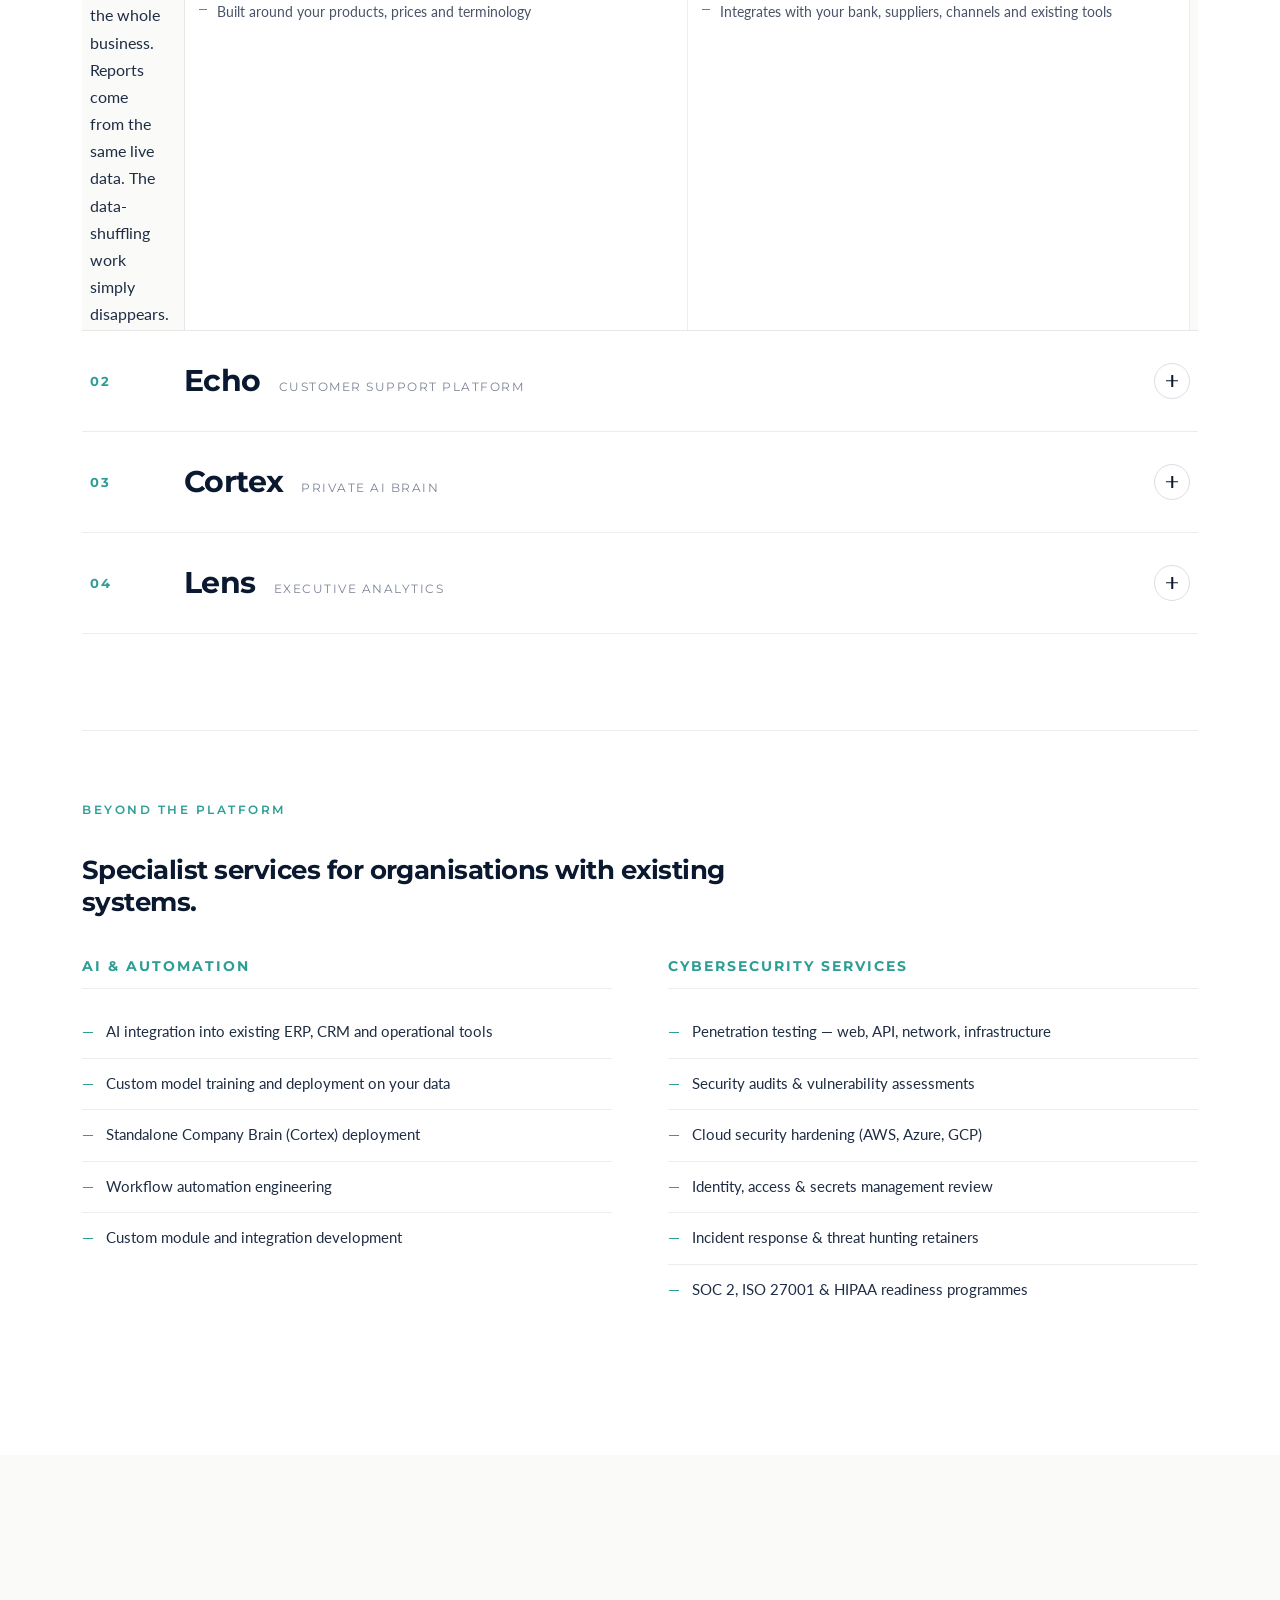
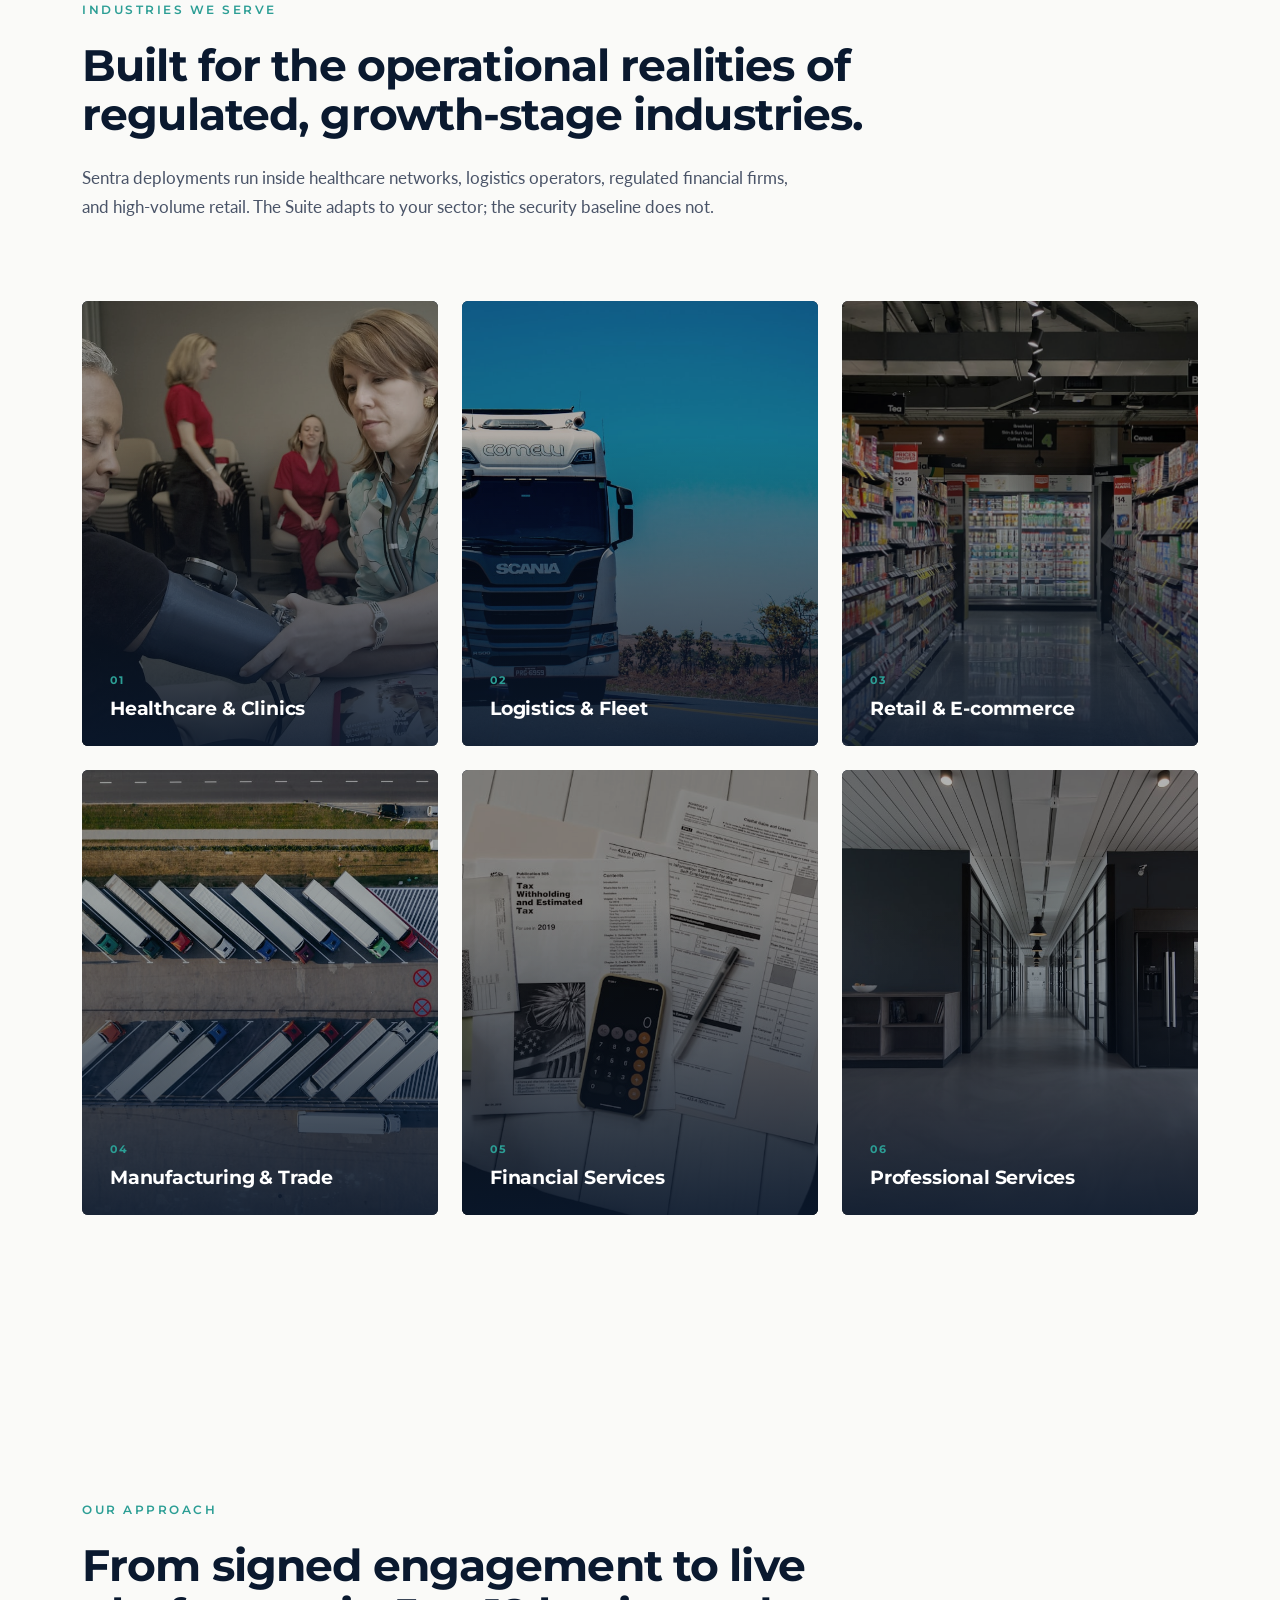
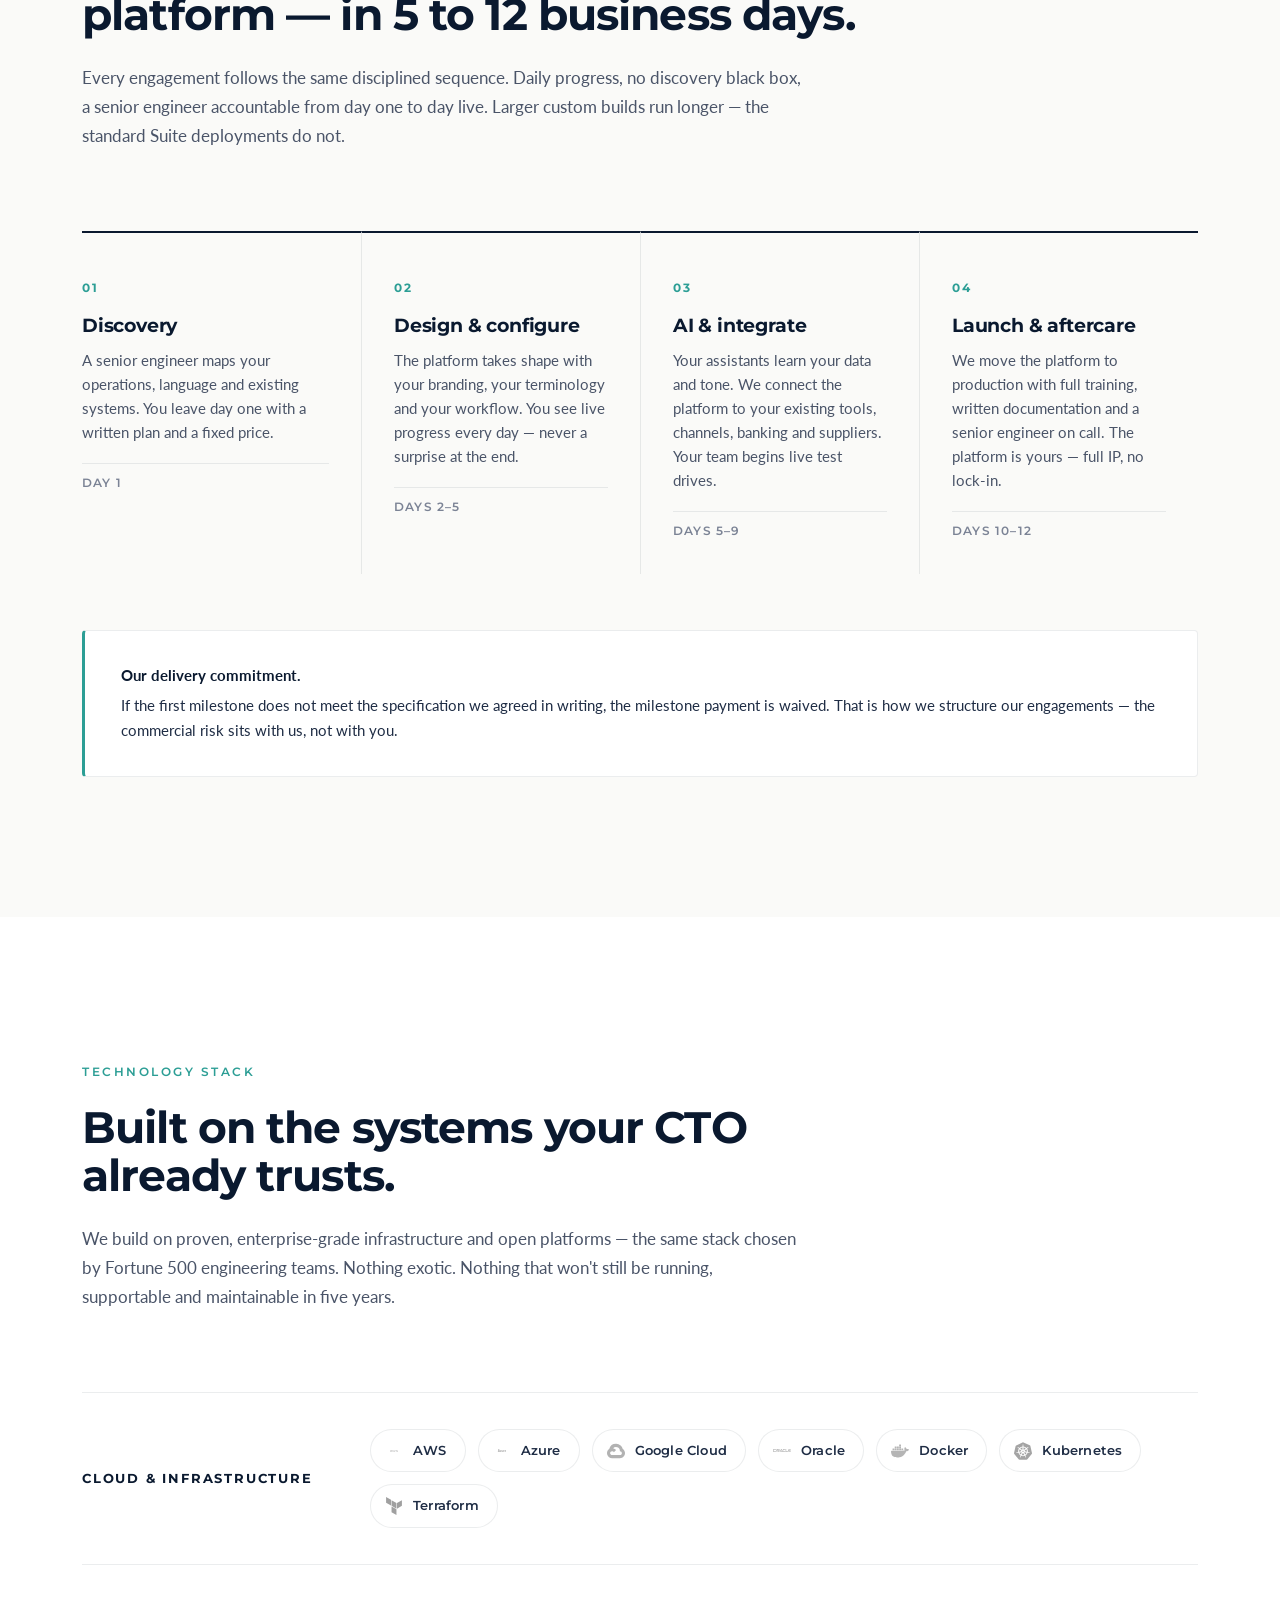
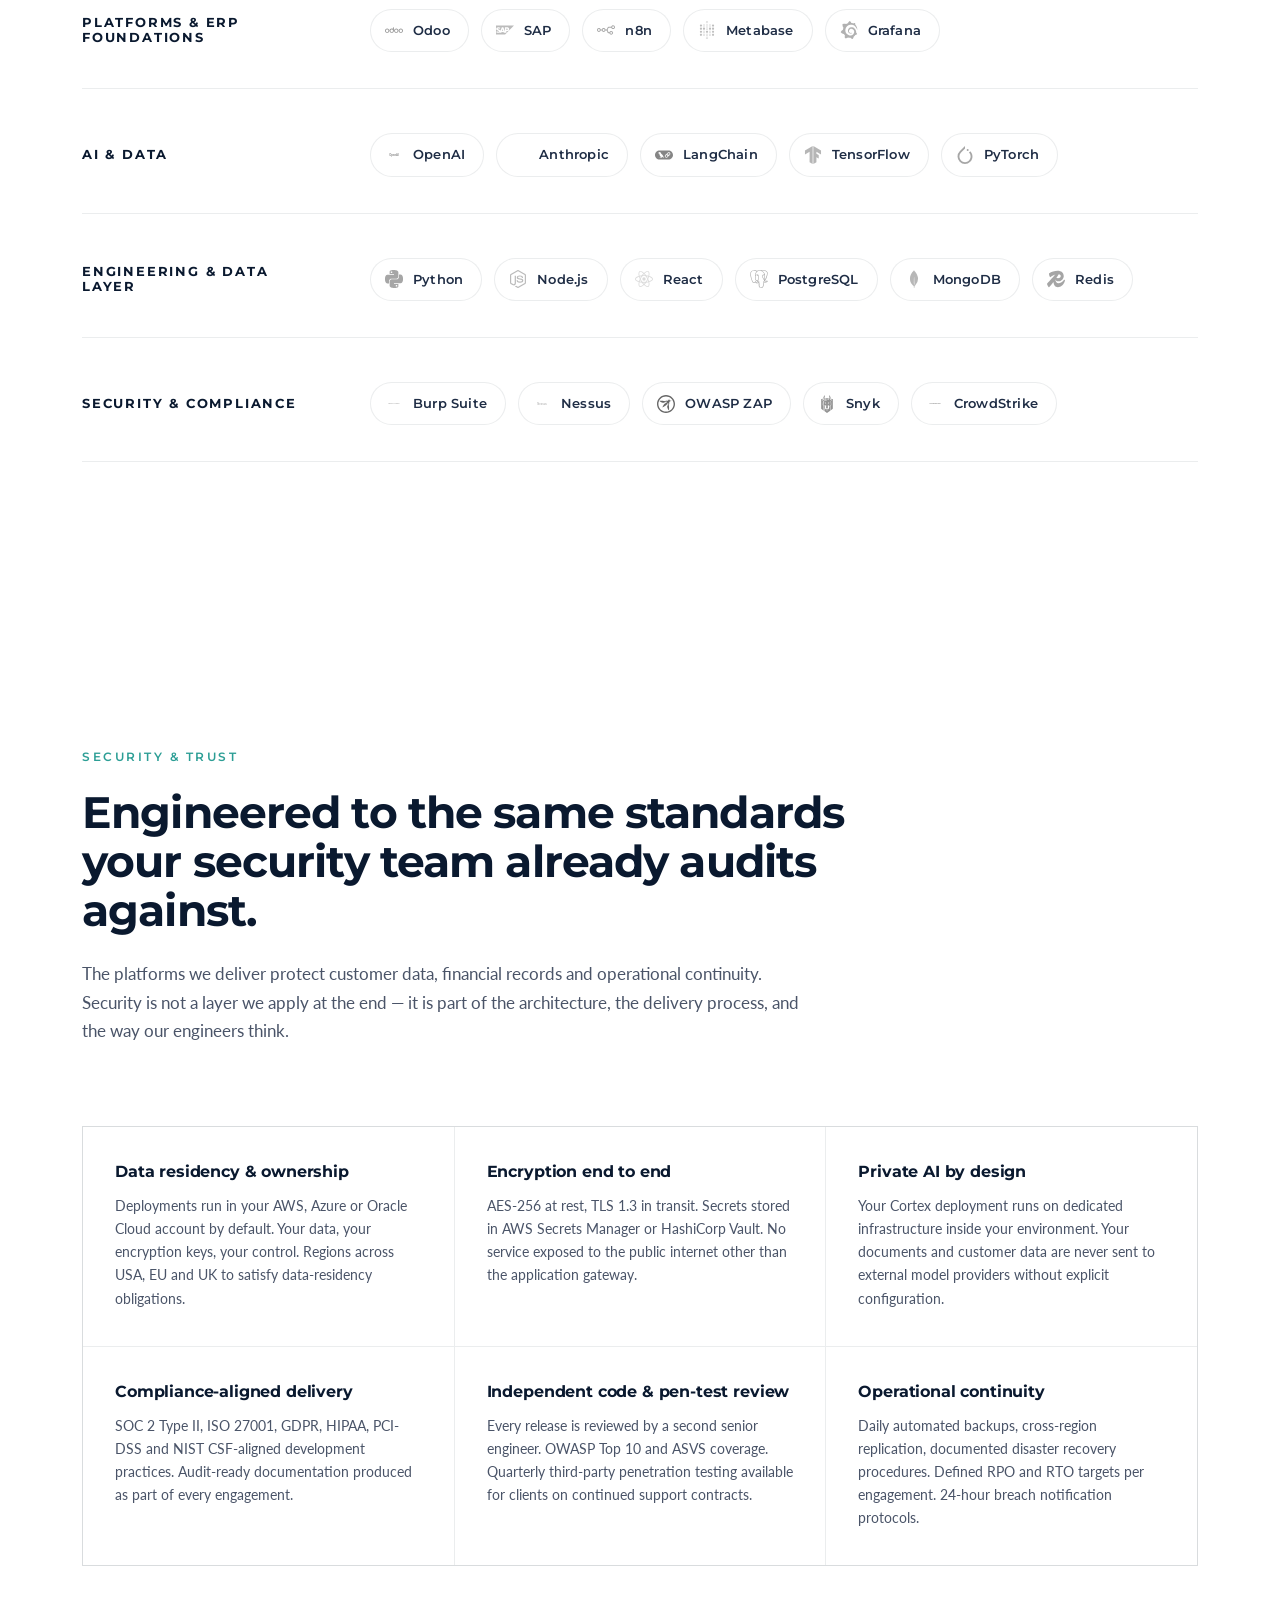
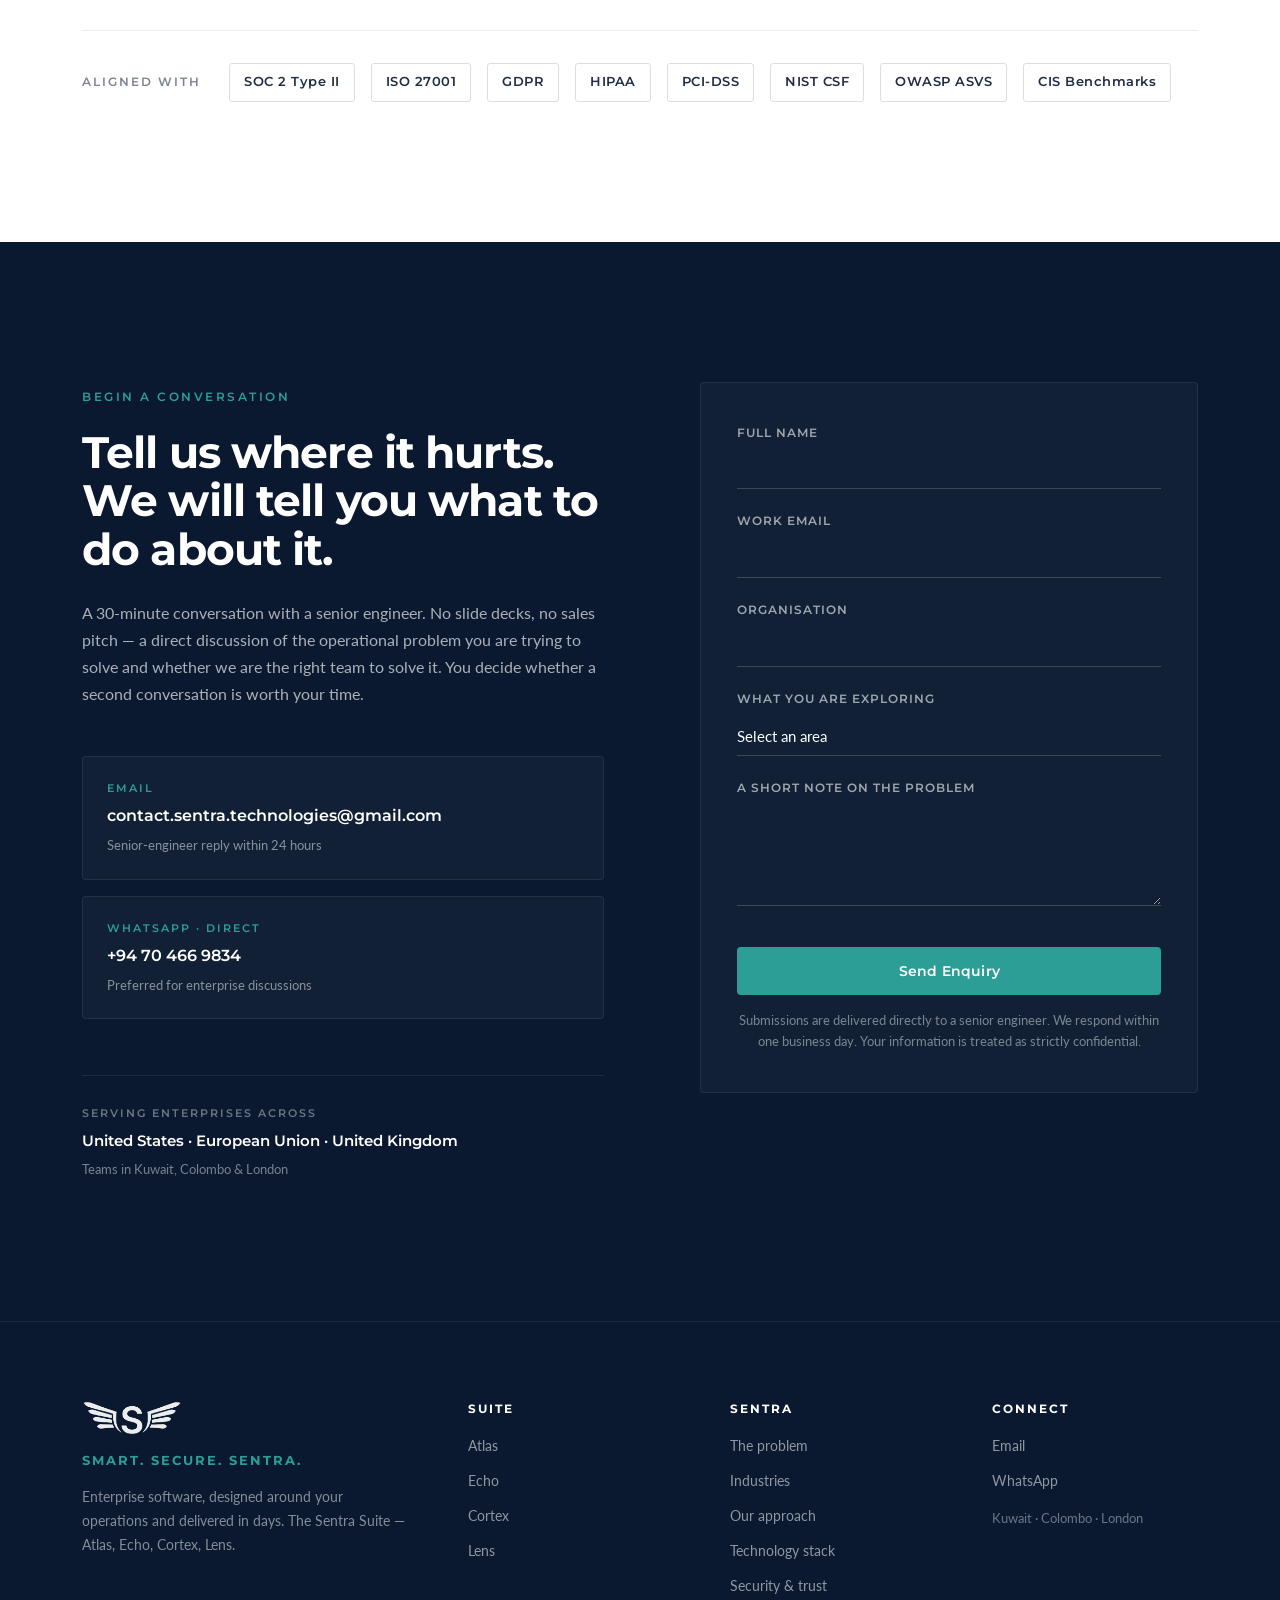
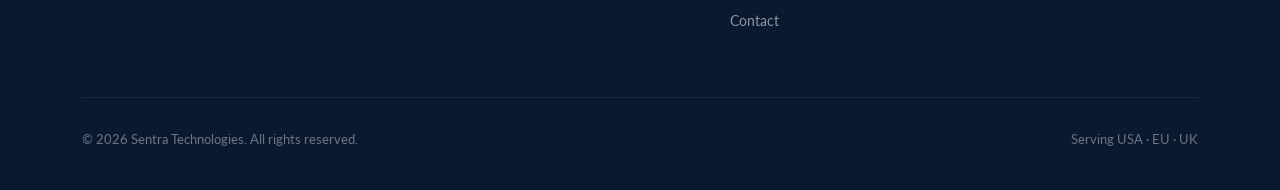
==== commit a47ca512: "Site update: industries, tech stack, accordion suite, AJAX form, cyber services User-requested addit" ====
--- a/index.html
+++ b/index.html
@@ -4,7 +4,7 @@
     <meta charset="UTF-8">
     <meta name="viewport" content="width=device-width, initial-scale=1.0">
     <title>Sentra Technologies — Enterprise Software, Built Around Your Operations</title>
-    <meta name="description" content="Sentra Technologies builds the operating platform your enterprise should already have — designed around your workflow, branded as your own, delivered in weeks. Atlas, Echo, Cortex, Lens — the Sentra Suite.">
+    <meta name="description" content="Sentra Technologies builds the operating platform your enterprise should already have — designed around your workflow, delivered in 5-12 business days. The Sentra Suite: Atlas, Echo, Cortex, Lens.">
     <link rel="preconnect" href="https://fonts.googleapis.com">
     <link rel="preconnect" href="https://fonts.gstatic.com" crossorigin>
     <link href="https://fonts.googleapis.com/css2?family=Montserrat:wght@400;500;600;700;800&family=Lato:wght@300;400;700&display=swap" rel="stylesheet">
@@ -26,8 +26,10 @@
             <div class="nav-menu" id="navMenu">
                 <a href="#problems" class="nav-link">The Problem</a>
                 <a href="#suite" class="nav-link">The Suite</a>
-                <a href="#approach" class="nav-link">Our Approach</a>
-                <a href="#trust" class="nav-link">Trust</a>
+                <a href="#industries" class="nav-link">Industries</a>
+                <a href="#approach" class="nav-link">Approach</a>
+                <a href="#stack" class="nav-link">Stack</a>
+                <a href="#trust" class="nav-link">Security</a>
                 <a href="#contact" class="nav-link nav-cta">Get In Touch</a>
             </div>
         </div>
@@ -42,7 +44,7 @@
                 built around <em>your</em> operations.
             </h1>
             <p class="hero-subtitle">
-                The four-product platform your business should already have &mdash; designed around how your team actually works, branded as your own, delivered in weeks. Sentra serves enterprises across the USA, EU, and UK.
+                The four-product platform your business should already have &mdash; designed around how your team actually works, branded as your own, delivered in <strong>5&ndash;12 business days</strong>. Sentra serves enterprises across the USA, EU, and UK.
             </p>
             <div class="hero-cta-group">
                 <a href="#contact" class="btn btn-primary">Request a Conversation</a>
@@ -54,7 +56,7 @@
                     <span class="hm-lbl">Flagship products</span>
                 </div>
                 <div class="hero-meta-item">
-                    <span class="hm-num">4&ndash;6 wks</span>
+                    <span class="hm-num">5&ndash;12 days</span>
                     <span class="hm-lbl">Typical delivery</span>
                 </div>
                 <div class="hero-meta-item">
@@ -69,7 +71,7 @@
         </div>
     </section>
 
-    <!-- ===================== PROBLEMS / PAINS ===================== -->
+    <!-- ===================== PROBLEMS ===================== -->
     <section class="section problems" id="problems">
         <div class="container">
             <div class="section-head">
@@ -105,109 +107,216 @@
         </div>
     </section>
 
-    <!-- ===================== SENTRA SUITE ===================== -->
+    <!-- ===================== SENTRA SUITE (interactive accordion) ===================== -->
     <section class="section suite" id="suite">
         <div class="container">
             <div class="section-head">
                 <span class="eyebrow">The platform</span>
                 <h2 class="section-title">The Sentra Suite. Four products. One platform.</h2>
                 <p class="section-lede">
-                    Each product is engineered to resolve a specific operational pain. Used together, they form an integrated platform that runs your entire business &mdash; under your brand, in your cloud, owned by you.
+                    Each product is engineered to resolve a specific operational pain. Used together, they form an integrated platform that runs your entire business &mdash; under your brand, in your cloud, owned by you. Click any product to explore.
                 </p>
             </div>
 
-            <div class="suite-grid">
-                <article class="suite-product">
-                    <div class="sp-head">
-                        <span class="sp-marker">01</span>
-                        <h3 class="sp-name">Atlas</h3>
-                        <span class="sp-tag">Business Operating System</span>
-                    </div>
-                    <p class="sp-pain"><strong>For when:</strong> sales, inventory, accounting, HR, projects and fleet are scattered across half a dozen tools that don't agree with each other.</p>
-                    <p class="sp-body">A single, unified platform that holds your entire operation in one place. Your team logs in once and sees the whole business. Reports come from the same live data. The data-shuffling work simply disappears.</p>
-                    <ul class="sp-points">
-                        <li>End-to-end ERP &mdash; sales, finance, inventory, HR, projects, fleet</li>
-                        <li>Live, single source of truth across every team</li>
-                        <li>Built around your products, prices and terminology</li>
-                        <li>Integrates with your bank, suppliers, channels and existing tools</li>
-                    </ul>
+            <div class="suite-list">
+                <article class="suite-row" data-expanded="true">
+                    <button class="sr-trigger" aria-expanded="true">
+                        <span class="sr-marker">01</span>
+                        <div class="sr-heads">
+                            <h3 class="sr-name">Atlas</h3>
+                            <span class="sr-tag">Business Operating System</span>
+                        </div>
+                        <span class="sr-icon" aria-hidden="true"></span>
+                    </button>
+                    <div class="sr-panel">
+                        <div class="sr-panel-inner">
+                            <p class="sr-pain"><strong>For when:</strong> sales, inventory, accounting, HR, projects and fleet are scattered across half a dozen tools that don't agree with each other.</p>
+                            <p class="sr-body">A single, unified platform that holds your entire operation in one place. Your team logs in once and sees the whole business. Reports come from the same live data. The data-shuffling work simply disappears.</p>
+                            <ul class="sr-points">
+                                <li>End-to-end ERP &mdash; sales, finance, inventory, HR, projects, fleet</li>
+                                <li>Live, single source of truth across every team</li>
+                                <li>Built around your products, prices and terminology</li>
+                                <li>Integrates with your bank, suppliers, channels and existing tools</li>
+                            </ul>
+                        </div>
+                    </div>
                 </article>
 
-                <article class="suite-product">
-                    <div class="sp-head">
-                        <span class="sp-marker">02</span>
-                        <h3 class="sp-name">Echo</h3>
-                        <span class="sp-tag">Customer Support Platform</span>
-                    </div>
-                    <p class="sp-pain"><strong>For when:</strong> customers reach you across seven channels, your team checks five inboxes, and conversations regularly go unanswered.</p>
-                    <p class="sp-body">A single command centre for every customer conversation &mdash; WhatsApp, email, web chat, social, voice. AI drafts replies in your tone, your team approves and sends in one click. Nothing falls through the cracks.</p>
-                    <ul class="sp-points">
-                        <li>Omnichannel inbox &mdash; every channel, one screen, full history</li>
-                        <li>AI assistant drafts replies in your voice, escalates the rest</li>
-                        <li>Auto-routing, SLA monitoring, escalation alerts</li>
-                        <li>Connected to your customer record in Atlas</li>
-                    </ul>
+                <article class="suite-row">
+                    <button class="sr-trigger" aria-expanded="false">
+                        <span class="sr-marker">02</span>
+                        <div class="sr-heads">
+                            <h3 class="sr-name">Echo</h3>
+                            <span class="sr-tag">Customer Support Platform</span>
+                        </div>
+                        <span class="sr-icon" aria-hidden="true"></span>
+                    </button>
+                    <div class="sr-panel">
+                        <div class="sr-panel-inner">
+                            <p class="sr-pain"><strong>For when:</strong> customers reach you across seven channels, your team checks five inboxes, and conversations regularly go unanswered.</p>
+                            <p class="sr-body">A single command centre for every customer conversation &mdash; WhatsApp, email, web chat, social, voice. AI drafts replies in your tone, your team approves and sends in one click. Nothing falls through the cracks.</p>
+                            <ul class="sr-points">
+                                <li>Omnichannel inbox &mdash; every channel, one screen, full history</li>
+                                <li>AI assistant drafts replies in your voice, escalates the rest</li>
+                                <li>Auto-routing, SLA monitoring, escalation alerts</li>
+                                <li>Connected to your customer record in Atlas</li>
+                            </ul>
+                        </div>
+                    </div>
                 </article>
 
-                <article class="suite-product">
-                    <div class="sp-head">
-                        <span class="sp-marker">03</span>
-                        <h3 class="sp-name">Cortex</h3>
-                        <span class="sp-tag">Private AI Brain</span>
-                    </div>
-                    <p class="sp-pain"><strong>For when:</strong> your company's knowledge lives in scattered documents, inboxes and people's heads &mdash; and onboarding a new hire takes months.</p>
-                    <p class="sp-body">A private AI assistant trained on your documents, your processes, and your way of working. Anyone in your team can ask anything and get the right answer in seconds, with the source. Your knowledge stops walking out the door.</p>
-                    <ul class="sp-points">
-                        <li>Private LLM &mdash; your data never leaves your environment</li>
-                        <li>Answers with citations to the source document</li>
-                        <li>Connects to your documents, drives, wikis and chat history</li>
-                        <li>Available in chat, on WhatsApp, and inside every Sentra product</li>
-                    </ul>
+                <article class="suite-row">
+                    <button class="sr-trigger" aria-expanded="false">
+                        <span class="sr-marker">03</span>
+                        <div class="sr-heads">
+                            <h3 class="sr-name">Cortex</h3>
+                            <span class="sr-tag">Private AI Brain</span>
+                        </div>
+                        <span class="sr-icon" aria-hidden="true"></span>
+                    </button>
+                    <div class="sr-panel">
+                        <div class="sr-panel-inner">
+                            <p class="sr-pain"><strong>For when:</strong> your company's knowledge lives in scattered documents, inboxes and people's heads &mdash; and onboarding a new hire takes months.</p>
+                            <p class="sr-body">A private AI assistant trained on your documents, your processes, and your way of working. Anyone in your team can ask anything and get the right answer in seconds, with the source. Your knowledge stops walking out the door.</p>
+                            <ul class="sr-points">
+                                <li>Private LLM &mdash; your data never leaves your environment</li>
+                                <li>Answers with citations to the source document</li>
+                                <li>Connects to your documents, drives, wikis and chat history</li>
+                                <li>Available in chat, on WhatsApp, and inside every Sentra product</li>
+                            </ul>
+                        </div>
+                    </div>
                 </article>
 
-                <article class="suite-product">
-                    <div class="sp-head">
-                        <span class="sp-marker">04</span>
-                        <h3 class="sp-name">Lens</h3>
-                        <span class="sp-tag">Executive Analytics</span>
-                    </div>
-                    <p class="sp-pain"><strong>For when:</strong> the numbers leadership needs arrive days late, in different formats, and rarely agree with each other.</p>
-                    <p class="sp-body">A live executive dashboard built around the metrics that matter to your business, monitored continuously. When something looks off, you receive a clear explanation on your phone &mdash; before the issue compounds.</p>
-                    <ul class="sp-points">
-                        <li>Real-time dashboards across sales, ops, finance, customer health</li>
-                        <li>Automated anomaly detection with plain-English explanations</li>
-                        <li>Daily executive briefing delivered to your phone</li>
-                        <li>Embedded directly inside Atlas for in-context decisions</li>
-                    </ul>
+                <article class="suite-row">
+                    <button class="sr-trigger" aria-expanded="false">
+                        <span class="sr-marker">04</span>
+                        <div class="sr-heads">
+                            <h3 class="sr-name">Lens</h3>
+                            <span class="sr-tag">Executive Analytics</span>
+                        </div>
+                        <span class="sr-icon" aria-hidden="true"></span>
+                    </button>
+                    <div class="sr-panel">
+                        <div class="sr-panel-inner">
+                            <p class="sr-pain"><strong>For when:</strong> the numbers leadership needs arrive days late, in different formats, and rarely agree with each other.</p>
+                            <p class="sr-body">A live executive dashboard built around the metrics that matter to your business, monitored continuously. When something looks off, you receive a clear explanation on your phone &mdash; before the issue compounds.</p>
+                            <ul class="sr-points">
+                                <li>Real-time dashboards across sales, ops, finance, customer health</li>
+                                <li>Automated anomaly detection with plain-English explanations</li>
+                                <li>Daily executive briefing delivered to your phone</li>
+                                <li>Embedded directly inside Atlas for in-context decisions</li>
+                            </ul>
+                        </div>
+                    </div>
                 </article>
             </div>
 
-            <div class="suite-services">
-                <div class="ss-text">
+            <!-- Services beyond the suite -->
+            <div class="services-block">
+                <div class="services-head">
                     <span class="eyebrow">Beyond the platform</span>
-                    <h3>Standalone AI &amp; automation engagements.</h3>
-                    <p>For organisations that already have established systems, we deliver targeted AI integration, custom model deployment, private knowledge brains, and bespoke automation engineering &mdash; without requiring a full platform replacement.</p>
-                </div>
-                <ul class="ss-list">
-                    <li>AI integration into existing ERP, CRM and operational tools</li>
-                    <li>Custom model training and deployment on your data</li>
-                    <li>Standalone Company Brain (Cortex) deployment</li>
-                    <li>Workflow automation engineering</li>
-                    <li>Custom module and integration development</li>
-                    <li>Managed hosting, monitoring and support</li>
-                </ul>
-            </div>
-        </div>
-    </section>
-
-    <!-- ===================== APPROACH / HOW WE WORK ===================== -->
+                    <h3 class="services-title">Specialist services for organisations with existing systems.</h3>
+                </div>
+                <div class="services-grid">
+                    <div class="service-col">
+                        <h4>AI &amp; Automation</h4>
+                        <ul>
+                            <li>AI integration into existing ERP, CRM and operational tools</li>
+                            <li>Custom model training and deployment on your data</li>
+                            <li>Standalone Company Brain (Cortex) deployment</li>
+                            <li>Workflow automation engineering</li>
+                            <li>Custom module and integration development</li>
+                        </ul>
+                    </div>
+                    <div class="service-col">
+                        <h4>Cybersecurity Services</h4>
+                        <ul>
+                            <li>Penetration testing &mdash; web, API, network, infrastructure</li>
+                            <li>Security audits &amp; vulnerability assessments</li>
+                            <li>Cloud security hardening (AWS, Azure, GCP)</li>
+                            <li>Identity, access &amp; secrets management review</li>
+                            <li>Incident response &amp; threat hunting retainers</li>
+                            <li>SOC 2, ISO 27001 &amp; HIPAA readiness programmes</li>
+                        </ul>
+                    </div>
+                </div>
+            </div>
+        </div>
+    </section>
+
+    <!-- ===================== INDUSTRIES ===================== -->
+    <section class="section industries" id="industries">
+        <div class="container">
+            <div class="section-head">
+                <span class="eyebrow">Industries we serve</span>
+                <h2 class="section-title">Built for the operational realities of regulated, growth-stage industries.</h2>
+                <p class="section-lede">
+                    Sentra deployments run inside healthcare networks, logistics operators, regulated financial firms, and high-volume retail. The Suite adapts to your sector; the security baseline does not.
+                </p>
+            </div>
+
+            <div class="industries-grid">
+                <a href="#contact" class="industry-card">
+                    <img src="images/healthcare.jpg" alt="Healthcare" loading="lazy">
+                    <div class="industry-overlay">
+                        <span class="industry-tag">01</span>
+                        <h3>Healthcare &amp; Clinics</h3>
+                        <p>Appointment automation, patient records, lab notifications and HIPAA-aligned operations for clinics, dental centres and labs.</p>
+                    </div>
+                </a>
+                <a href="#contact" class="industry-card">
+                    <img src="images/logistics.jpg" alt="Logistics" loading="lazy">
+                    <div class="industry-overlay">
+                        <span class="industry-tag">02</span>
+                        <h3>Logistics &amp; Fleet</h3>
+                        <p>Route optimisation, driver performance, delivery tracking and predictive maintenance for transport operators.</p>
+                    </div>
+                </a>
+                <a href="#contact" class="industry-card">
+                    <img src="images/retail.jpg" alt="Retail" loading="lazy">
+                    <div class="industry-overlay">
+                        <span class="industry-tag">03</span>
+                        <h3>Retail &amp; E-commerce</h3>
+                        <p>Inventory across stores and channels, customer omnichannel support, and live margin analytics for retail chains.</p>
+                    </div>
+                </a>
+                <a href="#contact" class="industry-card">
+                    <img src="images/manufacturing.jpg" alt="Manufacturing" loading="lazy">
+                    <div class="industry-overlay">
+                        <span class="industry-tag">04</span>
+                        <h3>Manufacturing &amp; Trade</h3>
+                        <p>Production scheduling, BOM &amp; inventory, supplier integration and full ERP for manufacturers and import/export firms.</p>
+                    </div>
+                </a>
+                <a href="#contact" class="industry-card">
+                    <img src="images/financial.jpg" alt="Financial Services" loading="lazy">
+                    <div class="industry-overlay">
+                        <span class="industry-tag">05</span>
+                        <h3>Financial Services</h3>
+                        <p>Compliance-first workflows, client onboarding automation, secure document handling and audit-ready records.</p>
+                    </div>
+                </a>
+                <a href="#contact" class="industry-card">
+                    <img src="images/professional.jpg" alt="Professional Services" loading="lazy">
+                    <div class="industry-overlay">
+                        <span class="industry-tag">06</span>
+                        <h3>Professional Services</h3>
+                        <p>Project tracking, billable hours, client portals and proposal automation for agencies, consultancies and IT firms.</p>
+                    </div>
+                </a>
+            </div>
+        </div>
+    </section>
+
+    <!-- ===================== APPROACH ===================== -->
     <section class="section approach" id="approach">
         <div class="container">
             <div class="section-head">
                 <span class="eyebrow">Our approach</span>
-                <h2 class="section-title">From signed engagement to live platform &mdash; in weeks, not years.</h2>
+                <h2 class="section-title">From signed engagement to live platform &mdash; in 5 to 12 business days.</h2>
                 <p class="section-lede">
-                    Every engagement follows the same disciplined sequence. Weekly progress demos. No discovery black box. A senior engineer accountable from day one to day live.
+                    Every engagement follows the same disciplined sequence. Daily progress, no discovery black box, a senior engineer accountable from day one to day live. Larger custom builds run longer &mdash; the standard Suite deployments do not.
                 </p>
             </div>
 
@@ -215,26 +324,26 @@
                 <div class="step">
                     <span class="step-num">01</span>
                     <h3 class="step-title">Discovery</h3>
-                    <p>A senior engineer maps your operations, language and existing systems. You leave week one with a written plan and a fixed price.</p>
-                    <span class="step-time">Week 1</span>
+                    <p>A senior engineer maps your operations, language and existing systems. You leave day one with a written plan and a fixed price.</p>
+                    <span class="step-time">Day 1</span>
                 </div>
                 <div class="step">
                     <span class="step-num">02</span>
                     <h3 class="step-title">Design &amp; configure</h3>
-                    <p>The platform takes shape with your branding, your terminology and your workflow. You see live progress every week &mdash; never a surprise at the end.</p>
-                    <span class="step-time">Weeks 2&ndash;3</span>
+                    <p>The platform takes shape with your branding, your terminology and your workflow. You see live progress every day &mdash; never a surprise at the end.</p>
+                    <span class="step-time">Days 2&ndash;5</span>
                 </div>
                 <div class="step">
                     <span class="step-num">03</span>
                     <h3 class="step-title">AI &amp; integrate</h3>
                     <p>Your assistants learn your data and tone. We connect the platform to your existing tools, channels, banking and suppliers. Your team begins live test drives.</p>
-                    <span class="step-time">Weeks 3&ndash;5</span>
+                    <span class="step-time">Days 5&ndash;9</span>
                 </div>
                 <div class="step">
                     <span class="step-num">04</span>
                     <h3 class="step-title">Launch &amp; aftercare</h3>
                     <p>We move the platform to production with full training, written documentation and a senior engineer on call. The platform is yours &mdash; full IP, no lock-in.</p>
-                    <span class="step-time">Week 5&ndash;6</span>
+                    <span class="step-time">Days 10&ndash;12</span>
                 </div>
             </div>
 
@@ -244,51 +353,123 @@
         </div>
     </section>
 
+    <!-- ===================== TECH STACK ===================== -->
+    <section class="section stack" id="stack">
+        <div class="container">
+            <div class="section-head">
+                <span class="eyebrow">Technology stack</span>
+                <h2 class="section-title">Built on the systems your CTO already trusts.</h2>
+                <p class="section-lede">
+                    We build on proven, enterprise-grade infrastructure and open platforms &mdash; the same stack chosen by Fortune 500 engineering teams. Nothing exotic. Nothing that won't still be running, supportable and maintainable in five years.
+                </p>
+            </div>
+
+            <div class="stack-grid">
+                <div class="stack-cat">
+                    <h4 class="stack-cat-title">Cloud &amp; Infrastructure</h4>
+                    <div class="stack-items">
+                        <div class="stack-item"><img src="logos/aws.svg" alt="AWS"><span>AWS</span></div>
+                        <div class="stack-item"><img src="logos/azure.svg" alt="Azure"><span>Azure</span></div>
+                        <div class="stack-item"><img src="logos/gcp.svg" alt="Google Cloud"><span>Google Cloud</span></div>
+                        <div class="stack-item"><img src="logos/oracle.svg" alt="Oracle Cloud"><span>Oracle</span></div>
+                        <div class="stack-item"><img src="logos/docker.svg" alt="Docker"><span>Docker</span></div>
+                        <div class="stack-item"><img src="logos/kubernetes.svg" alt="Kubernetes"><span>Kubernetes</span></div>
+                        <div class="stack-item"><img src="logos/terraform.svg" alt="Terraform"><span>Terraform</span></div>
+                    </div>
+                </div>
+                <div class="stack-cat">
+                    <h4 class="stack-cat-title">Platforms &amp; ERP Foundations</h4>
+                    <div class="stack-items">
+                        <div class="stack-item"><img src="logos/odoo.svg" alt="Odoo"><span>Odoo</span></div>
+                        <div class="stack-item"><img src="logos/sap.svg" alt="SAP"><span>SAP</span></div>
+                        <div class="stack-item"><img src="logos/n8n.svg" alt="n8n"><span>n8n</span></div>
+                        <div class="stack-item"><img src="logos/metabase.svg" alt="Metabase"><span>Metabase</span></div>
+                        <div class="stack-item"><img src="logos/grafana.svg" alt="Grafana"><span>Grafana</span></div>
+                    </div>
+                </div>
+                <div class="stack-cat">
+                    <h4 class="stack-cat-title">AI &amp; Data</h4>
+                    <div class="stack-items">
+                        <div class="stack-item"><img src="logos/openai.svg" alt="OpenAI"><span>OpenAI</span></div>
+                        <div class="stack-item"><img src="logos/anthropic.svg" alt="Anthropic"><span>Anthropic</span></div>
+                        <div class="stack-item"><img src="logos/langchain.svg" alt="LangChain"><span>LangChain</span></div>
+                        <div class="stack-item"><img src="logos/tensorflow.svg" alt="TensorFlow"><span>TensorFlow</span></div>
+                        <div class="stack-item"><img src="logos/pytorch.svg" alt="PyTorch"><span>PyTorch</span></div>
+                    </div>
+                </div>
+                <div class="stack-cat">
+                    <h4 class="stack-cat-title">Engineering &amp; Data Layer</h4>
+                    <div class="stack-items">
+                        <div class="stack-item"><img src="logos/python.svg" alt="Python"><span>Python</span></div>
+                        <div class="stack-item"><img src="logos/nodejs.svg" alt="Node.js"><span>Node.js</span></div>
+                        <div class="stack-item"><img src="logos/react.svg" alt="React"><span>React</span></div>
+                        <div class="stack-item"><img src="logos/postgresql.svg" alt="PostgreSQL"><span>PostgreSQL</span></div>
+                        <div class="stack-item"><img src="logos/mongodb.svg" alt="MongoDB"><span>MongoDB</span></div>
+                        <div class="stack-item"><img src="logos/redis.svg" alt="Redis"><span>Redis</span></div>
+                    </div>
+                </div>
+                <div class="stack-cat">
+                    <h4 class="stack-cat-title">Security &amp; Compliance</h4>
+                    <div class="stack-items">
+                        <div class="stack-item"><img src="logos/burpsuite.svg" alt="Burp Suite"><span>Burp Suite</span></div>
+                        <div class="stack-item"><img src="logos/nessus.svg" alt="Nessus"><span>Nessus</span></div>
+                        <div class="stack-item"><img src="logos/owasp.svg" alt="OWASP"><span>OWASP ZAP</span></div>
+                        <div class="stack-item"><img src="logos/snyk.svg" alt="Snyk"><span>Snyk</span></div>
+                        <div class="stack-item"><img src="logos/crowdstrike.svg" alt="CrowdStrike"><span>CrowdStrike</span></div>
+                    </div>
+                </div>
+            </div>
+        </div>
+    </section>
+
     <!-- ===================== TRUST / SECURITY ===================== -->
     <section class="section trust" id="trust">
         <div class="container">
             <div class="section-head">
                 <span class="eyebrow">Security &amp; trust</span>
-                <h2 class="section-title">Engineered to enterprise security and compliance standards.</h2>
+                <h2 class="section-title">Engineered to the same standards your security team already audits against.</h2>
                 <p class="section-lede">
-                    The platforms we deliver protect customer data, financial records and operational continuity. Security is not a layer we apply at the end &mdash; it is part of the architecture.
+                    The platforms we deliver protect customer data, financial records and operational continuity. Security is not a layer we apply at the end &mdash; it is part of the architecture, the delivery process, and the way our engineers think.
                 </p>
             </div>
 
             <div class="trust-grid">
                 <div class="trust-card">
                     <h4>Data residency &amp; ownership</h4>
-                    <p>Deployments run in your AWS account by default. Your data, your encryption keys, your control. Available regions across USA, EU and UK to satisfy data-residency requirements.</p>
+                    <p>Deployments run in your AWS, Azure or Oracle Cloud account by default. Your data, your encryption keys, your control. Regions across USA, EU and UK to satisfy data-residency obligations.</p>
                 </div>
                 <div class="trust-card">
                     <h4>Encryption end to end</h4>
-                    <p>AES-256 at rest, TLS 1.3 in transit. Secrets stored in AWS Secrets Manager. No service is exposed to the public internet other than the application gateway.</p>
+                    <p>AES-256 at rest, TLS 1.3 in transit. Secrets stored in AWS Secrets Manager or HashiCorp Vault. No service exposed to the public internet other than the application gateway.</p>
                 </div>
                 <div class="trust-card">
                     <h4>Private AI by design</h4>
-                    <p>Your Cortex deployment runs on dedicated infrastructure inside your environment. Your documents and customer data are never sent to external model providers.</p>
+                    <p>Your Cortex deployment runs on dedicated infrastructure inside your environment. Your documents and customer data are never sent to external model providers without explicit configuration.</p>
                 </div>
                 <div class="trust-card">
                     <h4>Compliance-aligned delivery</h4>
-                    <p>SOC 2, ISO 27001, GDPR and HIPAA-aligned development practices. Audit-ready documentation produced as part of every engagement.</p>
+                    <p>SOC 2 Type II, ISO 27001, GDPR, HIPAA, PCI-DSS and NIST CSF-aligned development practices. Audit-ready documentation produced as part of every engagement.</p>
                 </div>
                 <div class="trust-card">
-                    <h4>Independent code &amp; security review</h4>
-                    <p>Every release is reviewed by a second senior engineer. Quarterly third-party penetration testing for clients on continued support contracts.</p>
+                    <h4>Independent code &amp; pen-test review</h4>
+                    <p>Every release is reviewed by a second senior engineer. OWASP Top 10 and ASVS coverage. Quarterly third-party penetration testing available for clients on continued support contracts.</p>
                 </div>
                 <div class="trust-card">
                     <h4>Operational continuity</h4>
-                    <p>Daily automated backups, cross-region replication, documented disaster recovery procedures. Defined RPO and RTO targets per engagement.</p>
+                    <p>Daily automated backups, cross-region replication, documented disaster recovery procedures. Defined RPO and RTO targets per engagement. 24-hour breach notification protocols.</p>
                 </div>
             </div>
 
             <div class="compliance-row">
                 <span class="compliance-label">Aligned with</span>
-                <span class="compliance-tag">SOC 2</span>
+                <span class="compliance-tag">SOC 2 Type II</span>
                 <span class="compliance-tag">ISO 27001</span>
                 <span class="compliance-tag">GDPR</span>
                 <span class="compliance-tag">HIPAA</span>
+                <span class="compliance-tag">PCI-DSS</span>
+                <span class="compliance-tag">NIST CSF</span>
                 <span class="compliance-tag">OWASP ASVS</span>
+                <span class="compliance-tag">CIS Benchmarks</span>
             </div>
         </div>
     </section>
@@ -321,42 +502,55 @@
                         <span class="cl-sub">Teams in Kuwait, Colombo &amp; London</span>
                     </div>
                 </div>
-                <form class="contact-form" id="contactForm">
+
+                <form class="contact-form"
+                      id="contactForm"
+                      action="https://formsubmit.co/ajax/contact.sentra.technologies@gmail.com"
+                      method="POST">
+                    <input type="hidden" name="_subject" value="New enquiry — sentra-technologies.com">
+                    <input type="hidden" name="_captcha" value="false">
+                    <input type="hidden" name="_template" value="table">
+                    <input type="text" name="_honey" style="display:none">
+
                     <div class="form-row">
                         <label for="name">Full name</label>
-                        <input type="text" id="name" name="name" required>
+                        <input type="text" id="name" name="Full Name" required>
                     </div>
                     <div class="form-row">
                         <label for="email">Work email</label>
-                        <input type="email" id="email" name="email" required>
+                        <input type="email" id="email" name="Email" required>
                     </div>
                     <div class="form-row">
                         <label for="company">Organisation</label>
-                        <input type="text" id="company" name="company">
+                        <input type="text" id="company" name="Organisation">
                     </div>
                     <div class="form-row">
                         <label for="interest">What you are exploring</label>
-                        <select id="interest" name="interest">
+                        <select id="interest" name="Area of Interest">
                             <option value="">Select an area</option>
-                            <option value="atlas">Atlas &mdash; Business Operating System</option>
-                            <option value="echo">Echo &mdash; Customer Support Platform</option>
-                            <option value="cortex">Cortex &mdash; Private AI Brain</option>
-                            <option value="lens">Lens &mdash; Executive Analytics</option>
-                            <option value="suite">The full Sentra Suite</option>
-                            <option value="services">AI &amp; automation services only</option>
-                            <option value="other">Something else</option>
+                            <option value="Atlas — Business Operating System">Atlas &mdash; Business Operating System</option>
+                            <option value="Echo — Customer Support Platform">Echo &mdash; Customer Support Platform</option>
+                            <option value="Cortex — Private AI Brain">Cortex &mdash; Private AI Brain</option>
+                            <option value="Lens — Executive Analytics">Lens &mdash; Executive Analytics</option>
+                            <option value="The full Sentra Suite">The full Sentra Suite</option>
+                            <option value="AI & automation services only">AI &amp; automation services only</option>
+                            <option value="Cybersecurity services">Cybersecurity services</option>
+                            <option value="Something else">Something else</option>
                         </select>
                     </div>
                     <div class="form-row">
                         <label for="message">A short note on the problem</label>
-                        <textarea id="message" name="message" rows="4"></textarea>
-                    </div>
-                    <button type="submit" class="btn btn-primary btn-full">Send Enquiry</button>
-                    <p class="form-note">We respond within one business day. Your information is treated as strictly confidential.</p>
+                        <textarea id="message" name="Message" rows="4"></textarea>
+                    </div>
+                    <button type="submit" class="btn btn-primary btn-full" id="submitBtn">
+                        <span class="btn-label">Send Enquiry</span>
+                        <span class="btn-spinner" aria-hidden="true"></span>
+                    </button>
+                    <p class="form-note">Submissions are delivered directly to a senior engineer. We respond within one business day. Your information is treated as strictly confidential.</p>
                 </form>
                 <div class="form-success" id="formSuccess" style="display:none;">
                     <h3>Thank you.</h3>
-                    <p>Your enquiry has been received. A senior engineer will be in touch within one business day.</p>
+                    <p>Your enquiry has been received and delivered to a senior engineer. We will be in touch within one business day.</p>
                 </div>
             </div>
         </div>
@@ -369,7 +563,7 @@
                 <div class="footer-brand">
                     <img src="logo-icon.png" alt="Sentra Technologies" class="footer-logo">
                     <p class="footer-tag">Smart. Secure. Sentra.</p>
-                    <p class="footer-desc">Enterprise software, designed around your operations and delivered in weeks. The Sentra Suite &mdash; Atlas, Echo, Cortex, Lens.</p>
+                    <p class="footer-desc">Enterprise software, designed around your operations and delivered in days. The Sentra Suite &mdash; Atlas, Echo, Cortex, Lens.</p>
                 </div>
                 <div class="footer-col">
                     <h5>Suite</h5>
@@ -381,7 +575,9 @@
                 <div class="footer-col">
                     <h5>Sentra</h5>
                     <a href="#problems">The problem</a>
+                    <a href="#industries">Industries</a>
                     <a href="#approach">Our approach</a>
+                    <a href="#stack">Technology stack</a>
                     <a href="#trust">Security &amp; trust</a>
                     <a href="#contact">Contact</a>
                 </div>
--- a/styles.css
+++ b/styles.css
@@ -278,125 +278,342 @@
 }
 
 /* ==========================================================
-   SUITE
+   SUITE — interactive accordion
    ========================================================== */
 .suite { background: var(--bg); }
 
-.suite-grid {
-    display: grid; grid-template-columns: repeat(2, 1fr);
-    gap: 28px;
+.suite-list {
+    border-top: 1px solid var(--line);
     margin-bottom: 96px;
 }
-.suite-product {
-    padding: 44px 44px 40px;
-    background: var(--bg);
-    border: 1px solid var(--line);
-    border-radius: 4px;
-    transition: border-color var(--transition);
-    display: flex;
-    flex-direction: column;
-}
-.suite-product:hover { border-color: var(--ink); }
-.sp-head {
-    display: flex; align-items: baseline; gap: 16px; flex-wrap: wrap;
-    padding-bottom: 24px;
-    margin-bottom: 24px;
+.suite-row {
     border-bottom: 1px solid var(--line);
-}
-.sp-marker {
-    font-family: 'Montserrat', sans-serif;
-    font-size: 12px; font-weight: 700;
+    transition: background var(--transition);
+}
+.suite-row:hover { background: var(--bg-alt); }
+.suite-row[data-expanded="true"] { background: var(--bg-alt); }
+
+.sr-trigger {
+    display: grid;
+    grid-template-columns: 70px 1fr 36px;
+    gap: 24px;
+    align-items: center;
+    width: 100%;
+    padding: 32px 8px;
+    background: none; border: none;
+    cursor: pointer;
+    text-align: left;
+    font-family: inherit;
+    transition: padding var(--transition);
+}
+.sr-trigger:hover { padding-left: 16px; }
+.sr-marker {
+    font-family: 'Montserrat', sans-serif;
+    font-size: 13px; font-weight: 700;
     color: var(--accent);
-    letter-spacing: 1.5px;
-}
-.sp-name {
-    font-family: 'Montserrat', sans-serif;
-    font-size: 32px;
+    letter-spacing: 2px;
+}
+.sr-heads {
+    display: flex; align-items: baseline; gap: 18px;
+    flex-wrap: wrap;
+}
+.sr-name {
+    font-family: 'Montserrat', sans-serif;
+    font-size: 30px;
     font-weight: 700;
     color: var(--ink);
     letter-spacing: -0.02em;
     line-height: 1;
-    margin-right: auto;
-}
-.sp-tag {
+}
+.sr-tag {
     font-family: 'Montserrat', sans-serif;
     font-size: 12px;
     color: var(--ink-4);
-    letter-spacing: 1px;
+    letter-spacing: 1.5px;
     text-transform: uppercase;
 }
-.sp-pain {
+.sr-icon {
+    position: relative;
+    width: 36px; height: 36px;
+    border: 1px solid var(--line-2);
+    border-radius: 50%;
+    transition: var(--transition);
+}
+.sr-icon::before, .sr-icon::after {
+    content: '';
+    position: absolute; top: 50%; left: 50%;
+    background: var(--ink);
+    transition: var(--transition);
+}
+.sr-icon::before { width: 12px; height: 1.5px; transform: translate(-50%, -50%); }
+.sr-icon::after { width: 1.5px; height: 12px; transform: translate(-50%, -50%); }
+.suite-row[data-expanded="true"] .sr-icon {
+    background: var(--ink);
+    border-color: var(--ink);
+}
+.suite-row[data-expanded="true"] .sr-icon::before { background: #fff; }
+.suite-row[data-expanded="true"] .sr-icon::after { transform: translate(-50%, -50%) rotate(90deg); opacity: 0; }
+
+.sr-panel {
+    max-height: 0;
+    overflow: hidden;
+    transition: max-height 0.45s cubic-bezier(0.4, 0, 0.2, 1);
+}
+.suite-row[data-expanded="true"] .sr-panel { max-height: 800px; }
+.sr-panel-inner {
+    display: grid;
+    grid-template-columns: 70px 1fr;
+    gap: 24px;
+    padding: 0 8px 36px 8px;
+    opacity: 0;
+    transform: translateY(-8px);
+    transition: opacity 0.4s ease 0.1s, transform 0.4s ease 0.1s;
+}
+.suite-row[data-expanded="true"] .sr-panel-inner {
+    opacity: 1;
+    transform: translateY(0);
+}
+.sr-panel-inner::before {
+    content: '';
+    grid-column: 1;
+}
+.sr-pain {
     font-size: 14.5px;
     line-height: 1.6;
     color: var(--ink-3);
-    margin-bottom: 14px;
-    padding-left: 14px;
+    margin-bottom: 16px;
+    padding: 14px 18px;
+    background: var(--bg);
     border-left: 2px solid var(--accent);
-}
-.sp-pain strong { color: var(--ink); font-weight: 700; }
-.sp-body {
-    font-size: 15px;
+    border-radius: 0 4px 4px 0;
+}
+.sr-pain strong { color: var(--ink); font-weight: 700; }
+.sr-body {
+    font-size: 16px;
     line-height: 1.7;
     color: var(--ink-2);
-    margin-bottom: 20px;
-}
-.sp-points {
+    margin-bottom: 24px;
+    max-width: 56em;
+}
+.sr-points {
     list-style: none;
-    margin-top: auto;
-}
-.sp-points li {
+    display: grid;
+    grid-template-columns: 1fr 1fr;
+    gap: 0;
+    border-top: 1px solid var(--line);
+    border-left: 1px solid var(--line);
+}
+.sr-points li {
     font-size: 14px;
     line-height: 1.55;
     color: var(--ink-3);
-    padding: 7px 0 7px 22px;
+    padding: 14px 18px 14px 32px;
     position: relative;
-    border-top: 1px solid var(--line);
-}
-.sp-points li:first-child { border-top: none; padding-top: 4px; }
-.sp-points li::before {
+    border-right: 1px solid var(--line);
+    border-bottom: 1px solid var(--line);
+    background: var(--bg);
+}
+.sr-points li::before {
     content: '';
-    position: absolute; left: 0; top: 17px;
+    position: absolute; left: 14px; top: 22px;
     width: 8px; height: 1px; background: var(--accent);
 }
-.sp-points li:first-child::before { top: 13px; }
-
-/* services */
-.suite-services {
-    display: grid; grid-template-columns: 1fr 1fr;
-    gap: 64px;
+
+/* services block */
+.services-block {
     padding: 64px 0 0;
     border-top: 1px solid var(--line);
 }
-.ss-text h3 {
-    font-size: 28px;
+.services-head { margin-bottom: 40px; max-width: 720px; }
+.services-title {
+    font-size: 26px;
     line-height: 1.2;
-    margin: 14px 0 16px;
+    margin: 14px 0 0;
     letter-spacing: -0.02em;
-}
-.ss-text p {
-    color: var(--ink-3);
-    font-size: 15.5px;
-    line-height: 1.7;
-}
-.ss-list {
-    list-style: none;
-    margin-top: 8px;
-}
-.ss-list li {
-    padding: 14px 0;
+    font-weight: 700;
+}
+.services-grid {
+    display: grid; grid-template-columns: 1fr 1fr;
+    gap: 56px;
+}
+.service-col h4 {
+    font-family: 'Montserrat', sans-serif;
+    font-size: 14px;
+    font-weight: 700;
+    color: var(--accent);
+    letter-spacing: 2px;
+    text-transform: uppercase;
+    margin-bottom: 18px;
+    padding-bottom: 14px;
+    border-bottom: 1px solid var(--line);
+}
+.service-col ul { list-style: none; }
+.service-col li {
+    padding: 14px 0 14px 24px;
     font-size: 14.5px;
     color: var(--ink-2);
     border-bottom: 1px solid var(--line);
     position: relative;
-    padding-left: 24px;
-}
-.ss-list li::before {
+    line-height: 1.55;
+    transition: padding var(--transition), color var(--transition);
+}
+.service-col li:hover { padding-left: 32px; color: var(--ink); }
+.service-col li::before {
     content: '\2014';
     position: absolute; left: 0;
     color: var(--accent);
     font-weight: 700;
 }
-.ss-list li:last-child { border-bottom: none; }
+.service-col li:last-child { border-bottom: none; }
+
+/* ==========================================================
+   INDUSTRIES
+   ========================================================== */
+.industries { background: var(--bg-alt); }
+
+.industries-grid {
+    display: grid;
+    grid-template-columns: repeat(3, 1fr);
+    gap: 24px;
+}
+.industry-card {
+    position: relative;
+    display: block;
+    aspect-ratio: 4 / 5;
+    overflow: hidden;
+    border-radius: 6px;
+    background: var(--ink);
+    cursor: pointer;
+    transition: transform var(--transition);
+}
+.industry-card img {
+    position: absolute; inset: 0;
+    width: 100%; height: 100%;
+    object-fit: cover;
+    filter: grayscale(0.2) brightness(0.7);
+    transition: filter 0.6s ease, transform 0.8s ease;
+}
+.industry-card::before {
+    content: '';
+    position: absolute; inset: 0;
+    background: linear-gradient(180deg, rgba(10,25,47,0) 30%, rgba(10,25,47,0.85) 100%);
+    z-index: 1;
+    transition: var(--transition);
+}
+.industry-card:hover img {
+    transform: scale(1.05);
+    filter: grayscale(0) brightness(0.78);
+}
+.industry-card:hover::before {
+    background: linear-gradient(180deg, rgba(10,25,47,0.1) 0%, rgba(10,25,47,0.92) 100%);
+}
+.industry-overlay {
+    position: absolute;
+    left: 0; right: 0; bottom: 0;
+    padding: 28px 28px 26px;
+    color: #fff;
+    z-index: 2;
+    transform: translateY(8px);
+    transition: transform 0.4s ease;
+}
+.industry-card:hover .industry-overlay { transform: translateY(0); }
+.industry-tag {
+    display: inline-block;
+    font-family: 'Montserrat', sans-serif;
+    font-size: 11px;
+    font-weight: 700;
+    color: var(--accent);
+    letter-spacing: 2px;
+    margin-bottom: 8px;
+}
+.industry-overlay h3 {
+    font-size: 19px;
+    font-weight: 700;
+    color: #fff;
+    margin-bottom: 8px;
+    letter-spacing: -0.01em;
+    line-height: 1.2;
+}
+.industry-overlay p {
+    font-size: 13px;
+    line-height: 1.55;
+    color: rgba(255,255,255,0.75);
+    max-height: 0;
+    overflow: hidden;
+    opacity: 0;
+    transition: max-height 0.4s ease, opacity 0.3s ease;
+}
+.industry-card:hover .industry-overlay p {
+    max-height: 120px;
+    opacity: 1;
+}
+
+/* ==========================================================
+   TECH STACK
+   ========================================================== */
+.stack { background: var(--bg); }
+
+.stack-grid {
+    display: flex;
+    flex-direction: column;
+    gap: 8px;
+    border-top: 1px solid var(--line);
+}
+.stack-cat {
+    display: grid;
+    grid-template-columns: 240px 1fr;
+    gap: 48px;
+    padding: 36px 0;
+    border-bottom: 1px solid var(--line);
+    align-items: center;
+}
+.stack-cat-title {
+    font-family: 'Montserrat', sans-serif;
+    font-size: 13px;
+    font-weight: 700;
+    color: var(--ink);
+    letter-spacing: 1.8px;
+    text-transform: uppercase;
+}
+.stack-items {
+    display: flex;
+    flex-wrap: wrap;
+    gap: 12px;
+    align-items: center;
+}
+.stack-item {
+    display: inline-flex;
+    align-items: center;
+    gap: 10px;
+    padding: 10px 18px 10px 14px;
+    border: 1px solid var(--line);
+    border-radius: 50px;
+    background: var(--bg);
+    transition: var(--transition);
+}
+.stack-item:hover {
+    border-color: var(--ink);
+    transform: translateY(-2px);
+}
+.stack-item img {
+    height: 18px;
+    width: 18px;
+    object-fit: contain;
+    filter: grayscale(1);
+    opacity: 0.6;
+    transition: var(--transition);
+}
+.stack-item:hover img {
+    filter: grayscale(0);
+    opacity: 1;
+}
+.stack-item span {
+    font-family: 'Montserrat', sans-serif;
+    font-size: 13px;
+    font-weight: 600;
+    color: var(--ink-2);
+    letter-spacing: 0.2px;
+}
 
 /* ==========================================================
    APPROACH (steps)
@@ -631,8 +848,23 @@
     background: var(--accent);
     color: #fff;
     margin-top: 12px;
+    position: relative;
 }
 .contact-form .btn-primary:hover { background: #fff; color: var(--ink); }
+.contact-form .btn-primary[data-loading="true"] { pointer-events: none; opacity: 0.85; }
+.contact-form .btn-primary[data-loading="true"] .btn-label { opacity: 0; }
+.btn-spinner {
+    position: absolute; top: 50%; left: 50%;
+    width: 18px; height: 18px;
+    margin: -9px 0 0 -9px;
+    border: 2px solid rgba(255,255,255,0.35);
+    border-top-color: #fff;
+    border-radius: 50%;
+    opacity: 0;
+    animation: spin 0.8s linear infinite;
+}
+.contact-form .btn-primary[data-loading="true"] .btn-spinner { opacity: 1; }
+@keyframes spin { to { transform: rotate(360deg); } }
 .form-note {
     font-size: 12.5px;
     color: rgba(255,255,255,0.45);
@@ -675,8 +907,12 @@
     display: flex; flex-direction: column; gap: 14px;
 }
 .footer-logo {
-    height: 32px;
+    display: block;
+    height: 34px;
     width: auto;
+    max-width: 160px;
+    object-fit: contain;
+    object-position: left center;
     filter: brightness(0) invert(1);
     opacity: 0.92;
 }
@@ -770,11 +1006,22 @@
     .problem-list { grid-template-columns: 1fr; }
     .problem-item { padding: 36px 28px; }
 
-    .suite-grid { grid-template-columns: 1fr; gap: 16px; }
-    .suite-product { padding: 32px 28px; }
-    .sp-name { font-size: 26px; }
-
-    .suite-services { grid-template-columns: 1fr; gap: 32px; }
+    .sr-trigger { grid-template-columns: 56px 1fr 32px; gap: 14px; padding: 24px 4px; }
+    .sr-name { font-size: 24px; }
+    .sr-tag { font-size: 10.5px; }
+    .sr-panel-inner { grid-template-columns: 1fr; padding: 0 4px 28px; }
+    .sr-panel-inner::before { display: none; }
+    .sr-points { grid-template-columns: 1fr; }
+
+    .services-grid { grid-template-columns: 1fr; gap: 32px; }
+
+    .industries-grid { grid-template-columns: 1fr 1fr; gap: 16px; }
+    .industry-overlay { padding: 22px 22px 20px; }
+    .industry-overlay p { max-height: 120px; opacity: 1; }
+    .industry-overlay { transform: translateY(0); }
+
+    .stack-cat { grid-template-columns: 1fr; gap: 16px; padding: 28px 0; }
+    .stack-cat-title { font-size: 12px; }
 
     .steps-grid { grid-template-columns: 1fr 1fr; }
     .step { padding: 32px 16px 24px 0; }
@@ -802,6 +1049,8 @@
     .steps-grid { grid-template-columns: 1fr; }
     .step + .step,
     .step:nth-child(3) { border-left: none; padding-left: 0; padding-right: 0; border-top: 1px solid var(--line); margin-top: 0; }
+    .industries-grid { grid-template-columns: 1fr; }
+    .industry-card { aspect-ratio: 16 / 10; }
     .footer-grid { grid-template-columns: 1fr; }
     .footer-brand { grid-column: auto; }
 }
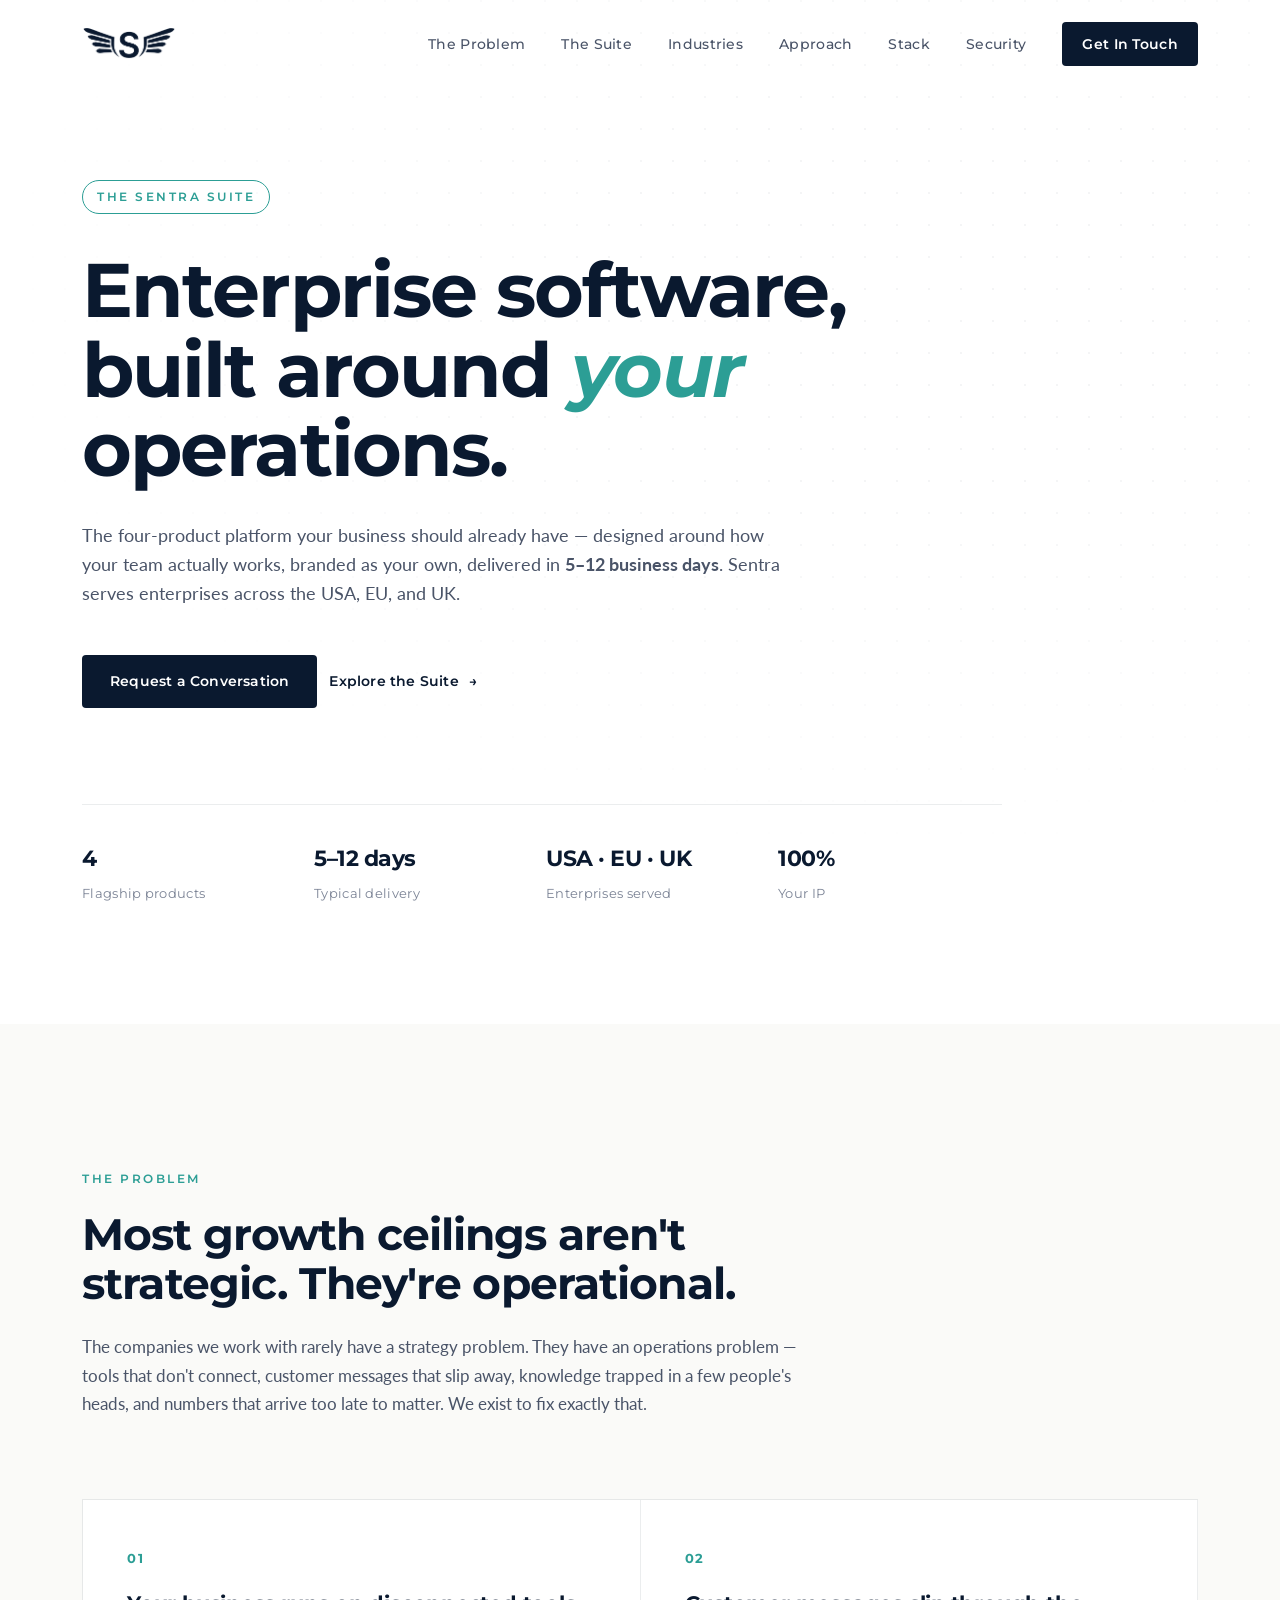
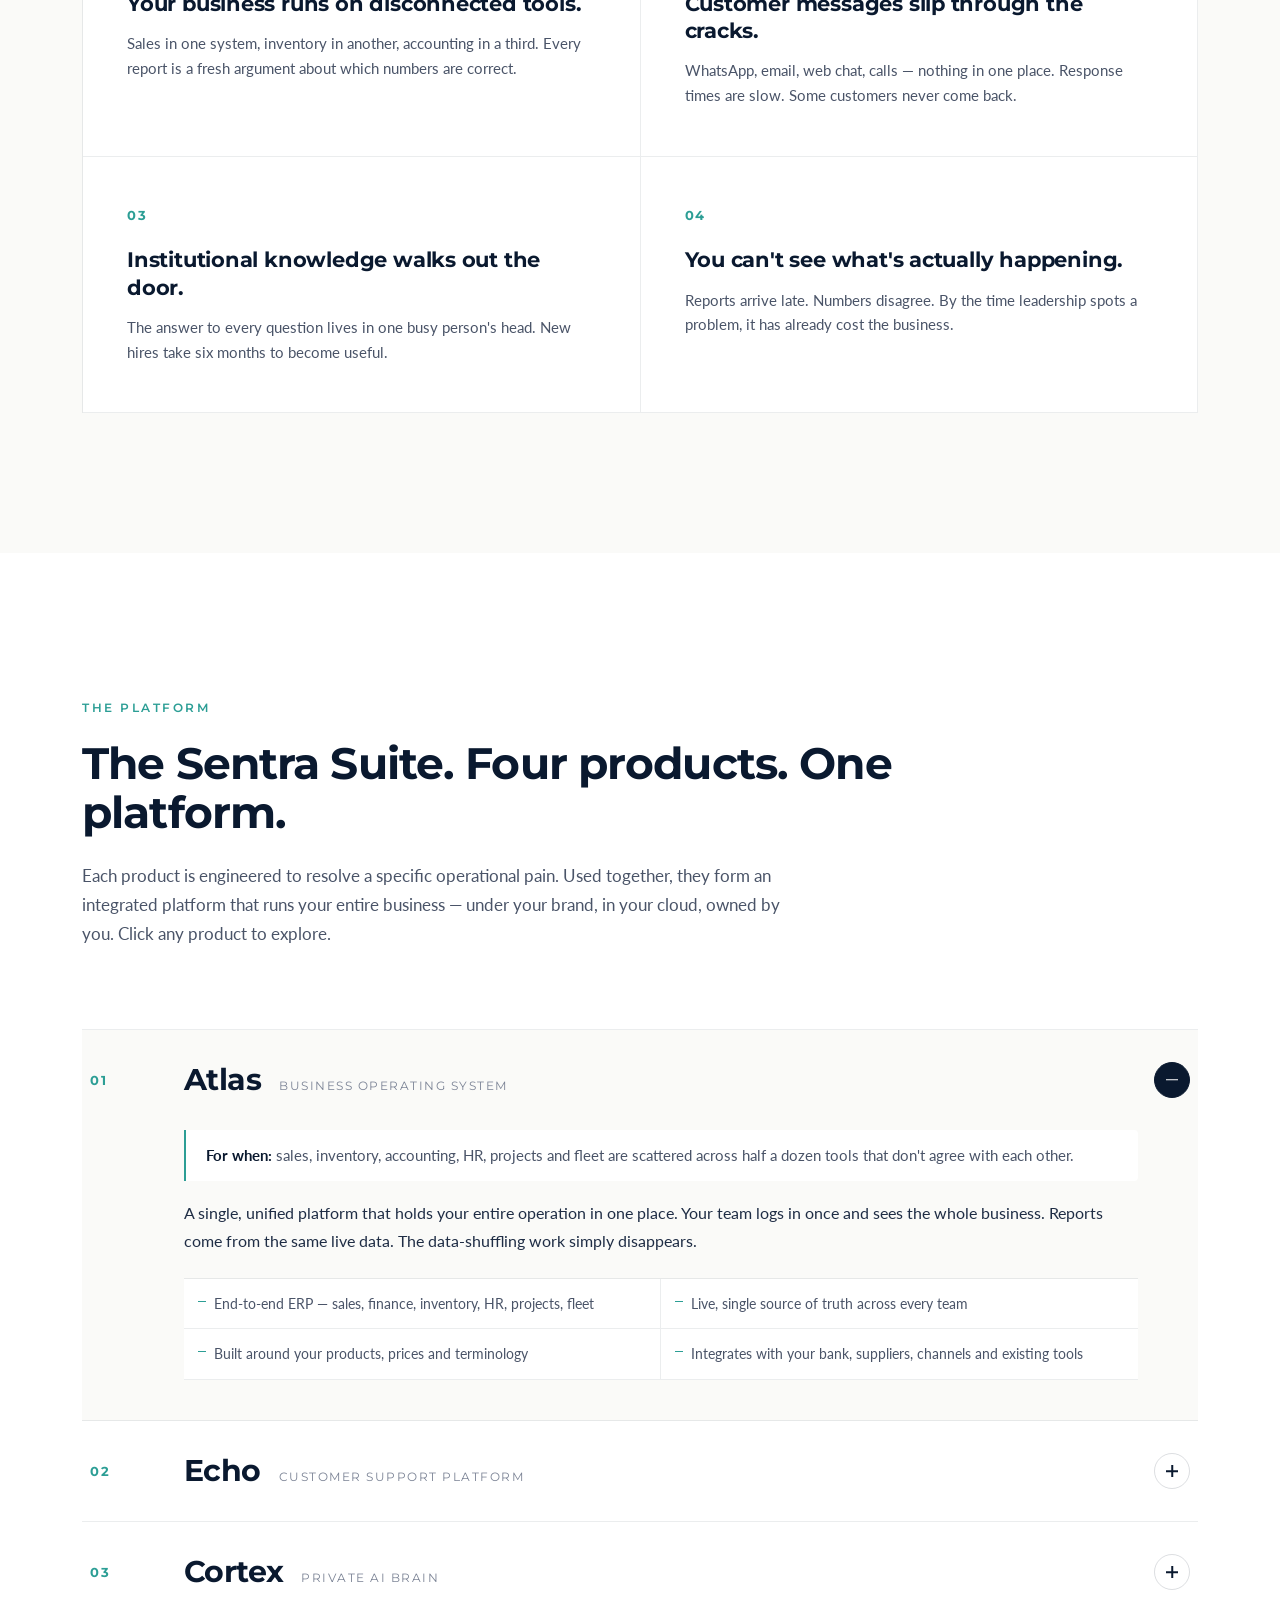
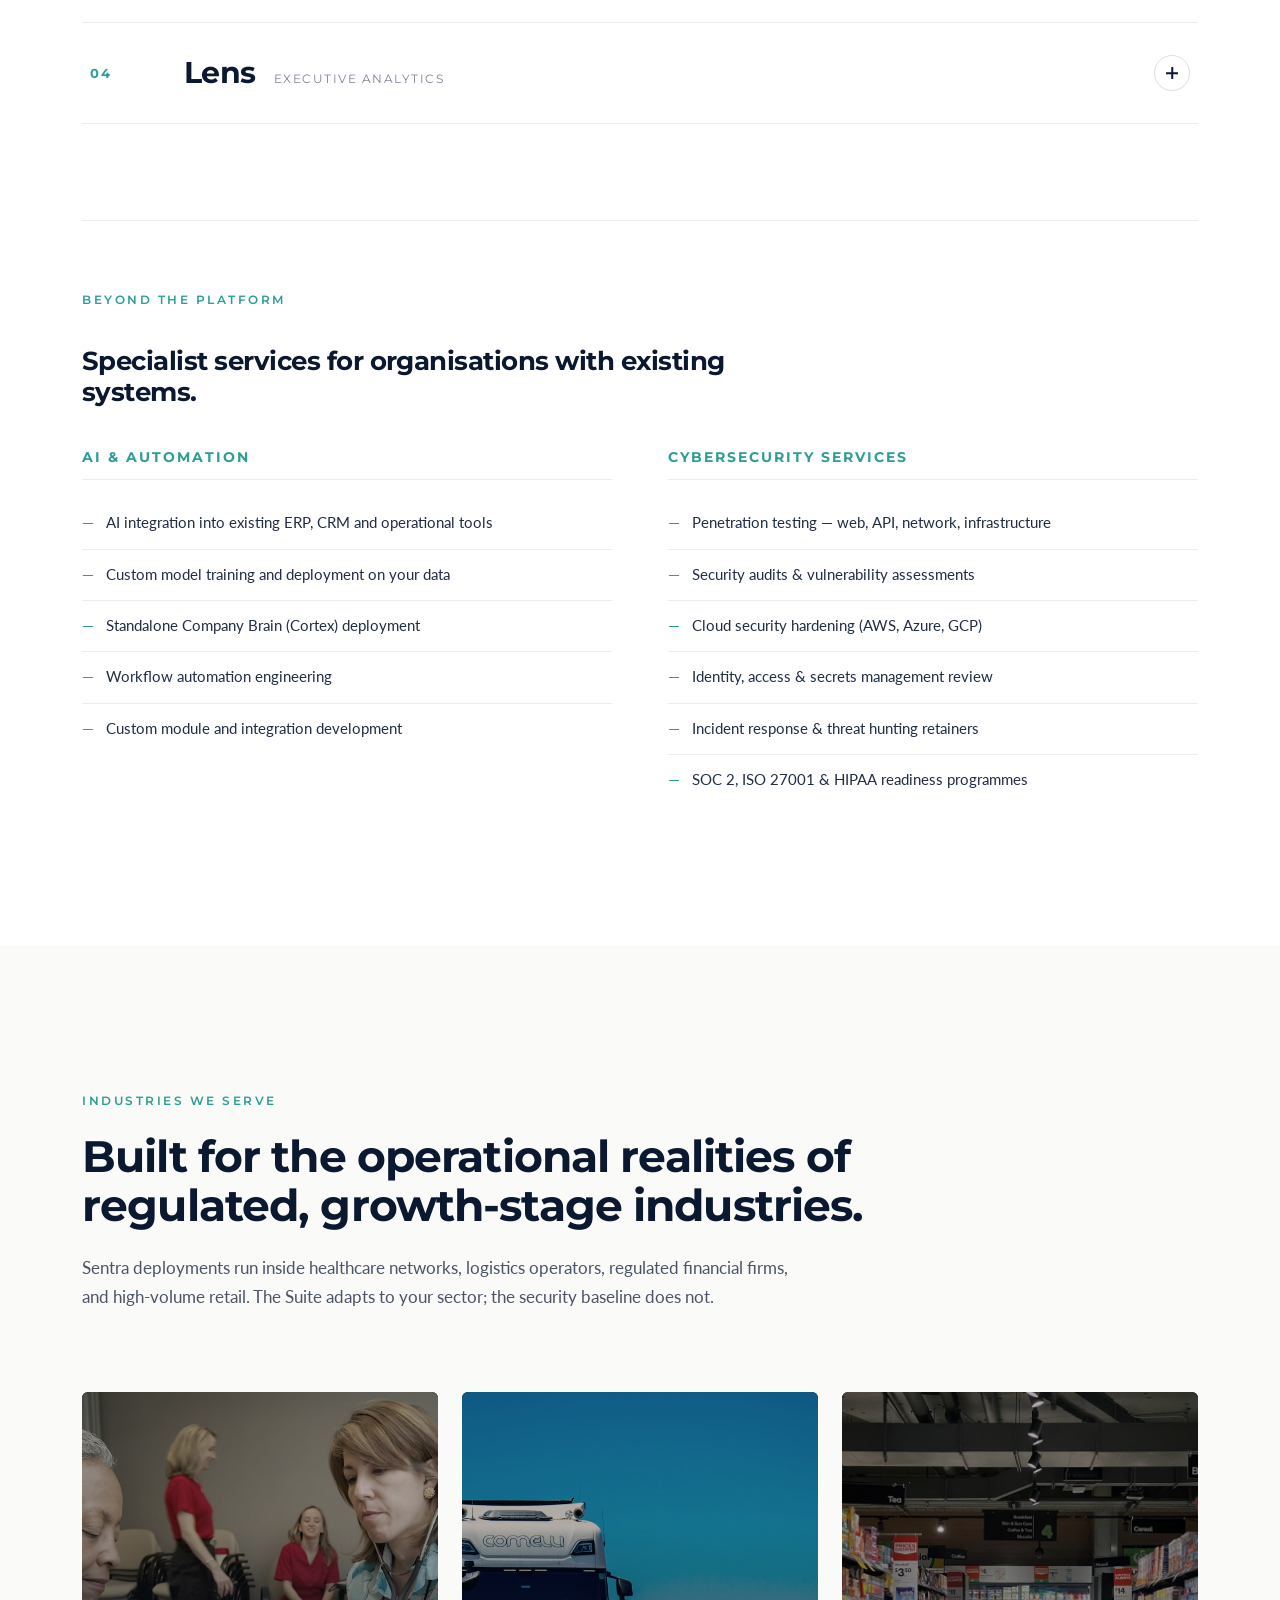
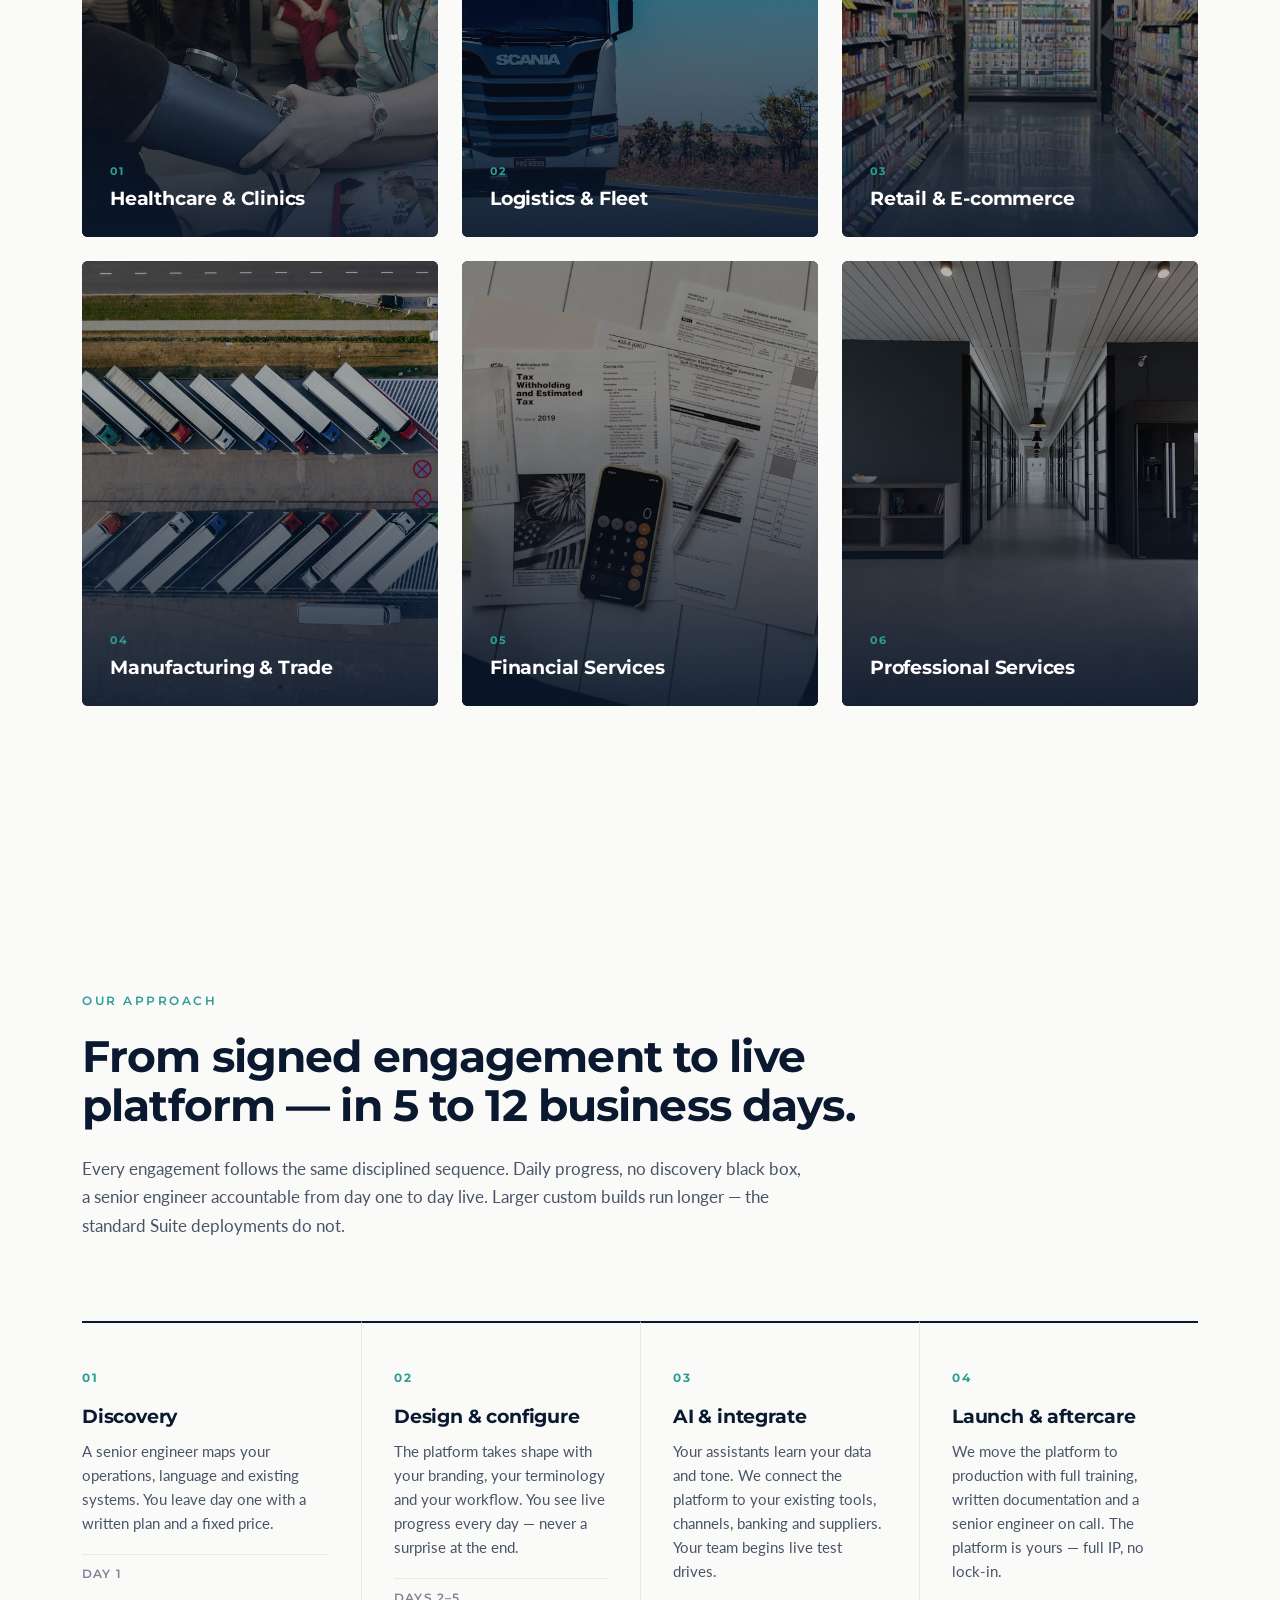
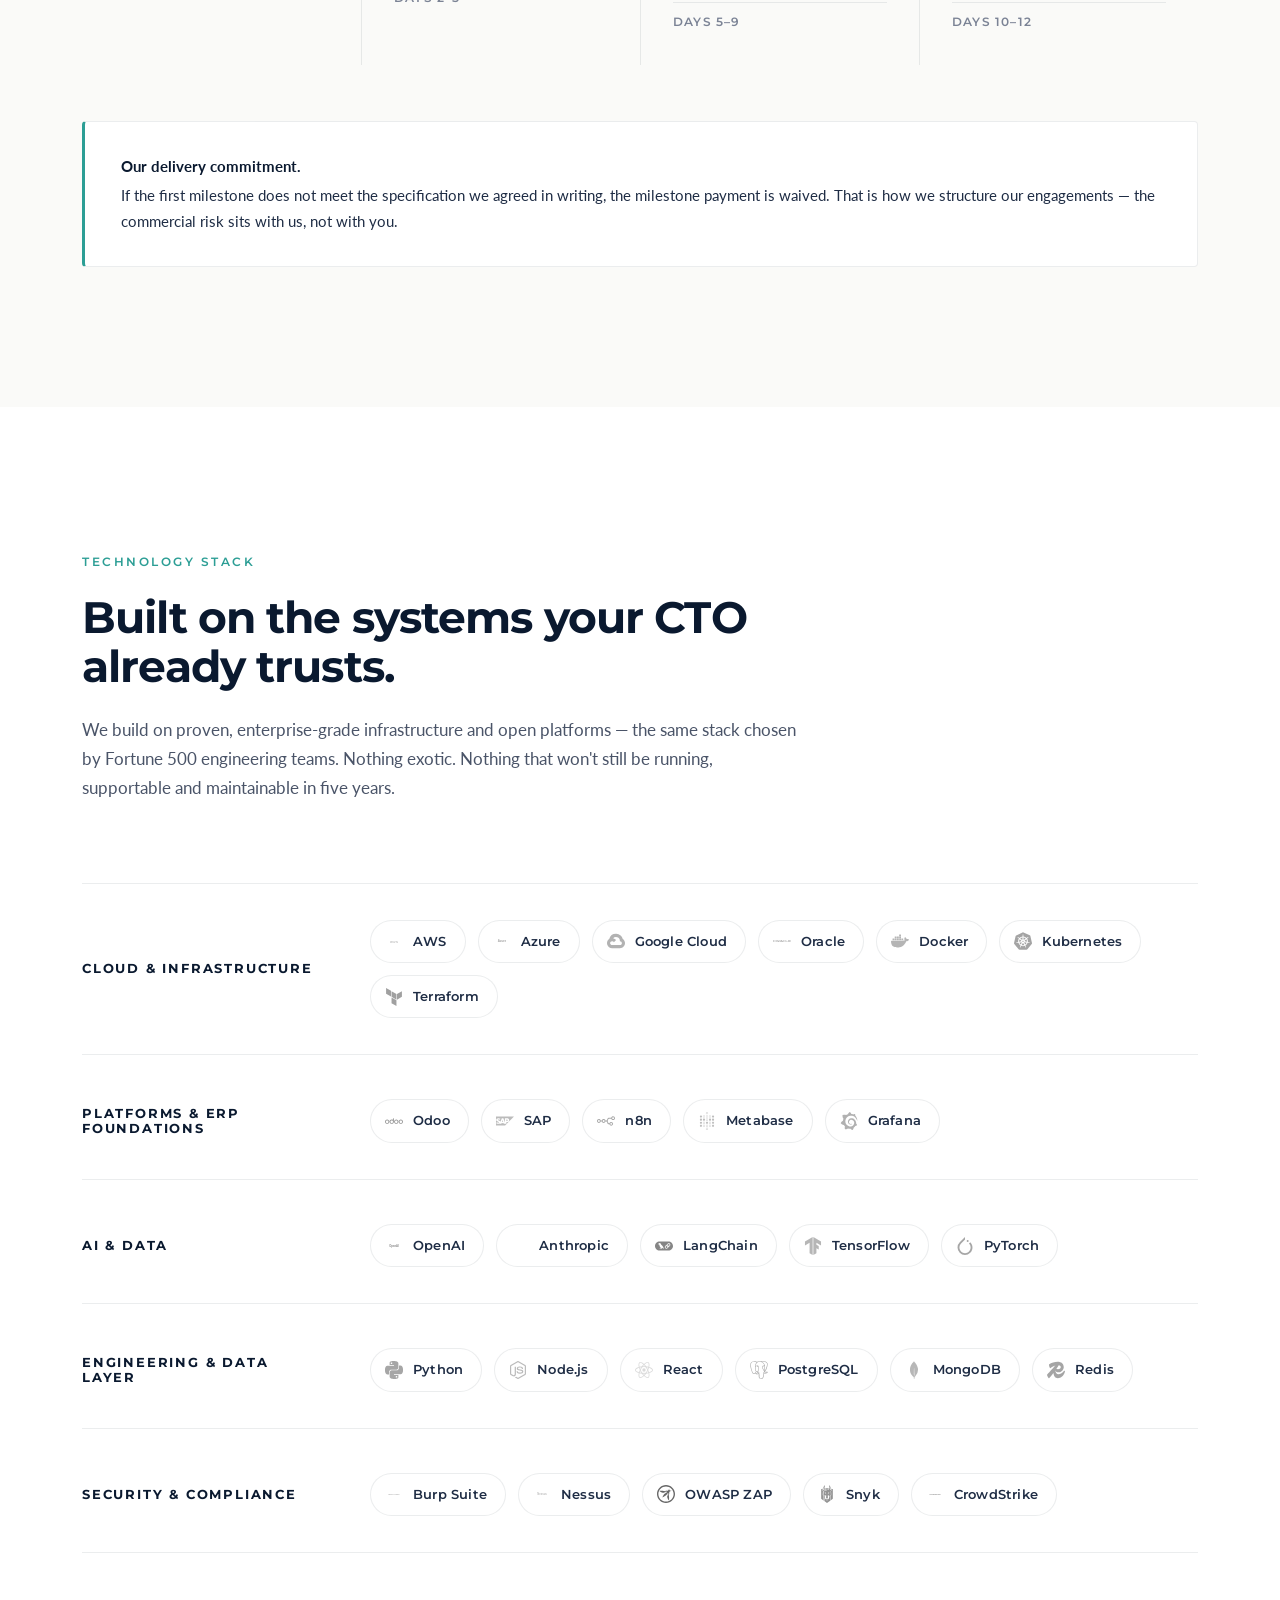
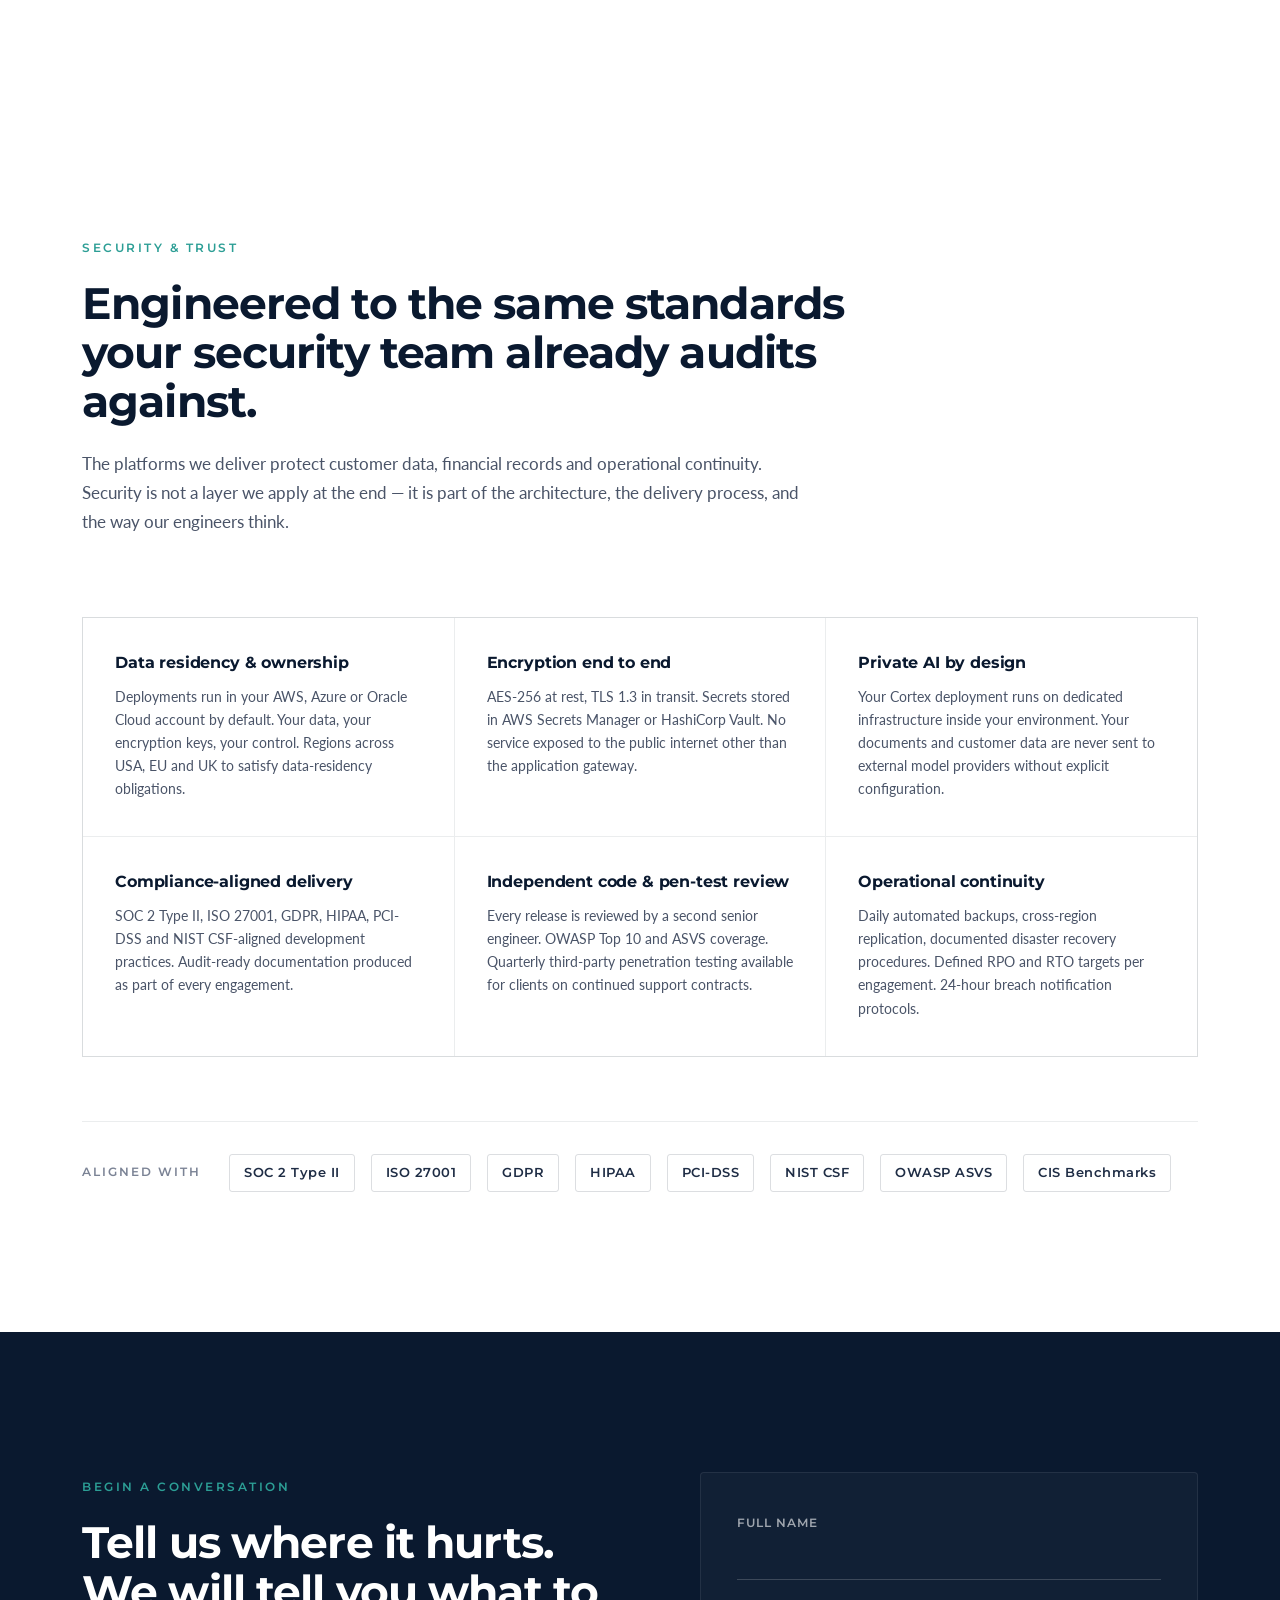
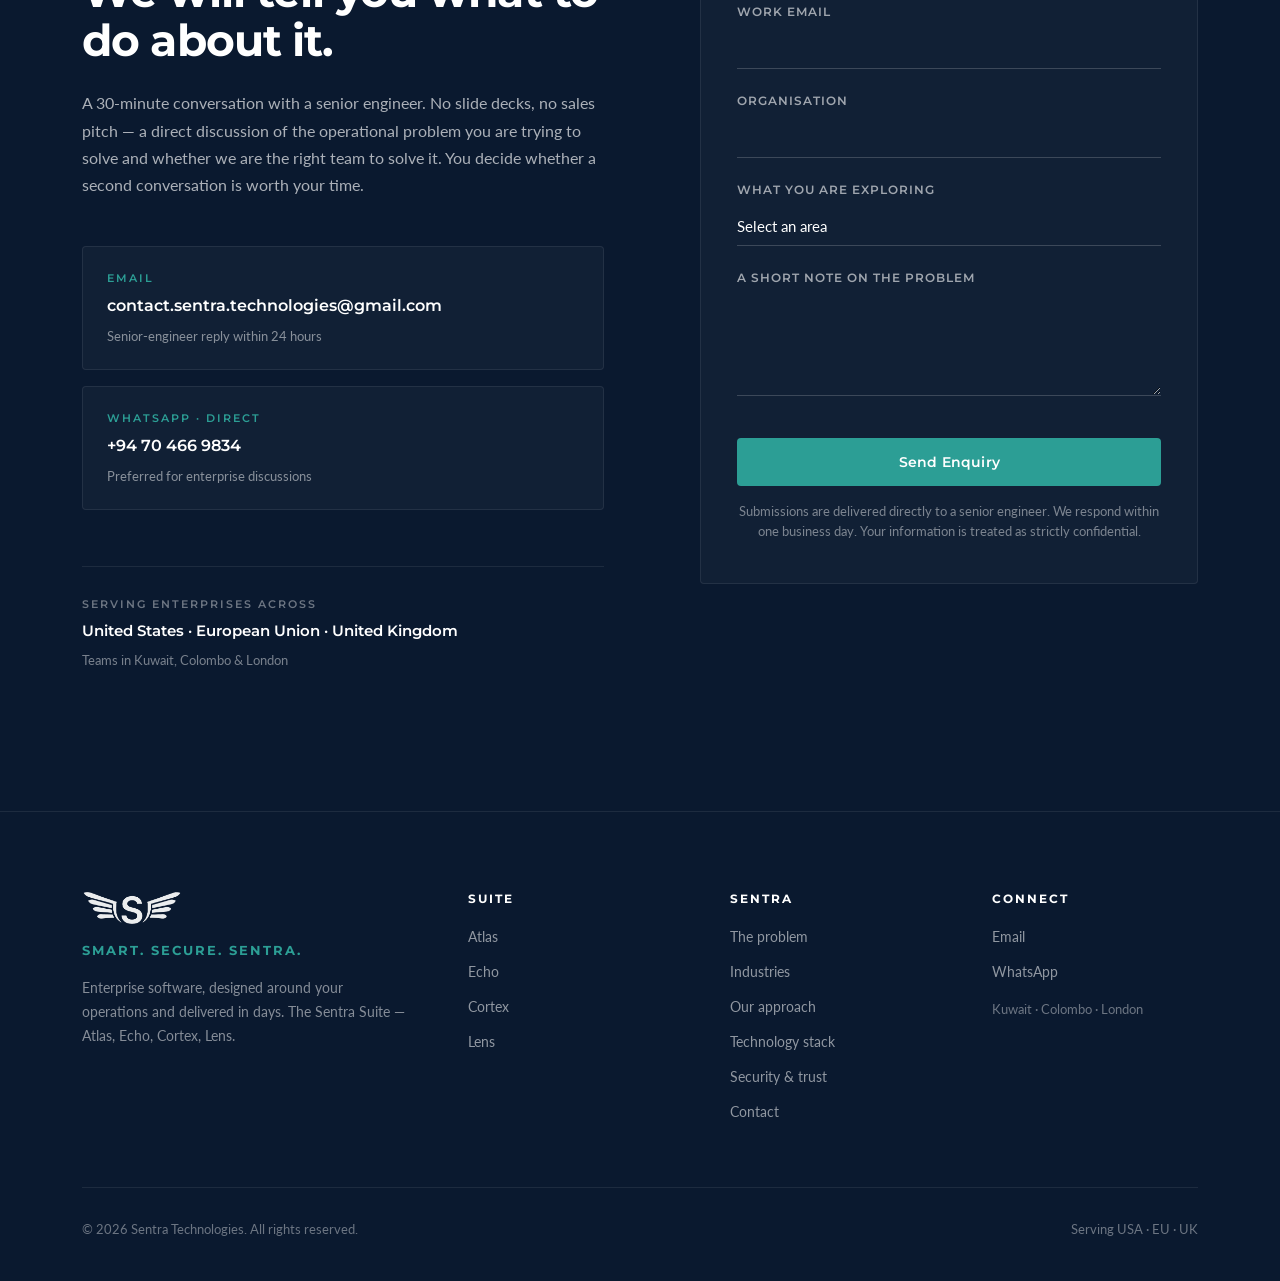
==== commit d9a29911: "Switch contact form to reliable mailto delivery FormSubmit (third-party AJAX form relay) is currentl" ====
--- a/index.html
+++ b/index.html
@@ -505,12 +505,8 @@
 
                 <form class="contact-form"
                       id="contactForm"
-                      action="https://formsubmit.co/ajax/contact.sentra.technologies@gmail.com"
-                      method="POST">
-                    <input type="hidden" name="_subject" value="New enquiry — sentra-technologies.com">
-                    <input type="hidden" name="_captcha" value="false">
-                    <input type="hidden" name="_template" value="table">
-                    <input type="text" name="_honey" style="display:none">
+                      data-email="contact.sentra.technologies@gmail.com">
+                    <input type="text" name="_honey" style="display:none" tabindex="-1" autocomplete="off">
 
                     <div class="form-row">
                         <label for="name">Full name</label>
@@ -549,8 +545,9 @@
                     <p class="form-note">Submissions are delivered directly to a senior engineer. We respond within one business day. Your information is treated as strictly confidential.</p>
                 </form>
                 <div class="form-success" id="formSuccess" style="display:none;">
-                    <h3>Thank you.</h3>
-                    <p>Your enquiry has been received and delivered to a senior engineer. We will be in touch within one business day.</p>
+                    <h3>Almost there.</h3>
+                    <p>Your email client just opened with the enquiry pre-filled. Press <strong>Send</strong> to deliver it to a senior engineer &mdash; we will be in touch within one business day.</p>
+                    <p class="fs-alt">No email client opened? Write to us directly at <a href="mailto:contact.sentra.technologies@gmail.com">contact.sentra.technologies@gmail.com</a>.</p>
                 </div>
             </div>
         </div>
--- a/styles.css
+++ b/styles.css
@@ -361,28 +361,21 @@
 }
 .suite-row[data-expanded="true"] .sr-panel { max-height: 800px; }
 .sr-panel-inner {
-    display: grid;
-    grid-template-columns: 70px 1fr;
-    gap: 24px;
-    padding: 0 8px 36px 8px;
+    padding: 0 60px 40px 102px;
     opacity: 0;
-    transform: translateY(-8px);
+    transform: translateY(-6px);
     transition: opacity 0.4s ease 0.1s, transform 0.4s ease 0.1s;
 }
 .suite-row[data-expanded="true"] .sr-panel-inner {
     opacity: 1;
     transform: translateY(0);
 }
-.sr-panel-inner::before {
-    content: '';
-    grid-column: 1;
-}
 .sr-pain {
     font-size: 14.5px;
-    line-height: 1.6;
+    line-height: 1.65;
     color: var(--ink-3);
-    margin-bottom: 16px;
-    padding: 14px 18px;
+    margin: 0 0 18px;
+    padding: 14px 20px;
     background: var(--bg);
     border-left: 2px solid var(--accent);
     border-radius: 0 4px 4px 0;
@@ -392,27 +385,27 @@
     font-size: 16px;
     line-height: 1.7;
     color: var(--ink-2);
-    margin-bottom: 24px;
-    max-width: 56em;
+    margin: 0 0 24px;
+    max-width: 58em;
 }
 .sr-points {
     list-style: none;
     display: grid;
     grid-template-columns: 1fr 1fr;
     gap: 0;
+    margin: 0;
     border-top: 1px solid var(--line);
-    border-left: 1px solid var(--line);
 }
 .sr-points li {
     font-size: 14px;
     line-height: 1.55;
     color: var(--ink-3);
-    padding: 14px 18px 14px 32px;
+    padding: 14px 18px 14px 30px;
     position: relative;
-    border-right: 1px solid var(--line);
+    background: var(--bg);
     border-bottom: 1px solid var(--line);
-    background: var(--bg);
-}
+}
+.sr-points li:nth-child(odd) { border-right: 1px solid var(--line); }
 .sr-points li::before {
     content: '';
     position: absolute; left: 14px; top: 22px;
@@ -887,7 +880,19 @@
 .form-success p {
     color: rgba(255,255,255,0.7);
     font-size: 15px;
-}
+    margin-bottom: 12px;
+}
+.form-success p:last-child { margin-bottom: 0; }
+.form-success strong { color: #fff; }
+.form-success .fs-alt {
+    font-size: 13px;
+    color: rgba(255,255,255,0.5);
+    margin-top: 16px;
+    padding-top: 16px;
+    border-top: 1px solid rgba(255,255,255,0.08);
+}
+.form-success .fs-alt a { color: var(--accent); }
+.form-success .fs-alt a:hover { color: #fff; }
 
 /* ==========================================================
    FOOTER
@@ -1009,9 +1014,9 @@
     .sr-trigger { grid-template-columns: 56px 1fr 32px; gap: 14px; padding: 24px 4px; }
     .sr-name { font-size: 24px; }
     .sr-tag { font-size: 10.5px; }
-    .sr-panel-inner { grid-template-columns: 1fr; padding: 0 4px 28px; }
-    .sr-panel-inner::before { display: none; }
+    .sr-panel-inner { padding: 0 4px 28px; }
     .sr-points { grid-template-columns: 1fr; }
+    .sr-points li:nth-child(odd) { border-right: none; }
 
     .services-grid { grid-template-columns: 1fr; gap: 32px; }
 
